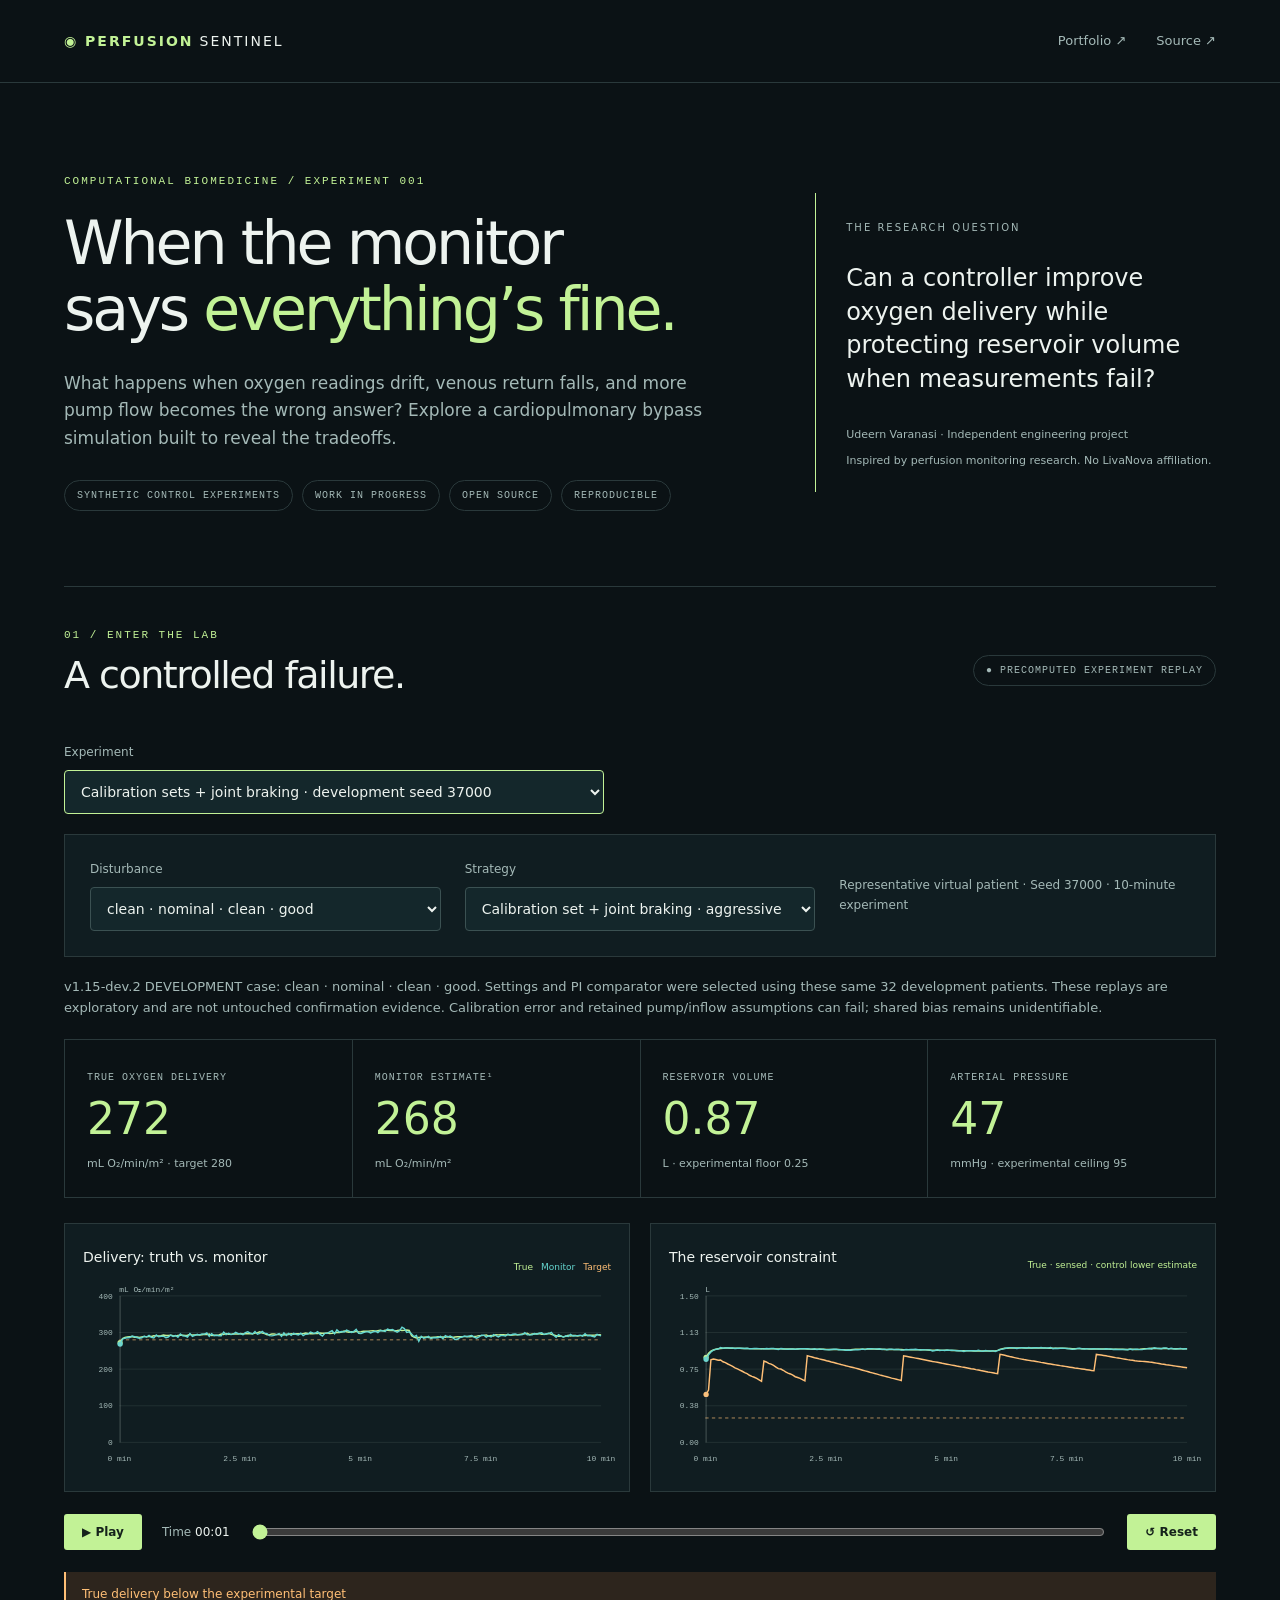
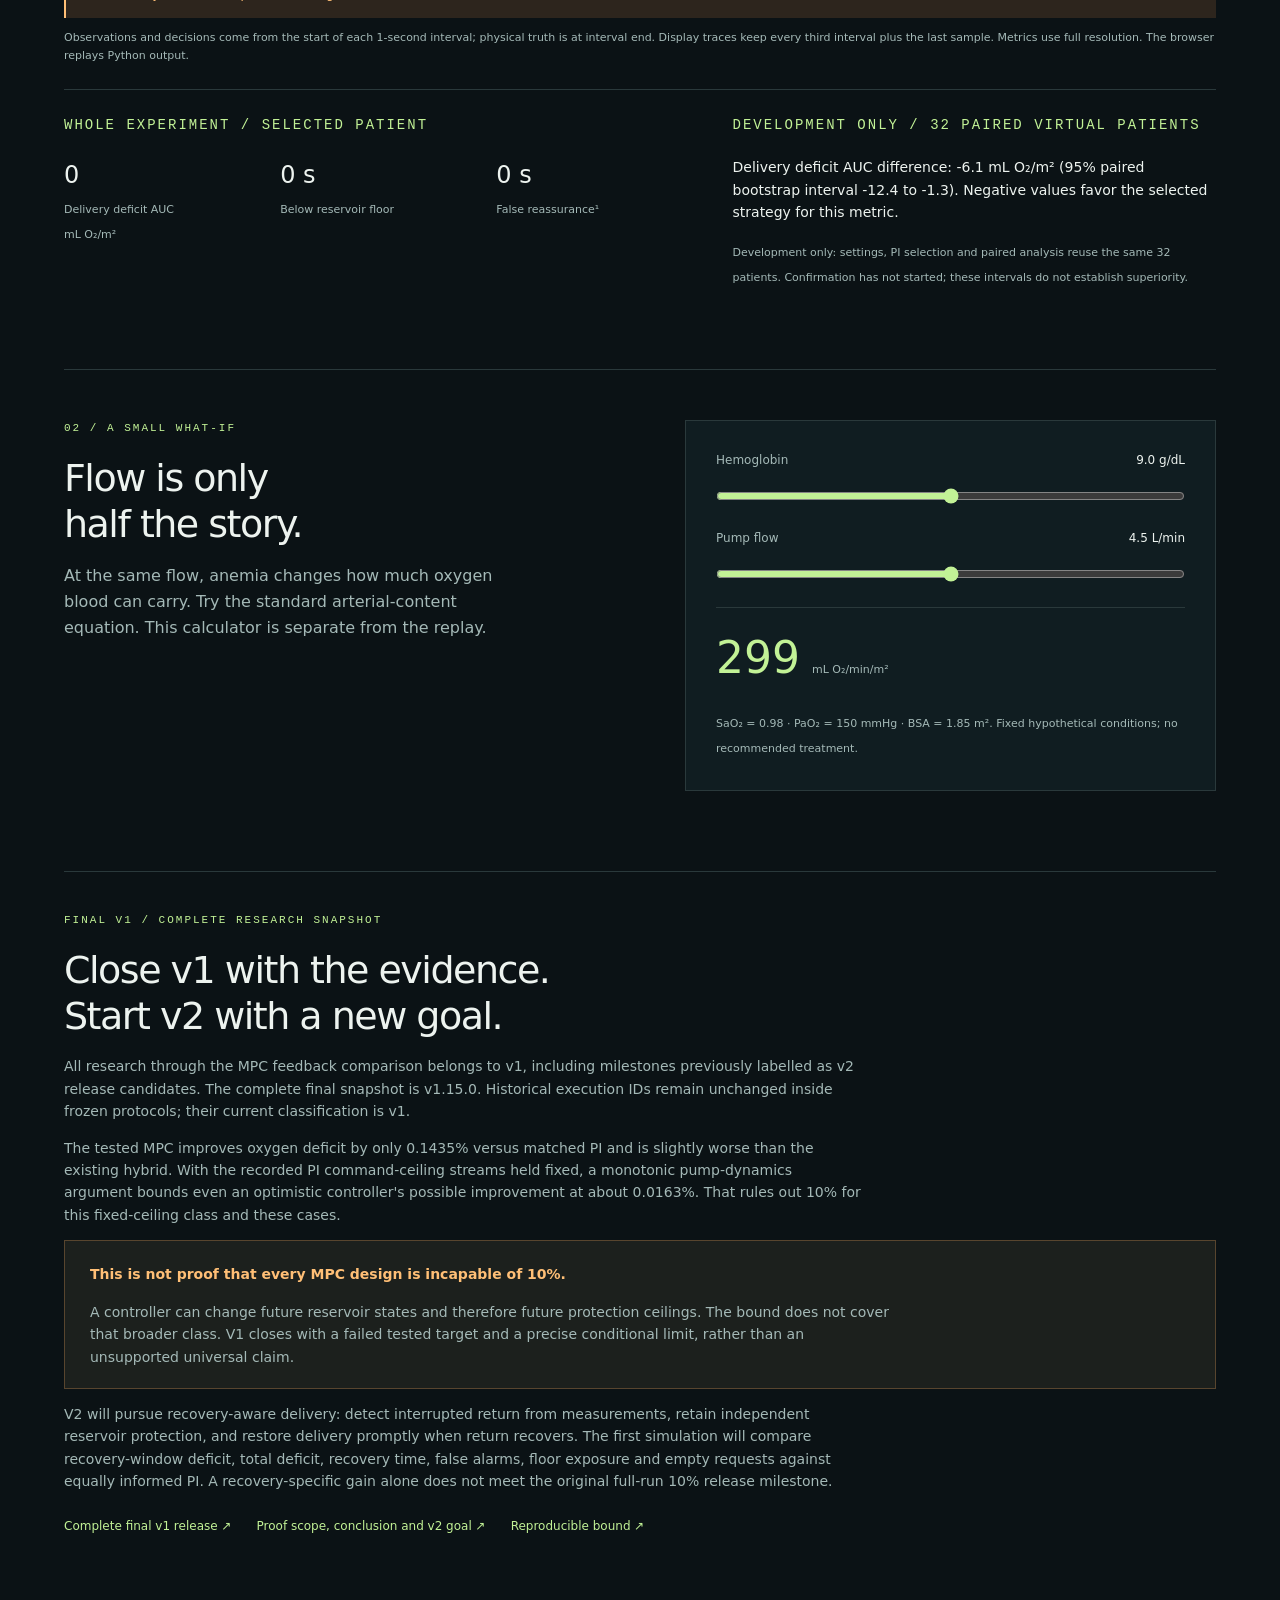
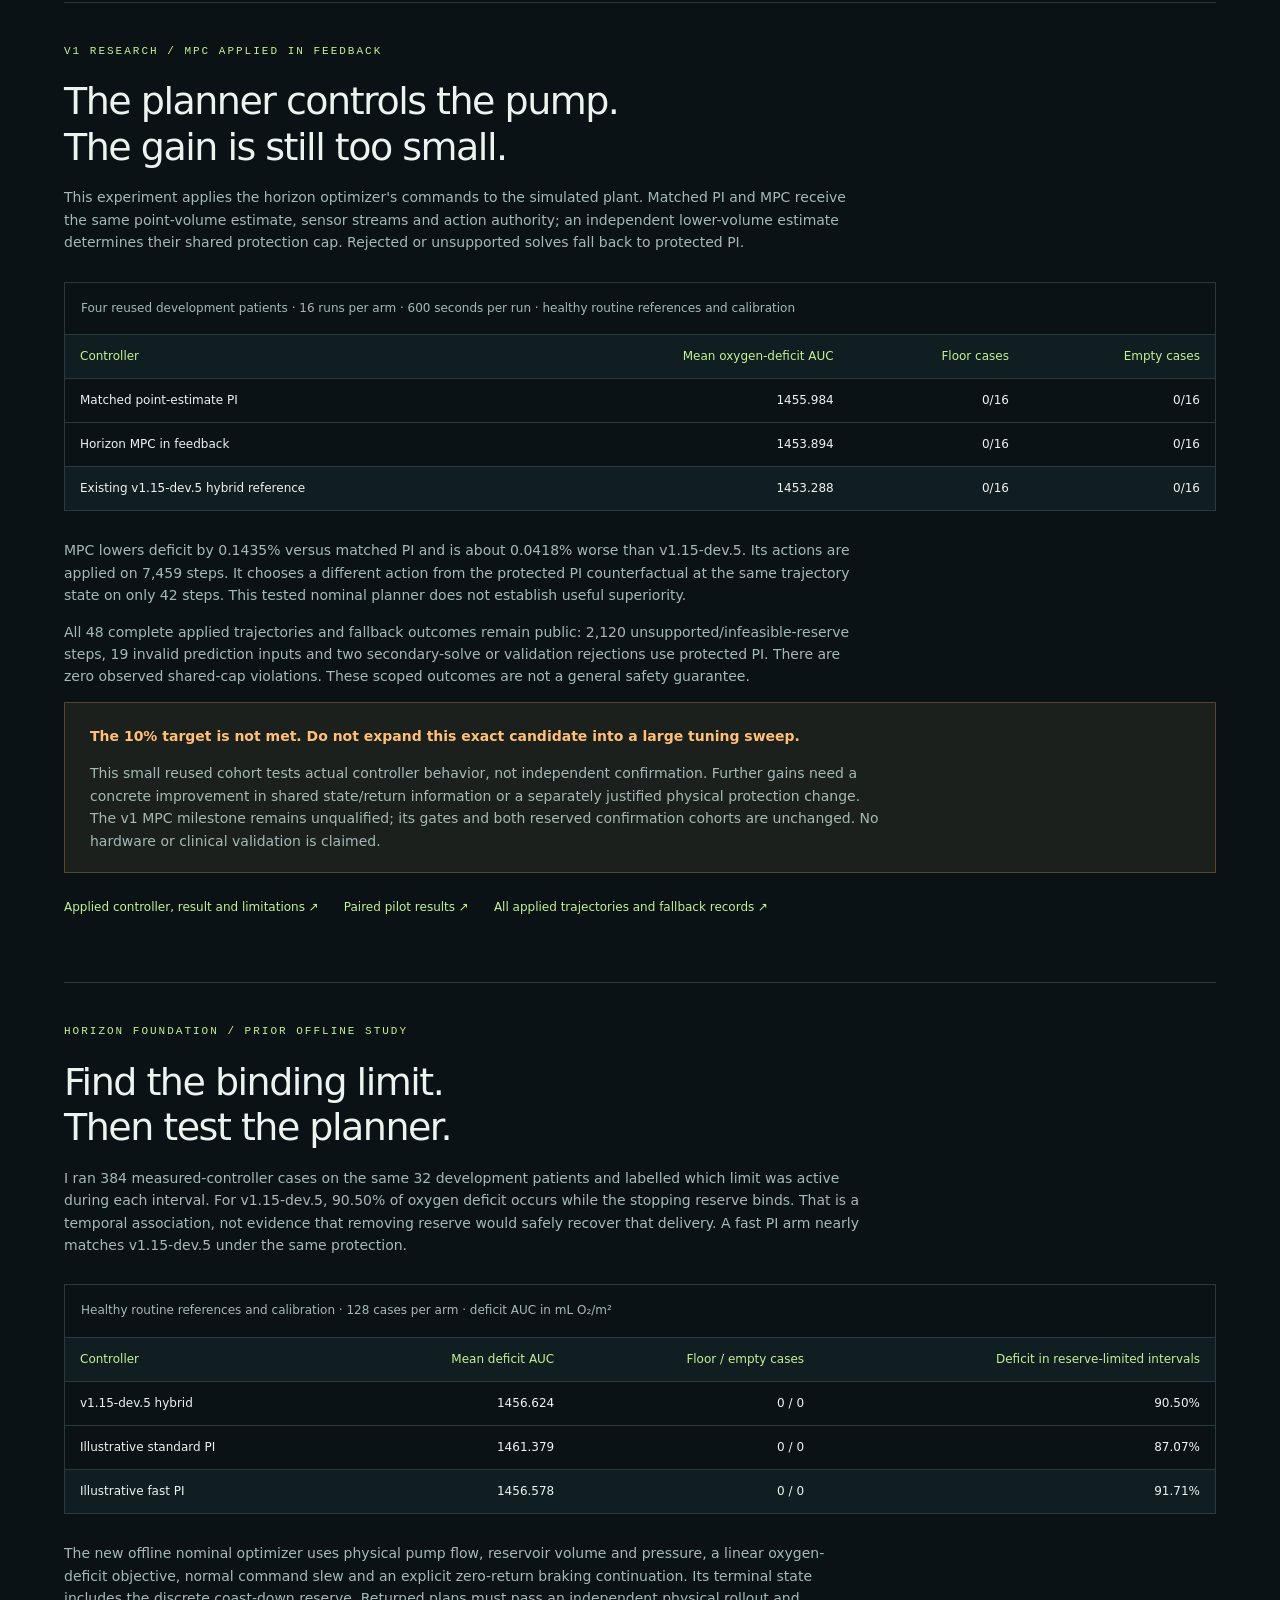
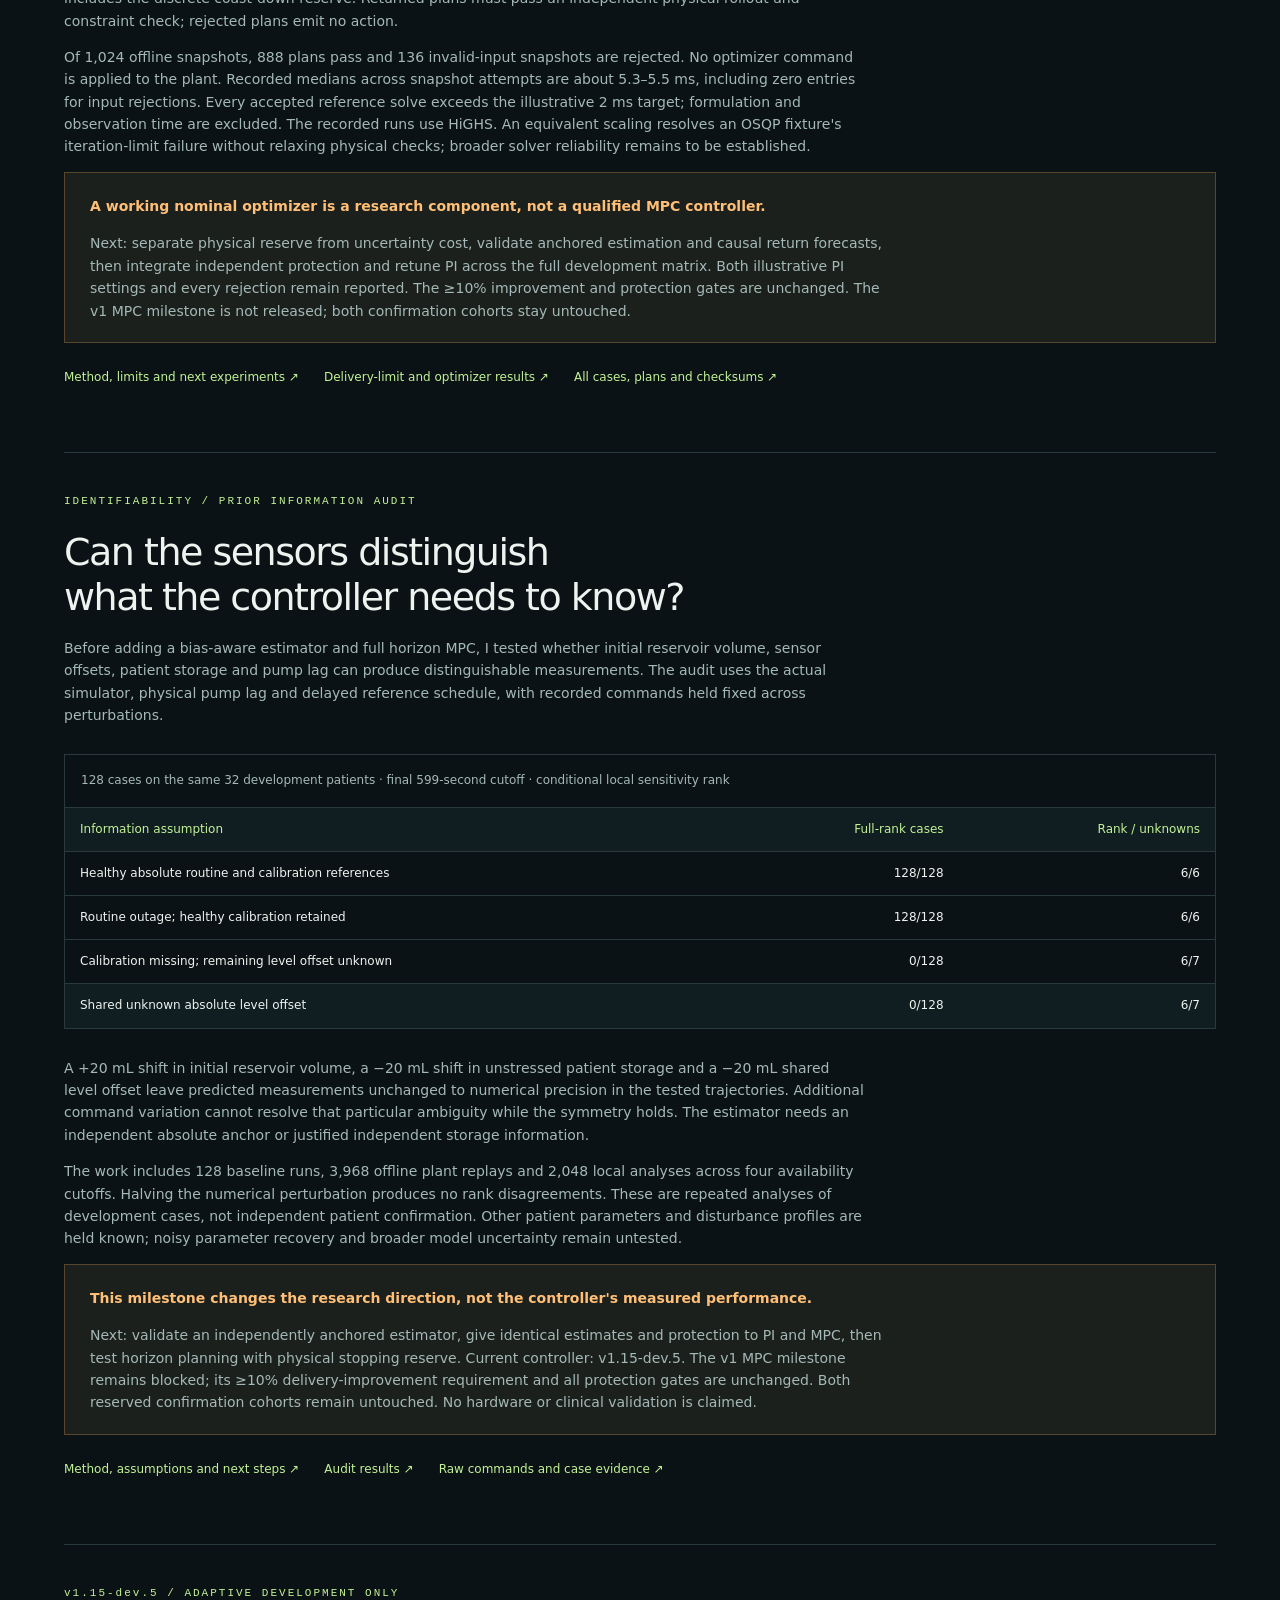
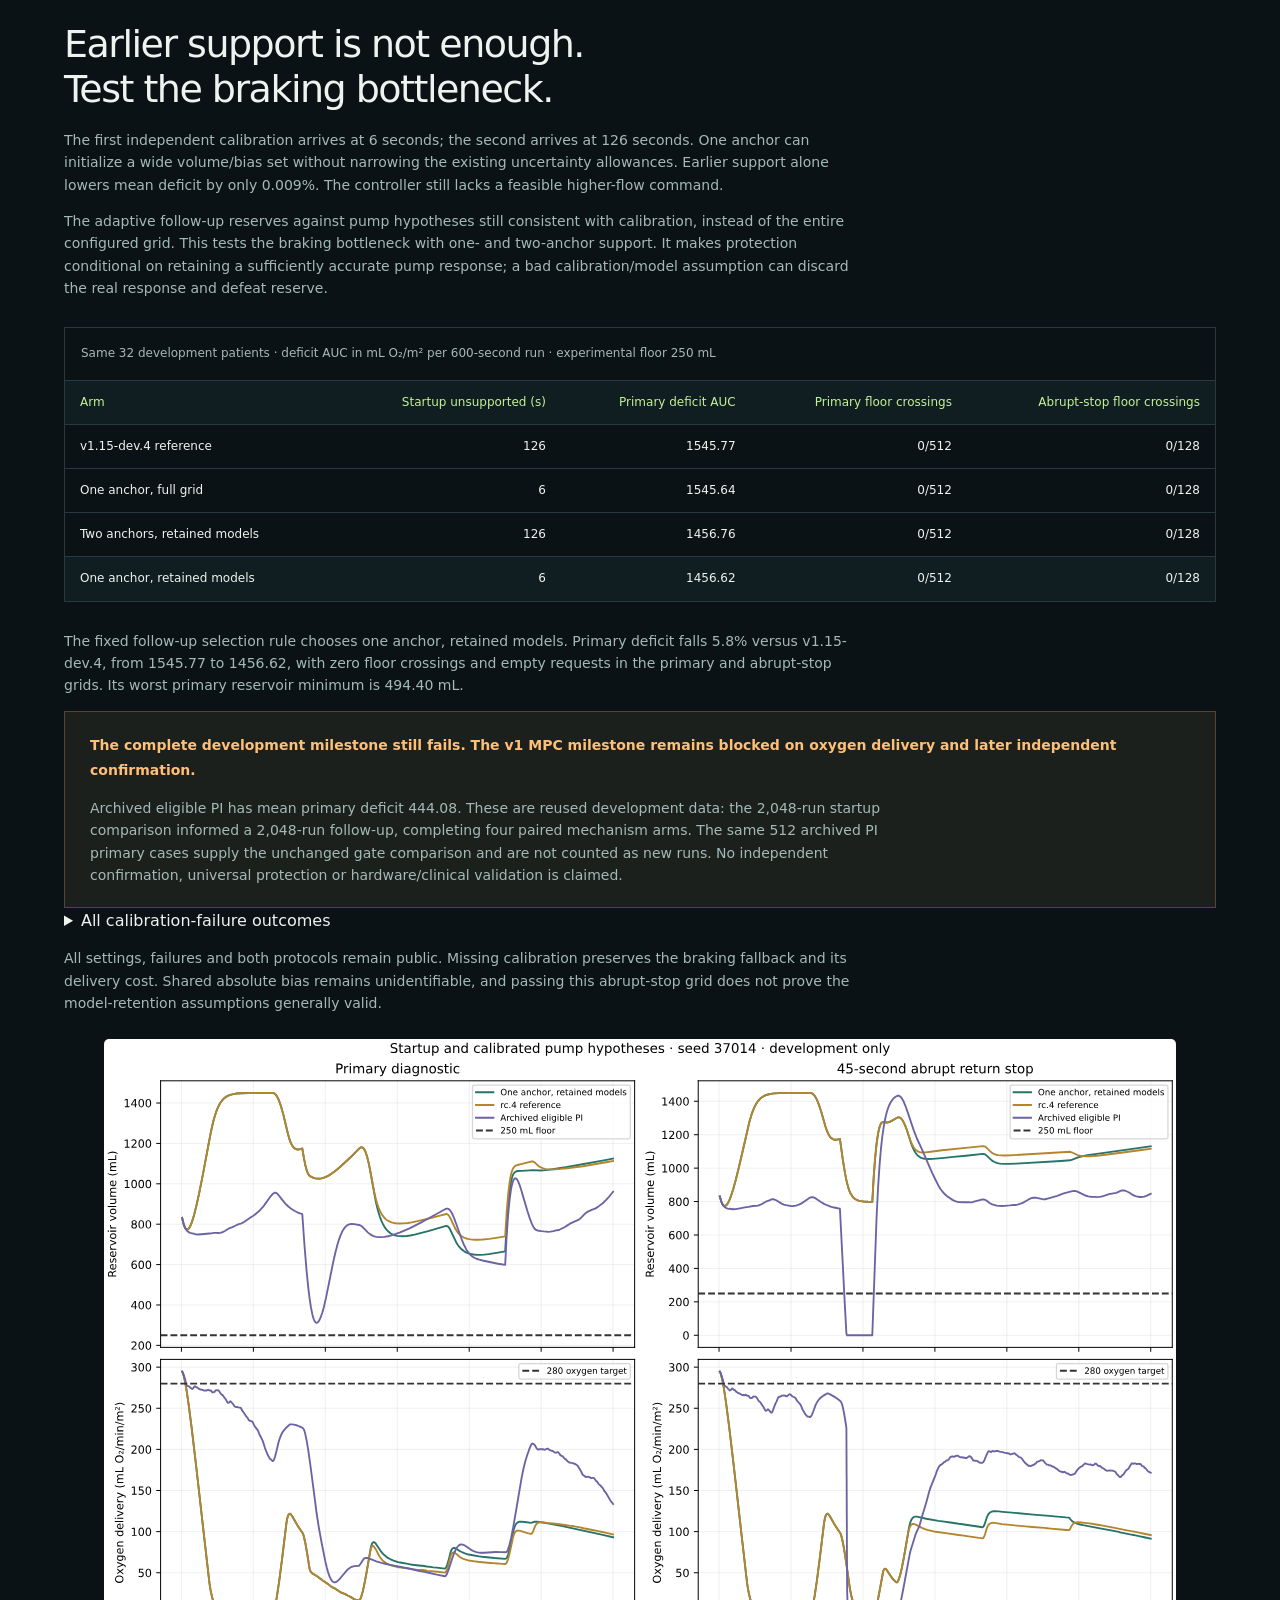
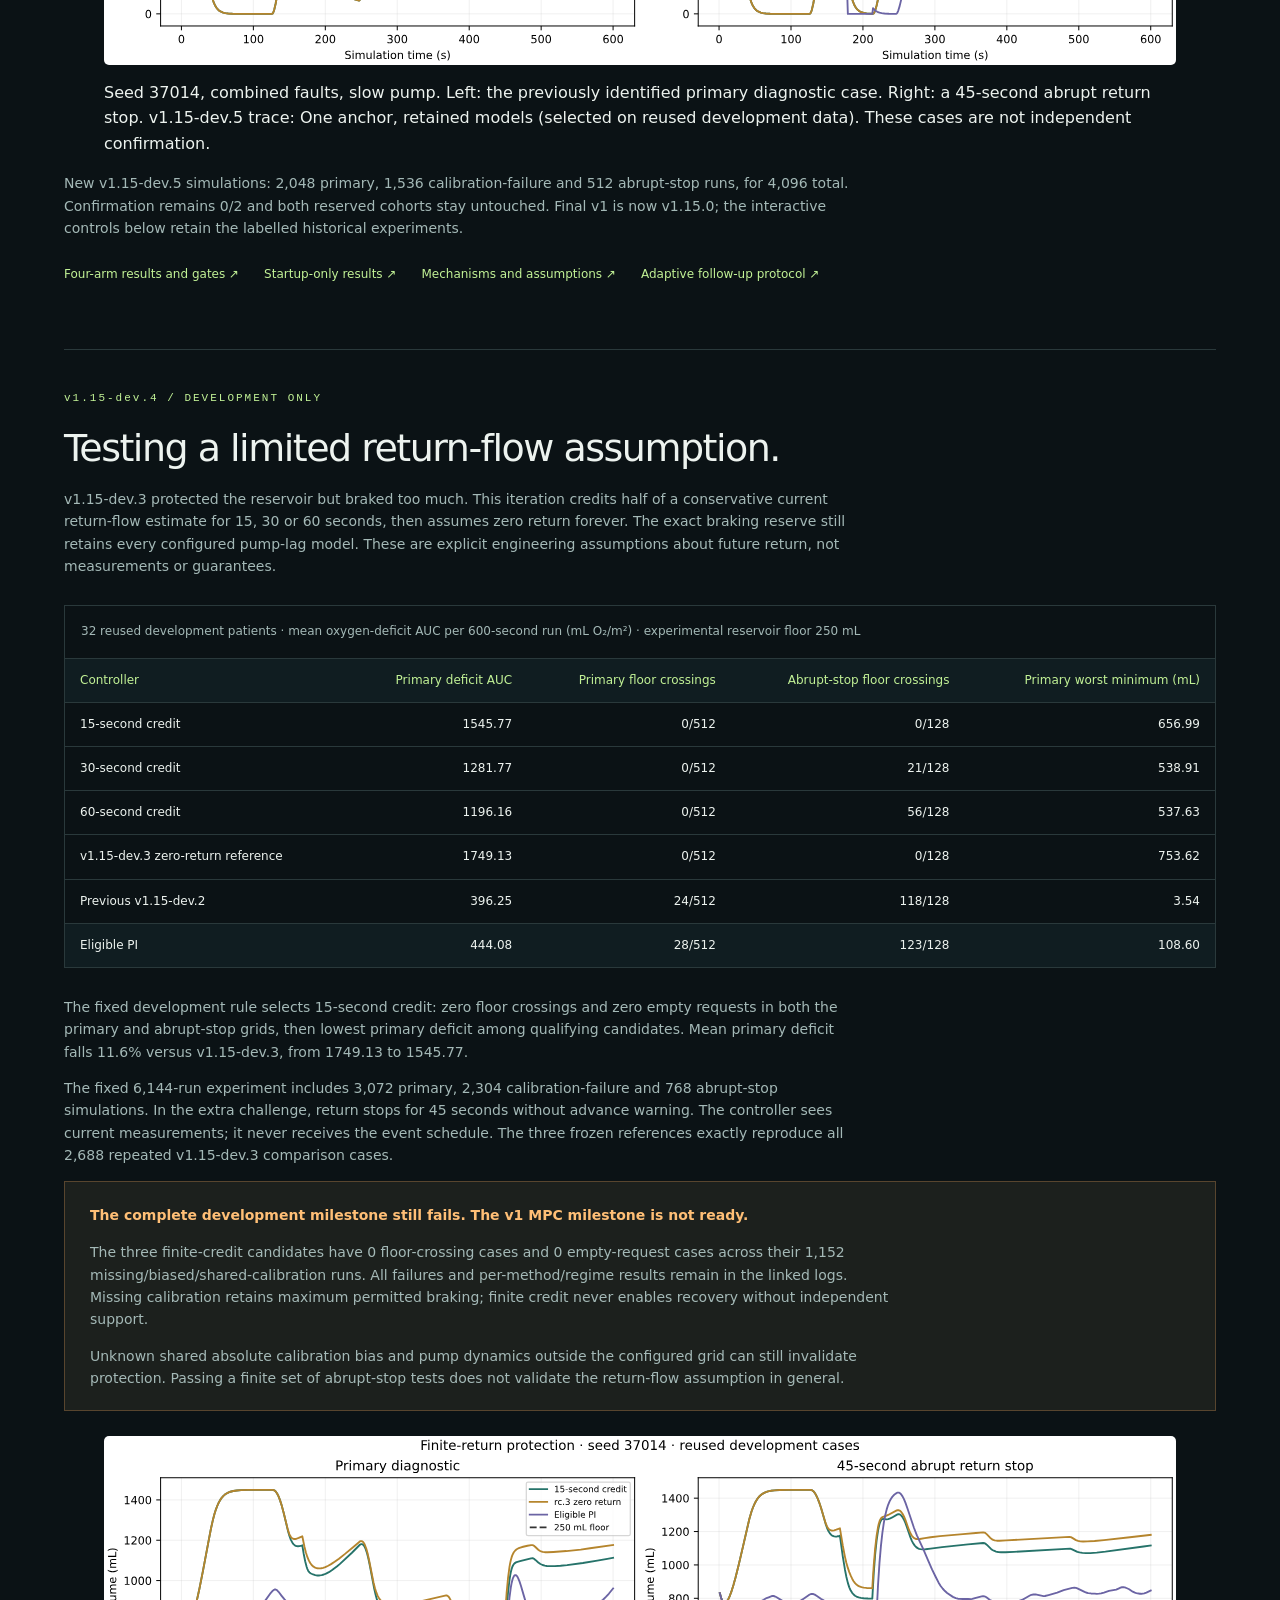
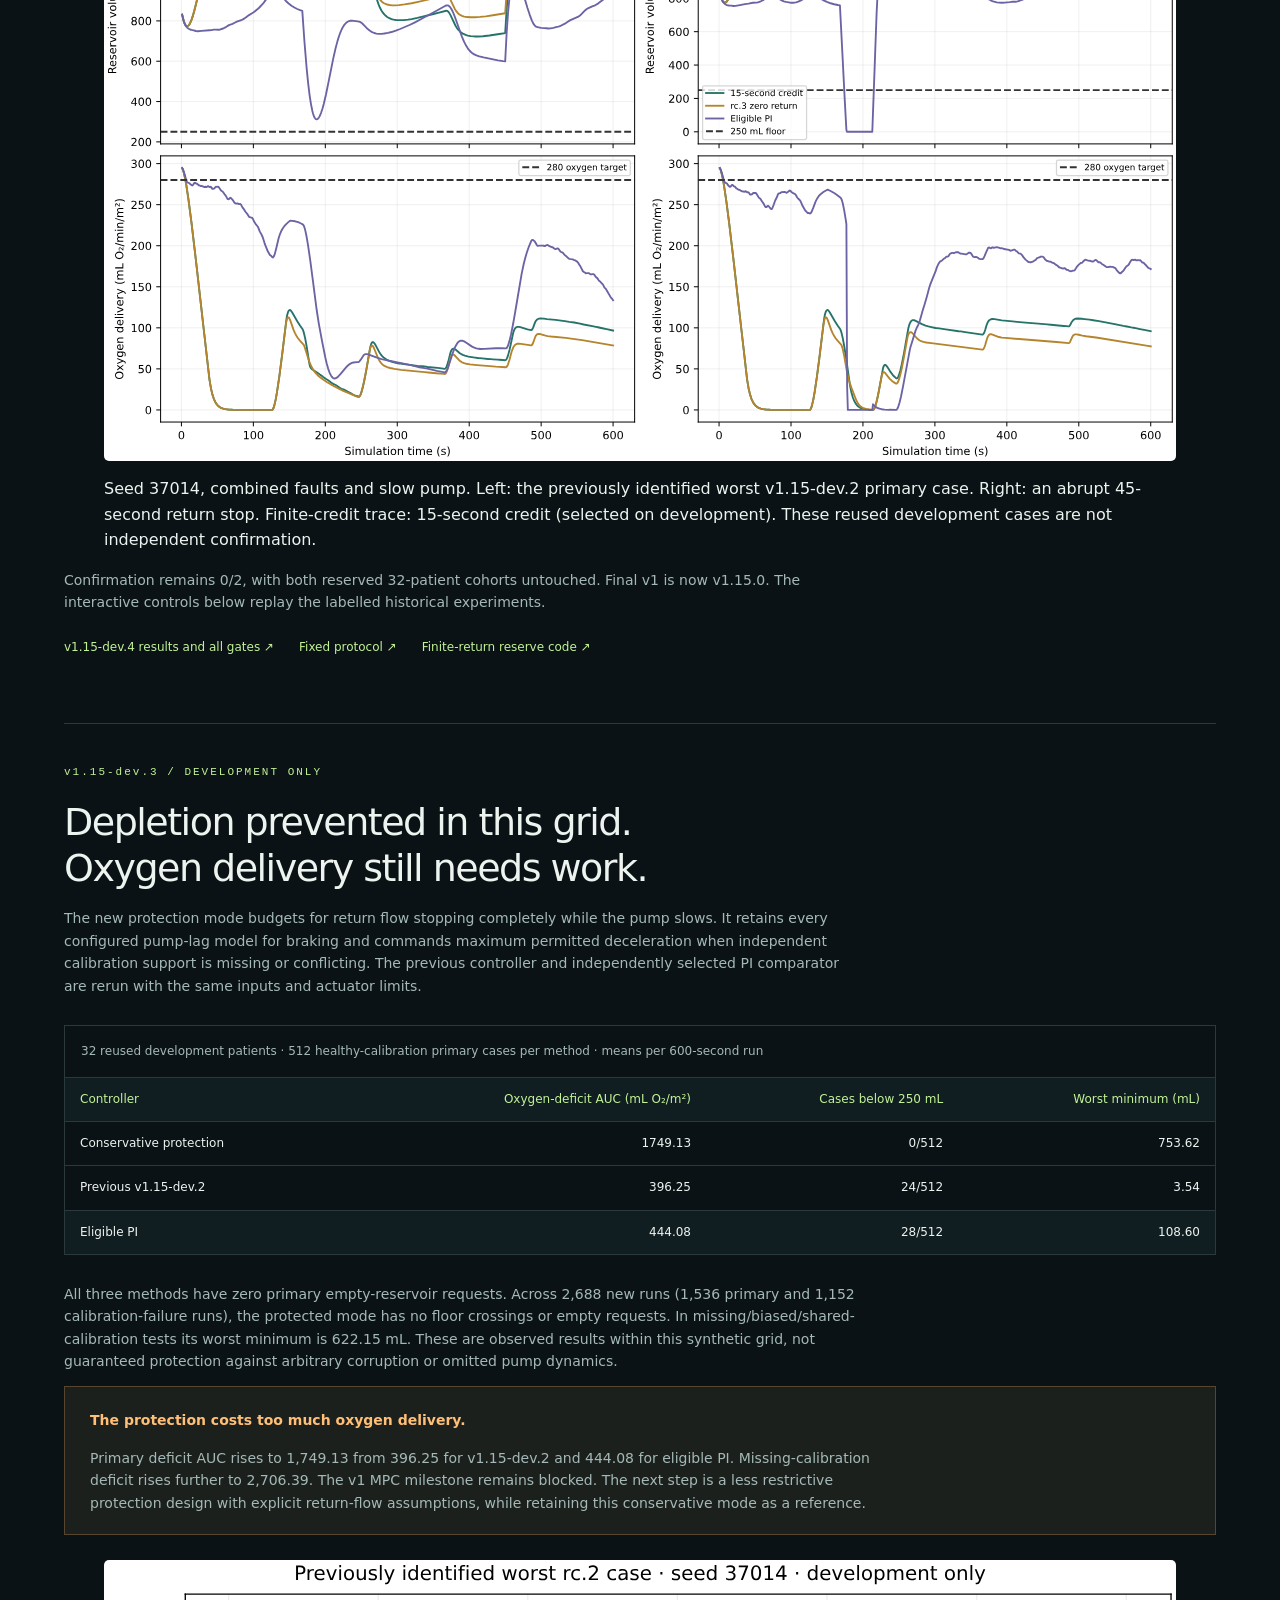
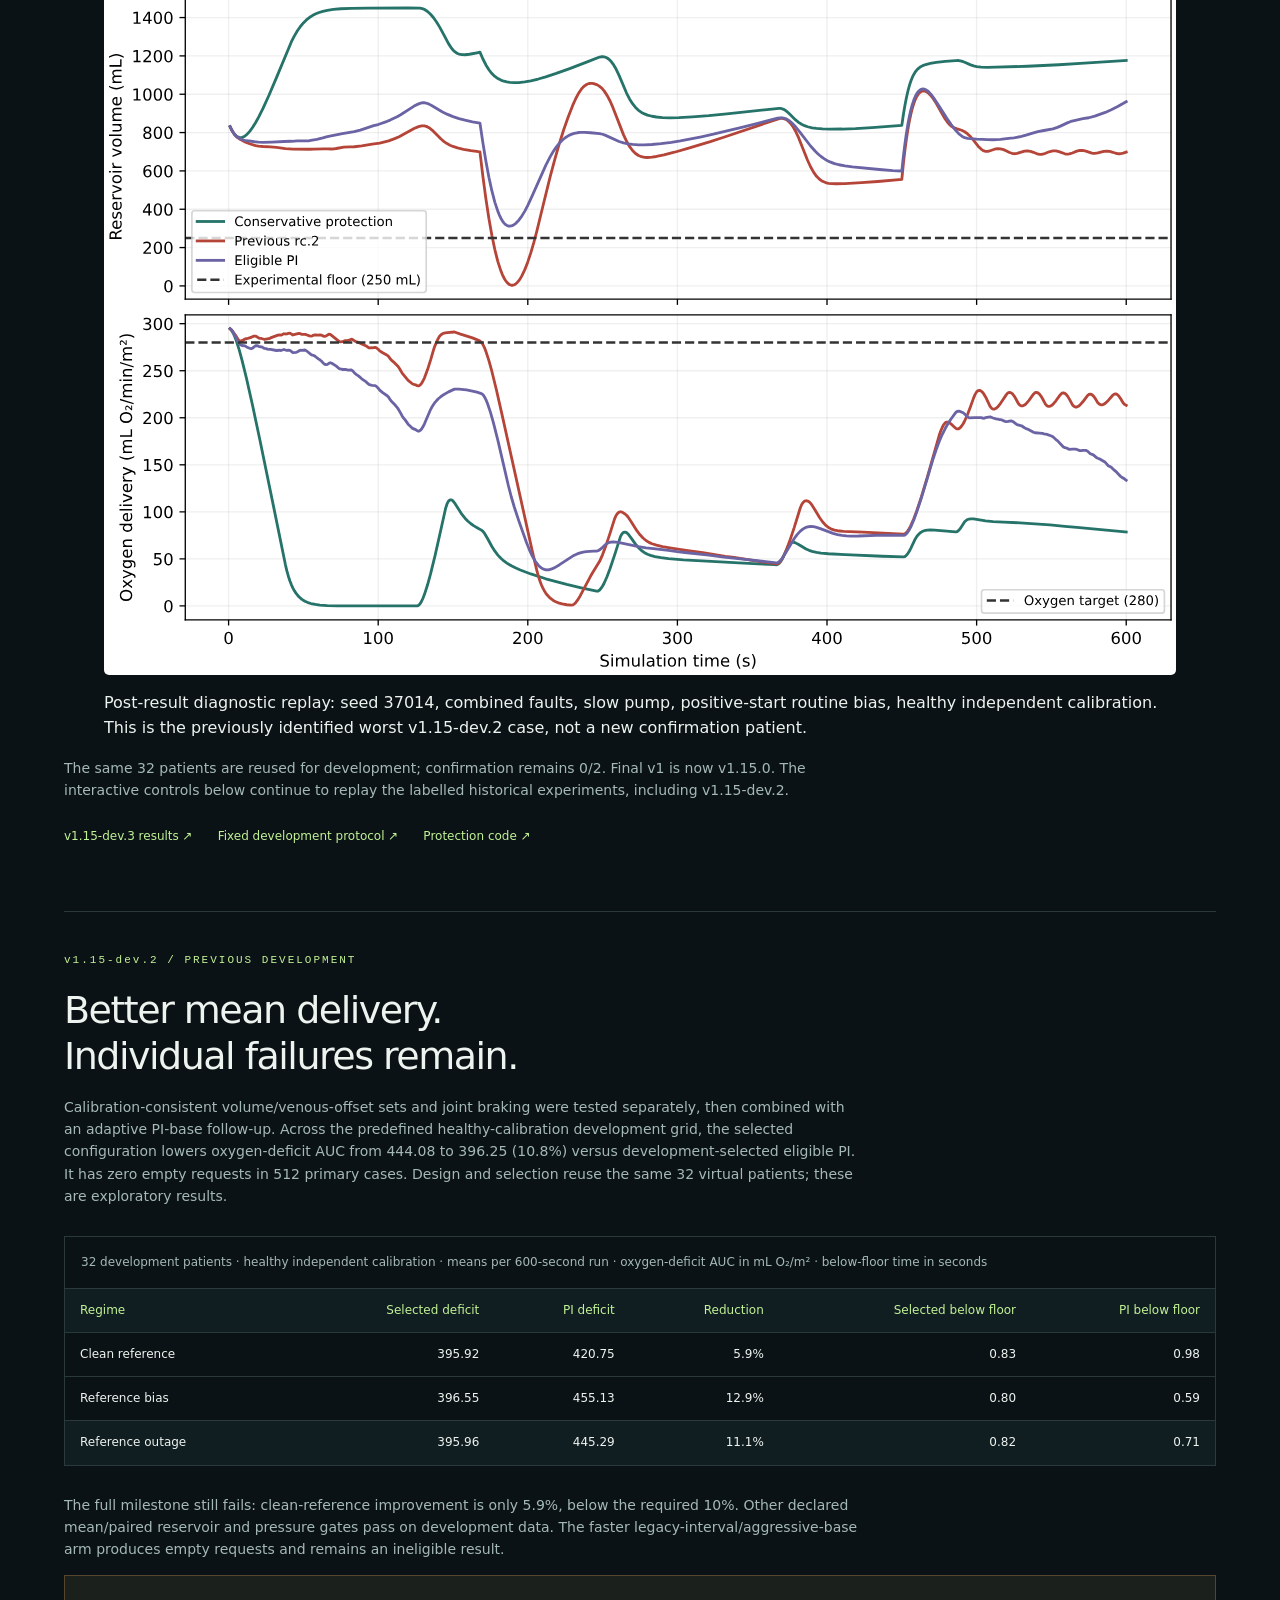
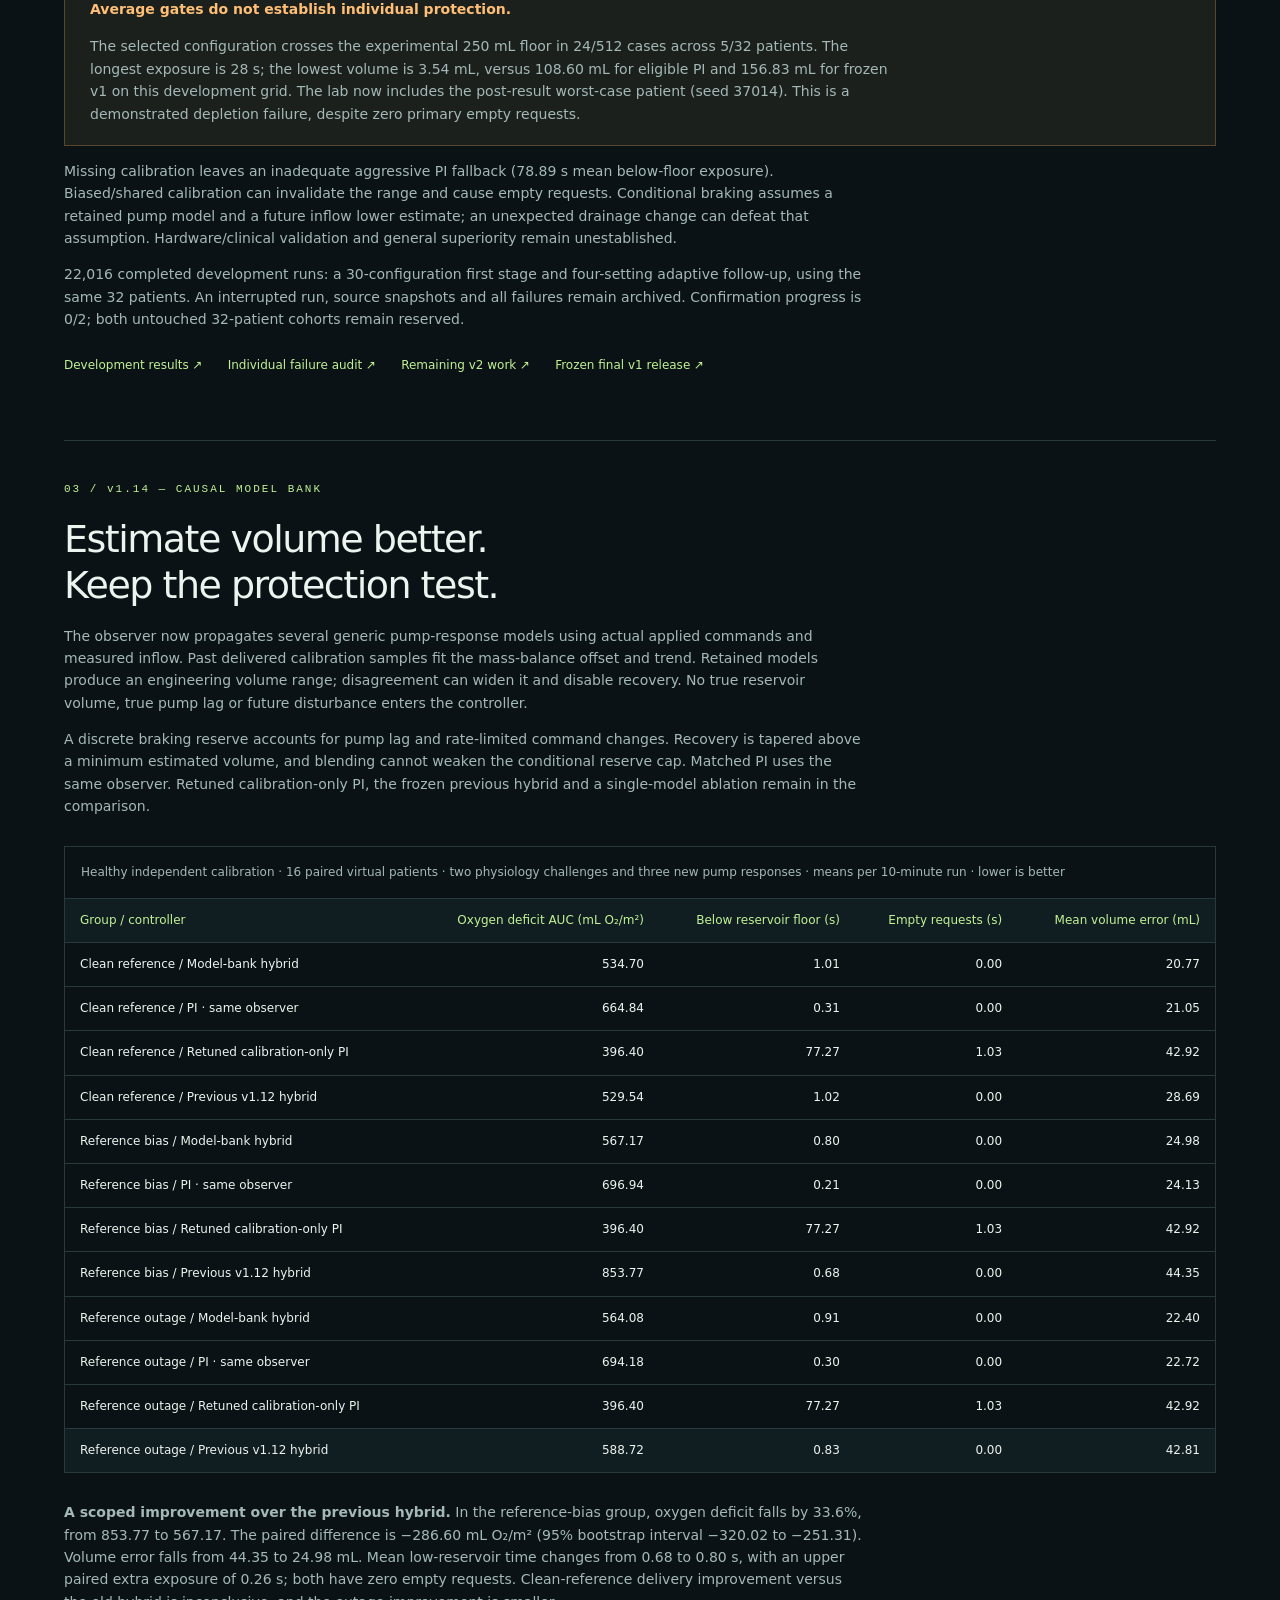
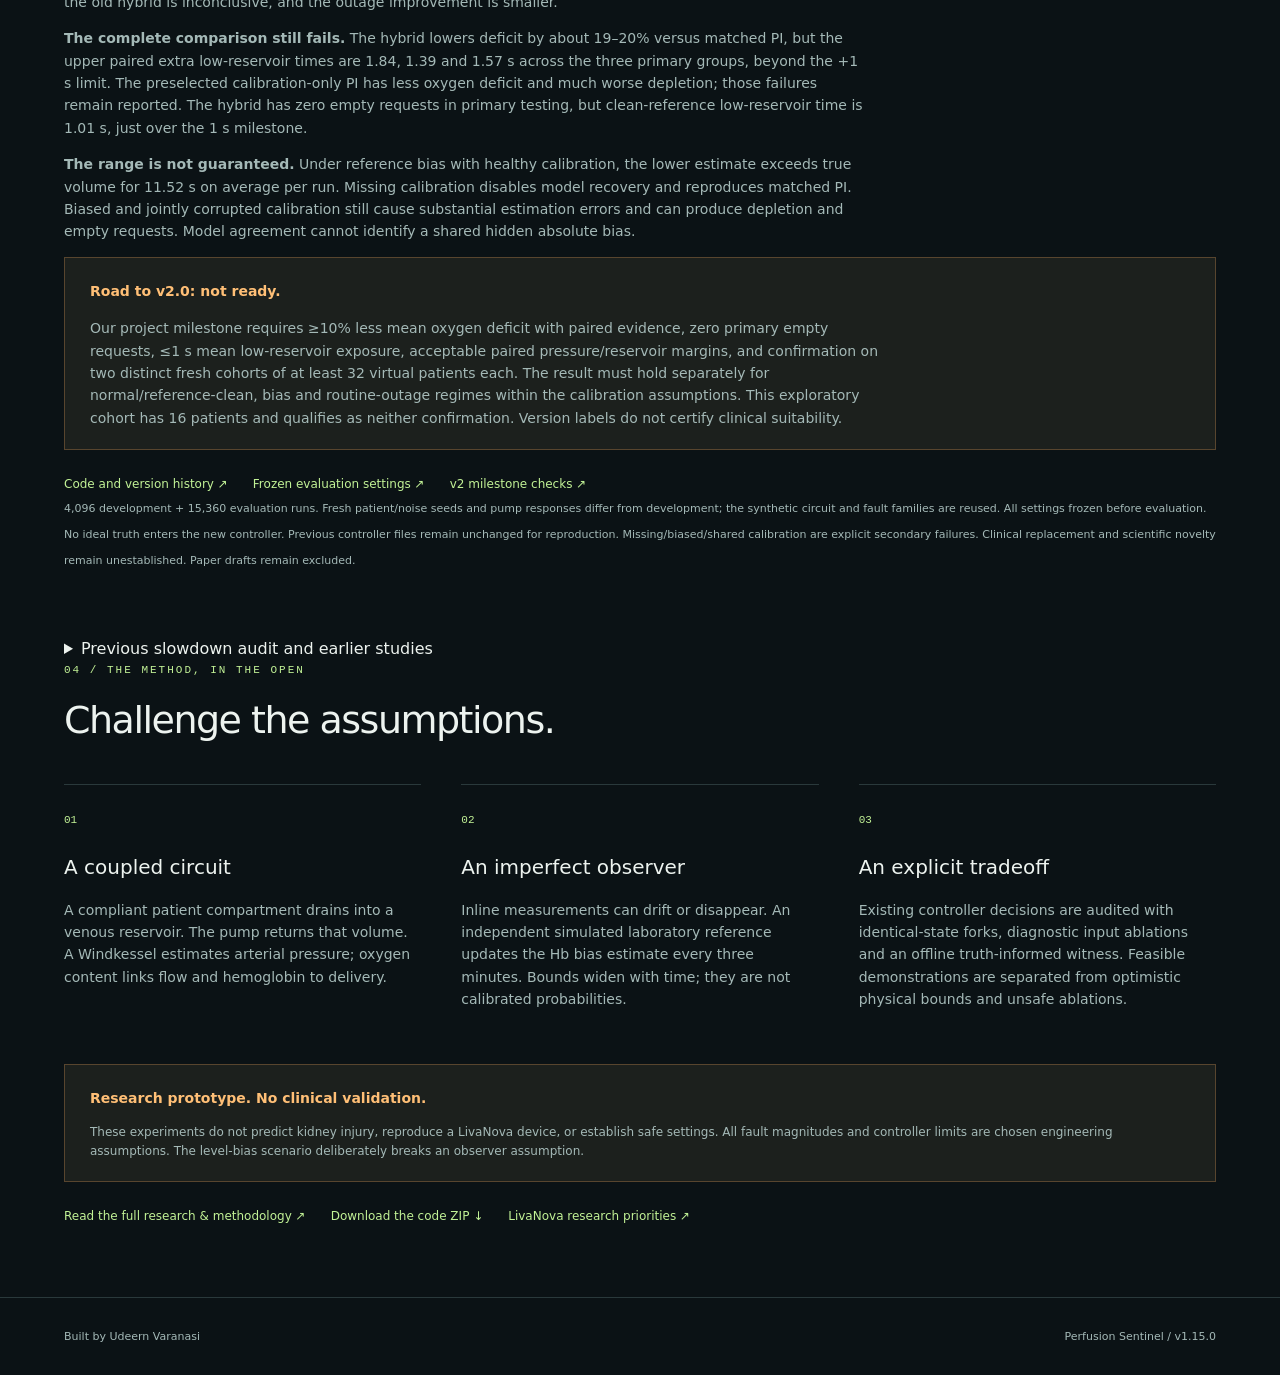
==== perfusion-sentinel/index.html @ b8331543 "Close all existing controller research as v1 and explain the scoped bound Present complete v1.15.0, " ====
<!doctype html>
<html lang="en">
<head>
<meta charset="utf-8"><meta name="viewport" content="width=device-width,initial-scale=1">
<meta name="description" content="Perfusion Sentinel, Udeern Varanasi's open cardiopulmonary bypass fault-injection simulation laboratory.">
<title>Perfusion Sentinel · Udeern Varanasi</title>
<link rel="stylesheet" href="style.css">
</head>
<body>
<header><a class="brand" href="#">◉ PERFUSION<span>SENTINEL</span></a><nav><a href="https://vudeern.github.io/projects.html">Portfolio ↗</a><a href="https://github.com/vudeern/cardiopulmanoary_bypass_simulation">Source ↗</a></nav></header>
<main>
<section class="hero"><div><p class="eyebrow">COMPUTATIONAL BIOMEDICINE / EXPERIMENT 001</p><h1>When the monitor<br>says <em>everything’s fine.</em></h1><p class="lede">What happens when oxygen readings drift, venous return falls, and more pump flow becomes the wrong answer? Explore a cardiopulmonary bypass simulation built to reveal the tradeoffs.</p><div class="tags"><span>SYNTHETIC CONTROL EXPERIMENTS</span><span>WORK IN PROGRESS</span><span>OPEN SOURCE</span><span>REPRODUCIBLE</span></div></div><aside class="hero-note"><span>THE RESEARCH QUESTION</span><p>Can a controller improve oxygen delivery while protecting reservoir volume when measurements fail?</p><small>Udeern Varanasi · Independent engineering project<br>Inspired by perfusion monitoring research. No LivaNova affiliation.</small></aside></section>
<section class="lab" aria-label="Experiment replay">
<div class="section-head"><div><p class="eyebrow">01 / ENTER THE LAB</p><h2>A controlled failure.</h2></div><span class="pill">● PRECOMPUTED EXPERIMENT REPLAY</span></div>
<label class="experiment-choice">Experiment<select id="experiment"><option value="reachability" selected>Calibration sets + joint braking · development seed 37000</option><option value="model_bank">Model-bank controller · final seed 36000</option><option value="slowdown">Slowdown audit · reused seed 34000</option><option value="integrity">Reference integrity · final seed 34000</option><option value="selective">Selective PI override · final seed 31000</option><option value="continuity">Reference continuity · final seed 28000</option><option value="braking">Predictive braking reserve · final seed 25000</option><option value="verified">Verified general PI comparison · final seed 16000</option><option value="original">Original six-strategy benchmark · seed 100</option><option value="comparison">Conservative comparison · final evaluation seed 6000</option><option value="robustness">Unfamiliar sensing & dynamics · seed 8000</option><option value="reference">Independent level reference · final seed 10000</option><option value="submission">Stronger baselines · final seed 12000</option></select></label>
<div class="controls"><label>Disturbance<select id="scenario"><option value="compound">Compound failure</option><option value="nominal">Nominal bypass</option><option value="hemodilution">Hemodilution</option><option value="hb_bias">Hemoglobin sensor bias</option><option value="venous_obstruction">Venous obstruction</option><option value="oxygenator_loss">Oxygenator performance loss</option><option value="unmodeled_level_bias">Level-sensor bias</option></select></label><label>Strategy<select id="policy"><option value="sentinel_guarded">Guarded Sentinel · level-step correction</option><option value="sentinel">Sentinel · bounded predictive</option><option value="reactive">Reactive oxygen delivery</option><option value="fixed">Fixed indexed flow</option><option value="no_calibration">Ablation · no Hb calibration</option><option value="no_lookahead">Ablation · no reservoir look-ahead</option></select></label><div class="seed-note" id="seed-note">Representative virtual patient · Seed 100 · 20-minute experiment</div></div>
<p id="scenario-description" class="description"></p>
<div class="metrics"><article><span>TRUE OXYGEN DELIVERY</span><strong id="do2">—</strong><small>mL O₂/min/m² · target 280</small></article><article><span>MONITOR ESTIMATE¹</span><strong id="monitor">—</strong><small>mL O₂/min/m²</small></article><article><span>RESERVOIR VOLUME</span><strong id="reservoir">—</strong><small>L · experimental floor 0.25</small></article><article><span>ARTERIAL PRESSURE</span><strong id="pressure">—</strong><small>mmHg · experimental ceiling 95</small></article></div>
<div class="plot-grid"><article class="panel"><div class="plot-title"><h3>Delivery: truth vs. monitor</h3><div><span class="legend truth">True</span><span class="legend monitor">Monitor</span><span class="legend target">Target</span></div></div><svg id="oxygen-chart" viewBox="0 0 800 280" role="img" aria-label="True and measured oxygen delivery over time"></svg></article><article class="panel"><div class="plot-title"><h3>The reservoir constraint</h3><span class="legend truth" id="reservoir-legend">Volume (L)</span></div><svg id="reservoir-chart" viewBox="0 0 800 280" role="img" aria-label="Reservoir volume and floor over time"></svg></article></div>
<div class="transport"><button id="play" type="button">▶ Play</button><label for="time">Time <output id="clock">00:00</output></label><input id="time" type="range" min="0" max="199" value="0" aria-label="Replay time"><button id="reset" type="button">↺ Reset</button></div><div id="status" class="status" aria-live="polite"></div>
<p class="footnote" id="timing-note">¹ Monitor values, and sensed/lower-estimate reservoir traces where shown, come from the start of the preceding 2-second interval. Reservoir truth is at interval end; green = truth, cyan = sensed, amber = guarded lower estimate. Plots are sampled every 6 seconds; full-resolution metrics use every 2-second step. The browser replays Python output and does not run a second physiology engine.</p>
<div class="aggregate"><div><p class="eyebrow">WHOLE EXPERIMENT / SELECTED PATIENT</p><div id="run-metrics" class="run-metrics"></div></div><div><p class="eyebrow" id="cohort-label">ORIGINAL COHORT / 24 VIRTUAL PATIENTS</p><p id="cohort"></p><small id="cohort-note">Difference = selected strategy − reactive. Bootstrap intervals describe the synthetic sampler, not clinical benefit.</small></div></div>
</section>
<section class="calculator"><div><p class="eyebrow">02 / A SMALL WHAT-IF</p><h2>Flow is only<br>half the story.</h2><p>At the same flow, anemia changes how much oxygen blood can carry. Try the standard arterial-content equation. This calculator is separate from the replay.</p></div><div class="calc-panel"><label>Hemoglobin <output id="hb-value"></output><input id="hb" type="range" min="5" max="13" step="0.1" value="9"></label><label>Pump flow <output id="flow-value"></output><input id="flow" type="range" min="2" max="7" step="0.1" value="4.5"></label><div class="calc-result"><strong id="calc-do2"></strong><span>mL O₂/min/m²</span></div><small>SaO₂ = 0.98 · PaO₂ = 150 mmHg · BSA = 1.85 m². Fixed hypothetical conditions; no recommended treatment.</small></div></section>
<!-- v1-conclusion:start -->
<section class="failure-section" id="v1-conclusion" aria-labelledby="v1-conclusion-heading">
<p class="eyebrow">FINAL V1 / COMPLETE RESEARCH SNAPSHOT</p>
<h2 id="v1-conclusion-heading">Close v1 with the evidence.<br>Start v2 with a new goal.</h2>
<p>All research through the MPC feedback comparison belongs to v1, including milestones previously labelled as v2 release candidates. The complete final snapshot is v1.15.0. Historical execution IDs remain unchanged inside frozen protocols; their current classification is v1.</p>
<p>The tested MPC improves oxygen deficit by only 0.1435% versus matched PI and is slightly worse than the existing hybrid. With the recorded PI command-ceiling streams held fixed, a monotonic pump-dynamics argument bounds even an optimistic controller's possible improvement at about 0.0163%. That rules out 10% for this fixed-ceiling class and these cases.</p>
<div class="caution"><strong>This is not proof that every MPC design is incapable of 10%.</strong><p>A controller can change future reservoir states and therefore future protection ceilings. The bound does not cover that broader class. V1 closes with a failed tested target and a precise conditional limit, rather than an unsupported universal claim.</p></div>
<p>V2 will pursue recovery-aware delivery: detect interrupted return from measurements, retain independent reservoir protection, and restore delivery promptly when return recovers. The first simulation will compare recovery-window deficit, total deficit, recovery time, false alarms, floor exposure and empty requests against equally informed PI. A recovery-specific gain alone does not meet the original full-run 10% release milestone.</p>
<div class="links"><a href="https://github.com/vudeern/cardiopulmanoary_bypass_simulation/releases/tag/v1.15.0">Complete final v1 release ↗</a><a href="https://github.com/vudeern/cardiopulmanoary_bypass_simulation/blob/main/docs/V1_CONCLUSION.md">Proof scope, conclusion and v2 goal ↗</a><a href="https://github.com/vudeern/cardiopulmanoary_bypass_simulation/blob/main/results/v1-closure/fixed-ceiling-bound.json">Reproducible bound ↗</a></div>
</section>
<!-- v1-conclusion:end -->
<!-- feedback-pilot:start -->
<section class="failure-section" id="feedback-pilot" aria-labelledby="feedback-pilot-heading">
<p class="eyebrow">V1 RESEARCH / MPC APPLIED IN FEEDBACK</p>
<h2 id="feedback-pilot-heading">The planner controls the pump.<br>The gain is still too small.</h2>
<p>This experiment applies the horizon optimizer's commands to the simulated plant. Matched PI and MPC receive the same point-volume estimate, sensor streams and action authority; an independent lower-volume estimate determines their shared protection cap. Rejected or unsupported solves fall back to protected PI.</p>
<div class="table-scroll" tabindex="0" role="region" aria-label="Applied horizon feedback comparison"><table><caption>Four reused development patients · 16 runs per arm · 600 seconds per run · healthy routine references and calibration</caption><thead><tr><th scope="col">Controller</th><th scope="col">Mean oxygen-deficit AUC</th><th scope="col">Floor cases</th><th scope="col">Empty cases</th></tr></thead><tbody><tr><th scope="row">Matched point-estimate PI</th><td>1455.984</td><td>0/16</td><td>0/16</td></tr><tr><th scope="row">Horizon MPC in feedback</th><td>1453.894</td><td>0/16</td><td>0/16</td></tr><tr><th scope="row">Existing v1.15-dev.5 hybrid reference</th><td>1453.288</td><td>0/16</td><td>0/16</td></tr></tbody></table></div>
<p>MPC lowers deficit by 0.1435% versus matched PI and is about 0.0418% worse than v1.15-dev.5. Its actions are applied on 7,459 steps. It chooses a different action from the protected PI counterfactual at the same trajectory state on only 42 steps. This tested nominal planner does not establish useful superiority.</p>
<p>All 48 complete applied trajectories and fallback outcomes remain public: 2,120 unsupported/infeasible-reserve steps, 19 invalid prediction inputs and two secondary-solve or validation rejections use protected PI. There are zero observed shared-cap violations. These scoped outcomes are not a general safety guarantee.</p>
<div class="caution"><strong>The 10% target is not met. Do not expand this exact candidate into a large tuning sweep.</strong><p>This small reused cohort tests actual controller behavior, not independent confirmation. Further gains need a concrete improvement in shared state/return information or a separately justified physical protection change. The v1 MPC milestone remains unqualified; its gates and both reserved confirmation cohorts are unchanged. No hardware or clinical validation is claimed.</p></div>
<div class="links"><a href="https://github.com/vudeern/cardiopulmanoary_bypass_simulation/blob/main/docs/FEEDBACK_PILOT.md">Applied controller, result and limitations ↗</a><a href="https://github.com/vudeern/cardiopulmanoary_bypass_simulation/blob/main/results/feedback-pilot/summary.json">Paired pilot results ↗</a><a href="https://github.com/vudeern/cardiopulmanoary_bypass_simulation/tree/main/results/feedback-pilot">All applied trajectories and fallback records ↗</a></div>
</section>
<!-- feedback-pilot:end -->
<!-- horizon-foundation:start -->
<section class="failure-section" id="horizon-foundation" aria-labelledby="horizon-foundation-heading">
<p class="eyebrow">HORIZON FOUNDATION / PRIOR OFFLINE STUDY</p>
<h2 id="horizon-foundation-heading">Find the binding limit.<br>Then test the planner.</h2>
<p>I ran 384 measured-controller cases on the same 32 development patients and labelled which limit was active during each interval. For v1.15-dev.5, 90.50% of oxygen deficit occurs while the stopping reserve binds. That is a temporal association, not evidence that removing reserve would safely recover that delivery. A fast PI arm nearly matches v1.15-dev.5 under the same protection.</p>
<div class="table-scroll" tabindex="0" role="region" aria-label="Measured controller delivery-limit audit"><table><caption>Healthy routine references and calibration · 128 cases per arm · deficit AUC in mL O₂/m²</caption><thead><tr><th scope="col">Controller</th><th scope="col">Mean deficit AUC</th><th scope="col">Floor / empty cases</th><th scope="col">Deficit in reserve-limited intervals</th></tr></thead><tbody><tr><th scope="row">v1.15-dev.5 hybrid</th><td>1456.624</td><td>0 / 0</td><td>90.50%</td></tr><tr><th scope="row">Illustrative standard PI</th><td>1461.379</td><td>0 / 0</td><td>87.07%</td></tr><tr><th scope="row">Illustrative fast PI</th><td>1456.578</td><td>0 / 0</td><td>91.71%</td></tr></tbody></table></div>
<p>The new offline nominal optimizer uses physical pump flow, reservoir volume and pressure, a linear oxygen-deficit objective, normal command slew and an explicit zero-return braking continuation. Its terminal state includes the discrete coast-down reserve. Returned plans must pass an independent physical rollout and constraint check; rejected plans emit no action.</p>
<p>Of 1,024 offline snapshots, 888 plans pass and 136 invalid-input snapshots are rejected. No optimizer command is applied to the plant. Recorded medians across snapshot attempts are about 5.3–5.5 ms, including zero entries for input rejections. Every accepted reference solve exceeds the illustrative 2 ms target; formulation and observation time are excluded. The recorded runs use HiGHS. An equivalent scaling resolves an OSQP fixture's iteration-limit failure without relaxing physical checks; broader solver reliability remains to be established.</p>
<div class="caution"><strong>A working nominal optimizer is a research component, not a qualified MPC controller.</strong><p>Next: separate physical reserve from uncertainty cost, validate anchored estimation and causal return forecasts, then integrate independent protection and retune PI across the full development matrix. Both illustrative PI settings and every rejection remain reported. The ≥10% improvement and protection gates are unchanged. The v1 MPC milestone is not released; both confirmation cohorts stay untouched.</p></div>
<div class="links"><a href="https://github.com/vudeern/cardiopulmanoary_bypass_simulation/blob/main/docs/HORIZON_FOUNDATION.md">Method, limits and next experiments ↗</a><a href="https://github.com/vudeern/cardiopulmanoary_bypass_simulation/blob/main/results/horizon-foundation/summary.json">Delivery-limit and optimizer results ↗</a><a href="https://github.com/vudeern/cardiopulmanoary_bypass_simulation/tree/main/results/horizon-foundation">All cases, plans and checksums ↗</a></div>
</section>
<!-- horizon-foundation:end -->
<!-- identifiability:start -->
<section class="failure-section" id="identifiability" aria-labelledby="identifiability-heading">
<p class="eyebrow">IDENTIFIABILITY / PRIOR INFORMATION AUDIT</p>
<h2 id="identifiability-heading">Can the sensors distinguish<br>what the controller needs to know?</h2>
<p>Before adding a bias-aware estimator and full horizon MPC, I tested whether initial reservoir volume, sensor offsets, patient storage and pump lag can produce distinguishable measurements. The audit uses the actual simulator, physical pump lag and delayed reference schedule, with recorded commands held fixed across perturbations.</p>
<div class="table-scroll" tabindex="0" role="region" aria-label="Local information audit"><table><caption>128 cases on the same 32 development patients · final 599-second cutoff · conditional local sensitivity rank</caption><thead><tr><th scope="col">Information assumption</th><th scope="col">Full-rank cases</th><th scope="col">Rank / unknowns</th></tr></thead><tbody><tr><th scope="row">Healthy absolute routine and calibration references</th><td>128/128</td><td>6/6</td></tr><tr><th scope="row">Routine outage; healthy calibration retained</th><td>128/128</td><td>6/6</td></tr><tr><th scope="row">Calibration missing; remaining level offset unknown</th><td>0/128</td><td>6/7</td></tr><tr><th scope="row">Shared unknown absolute level offset</th><td>0/128</td><td>6/7</td></tr></tbody></table></div>
<p>A +20 mL shift in initial reservoir volume, a −20 mL shift in unstressed patient storage and a −20 mL shared level offset leave predicted measurements unchanged to numerical precision in the tested trajectories. Additional command variation cannot resolve that particular ambiguity while the symmetry holds. The estimator needs an independent absolute anchor or justified independent storage information.</p>
<p>The work includes 128 baseline runs, 3,968 offline plant replays and 2,048 local analyses across four availability cutoffs. Halving the numerical perturbation produces no rank disagreements. These are repeated analyses of development cases, not independent patient confirmation. Other patient parameters and disturbance profiles are held known; noisy parameter recovery and broader model uncertainty remain untested.</p>
<div class="caution"><strong>This milestone changes the research direction, not the controller's measured performance.</strong><p>Next: validate an independently anchored estimator, give identical estimates and protection to PI and MPC, then test horizon planning with physical stopping reserve. Current controller: v1.15-dev.5. The v1 MPC milestone remains blocked; its ≥10% delivery-improvement requirement and all protection gates are unchanged. Both reserved confirmation cohorts remain untouched. No hardware or clinical validation is claimed.</p></div>
<div class="links"><a href="https://github.com/vudeern/cardiopulmanoary_bypass_simulation/blob/main/docs/IDENTIFIABILITY.md">Method, assumptions and next steps ↗</a><a href="https://github.com/vudeern/cardiopulmanoary_bypass_simulation/blob/main/results/identifiability-development/summary.json">Audit results ↗</a><a href="https://github.com/vudeern/cardiopulmanoary_bypass_simulation/tree/main/results/identifiability-development">Raw commands and case evidence ↗</a></div>
</section>
<!-- identifiability:end -->
<!-- startup-models:start -->
<section class="failure-section" id="startup-models" aria-labelledby="startup-models-heading">
<p class="eyebrow">v1.15-dev.5 / ADAPTIVE DEVELOPMENT ONLY</p>
<h2 id="startup-models-heading">Earlier support is not enough.<br>Test the braking bottleneck.</h2>
<p>The first independent calibration arrives at 6 seconds; the second arrives at 126 seconds. One anchor can initialize a wide volume/bias set without narrowing the existing uncertainty allowances. Earlier support alone lowers mean deficit by only 0.009%. The controller still lacks a feasible higher-flow command.</p>
<p>The adaptive follow-up reserves against pump hypotheses still consistent with calibration, instead of the entire configured grid. This tests the braking bottleneck with one- and two-anchor support. It makes protection conditional on retaining a sufficiently accurate pump response; a bad calibration/model assumption can discard the real response and defeat reserve.</p>
<div class="table-scroll" tabindex="0" role="region" aria-label="Startup and braking mechanism comparison"><table data-study="startup-models"><caption>Same 32 development patients · deficit AUC in mL O₂/m² per 600-second run · experimental floor 250 mL</caption><thead><tr><th scope="col">Arm</th><th scope="col">Startup unsupported (s)</th><th scope="col">Primary deficit AUC</th><th scope="col">Primary floor crossings</th><th scope="col">Abrupt-stop floor crossings</th></tr></thead><tbody><tr><th scope="row">v1.15-dev.4 reference</th><td>126</td><td>1545.77</td><td>0/512</td><td>0/128</td></tr><tr><th scope="row">One anchor, full grid</th><td>6</td><td>1545.64</td><td>0/512</td><td>0/128</td></tr><tr><th scope="row">Two anchors, retained models</th><td>126</td><td>1456.76</td><td>0/512</td><td>0/128</td></tr><tr><th scope="row">One anchor, retained models</th><td>6</td><td>1456.62</td><td>0/512</td><td>0/128</td></tr></tbody></table></div>
<p>The fixed follow-up selection rule chooses one anchor, retained models. Primary deficit falls 5.8% versus v1.15-dev.4, from 1545.77 to 1456.62, with zero floor crossings and empty requests in the primary and abrupt-stop grids. Its worst primary reservoir minimum is 494.40 mL.</p>
<div class="caution"><strong>The complete development milestone still fails. The v1 MPC milestone remains blocked on oxygen delivery and later independent confirmation.</strong><p>Archived eligible PI has mean primary deficit 444.08. These are reused development data: the 2,048-run startup comparison informed a 2,048-run follow-up, completing four paired mechanism arms. The same 512 archived PI primary cases supply the unchanged gate comparison and are not counted as new runs. No independent confirmation, universal protection or hardware/clinical validation is claimed.</p></div>
<details><summary>All calibration-failure outcomes</summary><div class="table-scroll" tabindex="0" role="region" aria-label="v1.15-dev.5 calibration failure results"><table><caption>128 cases per arm and calibration regime</caption><thead><tr><th scope="col">Regime / arm</th><th scope="col">Deficit AUC</th><th scope="col">Floor crossings</th><th scope="col">Empty requests</th></tr></thead><tbody><tr><th scope="row">missing / v1.15-dev.4 reference</th><td>2706.39</td><td>0/128</td><td>0/128</td></tr><tr><th scope="row">missing / One anchor, full grid</th><td>2706.39</td><td>0/128</td><td>0/128</td></tr><tr><th scope="row">missing / Two anchors, retained models</th><td>2706.39</td><td>0/128</td><td>0/128</td></tr><tr><th scope="row">missing / One anchor, retained models</th><td>2706.39</td><td>0/128</td><td>0/128</td></tr><tr><th scope="row">biased / v1.15-dev.4 reference</th><td>1364.42</td><td>0/128</td><td>0/128</td></tr><tr><th scope="row">biased / One anchor, full grid</th><td>1361.36</td><td>0/128</td><td>0/128</td></tr><tr><th scope="row">biased / Two anchors, retained models</th><td>1273.74</td><td>0/128</td><td>0/128</td></tr><tr><th scope="row">biased / One anchor, retained models</th><td>1270.68</td><td>0/128</td><td>0/128</td></tr><tr><th scope="row">shared / v1.15-dev.4 reference</th><td>1364.42</td><td>0/128</td><td>0/128</td></tr><tr><th scope="row">shared / One anchor, full grid</th><td>1361.36</td><td>0/128</td><td>0/128</td></tr><tr><th scope="row">shared / Two anchors, retained models</th><td>1273.74</td><td>0/128</td><td>0/128</td></tr><tr><th scope="row">shared / One anchor, retained models</th><td>1270.68</td><td>0/128</td><td>0/128</td></tr></tbody></table></div></details>
<p>All settings, failures and both protocols remain public. Missing calibration preserves the braking fallback and its delivery cost. Shared absolute bias remains unidentifiable, and passing this abrupt-stop grid does not prove the model-retention assumptions generally valid.</p>
<figure><img src="startup-models-comparison.svg" alt="Reservoir volume and oxygen delivery for an v1.15-dev.5 diagnostic arm, v1.15-dev.4 and PI in primary and abrupt-stop cases." style="width:100%;height:auto"><figcaption>Seed 37014, combined faults, slow pump. Left: the previously identified primary diagnostic case. Right: a 45-second abrupt return stop. v1.15-dev.5 trace: One anchor, retained models (selected on reused development data). These cases are not independent confirmation.</figcaption></figure>
<p>New v1.15-dev.5 simulations: 2,048 primary, 1,536 calibration-failure and 512 abrupt-stop runs, for 4,096 total. Confirmation remains 0/2 and both reserved cohorts stay untouched. Final v1 is now v1.15.0; the interactive controls below retain the labelled historical experiments.</p>
<div class="links"><a href="https://github.com/vudeern/cardiopulmanoary_bypass_simulation/blob/main/results/calibrated-pump-development/summary.json">Four-arm results and gates ↗</a><a href="https://github.com/vudeern/cardiopulmanoary_bypass_simulation/blob/main/results/startup-development/summary.json">Startup-only results ↗</a><a href="https://github.com/vudeern/cardiopulmanoary_bypass_simulation/blob/main/docs/STARTUP_AND_MODELS.md">Mechanisms and assumptions ↗</a><a href="https://github.com/vudeern/cardiopulmanoary_bypass_simulation/blob/main/results/calibrated-pump-development/protocol.json">Adaptive follow-up protocol ↗</a></div>
</section>
<!-- startup-models:end -->
<!-- finite-return-development:start -->
<section class="failure-section" id="finite-return-development" aria-labelledby="finite-return-heading">
<p class="eyebrow">v1.15-dev.4 / DEVELOPMENT ONLY</p>
<h2 id="finite-return-heading">Testing a limited return-flow assumption.</h2>
<p>v1.15-dev.3 protected the reservoir but braked too much. This iteration credits half of a conservative current return-flow estimate for 15, 30 or 60 seconds, then assumes zero return forever. The exact braking reserve still retains every configured pump-lag model. These are explicit engineering assumptions about future return, not measurements or guarantees.</p>
<div class="table-scroll" tabindex="0" role="region" aria-label="Finite return-flow comparison"><table data-study="finite-return"><caption>32 reused development patients · mean oxygen-deficit AUC per 600-second run (mL O₂/m²) · experimental reservoir floor 250 mL</caption><thead><tr><th scope="col">Controller</th><th scope="col">Primary deficit AUC</th><th scope="col">Primary floor crossings</th><th scope="col">Abrupt-stop floor crossings</th><th scope="col">Primary worst minimum (mL)</th></tr></thead><tbody><tr><th scope="row">15-second credit</th><td>1545.77</td><td>0/512</td><td>0/128</td><td>656.99</td></tr><tr><th scope="row">30-second credit</th><td>1281.77</td><td>0/512</td><td>21/128</td><td>538.91</td></tr><tr><th scope="row">60-second credit</th><td>1196.16</td><td>0/512</td><td>56/128</td><td>537.63</td></tr><tr><th scope="row">v1.15-dev.3 zero-return reference</th><td>1749.13</td><td>0/512</td><td>0/128</td><td>753.62</td></tr><tr><th scope="row">Previous v1.15-dev.2</th><td>396.25</td><td>24/512</td><td>118/128</td><td>3.54</td></tr><tr><th scope="row">Eligible PI</th><td>444.08</td><td>28/512</td><td>123/128</td><td>108.60</td></tr></tbody></table></div>
<p>The fixed development rule selects 15-second credit: zero floor crossings and zero empty requests in both the primary and abrupt-stop grids, then lowest primary deficit among qualifying candidates. Mean primary deficit falls 11.6% versus v1.15-dev.3, from 1749.13 to 1545.77.</p>
<p>The fixed 6,144-run experiment includes 3,072 primary, 2,304 calibration-failure and 768 abrupt-stop simulations. In the extra challenge, return stops for 45 seconds without advance warning. The controller sees current measurements; it never receives the event schedule. The three frozen references exactly reproduce all 2,688 repeated v1.15-dev.3 comparison cases.</p>
<div class="caution"><strong>The complete development milestone still fails. The v1 MPC milestone is not ready.</strong><p>The three finite-credit candidates have 0 floor-crossing cases and 0 empty-request cases across their 1,152 missing/biased/shared-calibration runs. All failures and per-method/regime results remain in the linked logs. Missing calibration retains maximum permitted braking; finite credit never enables recovery without independent support.</p><p>Unknown shared absolute calibration bias and pump dynamics outside the configured grid can still invalidate protection. Passing a finite set of abrupt-stop tests does not validate the return-flow assumption in general.</p></div>
<figure><img src="finite-return-comparison.svg" alt="Reservoir volume and oxygen delivery for a finite-return candidate, the conservative v1.15-dev.3 reference and PI in primary and abrupt-stop diagnostic cases." style="width:100%;height:auto"><figcaption>Seed 37014, combined faults and slow pump. Left: the previously identified worst v1.15-dev.2 primary case. Right: an abrupt 45-second return stop. Finite-credit trace: 15-second credit (selected on development). These reused development cases are not independent confirmation.</figcaption></figure>
<p>Confirmation remains 0/2, with both reserved 32-patient cohorts untouched. Final v1 is now v1.15.0. The interactive controls below replay the labelled historical experiments.</p>
<div class="links"><a href="https://github.com/vudeern/cardiopulmanoary_bypass_simulation/blob/main/results/finite-return-development/summary.json">v1.15-dev.4 results and all gates ↗</a><a href="https://github.com/vudeern/cardiopulmanoary_bypass_simulation/blob/main/results/finite-return-development/protocol.json">Fixed protocol ↗</a><a href="https://github.com/vudeern/cardiopulmanoary_bypass_simulation/blob/main/src/perfusion_candidates/finite_return.py">Finite-return reserve code ↗</a></div>
</section>
<!-- finite-return-development:end -->
<!-- depletion-development:start -->
<section class="failure-section" id="depletion-development" aria-labelledby="depletion-heading">
<p class="eyebrow">v1.15-dev.3 / DEVELOPMENT ONLY</p>
<h2 id="depletion-heading">Depletion prevented in this grid.<br>Oxygen delivery still needs work.</h2>
<p>The new protection mode budgets for return flow stopping completely while the pump slows. It retains every configured pump-lag model for braking and commands maximum permitted deceleration when independent calibration support is missing or conflicting. The previous controller and independently selected PI comparator are rerun with the same inputs and actuator limits.</p>
<div class="table-scroll" tabindex="0" role="region" aria-label="Conservative depletion comparison"><table data-study="depletion"><caption>32 reused development patients · 512 healthy-calibration primary cases per method · means per 600-second run</caption><thead><tr><th scope="col">Controller</th><th scope="col">Oxygen-deficit AUC (mL O₂/m²)</th><th scope="col">Cases below 250 mL</th><th scope="col">Worst minimum (mL)</th></tr></thead><tbody><tr><th scope="row">Conservative protection</th><td>1749.13</td><td>0/512</td><td>753.62</td></tr><tr><th scope="row">Previous v1.15-dev.2</th><td>396.25</td><td>24/512</td><td>3.54</td></tr><tr><th scope="row">Eligible PI</th><td>444.08</td><td>28/512</td><td>108.60</td></tr></tbody></table></div>
<p>All three methods have zero primary empty-reservoir requests. Across 2,688 new runs (1,536 primary and 1,152 calibration-failure runs), the protected mode has no floor crossings or empty requests. In missing/biased/shared-calibration tests its worst minimum is 622.15 mL. These are observed results within this synthetic grid, not guaranteed protection against arbitrary corruption or omitted pump dynamics.</p>
<div class="caution"><strong>The protection costs too much oxygen delivery.</strong><p>Primary deficit AUC rises to 1,749.13 from 396.25 for v1.15-dev.2 and 444.08 for eligible PI. Missing-calibration deficit rises further to 2,706.39. The v1 MPC milestone remains blocked. The next step is a less restrictive protection design with explicit return-flow assumptions, while retaining this conservative mode as a reference.</p></div>
<figure><img src="depletion-worst-case.svg" alt="Replay of the previous worst-case patient: conservative protection preserves reservoir volume while delivering less oxygen than v1.15-dev.2 and PI." style="width:100%;height:auto"><figcaption>Post-result diagnostic replay: seed 37014, combined faults, slow pump, positive-start routine bias, healthy independent calibration. This is the previously identified worst v1.15-dev.2 case, not a new confirmation patient.</figcaption></figure>
<p>The same 32 patients are reused for development; confirmation remains 0/2. Final v1 is now v1.15.0. The interactive controls below continue to replay the labelled historical experiments, including v1.15-dev.2.</p>
<div class="links"><a href="https://github.com/vudeern/cardiopulmanoary_bypass_simulation/blob/main/results/depletion-development/summary.json">v1.15-dev.3 results ↗</a><a href="https://github.com/vudeern/cardiopulmanoary_bypass_simulation/blob/main/results/depletion-development/protocol.json">Fixed development protocol ↗</a><a href="https://github.com/vudeern/cardiopulmanoary_bypass_simulation/blob/main/src/perfusion_lab/depletion.py">Protection code ↗</a></div>
</section>
<!-- depletion-development:end -->
<section class="failure-section" id="v2-development" aria-labelledby="v2-development-heading"><p class="eyebrow">v1.15-dev.2 / PREVIOUS DEVELOPMENT</p><h2 id="v2-development-heading">Better mean delivery.<br>Individual failures remain.</h2><p>Calibration-consistent volume/venous-offset sets and joint braking were tested separately, then combined with an adaptive PI-base follow-up. Across the predefined healthy-calibration development grid, the selected configuration lowers oxygen-deficit AUC from 444.08 to 396.25 (10.8%) versus development-selected eligible PI. It has zero empty requests in 512 primary cases. Design and selection reuse the same 32 virtual patients; these are exploratory results.</p><div class="table-scroll" tabindex="0" role="region" aria-label="Development comparison"><table data-study="reachability"><caption>32 development patients · healthy independent calibration · means per 600-second run · oxygen-deficit AUC in mL O₂/m² · below-floor time in seconds</caption><thead><tr><th scope="col">Regime</th><th scope="col">Selected deficit</th><th scope="col">PI deficit</th><th scope="col">Reduction</th><th scope="col">Selected below floor</th><th scope="col">PI below floor</th></tr></thead><tbody><tr><th scope="row">Clean reference</th><td>395.92</td><td>420.75</td><td>5.9%</td><td>0.83</td><td>0.98</td></tr><tr><th scope="row">Reference bias</th><td>396.55</td><td>455.13</td><td>12.9%</td><td>0.80</td><td>0.59</td></tr><tr><th scope="row">Reference outage</th><td>395.96</td><td>445.29</td><td>11.1%</td><td>0.82</td><td>0.71</td></tr></tbody></table></div><p>The full milestone still fails: clean-reference improvement is only 5.9%, below the required 10%. Other declared mean/paired reservoir and pressure gates pass on development data. The faster legacy-interval/aggressive-base arm produces empty requests and remains an ineligible result.</p><div class="caution"><strong>Average gates do not establish individual protection.</strong><p>The selected configuration crosses the experimental 250 mL floor in 24/512 cases across 5/32 patients. The longest exposure is 28 s; the lowest volume is 3.54 mL, versus 108.60 mL for eligible PI and 156.83 mL for frozen v1 on this development grid. The lab now includes the post-result worst-case patient (seed 37014). This is a demonstrated depletion failure, despite zero primary empty requests.</p></div><p>Missing calibration leaves an inadequate aggressive PI fallback (78.89 s mean below-floor exposure). Biased/shared calibration can invalidate the range and cause empty requests. Conditional braking assumes a retained pump model and a future inflow lower estimate; an unexpected drainage change can defeat that assumption. Hardware/clinical validation and general superiority remain unestablished.</p><p>22,016 completed development runs: a 30-configuration first stage and four-setting adaptive follow-up, using the same 32 patients. An interrupted run, source snapshots and all failures remain archived. Confirmation progress is 0/2; both untouched 32-patient cohorts remain reserved.</p><div class="links"><a href="https://github.com/vudeern/cardiopulmanoary_bypass_simulation/blob/main/results/reachability-base-development/summary.json">Development results ↗</a><a href="https://github.com/vudeern/cardiopulmanoary_bypass_simulation/blob/main/results/reachability-base-development/risk-summary.json">Individual failure audit ↗</a><a href="https://github.com/vudeern/cardiopulmanoary_bypass_simulation/blob/main/data/version2-roadmap.json">Remaining v2 work ↗</a><a href="https://github.com/vudeern/cardiopulmanoary_bypass_simulation/tree/v1.14.0">Frozen final v1 release ↗</a></div></section>
<section class="failure-section" id="controller-comparison" aria-labelledby="comparison-heading"><p class="eyebrow">03 / v1.14 — CAUSAL MODEL BANK</p><h2 id="comparison-heading">Estimate volume better.<br>Keep the protection test.</h2>
<p>The observer now propagates several generic pump-response models using actual applied commands and measured inflow. Past delivered calibration samples fit the mass-balance offset and trend. Retained models produce an engineering volume range; disagreement can widen it and disable recovery. No true reservoir volume, true pump lag or future disturbance enters the controller.</p>
<p>A discrete braking reserve accounts for pump lag and rate-limited command changes. Recovery is tapered above a minimum estimated volume, and blending cannot weaken the conditional reserve cap. Matched PI uses the same observer. Retuned calibration-only PI, the frozen previous hybrid and a single-model ablation remain in the comparison.</p>
<div class="table-scroll" tabindex="0" role="region" aria-label="Frozen causal model-bank comparison"><table data-study="model-bank"><caption>Healthy independent calibration · 16 paired virtual patients · two physiology challenges and three new pump responses · means per 10-minute run · lower is better</caption><thead><tr><th scope="col">Group / controller</th><th scope="col">Oxygen deficit AUC (mL O₂/m²)</th><th scope="col">Below reservoir floor (s)</th><th scope="col">Empty requests (s)</th><th scope="col">Mean volume error (mL)</th></tr></thead><tbody><tr><th scope="row">Clean reference / Model-bank hybrid</th><td>534.70</td><td>1.01</td><td>0.00</td><td>20.77</td></tr><tr><th scope="row">Clean reference / PI · same observer</th><td>664.84</td><td>0.31</td><td>0.00</td><td>21.05</td></tr><tr><th scope="row">Clean reference / Retuned calibration-only PI</th><td>396.40</td><td>77.27</td><td>1.03</td><td>42.92</td></tr><tr><th scope="row">Clean reference / Previous v1.12 hybrid</th><td>529.54</td><td>1.02</td><td>0.00</td><td>28.69</td></tr><tr><th scope="row">Reference bias / Model-bank hybrid</th><td>567.17</td><td>0.80</td><td>0.00</td><td>24.98</td></tr><tr><th scope="row">Reference bias / PI · same observer</th><td>696.94</td><td>0.21</td><td>0.00</td><td>24.13</td></tr><tr><th scope="row">Reference bias / Retuned calibration-only PI</th><td>396.40</td><td>77.27</td><td>1.03</td><td>42.92</td></tr><tr><th scope="row">Reference bias / Previous v1.12 hybrid</th><td>853.77</td><td>0.68</td><td>0.00</td><td>44.35</td></tr><tr><th scope="row">Reference outage / Model-bank hybrid</th><td>564.08</td><td>0.91</td><td>0.00</td><td>22.40</td></tr><tr><th scope="row">Reference outage / PI · same observer</th><td>694.18</td><td>0.30</td><td>0.00</td><td>22.72</td></tr><tr><th scope="row">Reference outage / Retuned calibration-only PI</th><td>396.40</td><td>77.27</td><td>1.03</td><td>42.92</td></tr><tr><th scope="row">Reference outage / Previous v1.12 hybrid</th><td>588.72</td><td>0.83</td><td>0.00</td><td>42.81</td></tr></tbody></table></div>
<p><strong>A scoped improvement over the previous hybrid.</strong> In the reference-bias group, oxygen deficit falls by 33.6%, from 853.77 to 567.17. The paired difference is −286.60 mL O₂/m² (95% bootstrap interval −320.02 to −251.31). Volume error falls from 44.35 to 24.98 mL. Mean low-reservoir time changes from 0.68 to 0.80 s, with an upper paired extra exposure of 0.26 s; both have zero empty requests. Clean-reference delivery improvement versus the old hybrid is inconclusive, and the outage improvement is smaller.</p>
<p><strong>The complete comparison still fails.</strong> The hybrid lowers deficit by about 19–20% versus matched PI, but the upper paired extra low-reservoir times are 1.84, 1.39 and 1.57 s across the three primary groups, beyond the +1 s limit. The preselected calibration-only PI has less oxygen deficit and much worse depletion; those failures remain reported. The hybrid has zero empty requests in primary testing, but clean-reference low-reservoir time is 1.01 s, just over the 1 s milestone.</p>
<p><strong>The range is not guaranteed.</strong> Under reference bias with healthy calibration, the lower estimate exceeds true volume for 11.52 s on average per run. Missing calibration disables model recovery and reproduces matched PI. Biased and jointly corrupted calibration still cause substantial estimation errors and can produce depletion and empty requests. Model agreement cannot identify a shared hidden absolute bias.</p>
<div class="caution"><strong>Road to v2.0: not ready.</strong><p>Our project milestone requires ≥10% less mean oxygen deficit with paired evidence, zero primary empty requests, ≤1 s mean low-reservoir exposure, acceptable paired pressure/reservoir margins, and confirmation on two distinct fresh cohorts of at least 32 virtual patients each. The result must hold separately for normal/reference-clean, bias and routine-outage regimes within the calibration assumptions. This exploratory cohort has 16 patients and qualifies as neither confirmation. Version labels do not certify clinical suitability.</p></div>
<div class="links"><a href="https://github.com/vudeern/cardiopulmanoary_bypass_simulation">Code and version history ↗</a><a href="https://github.com/vudeern/cardiopulmanoary_bypass_simulation/blob/main/results/model-bank-study/protocol.json">Frozen evaluation settings ↗</a><a href="https://github.com/vudeern/cardiopulmanoary_bypass_simulation/blob/main/results/model-bank-study/version2-progress.json">v2 milestone checks ↗</a></div><small>4,096 development + 15,360 evaluation runs. Fresh patient/noise seeds and pump responses differ from development; the synthetic circuit and fault families are reused. All settings frozen before evaluation. No ideal truth enters the new controller. Previous controller files remain unchanged for reproduction. Missing/biased/shared calibration are explicit secondary failures. Clinical replacement and scientific novelty remain unestablished. Paper drafts remain excluded.</small></section><details><summary>Previous slowdown audit and earlier studies</summary><section class="failure-section" id="slowdown-history" aria-labelledby="slowdown-history-heading"><p class="eyebrow">03 / AUDIT THE SLOWDOWN BEFORE ADDING ANOTHER RULE</p><h2 id="slowdown-history-heading">Room to improve.<br>Margins still do useful work.</h2>
<p>This update changes no sensor-based controller. It audits the previous hybrid and PI decisions, then tests two diagnostic ablations: removing the uncertainty interval and supplying exact reservoir volume. The same patients and fault cases are reused. This is post-result analysis, not fresh performance validation.</p>
<div class="table-scroll" tabindex="0" role="region" aria-label="Post-result slowdown audit"><table data-study="slowdown"><caption>Eight declared audit cells × 16 virtual patients · means per 10-minute run · lower is better for deficit/exposure · compliance uses the declared initial-pressure allowance</caption><thead><tr><th scope="col">Strategy</th><th scope="col">Oxygen deficit AUC (mL O₂/m²)</th><th scope="col">Below reservoir floor (s)</th><th scope="col">Empty requests (s)</th><th scope="col">Constraint-compliant runs</th></tr></thead><tbody><tr><th scope="row">Observed hybrid · unchanged</th><td>861.16</td><td>11.38</td><td>0.00</td><td>105/128</td></tr><tr><th scope="row">Matched screened PI</th><td>962.77</td><td>0.36</td><td>0.00</td><td>119/128</td></tr><tr><th scope="row">Calibration-only PI</th><td>694.67</td><td>4.66</td><td>0.00</td><td>96/128</td></tr><tr><th scope="row">Diagnostic · interval removed</th><td>567.56</td><td>94.17</td><td>5.48</td><td>35/128</td></tr><tr><th scope="row">Diagnostic · exact volume supplied</th><td>672.60</td><td>1.74</td><td>0.00</td><td>108/128</td></tr><tr><th scope="row">Offline truth witness · not deployable</th><td>512.15</td><td>0.00</td><td>0.00</td><td>128/128</td></tr></tbody></table></div>
<p><strong>There is feasible room within this model.</strong> The offline truth-informed witness reaches oxygen-deficit AUC 512.15 versus the observed hybrid’s 861.16, about 41% lower, while keeping the reservoir above its floor and avoiding empty requests. It knows true state, true parameters and future disturbances. It is a feasible heuristic, not a sensor-based controller, clinical replacement or global optimum.</p>
<p><strong>Physical limits account for some loss, with an unresolved gap.</strong> An optimistic linear-program relaxation gives a numerically checked lower bound of 287.19. The unknown perfect-information physical optimum lies between that bound and the 512.15 full-plant witness under the declared constraints. This does not establish what a causal controller with imperfect sensing can achieve. The remaining 224.96 gap is unresolved; it must not be called unavoidable or recoverable. The relaxed LP allows optimistic drainage/storage and is never replayed as a real plant trajectory.</p>
<p><strong>Deleting uncertainty is not the fix.</strong> Removing the interval lowers mean deficit to 567.56 but raises low-reservoir time from 11.38 to 94.17 s and introduces empty requests. Exact volume gives 672.60 and 1.74 s, but still fails the audit constraints in 20 of 128 runs. Better state estimation helps in these diagnostic cases; it does not by itself create a validated controller.</p>
<p><strong>Local probes identify concrete opportunities.</strong> Of 38,742 slowdown decisions, 27,793 (71.7%) have a higher-flow first action with improved immediate true oxygen delivery and a verified emergency continuation. These forks use future truth, overlap and cannot be combined into a 72% reduction in slowing. Failed probes do not prove that a slowdown was necessary. The mean engineering interval is 0.275 L, and the lower estimate also exceeds true volume in some biased-reference cases.</p>
<p>All 96 selected witness command schedules are replayable through the full nonlinear plant. Reservoir, slew, pump and pressure constraints are checked. The pressure allowance explicitly permits only the minimum-reachable starting transient above 95 mmHg; raw high-pressure time remains available. LP primal/dual residuals and a conservative finite-box correction are retained. These are numerical model checks, not clinical safety evidence.</p>
<div class="links"><a href="https://github.com/vudeern/cardiopulmanoary_bypass_simulation">Code and reproduction commands ↗</a><a href="https://github.com/vudeern/cardiopulmanoary_bypass_simulation/blob/main/results/slowdown-audit/protocol.json">Frozen diagnostic scope ↗</a><a href="https://github.com/vudeern/cardiopulmanoary_bypass_simulation/blob/main/results/slowdown-audit/summary.json">Machine-readable findings ↗</a></div><small>640 diagnostic runs, 128 decision audits and 96 physical benchmark cells. All original controller source hashes are unchanged. The first tail approximation is marked superseded; the complete audit was rerun with the exact discrete geometric transfer tail and a counterexample regression test. No retuning, new clinical validation or scientific priority claim. Paper drafts remain excluded.</small></section><details><summary>Previous reference-integrity comparison and earlier studies</summary><section class="failure-section" id="integrity-history" aria-labelledby="integrity-history-heading"><p class="eyebrow">03 / SCREEN THE REFERENCE BEFORE TRUSTING IT</p><h2 id="integrity-history-heading">Bias rejection helps.<br>Calibration remains an assumption.</h2>
<p>The new observer screens routine references before they change either controller’s level correction. It audits simultaneous samples against an independent simulated calibration, checks unpaired samples against calibrated history and a pump model, quarantines suspect references, and widens the plausible volume range with age. Quarantine prevents the predictive override from adding flow, including during fade-out.</p>
<p>The calibration channel is additional simulated information with declared noise and delay. It is not supplied truth or a validated measurement device. Both matched controllers use the same observer design; calibration-only PI gets the same independent measurements and separate development tuning. Screening disabled keeps the same hybrid, allowances and channels, but accepts routine references.</p>
<div class="table-scroll" tabindex="0" role="region" aria-label="Frozen reference-integrity comparison"><table data-study="integrity"><caption>Healthy independent calibration · 16 paired virtual patients · two physiology cases and three plants · fault-profile and clean-reference groups kept separate · means per 10-minute run · lower is better</caption><thead><tr><th scope="col">Group / controller</th><th scope="col">Oxygen deficit AUC (mL O₂/m²)</th><th scope="col">Below reservoir floor (s)</th><th scope="col">Empty requests (s)</th><th scope="col">High pressure (s)</th></tr></thead><tbody><tr><th scope="row">Reference faults / Screened hybrid</th><td>850.55</td><td>0.58</td><td>0.00</td><td>0.83</td></tr><tr><th scope="row">Reference faults / Matched screened PI</th><td>937.46</td><td>0.00</td><td>0.00</td><td>0.79</td></tr><tr><th scope="row">Reference faults / Calibration-only PI</th><td>544.76</td><td>1.19</td><td>0.00</td><td>1.32</td></tr><tr><th scope="row">Reference faults / Screening disabled</th><td>506.39</td><td>30.44</td><td>2.51</td><td>1.64</td></tr><tr><th scope="row">Clean reference / Screened hybrid</th><td>528.95</td><td>0.88</td><td>0.00</td><td>1.05</td></tr><tr><th scope="row">Clean reference / Matched screened PI</th><td>804.94</td><td>0.00</td><td>0.00</td><td>0.79</td></tr><tr><th scope="row">Clean reference / Calibration-only PI</th><td>544.76</td><td>1.19</td><td>0.00</td><td>1.32</td></tr><tr><th scope="row">Clean reference / Screening disabled</th><td>528.95</td><td>0.88</td><td>0.00</td><td>1.05</td></tr></tbody></table></div>
<p><strong>With healthy calibration, screening reduces reservoir exposure.</strong> Across the nonclean reference-fault profiles, time below the reservoir floor falls from 30.44 to 0.58 s versus screening disabled. The paired difference is −29.85 s (95% bootstrap interval −32.32 to −26.48). Empty requests fall from 2.51 s to zero. Oxygen deficit rises from 506.39 to 850.55 mL O₂/m², so this protection has a substantial delivery cost.</p>
<p><strong>Observed reference decisions:</strong> the hybrid rejects 3,382 of 3,600 bias-labelled samples (93.9%) and none of 3,120 healthy-bias samples when calibration is healthy. These are synthetic decision counts, not clinical sensitivity or specificity. Rejection can reflect quarantine rather than identification of a particular fault.</p>
<p><strong>The complete engineering criterion fails.</strong> Matched screened PI has no low-reservoir exposure in the reference-fault group; the hybrid’s extra exposure has an upper paired interval of 1.28 s, beyond the +1 s limit. Calibration-only PI has oxygen-deficit AUC 544.76 versus the hybrid’s 850.55. Adding the new observer does not establish a better overall controller.</p>
<p><strong>Calibration failure remains a hard limit.</strong> With no independent calibration, screening rejects every routine sample, including every healthy one. When both channels share corruption, only 47 of 3,600 biased samples are rejected (1.3%); reservoir exposure remains 27.12 s. A biased calibration also produces false rejection of all healthy routine samples. Agreement cannot certify that either channel is correct.</p>
<div class="links"><a href="https://github.com/vudeern/cardiopulmanoary_bypass_simulation">Code and reproduction commands ↗</a><a href="https://github.com/vudeern/cardiopulmanoary_bypass_simulation/blob/main/results/integrity-study/protocol.json">Frozen settings ↗</a><a href="https://github.com/vudeern/cardiopulmanoary_bypass_simulation/blob/main/results/integrity-study/classification.json">Reference decision counts ↗</a></div><small>3,072 development + 10,752 evaluation runs. The chosen common setting narrowly misses the development eligibility threshold and is marked ineligible. One superseded development-only run is retained. Fresh patient/noise seeds reuse previously studied physiology and model assumptions. Healthy calibration is the primary scope; absent, biased and shared-corruption calibration regimes are retained secondary tests. Margins are engineering choices, not clinical equivalence. The comparator remains a verified general SIMC PI method, not a reproduced clinical device. Clinical replacement and novelty remain unestablished. Paper drafts remain excluded.</small></section><details><summary>Previous selective PI comparison and earlier studies</summary><section class="failure-section" id="selective-history" aria-labelledby="selective-history-heading"><p class="eyebrow">03 / PI FOUNDATION, SELECTIVE OVERRIDE</p><h2 id="selective-history-heading">A scoped gain.<br>An explicit fallback.</h2>
<p>PI handles normal operation. A predictive override can add flow toward oxygen demand or reduce it for reservoir risk, but only after two reference acquisitions, recent information and agreement between level estimates. Its weight fades gradually when those checks fail. Recovery adds no flow at measured pressure ≥85 mmHg. The PI integral and pump model track the actual applied command.</p>
<p>The reference is Skogestad’s freely available SIMC PI method, verified against its published mathematical example and applied here as a reservoir override. It is a general process-control method, not a reproduced clinical device. The hybrid uses the development-selected PI foundation (τc = 5 s, level target 0.65 L). The previous fast PI (1.5 s, 0.45 L) is also retained. All share sensor channels, oxygen-demand limits and actuator constraints.</p>
<div class="table-scroll" tabindex="0" role="region" aria-label="Frozen selective PI comparison"><table data-study="selective"><caption>16 paired virtual patients · three in-range plants · 24 challenge cells per reference group · means per 10-minute run · lower is better</caption><thead><tr><th scope="col">Reference group / controller</th><th scope="col">Oxygen deficit AUC (mL O₂/m²)</th><th scope="col">Below reservoir floor (s)</th><th scope="col">Empty requests (s)</th><th scope="col">High pressure (s)</th></tr></thead><tbody><tr><th scope="row">Good / PI + selective override</th><td>174.37</td><td>0.36</td><td>0.00</td><td>2.34</td></tr><tr><th scope="row">Good / Matched SIMC PI</th><td>224.13</td><td>0.20</td><td>0.00</td><td>1.77</td></tr><tr><th scope="row">Good / Previous fast SIMC PI</th><td>176.49</td><td>8.42</td><td>0.00</td><td>6.53</td></tr><tr><th scope="row">Outage / PI + selective override</th><td>190.30</td><td>24.23</td><td>1.11</td><td>2.58</td></tr><tr><th scope="row">Outage / Matched SIMC PI</th><td>190.20</td><td>24.28</td><td>1.12</td><td>2.66</td></tr><tr><th scope="row">Outage / Previous fast SIMC PI</th><td>153.34</td><td>31.96</td><td>21.11</td><td>6.74</td></tr></tbody></table></div>
<p><strong>Good references: the matched-PI comparison passes.</strong> Oxygen deficit falls by 22.2%, with a paired difference of −49.75 mL O₂/m² (95% bootstrap interval −59.49 to −41.50). Extra low-reservoir time has an upper interval of 0.44 s, within the +1 s limit; both methods have zero empty requests. Extra high-pressure time has an upper interval of 1.67 s, within the +5 s limit. This is a scoped simulation result, not a claim of overall clinical superiority.</p>
<p><strong>The full joint goal still fails.</strong> Outage oxygen deficit is 190.30 versus 190.20 for matched PI; it does not improve. Compared with fast PI under good references, oxygen deficit differs by −2.12 (−4.82 to +1.05), so lower oxygen deficit is not established. The joint criterion required success against both baselines in both reference groups.</p>
<p><strong>Component tests explain the gain.</strong> With good references, recovery alone reaches an AUC of 173.11 but spends 1.66 s below the reservoir floor. Adding the braking path gives 174.37 and 0.36 s. Braking alone gives 225.60 and 0.00 s. These are descriptive comparisons of frozen component arms, not separately tuned replacements.</p>
<p><strong>Biased references remain a serious failure.</strong> In that secondary group, low-reservoir time rises to 51.03 s versus 9.70 s for matched PI. Both estimates can share a bad reference, so agreement can be misleading. The out-of-range pump also worsens reservoir exposure. No-reference runs reproduce matched PI exactly; neither is universally protective.</p>
<div class="links"><a href="https://github.com/vudeern/cardiopulmanoary_bypass_simulation">Code and reproduction commands ↗</a><a href="https://www.mic-journal.no/PDF/2004/MIC-2004-2-2.pdf">Free PI reference ↗</a><a href="https://github.com/vudeern/cardiopulmanoary_bypass_simulation/blob/main/results/selective-study/protocol.json">Frozen settings ↗</a></div><small>4,096 final-development + 256 component-development checks + 10,240 evaluation runs. Two earlier development-only grids are retained; equal total architecture-search effort is not claimed. Final patient/noise seeds are fresh, but scenario families and model assumptions are reused. Biased/never references and 12-second lag are secondary. A separate steady-state capacity screen is not a dynamic optimal-controller bound. Clinical replacement, clinical benefit and scientific novelty remain unestablished. Paper drafts remain excluded.</small><details><summary>Previous continuity comparison</summary><div class="table-scroll" tabindex="0" role="region" aria-label="Frozen continuity comparison"><table data-study="continuity"><caption>16 paired virtual patients · three in-range plants · 24 synthetic challenge cells per reference group · means per 10-minute run · lower is better</caption><thead><tr><th scope="col">Reference group / controller</th><th scope="col">Oxygen deficit AUC (mL O₂/m²)</th><th scope="col">Below reservoir floor (s)</th><th scope="col">Empty requests (s)</th><th scope="col">High pressure (s)</th></tr></thead><tbody><tr><th scope="row">Good / continuity</th><td>154.35</td><td>0.74</td><td>0.08</td><td>0.38</td></tr><tr><th scope="row">Good / retuned SIMC PI</th><td>137.08</td><td>30.85</td><td>9.42</td><td>0.02</td></tr><tr><th scope="row">Good / previous braking</th><td>172.00</td><td>1.28</td><td>0.00</td><td>0.37</td></tr><tr><th scope="row">Outage / continuity</th><td>307.89</td><td>30.93</td><td>16.88</td><td>0.31</td></tr><tr><th scope="row">Outage / retuned SIMC PI</th><td>122.49</td><td>39.46</td><td>22.15</td><td>0.03</td></tr><tr><th scope="row">Outage / previous braking</th><td>2061.44</td><td>2.89</td><td>0.00</td><td>0.00</td></tr></tbody></table></div></details></section></details></details></details><section class="methods"><p class="eyebrow">04 / THE METHOD, IN THE OPEN</p><h2>Challenge the assumptions.</h2><div class="method-grid"><article><span>01</span><h3>A coupled circuit</h3><p>A compliant patient compartment drains into a venous reservoir. The pump returns that volume. A Windkessel estimates arterial pressure; oxygen content links flow and hemoglobin to delivery.</p></article><article><span>02</span><h3>An imperfect observer</h3><p>Inline measurements can drift or disappear. An independent simulated laboratory reference updates the Hb bias estimate every three minutes. Bounds widen with time; they are not calibrated probabilities.</p></article><article><span>03</span><h3>An explicit tradeoff</h3><p>Existing controller decisions are audited with identical-state forks, diagnostic input ablations and an offline truth-informed witness. Feasible demonstrations are separated from optimistic physical bounds and unsafe ablations.</p></article></div><div class="caution"><strong>Research prototype. No clinical validation.</strong><p>These experiments do not predict kidney injury, reproduce a LivaNova device, or establish safe settings. All fault magnitudes and controller limits are chosen engineering assumptions. The level-bias scenario deliberately breaks an observer assumption.</p></div><div class="links"><a href="https://github.com/vudeern/cardiopulmanoary_bypass_simulation#readme">Read the full research & methodology ↗</a><a href="https://github.com/vudeern/cardiopulmanoary_bypass_simulation/archive/refs/heads/main.zip">Download the code ZIP ↓</a><a href="https://www.livanova.com/en-us/contact-us/investigator-initiated-research">LivaNova research priorities ↗</a></div></section>
</main><footer>Built by Udeern Varanasi <span>Perfusion Sentinel / v1.15.0</span></footer>
<script src="data.js"></script><script src="data-nominal.js"></script><script src="data-hemodilution.js"></script><script src="data-hb_bias.js"></script><script src="data-venous_obstruction.js"></script><script src="data-oxygenator_loss.js"></script><script src="data-compound.js"></script><script src="data-unmodeled_level_bias.js"></script><script src="comparison-data.js"></script><script src="comparison-nominal.js"></script><script src="comparison-hemodilution.js"></script><script src="comparison-hb_bias.js"></script><script src="comparison-venous_obstruction.js"></script><script src="comparison-oxygenator_loss.js"></script><script src="comparison-compound.js"></script><script src="comparison-unmodeled_level_bias.js"></script><script src="robustness-data.js"></script><script src="robustness-clean__reference.js"></script><script src="robustness-drift__reference.js"></script><script src="robustness-initial__reference.js"></script><script src="robustness-flow_high__reference.js"></script><script src="robustness-step__slow_pump.js"></script><script src="robustness-clean__cap_violation.js"></script><script src="reference-data.js"></script><script src="reference-initial__reference__good.js"></script><script src="reference-drift__lagged__good.js"></script><script src="reference-flow_high__reference__good.js"></script><script src="reference-drift__reference__dropout.js"></script><script src="reference-initial__reference__biased.js"></script><script src="reference-drift__reference__common_mode.js"></script><script src="submission-data.js"></script><script src="submission-flow_high__reference__good.js"></script><script src="submission-drift_flow__lagged__good.js"></script><script src="submission-initial__slow_pump__good.js"></script><script src="submission-drift__reference__dropout.js"></script><script src="verified-data.js"></script>
<script src="verified-clean__nominal__good.js"></script>
<script src="verified-drainage__nominal__good.js"></script>
<script src="verified-venous_flow_bias__nominal__good.js"></script>
<script src="verified-level_initial__slow__good.js"></script>
<script src="verified-combined__lagged__good.js"></script>
<script src="verified-combined__lagged__delayed_loss.js"></script>
<script src="braking-data.js"></script>
<script src="braking-clean__nominal__good.js"></script>
<script src="braking-drainage__slow__good.js"></script>
<script src="braking-venous_bias__nominal__good.js"></script>
<script src="braking-combined__lagged__good.js"></script>
<script src="braking-combined__lagged__delayed_loss.js"></script>
<script src="braking-initial__outside_lag_bound__biased.js"></script>
<script src="continuity-data.js"></script>
<script src="continuity-clean__nominal__good.js"></script>
<script src="continuity-drainage__slow__good.js"></script>
<script src="continuity-venous_bias__nominal__good.js"></script>
<script src="continuity-combined__lagged__good.js"></script>
<script src="continuity-combined__lagged__delayed_loss.js"></script>
<script src="continuity-initial__outside_lag_bound__biased.js"></script>
<script src="selective-data.js"></script>
<script src="selective-clean__nominal__good.js"></script>
<script src="selective-drainage__slow__good.js"></script>
<script src="selective-venous_bias__nominal__good.js"></script>
<script src="selective-combined__lagged__good.js"></script>
<script src="selective-combined__lagged__delayed_loss.js"></script>
<script src="selective-initial__outside_lag_bound__biased.js"></script>
<script src="integrity-data.js"></script>
<script src="integrity-clean__nominal__clean__good.js"></script>
<script src="integrity-clean__nominal__positive_start__good.js"></script>
<script src="integrity-combined__lagged__step__good.js"></script>
<script src="integrity-combined__lagged__ramp__good.js"></script>
<script src="integrity-combined__slow__positive_start__missing.js"></script>
<script src="integrity-combined__nominal__positive_start__shared.js"></script>
<script src="slowdown-data.js"></script>
<script src="slowdown-clean__nominal__clean__good.js"></script>
<script src="slowdown-clean__nominal__positive_start__good.js"></script>
<script src="slowdown-combined__lagged__step__good.js"></script>
<script src="slowdown-combined__lagged__ramp__good.js"></script>
<script src="slowdown-combined__slow__positive_start__missing.js"></script>
<script src="slowdown-combined__nominal__positive_start__shared.js"></script>
<script src="slowdown-combined__nominal__negative_start__biased.js"></script>
<script src="slowdown-combined__nominal__clean__good.js"></script>
<script src="reachability-data.js"></script><script src="reachability-clean__nominal__clean__good.js"></script><script src="reachability-combined__slow__step__good.js"></script><script src="reachability-combined__slow__outage__good.js"></script><script src="reachability-combined__nominal__positive_start__missing.js"></script><script src="reachability-combined__nominal__positive_start__biased.js"></script><script src="reachability-combined__nominal__positive_start__shared.js"></script><script src="model-bank-data.js"></script>
<script src="model-bank-clean__nominal__clean__good.js"></script>
<script src="model-bank-clean__nominal__positive_start__good.js"></script>
<script src="model-bank-combined__slow__step__good.js"></script>
<script src="model-bank-combined__lagged__ramp__good.js"></script>
<script src="model-bank-combined__lagged__outage__good.js"></script>
<script src="model-bank-combined__slow__positive_start__missing.js"></script>
<script src="model-bank-combined__nominal__positive_start__shared.js"></script>
<script src="model-bank-combined__nominal__negative_start__biased.js"></script>
<script src="reachability-worst_primary__seed_37014__combined__slow__positive_start__good.js"></script><script src="app.js"></script>
</body></html>
---- perfusion-sentinel/style.css ----
:root{--bg:#0b1215;--panel:#101d21;--line:#2a393b;--text:#edf3ef;--muted:#a4b9b7;--green:#c2f296;--cyan:#65d7d0;--amber:#ffbf76}*{box-sizing:border-box}html{scroll-behavior:smooth}body{margin:0;background:var(--bg);color:var(--text);font:16px/1.6 system-ui,-apple-system,sans-serif}a{color:inherit;text-decoration:none}a:hover{color:var(--green)}button,a,input,select{outline-offset:5px}header,main,footer{max-width:1440px;margin:auto}header{padding:30px 5%;display:flex;justify-content:space-between;align-items:center;border-bottom:1px solid var(--line)}.brand{font-size:14px;font-weight:800;letter-spacing:2px;color:var(--green)}.brand span{color:var(--text);font-weight:400;margin-left:6px}nav{display:flex;gap:30px;font-size:13px;color:var(--muted)}main{padding:0 5%}.hero{padding:90px 0 75px;display:grid;grid-template-columns:1.7fr 1fr;gap:70px;align-items:center}.eyebrow{font:11px/1.5 ui-monospace,monospace;letter-spacing:2px;color:var(--green);margin:0 0 20px}h1{font-size:clamp(36px,4.7vw,70px);line-height:1.1;letter-spacing:-3px;margin:0 0 28px;font-weight:500}h1 em{font-style:normal;color:var(--green)}.lede{font-size:17px;color:var(--muted);max-width:650px}.tags{display:flex;gap:9px;flex-wrap:wrap;margin-top:28px}.tags span,.pill{font:10px/1.5 ui-monospace,monospace;letter-spacing:1px;border:1px solid var(--line);border-radius:30px;padding:7px 12px;color:var(--muted)}.hero-note{border-left:1px solid var(--green);padding:20px 0 20px 30px}.hero-note>span{font-size:10px;letter-spacing:2px;color:var(--muted)}.hero-note p{font-size:24px;line-height:1.4}.hero-note small{color:var(--muted);font-size:11px}.lab{border-top:1px solid var(--line);padding-top:40px}.section-head{display:flex;justify-content:space-between;align-items:center;margin-bottom:28px}h2{font-size:38px;line-height:1.2;letter-spacing:-1.5px;font-weight:500;margin:0 0 16px}.section-head .eyebrow{margin-bottom:10px}.controls{display:grid;grid-template-columns:1fr 1fr 1fr;gap:24px;padding:25px;background:var(--panel);border:1px solid var(--line)}label{font-size:12px;color:var(--muted);display:block}select{display:block;background:#14272b;border:1px solid #3b5152;border-radius:4px;padding:12px;color:var(--text);width:100%;margin-top:8px;font:14px system-ui}.seed-note{font-size:12px;align-self:center;color:var(--muted)}.seed-note strong{color:var(--text);font-weight:400}.description{font-size:13px;color:var(--muted);min-height:42px;margin:20px 0}.metrics{display:grid;grid-template-columns:repeat(4,1fr);gap:1px;background:var(--line);border:1px solid var(--line);margin-bottom:25px}.metrics article{background:var(--bg);padding:22px}.metrics span{font:10px ui-monospace,monospace;color:var(--muted);letter-spacing:1px}.metrics strong{display:block;font-size:44px;line-height:1.4;font-weight:400;font-variant-numeric:tabular-nums;color:var(--green)}.metrics small{font-size:11px;color:var(--muted)}.plot-grid{display:grid;grid-template-columns:1fr 1fr;gap:20px}.panel{border:1px solid var(--line);background:var(--panel);padding:22px 18px}.plot-title{display:flex;justify-content:space-between;align-items:center;gap:12px}h3{font-size:14px;font-weight:500;margin:0 0 16px}.legend{font-size:9px;margin-left:8px}.truth{color:var(--green)}.monitor{color:var(--cyan)}.target{color:var(--amber)}svg{width:100%;display:block;overflow:visible}svg text{fill:var(--muted);font:12px ui-monospace,monospace}.transport{display:flex;gap:20px;align-items:center;margin:22px 0}button{background:var(--green);color:#15221b;border:0;border-radius:3px;padding:11px 18px;font:600 12px system-ui;cursor:pointer;white-space:nowrap}.transport input{flex:1;min-width:40px}input{accent-color:var(--green)}output{color:var(--text);font-variant-numeric:tabular-nums}.transport label{white-space:nowrap}.status{padding:13px 16px;background:#172c29;color:var(--green);font-size:12px;border-left:2px solid var(--green);min-height:46px}.status.warning{color:var(--amber);border-color:var(--amber);background:#2d251d}.footnote{color:var(--muted);font-size:11px}.aggregate{display:grid;grid-template-columns:1.3fr 1fr;gap:40px;border-top:1px solid var(--line);margin-top:25px;padding-top:25px}.run-metrics{display:grid;grid-template-columns:repeat(3,1fr);gap:20px}.run-metrics strong{font-size:24px;font-weight:500;display:block}.run-metrics span,.aggregate small{color:var(--muted);font-size:11px}.aggregate p{font-size:14px}.calculator{margin:80px 0;display:grid;grid-template-columns:1fr 1fr;gap:90px;padding-top:50px;border-top:1px solid var(--line)}.calculator p{color:var(--muted);max-width:450px}.calculator .eyebrow{color:var(--green)}.calc-panel{padding:30px;background:var(--panel);border:1px solid var(--line)}.calc-panel input{display:block;width:100%;margin:18px 0 25px}.calc-panel output{float:right}.calc-result{border-top:1px solid var(--line);padding:15px 0}.calc-result strong{font-size:44px;font-weight:400;color:var(--green);margin-right:12px}.calc-result span,.calc-panel small{font-size:11px;color:var(--muted)}.methods{padding-bottom:70px}.method-grid{display:grid;grid-template-columns:repeat(3,1fr);gap:40px;margin:40px 0}.method-grid article{border-top:1px solid var(--line);padding-top:20px}.method-grid span{font:11px ui-monospace,monospace;color:var(--green)}.method-grid h3{font-size:20px;margin-top:20px}.method-grid p{font-size:14px;color:var(--muted)}.caution{border:1px solid #58452e;padding:20px 25px;background:#1c201d}.caution strong{font-size:14px;color:var(--amber)}.caution p{font-size:12px;color:var(--muted);margin-bottom:0}.links{display:flex;gap:25px;flex-wrap:wrap;margin-top:25px;font-size:12px;color:var(--green)}footer{border-top:1px solid var(--line);padding:30px 5%;font-size:11px;color:var(--muted);display:flex;justify-content:space-between}@media(max-width:850px){.hero{grid-template-columns:1fr;gap:30px;padding:50px 0}.hero-note{max-width:600px}.controls{grid-template-columns:1fr 1fr}.seed-note{grid-column:1/-1}.plot-grid{grid-template-columns:1fr}.metrics{grid-template-columns:1fr 1fr}.aggregate,.calculator{grid-template-columns:1fr;gap:30px}.method-grid{gap:20px}h1{letter-spacing:-1.5px}.section-head{align-items:flex-start;gap:15px}.pill{max-width:150px}.brand{font-size:11px;letter-spacing:1px}nav{gap:15px;font-size:11px}}@media(max-width:520px){.controls,.method-grid{grid-template-columns:1fr}.transport{gap:9px}.transport button{padding:11px}.metrics article{padding:16px}.metrics strong{font-size:36px}.run-metrics{gap:10px}.brand span{display:block;margin-left:17px}.panel{padding:20px 10px}.plot-title{gap:4px}.legend{margin-left:5px}.section-head h2{font-size:30px}footer{gap:20px}}

.failure-section{margin:65px 0;padding-top:40px;border-top:1px solid var(--line)}.failure-section p:not(.eyebrow){max-width:800px;color:var(--muted);font-size:14px}.failure-section img{width:100%;display:block;border-radius:5px;margin:25px 0 15px}.failure-section small{font-size:11px;color:var(--muted)}


.guard-results{display:grid;grid-template-columns:repeat(3,minmax(0,1fr));gap:18px;margin:28px 0}.guard-results article{padding:24px;border:1px solid var(--line);background:var(--panel)}.guard-results strong{display:block;color:var(--green);font-size:clamp(22px,2.8vw,36px);font-weight:500;line-height:1.3;margin-bottom:12px}.guard-results span{color:var(--muted);font-size:12px}.table-scroll{overflow-x:auto;margin:28px 0;border:1px solid var(--line)}table{width:100%;border-collapse:collapse;font-size:12px;min-width:680px}caption{text-align:left;padding:16px;color:var(--muted);font-size:12px}th,td{text-align:right;padding:12px 15px;border-top:1px solid var(--line);font-variant-numeric:tabular-nums}thead th{color:var(--green);font-weight:500;background:var(--panel)}th:first-child{text-align:left}tbody th{font-weight:400}tbody tr:last-child{background:var(--panel)}@media(max-width:650px){.guard-results{grid-template-columns:1fr}.guard-results article{padding:20px}.guard-results strong{font-size:30px}}

.experiment-choice{max-width:540px;margin:0 0 20px}.experiment-choice select{border-color:var(--green)}
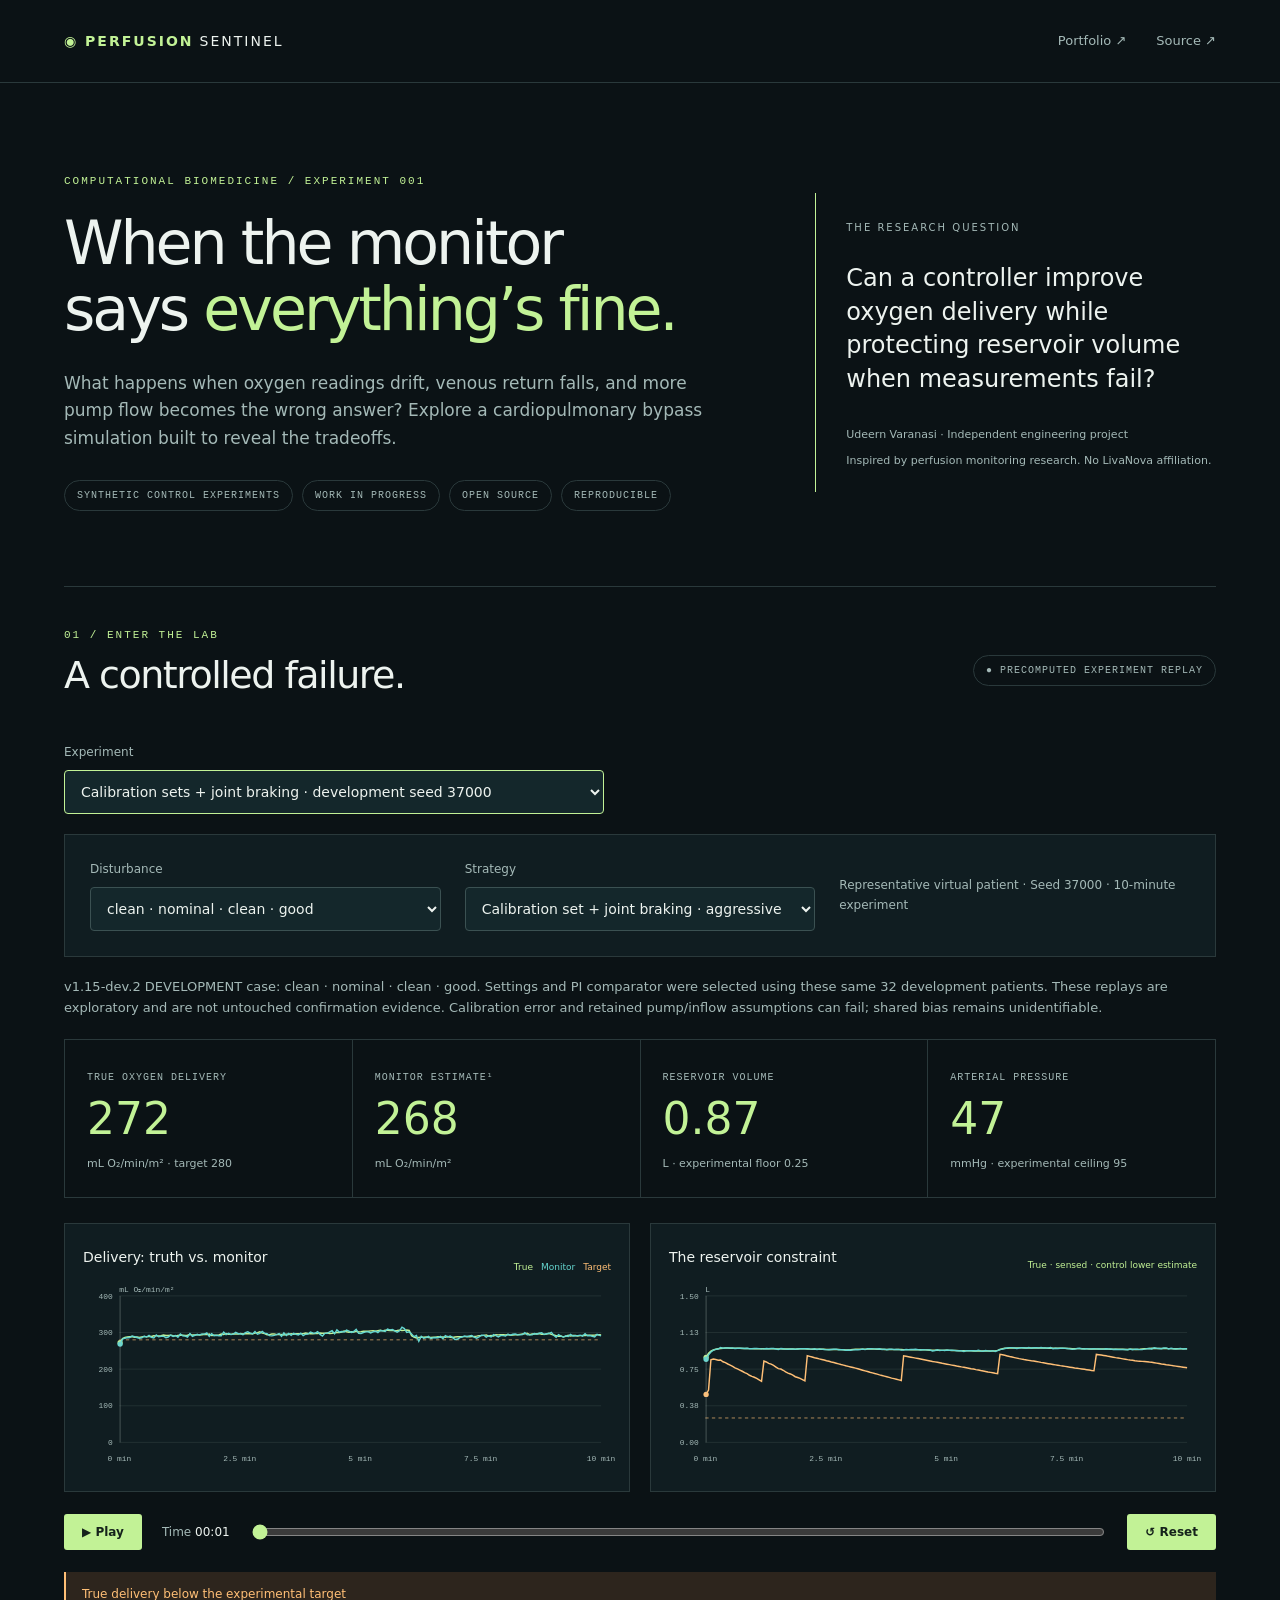
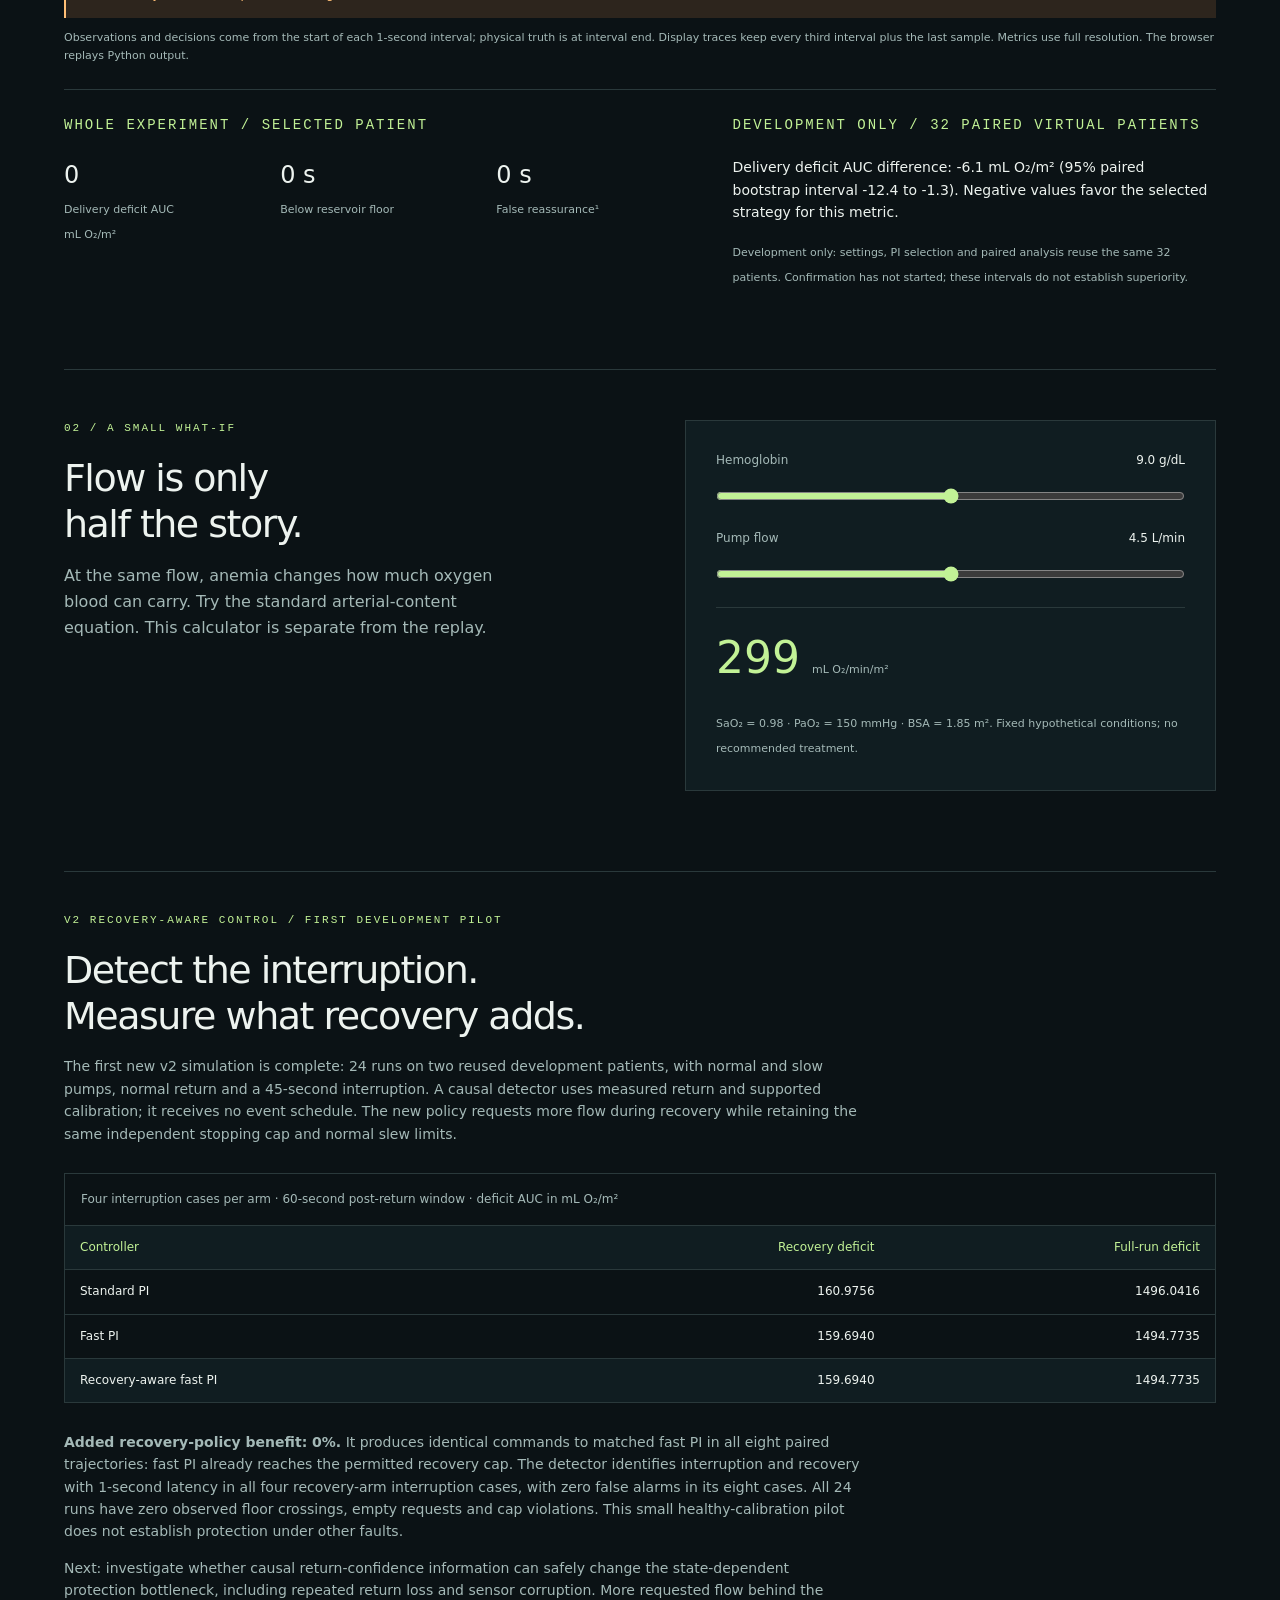
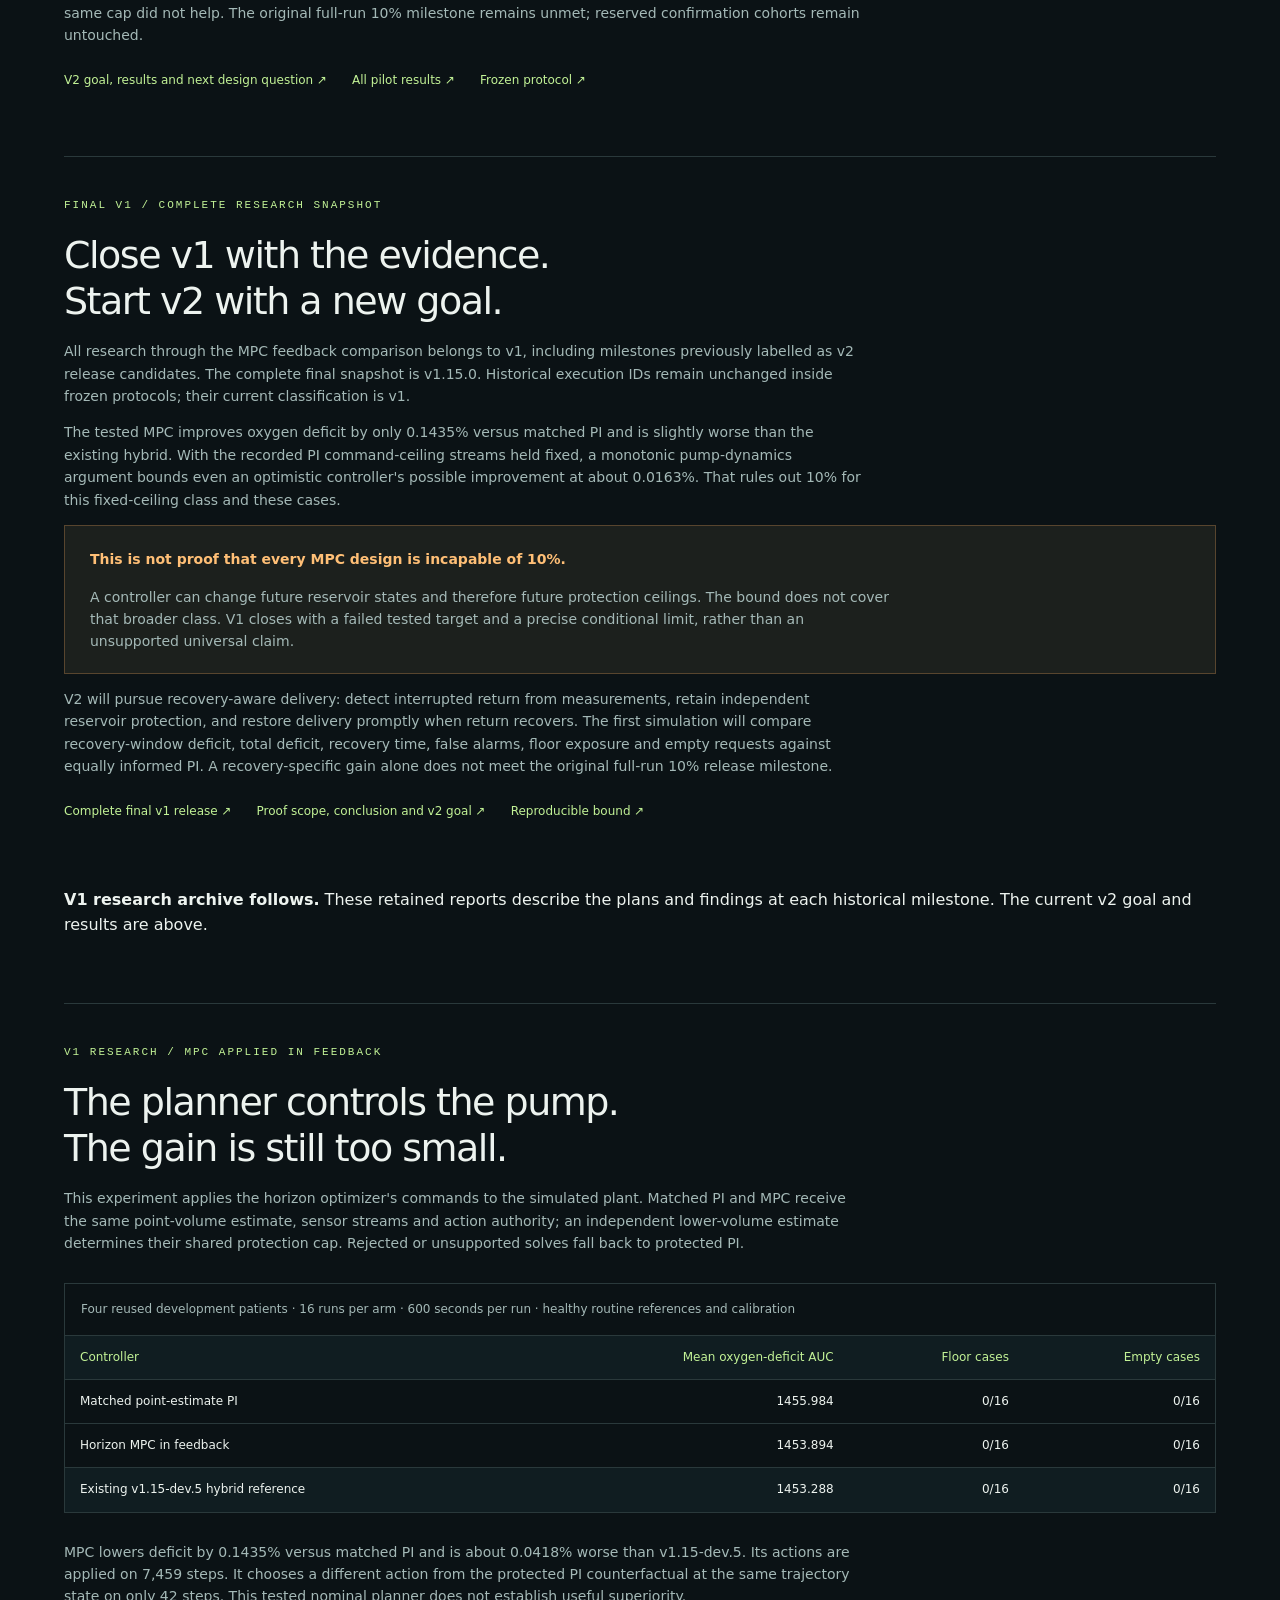
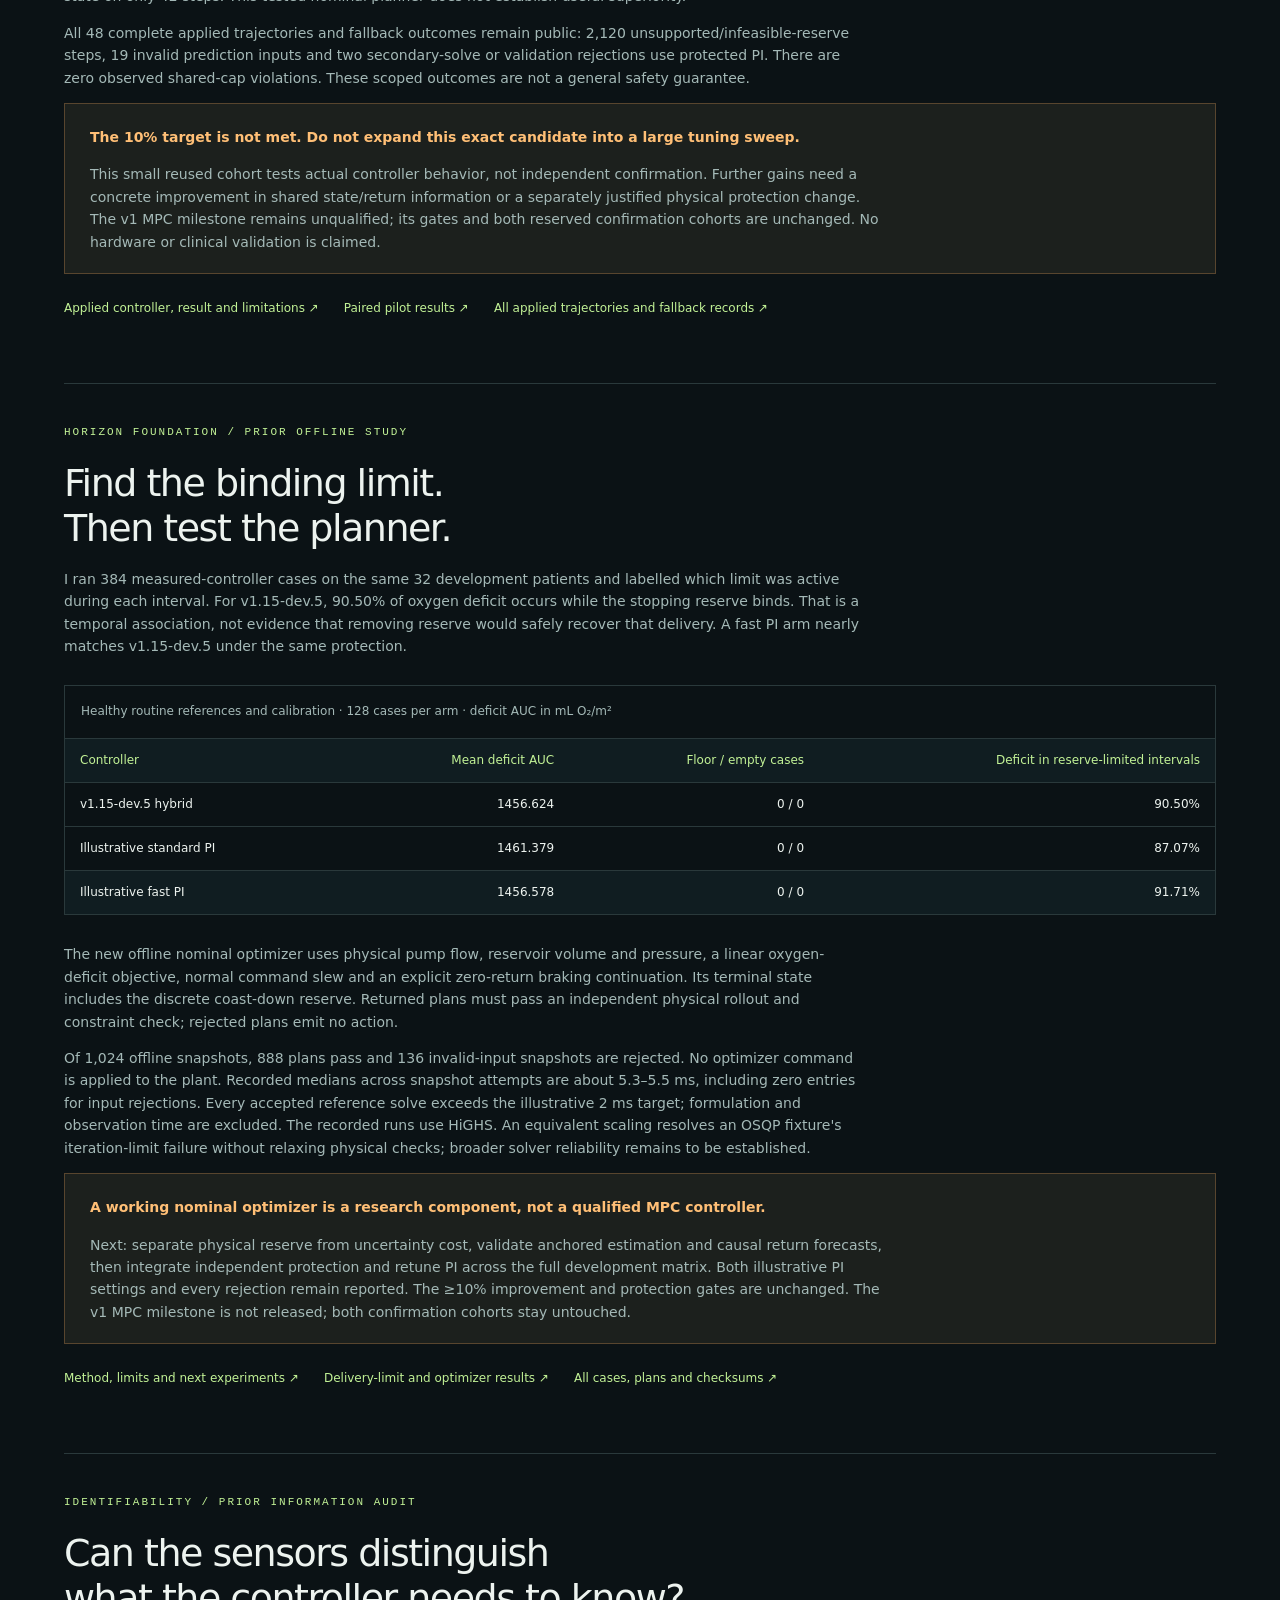
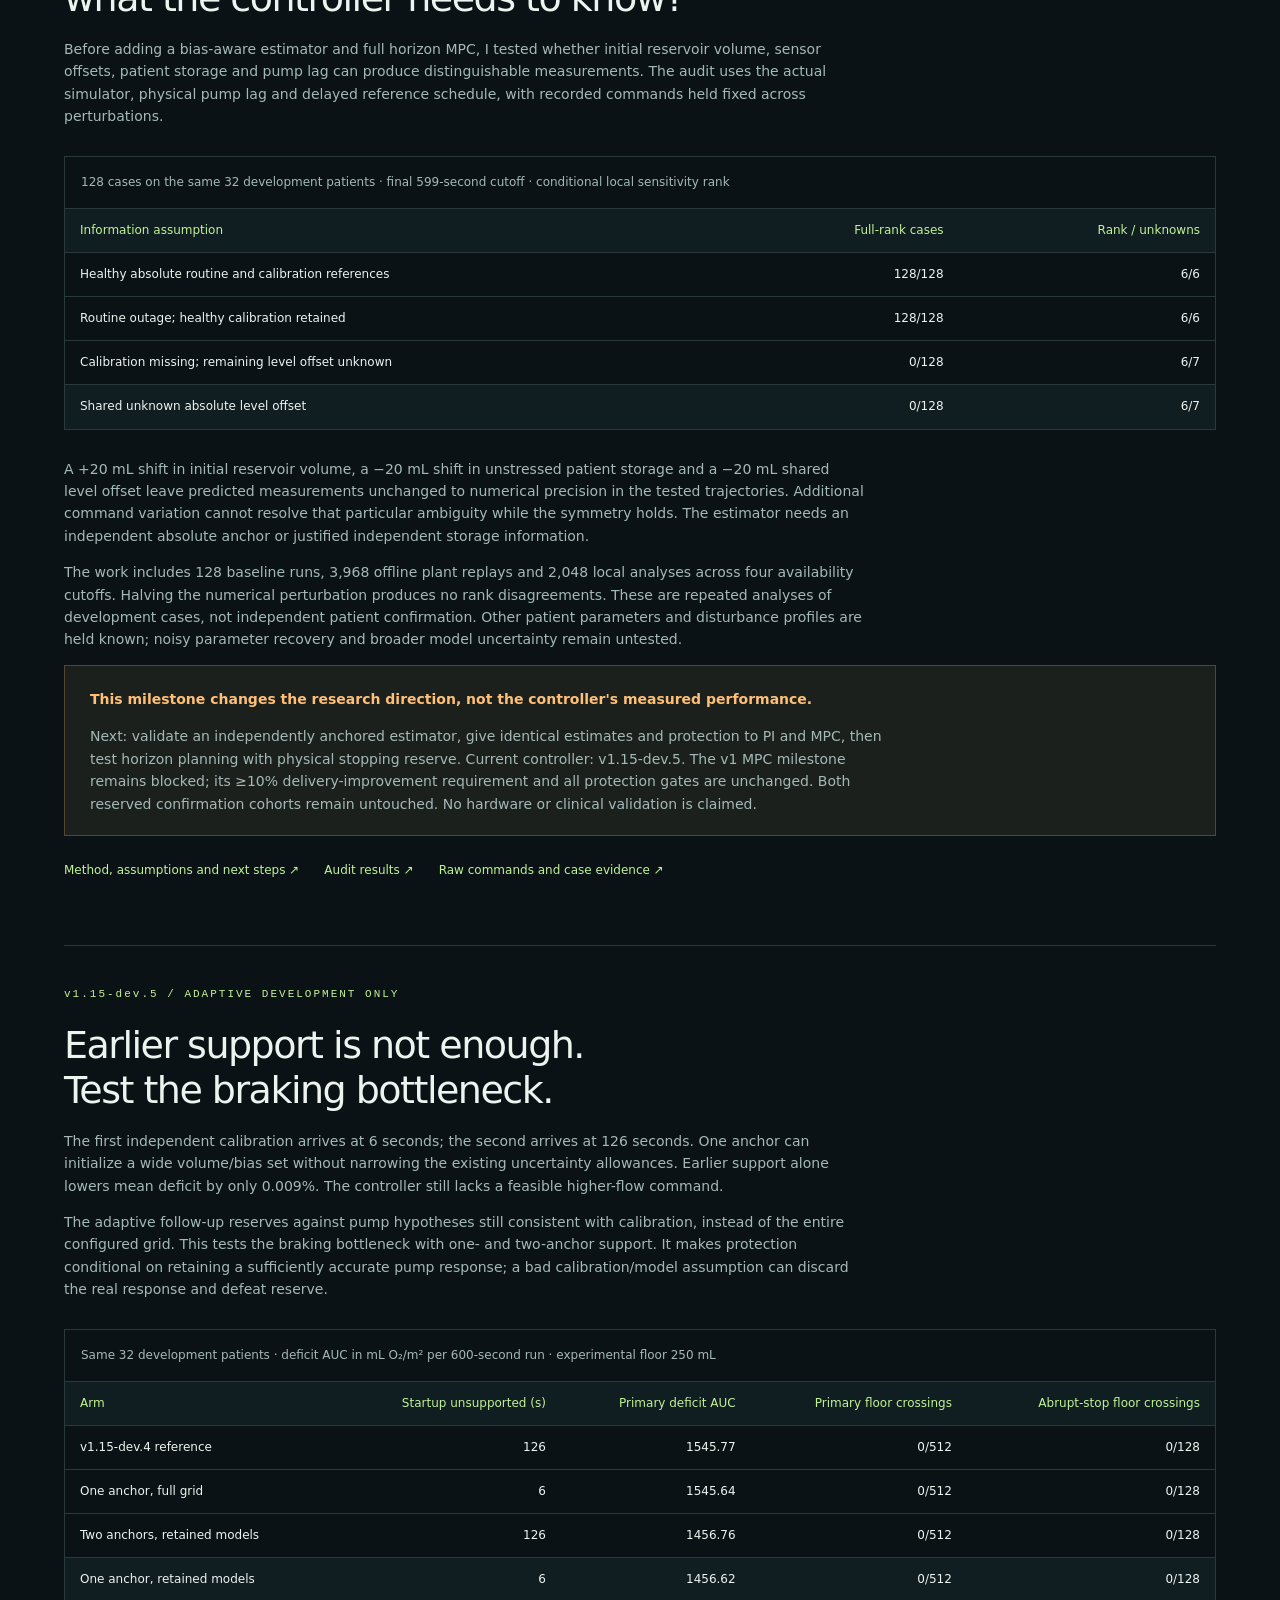
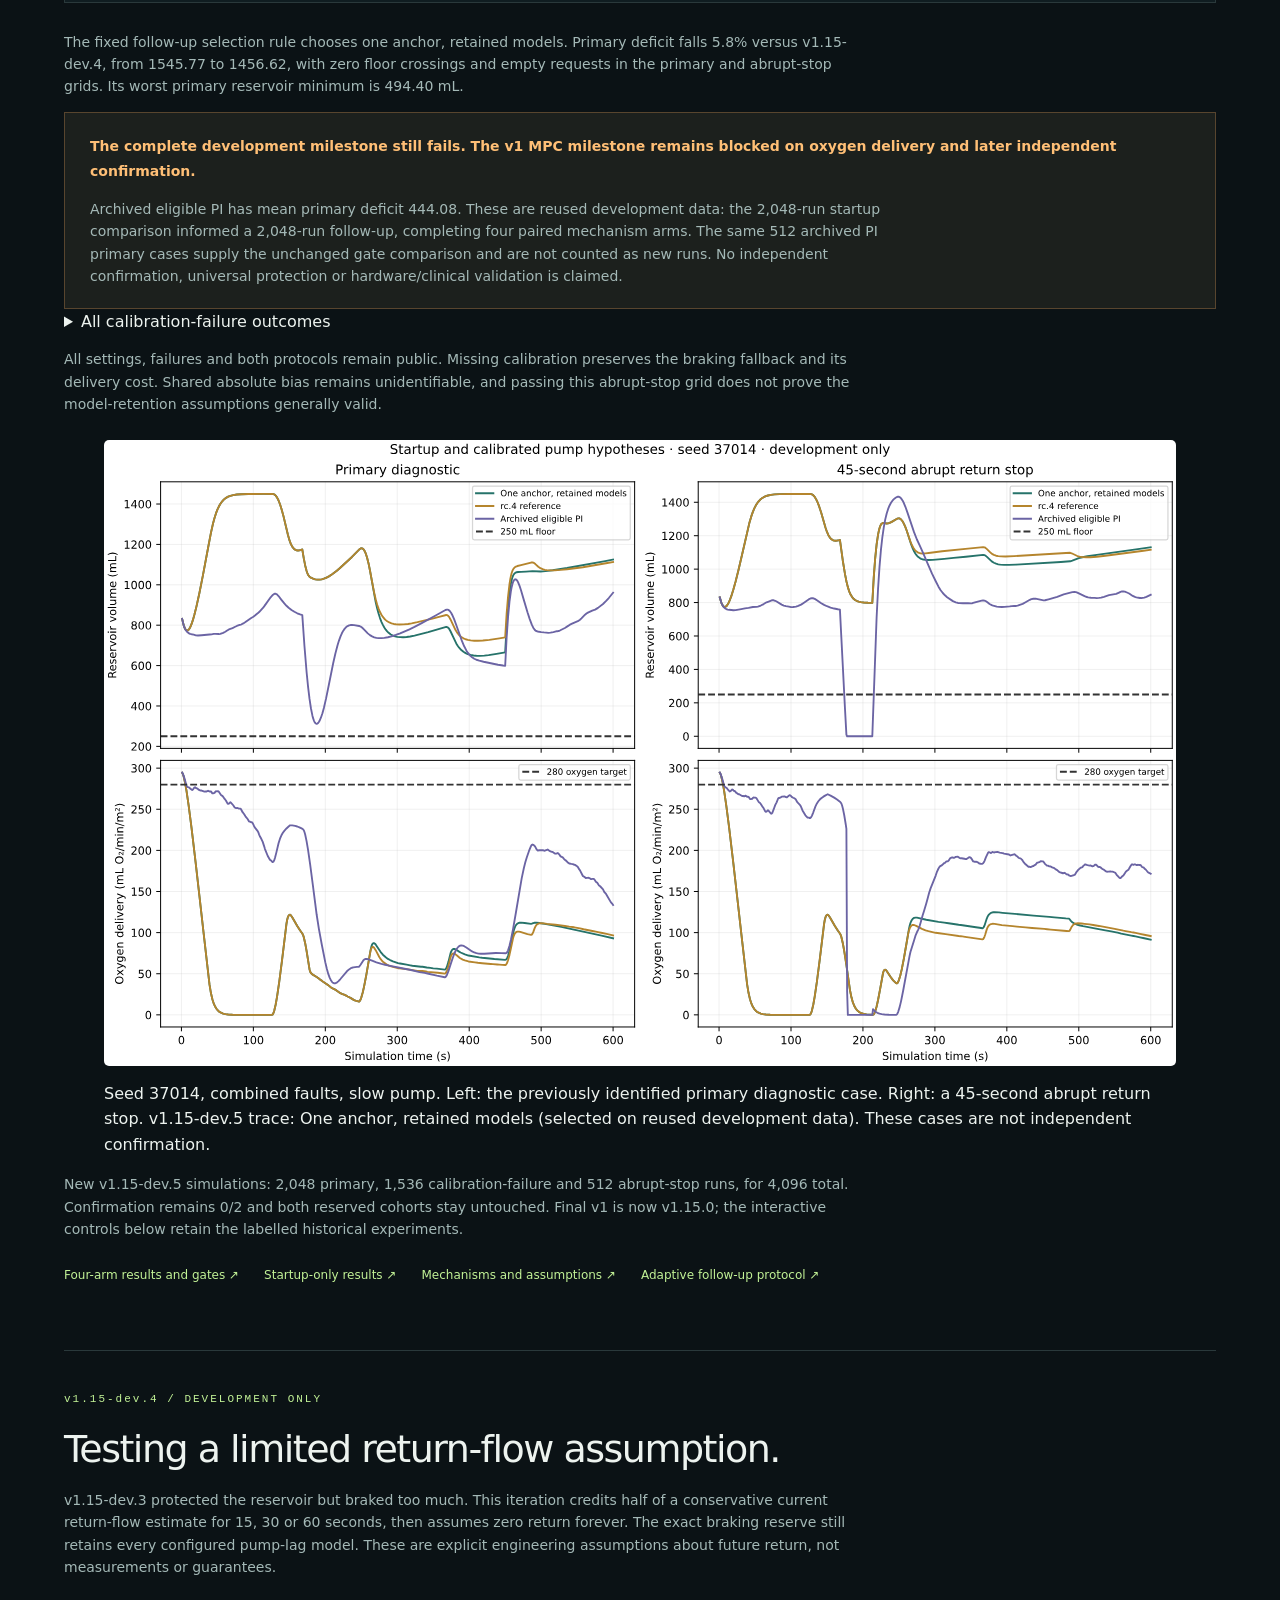
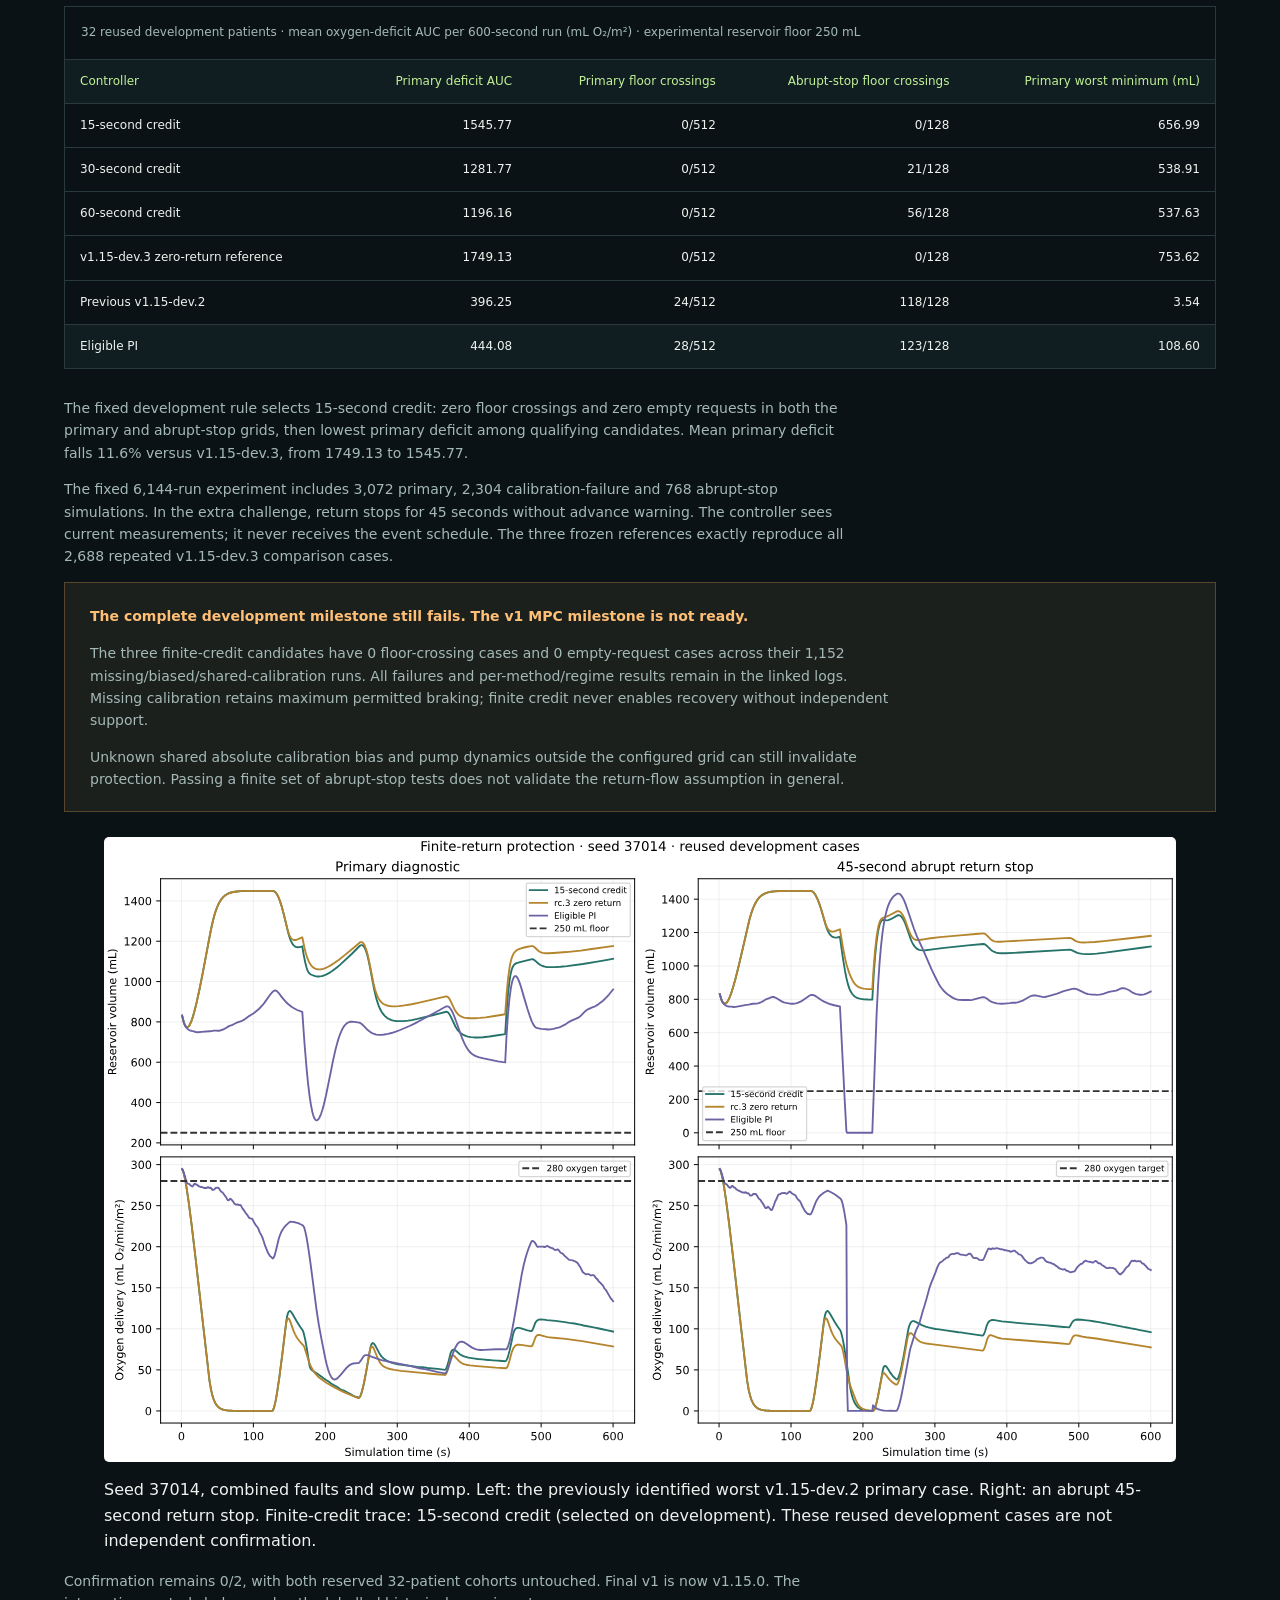
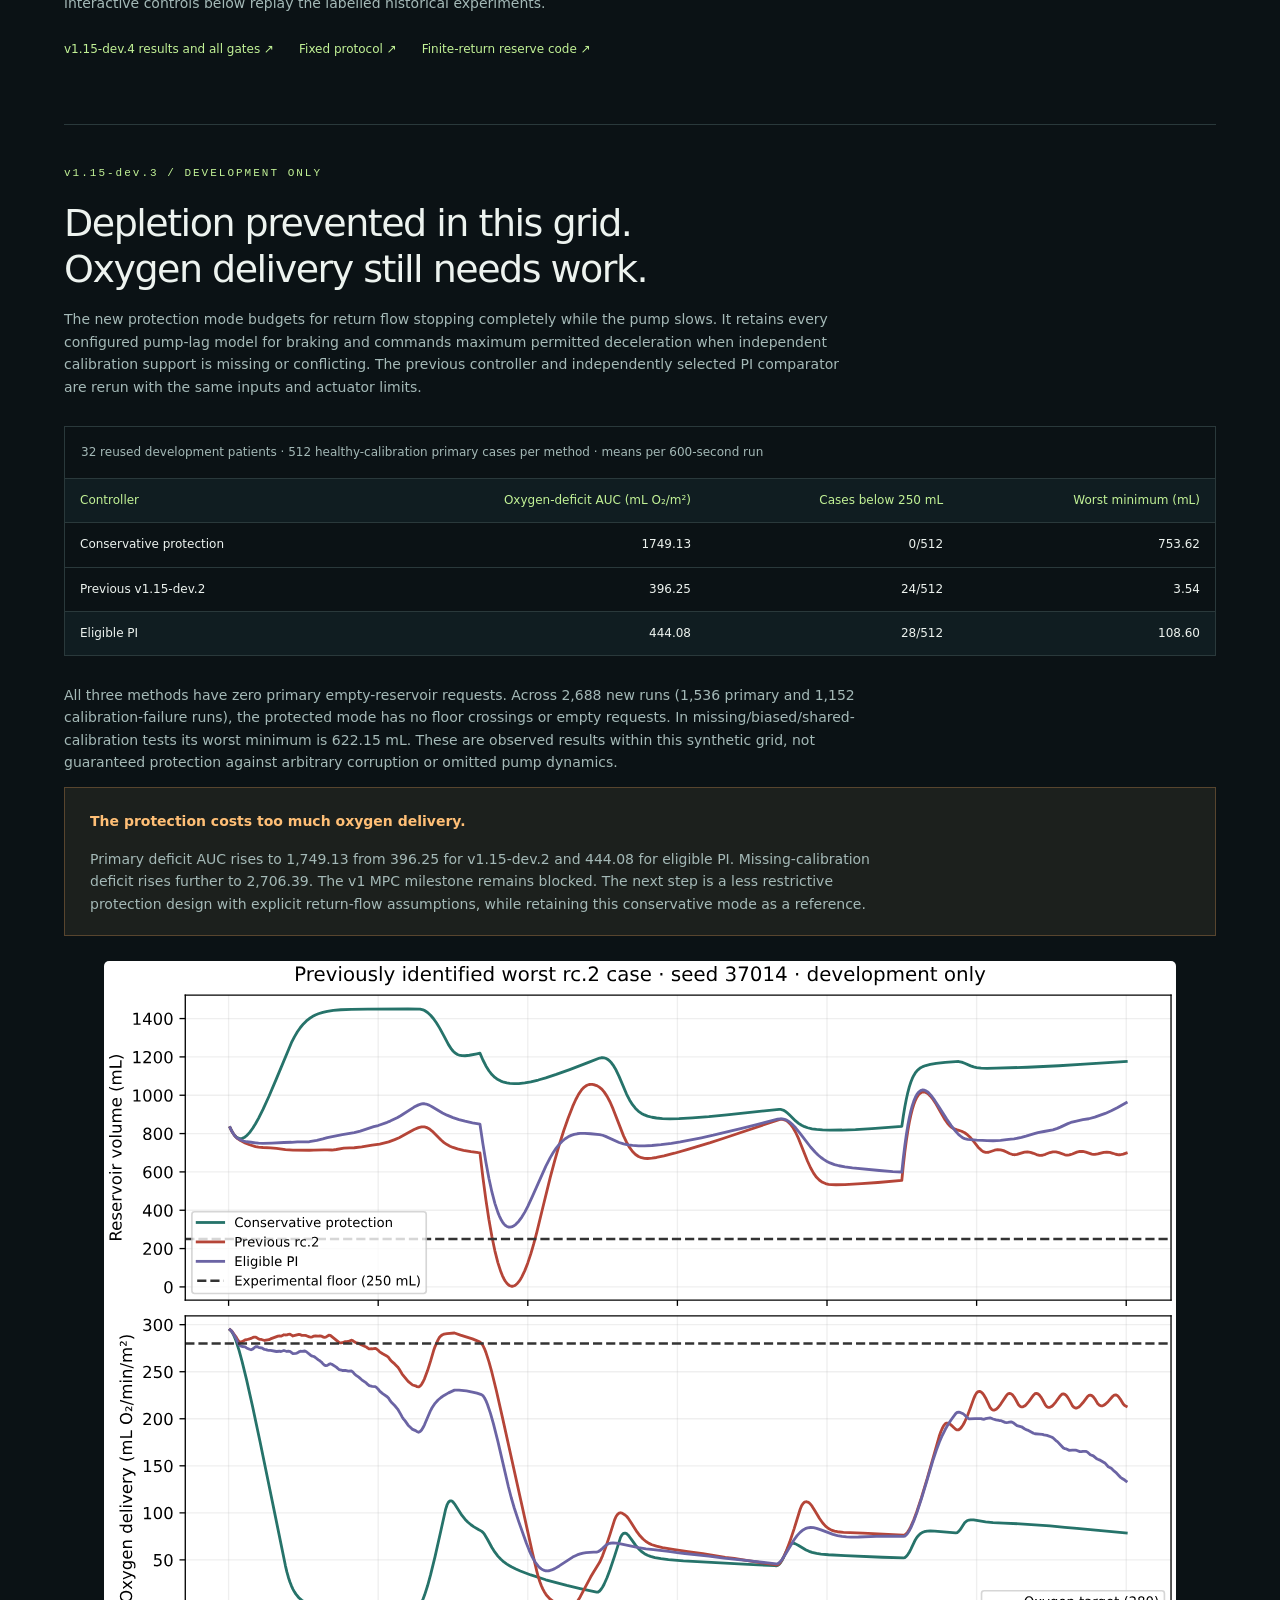
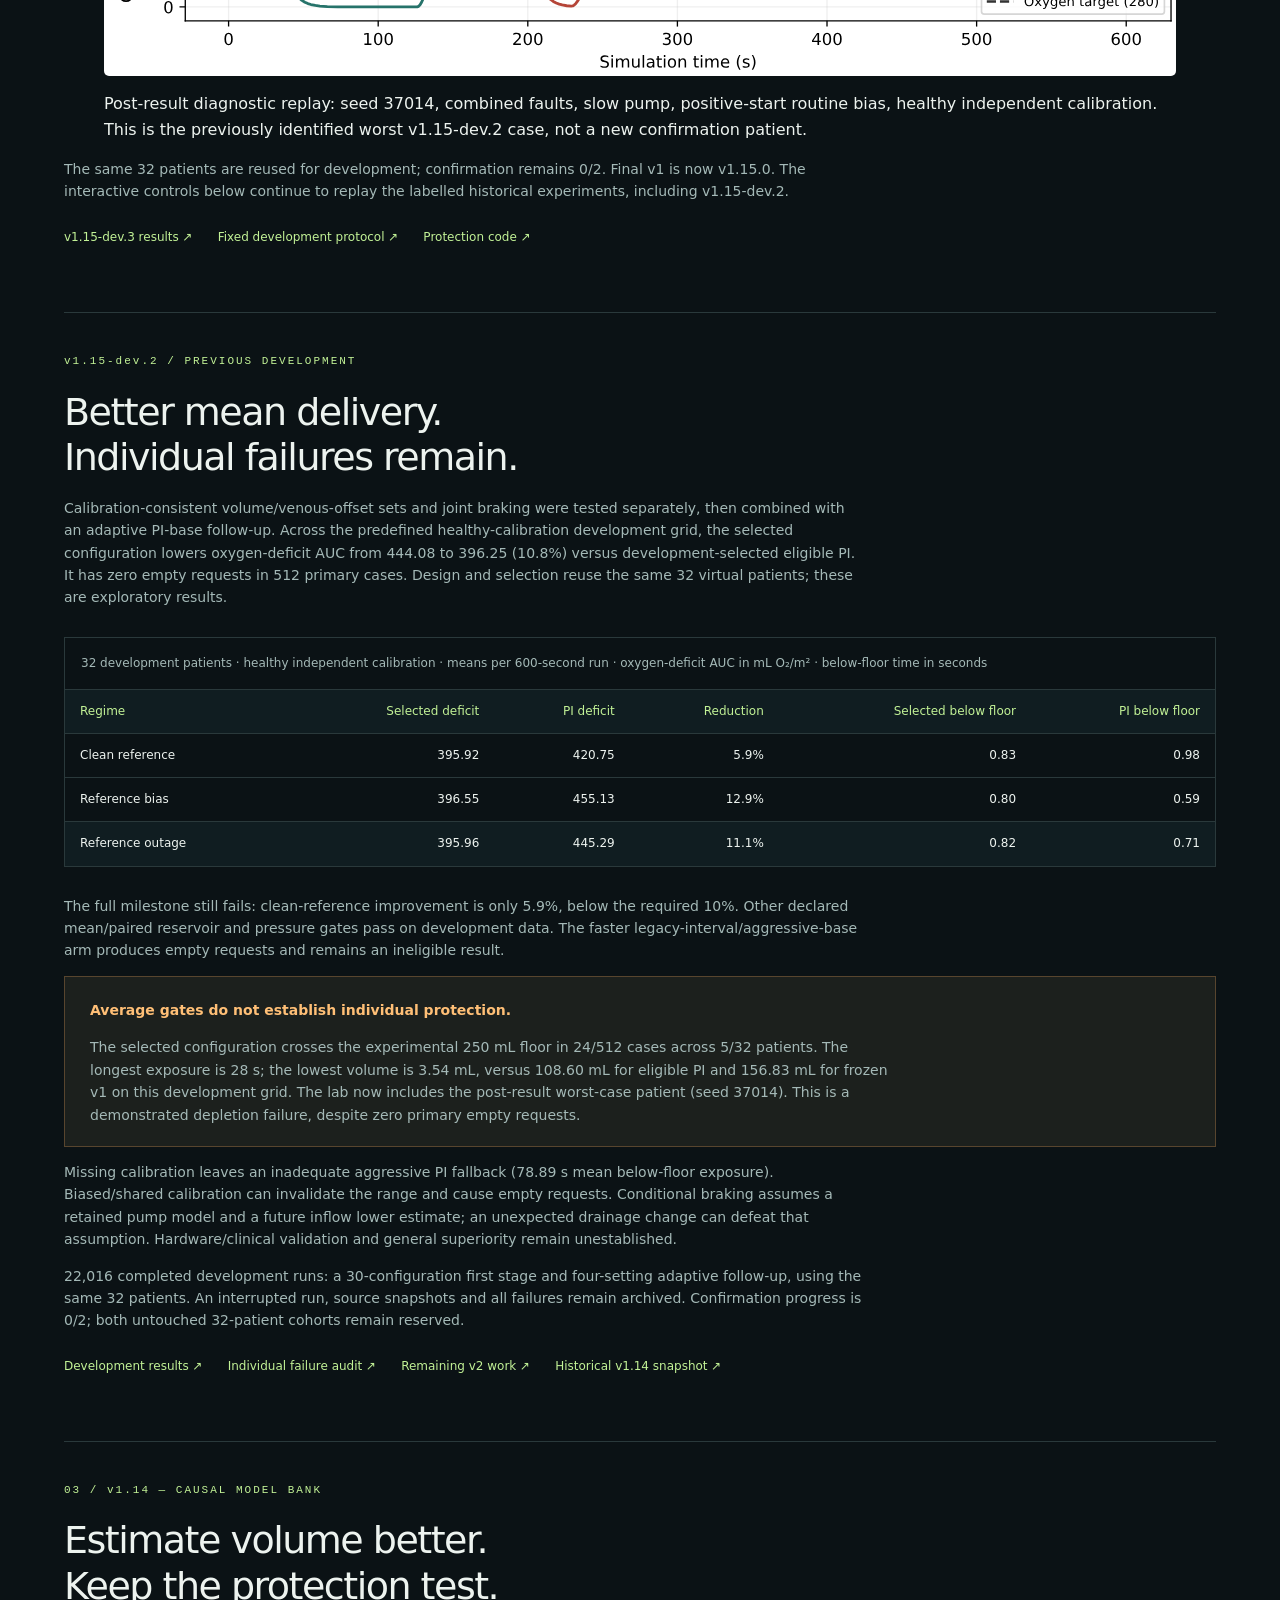
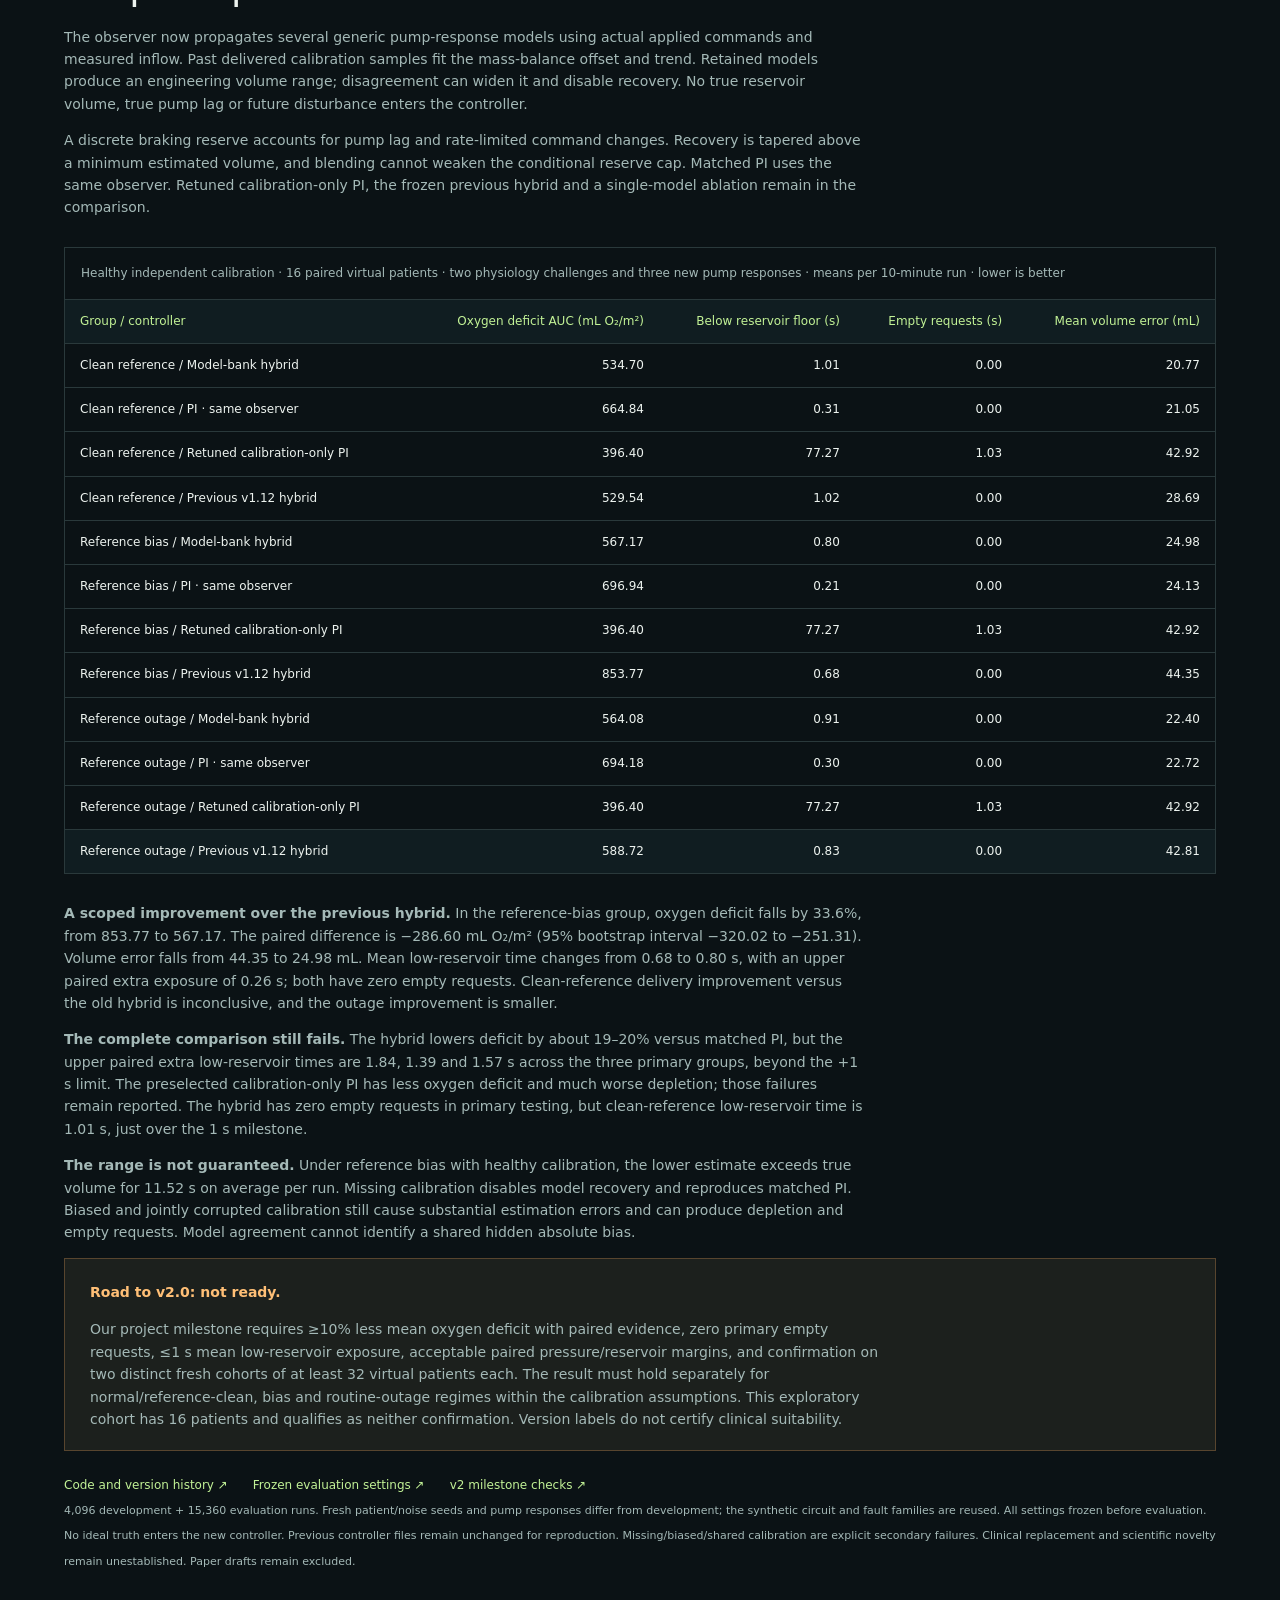
==== commit 5ad9e647: "Publish first v2 recovery pilot and retained final v1 conclusion" ====
--- a/perfusion-sentinel/index.html
+++ b/perfusion-sentinel/index.html
@@ -22,6 +22,17 @@
 <div class="aggregate"><div><p class="eyebrow">WHOLE EXPERIMENT / SELECTED PATIENT</p><div id="run-metrics" class="run-metrics"></div></div><div><p class="eyebrow" id="cohort-label">ORIGINAL COHORT / 24 VIRTUAL PATIENTS</p><p id="cohort"></p><small id="cohort-note">Difference = selected strategy − reactive. Bootstrap intervals describe the synthetic sampler, not clinical benefit.</small></div></div>
 </section>
 <section class="calculator"><div><p class="eyebrow">02 / A SMALL WHAT-IF</p><h2>Flow is only<br>half the story.</h2><p>At the same flow, anemia changes how much oxygen blood can carry. Try the standard arterial-content equation. This calculator is separate from the replay.</p></div><div class="calc-panel"><label>Hemoglobin <output id="hb-value"></output><input id="hb" type="range" min="5" max="13" step="0.1" value="9"></label><label>Pump flow <output id="flow-value"></output><input id="flow" type="range" min="2" max="7" step="0.1" value="4.5"></label><div class="calc-result"><strong id="calc-do2"></strong><span>mL O₂/min/m²</span></div><small>SaO₂ = 0.98 · PaO₂ = 150 mmHg · BSA = 1.85 m². Fixed hypothetical conditions; no recommended treatment.</small></div></section>
+<!-- v2-recovery:start -->
+<section class="failure-section" id="v2-recovery" aria-labelledby="v2-recovery-heading">
+<p class="eyebrow">V2 RECOVERY-AWARE CONTROL / FIRST DEVELOPMENT PILOT</p>
+<h2 id="v2-recovery-heading">Detect the interruption.<br>Measure what recovery adds.</h2>
+<p>The first new v2 simulation is complete: 24 runs on two reused development patients, with normal and slow pumps, normal return and a 45-second interruption. A causal detector uses measured return and supported calibration; it receives no event schedule. The new policy requests more flow during recovery while retaining the same independent stopping cap and normal slew limits.</p>
+<div class="table-scroll" tabindex="0" role="region" aria-label="V2 recovery comparison"><table><caption>Four interruption cases per arm · 60-second post-return window · deficit AUC in mL O₂/m²</caption><thead><tr><th scope="col">Controller</th><th scope="col">Recovery deficit</th><th scope="col">Full-run deficit</th></tr></thead><tbody><tr><th scope="row">Standard PI</th><td>160.9756</td><td>1496.0416</td></tr><tr><th scope="row">Fast PI</th><td>159.6940</td><td>1494.7735</td></tr><tr><th scope="row">Recovery-aware fast PI</th><td>159.6940</td><td>1494.7735</td></tr></tbody></table></div>
+<p><strong>Added recovery-policy benefit: 0%.</strong> It produces identical commands to matched fast PI in all eight paired trajectories: fast PI already reaches the permitted recovery cap. The detector identifies interruption and recovery with 1-second latency in all four recovery-arm interruption cases, with zero false alarms in its eight cases. All 24 runs have zero observed floor crossings, empty requests and cap violations. This small healthy-calibration pilot does not establish protection under other faults.</p>
+<p>Next: investigate whether causal return-confidence information can safely change the state-dependent protection bottleneck, including repeated return loss and sensor corruption. More requested flow behind the same cap did not help. The original full-run 10% milestone remains unmet; reserved confirmation cohorts remain untouched.</p>
+<div class="links"><a href="https://github.com/vudeern/cardiopulmanoary_bypass_simulation/blob/main/docs/V2_RECOVERY.md">V2 goal, results and next design question ↗</a><a href="https://github.com/vudeern/cardiopulmanoary_bypass_simulation/blob/main/results/v2-recovery-pilot/summary.json">All pilot results ↗</a><a href="https://github.com/vudeern/cardiopulmanoary_bypass_simulation/blob/main/results/v2-recovery-pilot/protocol.json">Frozen protocol ↗</a></div>
+</section>
+<!-- v2-recovery:end -->
 <!-- v1-conclusion:start -->
 <section class="failure-section" id="v1-conclusion" aria-labelledby="v1-conclusion-heading">
 <p class="eyebrow">FINAL V1 / COMPLETE RESEARCH SNAPSHOT</p>
@@ -33,6 +44,7 @@
 <div class="links"><a href="https://github.com/vudeern/cardiopulmanoary_bypass_simulation/releases/tag/v1.15.0">Complete final v1 release ↗</a><a href="https://github.com/vudeern/cardiopulmanoary_bypass_simulation/blob/main/docs/V1_CONCLUSION.md">Proof scope, conclusion and v2 goal ↗</a><a href="https://github.com/vudeern/cardiopulmanoary_bypass_simulation/blob/main/results/v1-closure/fixed-ceiling-bound.json">Reproducible bound ↗</a></div>
 </section>
 <!-- v1-conclusion:end -->
+<p class="shell"><strong>V1 research archive follows.</strong> These retained reports describe the plans and findings at each historical milestone. The current v2 goal and results are above.</p>
 <!-- feedback-pilot:start -->
 <section class="failure-section" id="feedback-pilot" aria-labelledby="feedback-pilot-heading">
 <p class="eyebrow">V1 RESEARCH / MPC APPLIED IN FEEDBACK</p>
@@ -112,7 +124,7 @@
 <div class="links"><a href="https://github.com/vudeern/cardiopulmanoary_bypass_simulation/blob/main/results/depletion-development/summary.json">v1.15-dev.3 results ↗</a><a href="https://github.com/vudeern/cardiopulmanoary_bypass_simulation/blob/main/results/depletion-development/protocol.json">Fixed development protocol ↗</a><a href="https://github.com/vudeern/cardiopulmanoary_bypass_simulation/blob/main/src/perfusion_lab/depletion.py">Protection code ↗</a></div>
 </section>
 <!-- depletion-development:end -->
-<section class="failure-section" id="v2-development" aria-labelledby="v2-development-heading"><p class="eyebrow">v1.15-dev.2 / PREVIOUS DEVELOPMENT</p><h2 id="v2-development-heading">Better mean delivery.<br>Individual failures remain.</h2><p>Calibration-consistent volume/venous-offset sets and joint braking were tested separately, then combined with an adaptive PI-base follow-up. Across the predefined healthy-calibration development grid, the selected configuration lowers oxygen-deficit AUC from 444.08 to 396.25 (10.8%) versus development-selected eligible PI. It has zero empty requests in 512 primary cases. Design and selection reuse the same 32 virtual patients; these are exploratory results.</p><div class="table-scroll" tabindex="0" role="region" aria-label="Development comparison"><table data-study="reachability"><caption>32 development patients · healthy independent calibration · means per 600-second run · oxygen-deficit AUC in mL O₂/m² · below-floor time in seconds</caption><thead><tr><th scope="col">Regime</th><th scope="col">Selected deficit</th><th scope="col">PI deficit</th><th scope="col">Reduction</th><th scope="col">Selected below floor</th><th scope="col">PI below floor</th></tr></thead><tbody><tr><th scope="row">Clean reference</th><td>395.92</td><td>420.75</td><td>5.9%</td><td>0.83</td><td>0.98</td></tr><tr><th scope="row">Reference bias</th><td>396.55</td><td>455.13</td><td>12.9%</td><td>0.80</td><td>0.59</td></tr><tr><th scope="row">Reference outage</th><td>395.96</td><td>445.29</td><td>11.1%</td><td>0.82</td><td>0.71</td></tr></tbody></table></div><p>The full milestone still fails: clean-reference improvement is only 5.9%, below the required 10%. Other declared mean/paired reservoir and pressure gates pass on development data. The faster legacy-interval/aggressive-base arm produces empty requests and remains an ineligible result.</p><div class="caution"><strong>Average gates do not establish individual protection.</strong><p>The selected configuration crosses the experimental 250 mL floor in 24/512 cases across 5/32 patients. The longest exposure is 28 s; the lowest volume is 3.54 mL, versus 108.60 mL for eligible PI and 156.83 mL for frozen v1 on this development grid. The lab now includes the post-result worst-case patient (seed 37014). This is a demonstrated depletion failure, despite zero primary empty requests.</p></div><p>Missing calibration leaves an inadequate aggressive PI fallback (78.89 s mean below-floor exposure). Biased/shared calibration can invalidate the range and cause empty requests. Conditional braking assumes a retained pump model and a future inflow lower estimate; an unexpected drainage change can defeat that assumption. Hardware/clinical validation and general superiority remain unestablished.</p><p>22,016 completed development runs: a 30-configuration first stage and four-setting adaptive follow-up, using the same 32 patients. An interrupted run, source snapshots and all failures remain archived. Confirmation progress is 0/2; both untouched 32-patient cohorts remain reserved.</p><div class="links"><a href="https://github.com/vudeern/cardiopulmanoary_bypass_simulation/blob/main/results/reachability-base-development/summary.json">Development results ↗</a><a href="https://github.com/vudeern/cardiopulmanoary_bypass_simulation/blob/main/results/reachability-base-development/risk-summary.json">Individual failure audit ↗</a><a href="https://github.com/vudeern/cardiopulmanoary_bypass_simulation/blob/main/data/version2-roadmap.json">Remaining v2 work ↗</a><a href="https://github.com/vudeern/cardiopulmanoary_bypass_simulation/tree/v1.14.0">Frozen final v1 release ↗</a></div></section>
+<section class="failure-section" id="v2-development" aria-labelledby="v2-development-heading"><p class="eyebrow">v1.15-dev.2 / PREVIOUS DEVELOPMENT</p><h2 id="v2-development-heading">Better mean delivery.<br>Individual failures remain.</h2><p>Calibration-consistent volume/venous-offset sets and joint braking were tested separately, then combined with an adaptive PI-base follow-up. Across the predefined healthy-calibration development grid, the selected configuration lowers oxygen-deficit AUC from 444.08 to 396.25 (10.8%) versus development-selected eligible PI. It has zero empty requests in 512 primary cases. Design and selection reuse the same 32 virtual patients; these are exploratory results.</p><div class="table-scroll" tabindex="0" role="region" aria-label="Development comparison"><table data-study="reachability"><caption>32 development patients · healthy independent calibration · means per 600-second run · oxygen-deficit AUC in mL O₂/m² · below-floor time in seconds</caption><thead><tr><th scope="col">Regime</th><th scope="col">Selected deficit</th><th scope="col">PI deficit</th><th scope="col">Reduction</th><th scope="col">Selected below floor</th><th scope="col">PI below floor</th></tr></thead><tbody><tr><th scope="row">Clean reference</th><td>395.92</td><td>420.75</td><td>5.9%</td><td>0.83</td><td>0.98</td></tr><tr><th scope="row">Reference bias</th><td>396.55</td><td>455.13</td><td>12.9%</td><td>0.80</td><td>0.59</td></tr><tr><th scope="row">Reference outage</th><td>395.96</td><td>445.29</td><td>11.1%</td><td>0.82</td><td>0.71</td></tr></tbody></table></div><p>The full milestone still fails: clean-reference improvement is only 5.9%, below the required 10%. Other declared mean/paired reservoir and pressure gates pass on development data. The faster legacy-interval/aggressive-base arm produces empty requests and remains an ineligible result.</p><div class="caution"><strong>Average gates do not establish individual protection.</strong><p>The selected configuration crosses the experimental 250 mL floor in 24/512 cases across 5/32 patients. The longest exposure is 28 s; the lowest volume is 3.54 mL, versus 108.60 mL for eligible PI and 156.83 mL for frozen v1 on this development grid. The lab now includes the post-result worst-case patient (seed 37014). This is a demonstrated depletion failure, despite zero primary empty requests.</p></div><p>Missing calibration leaves an inadequate aggressive PI fallback (78.89 s mean below-floor exposure). Biased/shared calibration can invalidate the range and cause empty requests. Conditional braking assumes a retained pump model and a future inflow lower estimate; an unexpected drainage change can defeat that assumption. Hardware/clinical validation and general superiority remain unestablished.</p><p>22,016 completed development runs: a 30-configuration first stage and four-setting adaptive follow-up, using the same 32 patients. An interrupted run, source snapshots and all failures remain archived. Confirmation progress is 0/2; both untouched 32-patient cohorts remain reserved.</p><div class="links"><a href="https://github.com/vudeern/cardiopulmanoary_bypass_simulation/blob/main/results/reachability-base-development/summary.json">Development results ↗</a><a href="https://github.com/vudeern/cardiopulmanoary_bypass_simulation/blob/main/results/reachability-base-development/risk-summary.json">Individual failure audit ↗</a><a href="https://github.com/vudeern/cardiopulmanoary_bypass_simulation/blob/main/data/version2-roadmap.json">Remaining v2 work ↗</a><a href="https://github.com/vudeern/cardiopulmanoary_bypass_simulation/tree/v1.14.0">Historical v1.14 snapshot ↗</a></div></section>
 <section class="failure-section" id="controller-comparison" aria-labelledby="comparison-heading"><p class="eyebrow">03 / v1.14 — CAUSAL MODEL BANK</p><h2 id="comparison-heading">Estimate volume better.<br>Keep the protection test.</h2>
 <p>The observer now propagates several generic pump-response models using actual applied commands and measured inflow. Past delivered calibration samples fit the mass-balance offset and trend. Retained models produce an engineering volume range; disagreement can widen it and disable recovery. No true reservoir volume, true pump lag or future disturbance enters the controller.</p>
 <p>A discrete braking reserve accounts for pump lag and rate-limited command changes. Recovery is tapered above a minimum estimated volume, and blending cannot weaken the conditional reserve cap. Matched PI uses the same observer. Retuned calibration-only PI, the frozen previous hybrid and a single-model ablation remain in the comparison.</p>
@@ -146,7 +158,7 @@
 <p><strong>Component tests explain the gain.</strong> With good references, recovery alone reaches an AUC of 173.11 but spends 1.66 s below the reservoir floor. Adding the braking path gives 174.37 and 0.36 s. Braking alone gives 225.60 and 0.00 s. These are descriptive comparisons of frozen component arms, not separately tuned replacements.</p>
 <p><strong>Biased references remain a serious failure.</strong> In that secondary group, low-reservoir time rises to 51.03 s versus 9.70 s for matched PI. Both estimates can share a bad reference, so agreement can be misleading. The out-of-range pump also worsens reservoir exposure. No-reference runs reproduce matched PI exactly; neither is universally protective.</p>
 <div class="links"><a href="https://github.com/vudeern/cardiopulmanoary_bypass_simulation">Code and reproduction commands ↗</a><a href="https://www.mic-journal.no/PDF/2004/MIC-2004-2-2.pdf">Free PI reference ↗</a><a href="https://github.com/vudeern/cardiopulmanoary_bypass_simulation/blob/main/results/selective-study/protocol.json">Frozen settings ↗</a></div><small>4,096 final-development + 256 component-development checks + 10,240 evaluation runs. Two earlier development-only grids are retained; equal total architecture-search effort is not claimed. Final patient/noise seeds are fresh, but scenario families and model assumptions are reused. Biased/never references and 12-second lag are secondary. A separate steady-state capacity screen is not a dynamic optimal-controller bound. Clinical replacement, clinical benefit and scientific novelty remain unestablished. Paper drafts remain excluded.</small><details><summary>Previous continuity comparison</summary><div class="table-scroll" tabindex="0" role="region" aria-label="Frozen continuity comparison"><table data-study="continuity"><caption>16 paired virtual patients · three in-range plants · 24 synthetic challenge cells per reference group · means per 10-minute run · lower is better</caption><thead><tr><th scope="col">Reference group / controller</th><th scope="col">Oxygen deficit AUC (mL O₂/m²)</th><th scope="col">Below reservoir floor (s)</th><th scope="col">Empty requests (s)</th><th scope="col">High pressure (s)</th></tr></thead><tbody><tr><th scope="row">Good / continuity</th><td>154.35</td><td>0.74</td><td>0.08</td><td>0.38</td></tr><tr><th scope="row">Good / retuned SIMC PI</th><td>137.08</td><td>30.85</td><td>9.42</td><td>0.02</td></tr><tr><th scope="row">Good / previous braking</th><td>172.00</td><td>1.28</td><td>0.00</td><td>0.37</td></tr><tr><th scope="row">Outage / continuity</th><td>307.89</td><td>30.93</td><td>16.88</td><td>0.31</td></tr><tr><th scope="row">Outage / retuned SIMC PI</th><td>122.49</td><td>39.46</td><td>22.15</td><td>0.03</td></tr><tr><th scope="row">Outage / previous braking</th><td>2061.44</td><td>2.89</td><td>0.00</td><td>0.00</td></tr></tbody></table></div></details></section></details></details></details><section class="methods"><p class="eyebrow">04 / THE METHOD, IN THE OPEN</p><h2>Challenge the assumptions.</h2><div class="method-grid"><article><span>01</span><h3>A coupled circuit</h3><p>A compliant patient compartment drains into a venous reservoir. The pump returns that volume. A Windkessel estimates arterial pressure; oxygen content links flow and hemoglobin to delivery.</p></article><article><span>02</span><h3>An imperfect observer</h3><p>Inline measurements can drift or disappear. An independent simulated laboratory reference updates the Hb bias estimate every three minutes. Bounds widen with time; they are not calibrated probabilities.</p></article><article><span>03</span><h3>An explicit tradeoff</h3><p>Existing controller decisions are audited with identical-state forks, diagnostic input ablations and an offline truth-informed witness. Feasible demonstrations are separated from optimistic physical bounds and unsafe ablations.</p></article></div><div class="caution"><strong>Research prototype. No clinical validation.</strong><p>These experiments do not predict kidney injury, reproduce a LivaNova device, or establish safe settings. All fault magnitudes and controller limits are chosen engineering assumptions. The level-bias scenario deliberately breaks an observer assumption.</p></div><div class="links"><a href="https://github.com/vudeern/cardiopulmanoary_bypass_simulation#readme">Read the full research & methodology ↗</a><a href="https://github.com/vudeern/cardiopulmanoary_bypass_simulation/archive/refs/heads/main.zip">Download the code ZIP ↓</a><a href="https://www.livanova.com/en-us/contact-us/investigator-initiated-research">LivaNova research priorities ↗</a></div></section>
-</main><footer>Built by Udeern Varanasi <span>Perfusion Sentinel / v1.15.0</span></footer>
+</main><footer>Built by Udeern Varanasi <span>Perfusion Sentinel / v2 recovery development · final v1: 1.15.0</span></footer>
 <script src="data.js"></script><script src="data-nominal.js"></script><script src="data-hemodilution.js"></script><script src="data-hb_bias.js"></script><script src="data-venous_obstruction.js"></script><script src="data-oxygenator_loss.js"></script><script src="data-compound.js"></script><script src="data-unmodeled_level_bias.js"></script><script src="comparison-data.js"></script><script src="comparison-nominal.js"></script><script src="comparison-hemodilution.js"></script><script src="comparison-hb_bias.js"></script><script src="comparison-venous_obstruction.js"></script><script src="comparison-oxygenator_loss.js"></script><script src="comparison-compound.js"></script><script src="comparison-unmodeled_level_bias.js"></script><script src="robustness-data.js"></script><script src="robustness-clean__reference.js"></script><script src="robustness-drift__reference.js"></script><script src="robustness-initial__reference.js"></script><script src="robustness-flow_high__reference.js"></script><script src="robustness-step__slow_pump.js"></script><script src="robustness-clean__cap_violation.js"></script><script src="reference-data.js"></script><script src="reference-initial__reference__good.js"></script><script src="reference-drift__lagged__good.js"></script><script src="reference-flow_high__reference__good.js"></script><script src="reference-drift__reference__dropout.js"></script><script src="reference-initial__reference__biased.js"></script><script src="reference-drift__reference__common_mode.js"></script><script src="submission-data.js"></script><script src="submission-flow_high__reference__good.js"></script><script src="submission-drift_flow__lagged__good.js"></script><script src="submission-initial__slow_pump__good.js"></script><script src="submission-drift__reference__dropout.js"></script><script src="verified-data.js"></script>
 <script src="verified-clean__nominal__good.js"></script>
 <script src="verified-drainage__nominal__good.js"></script>
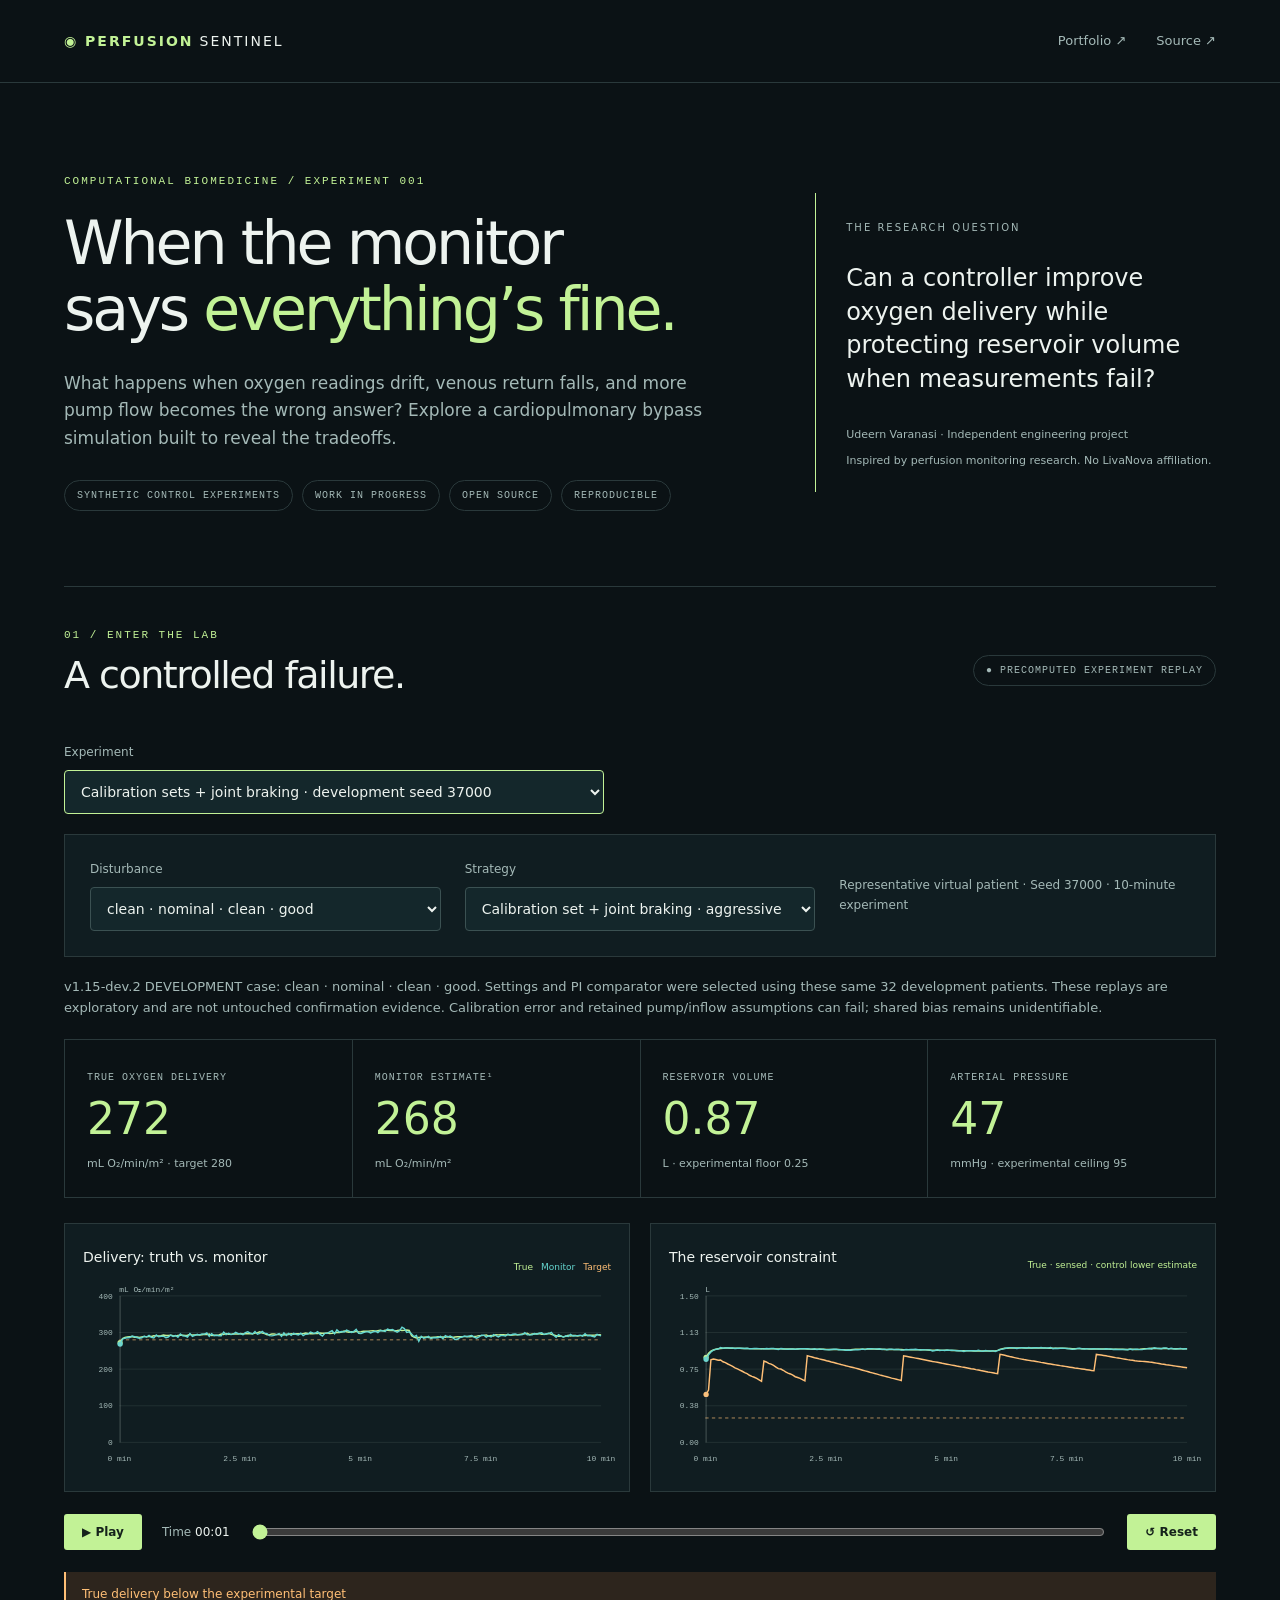
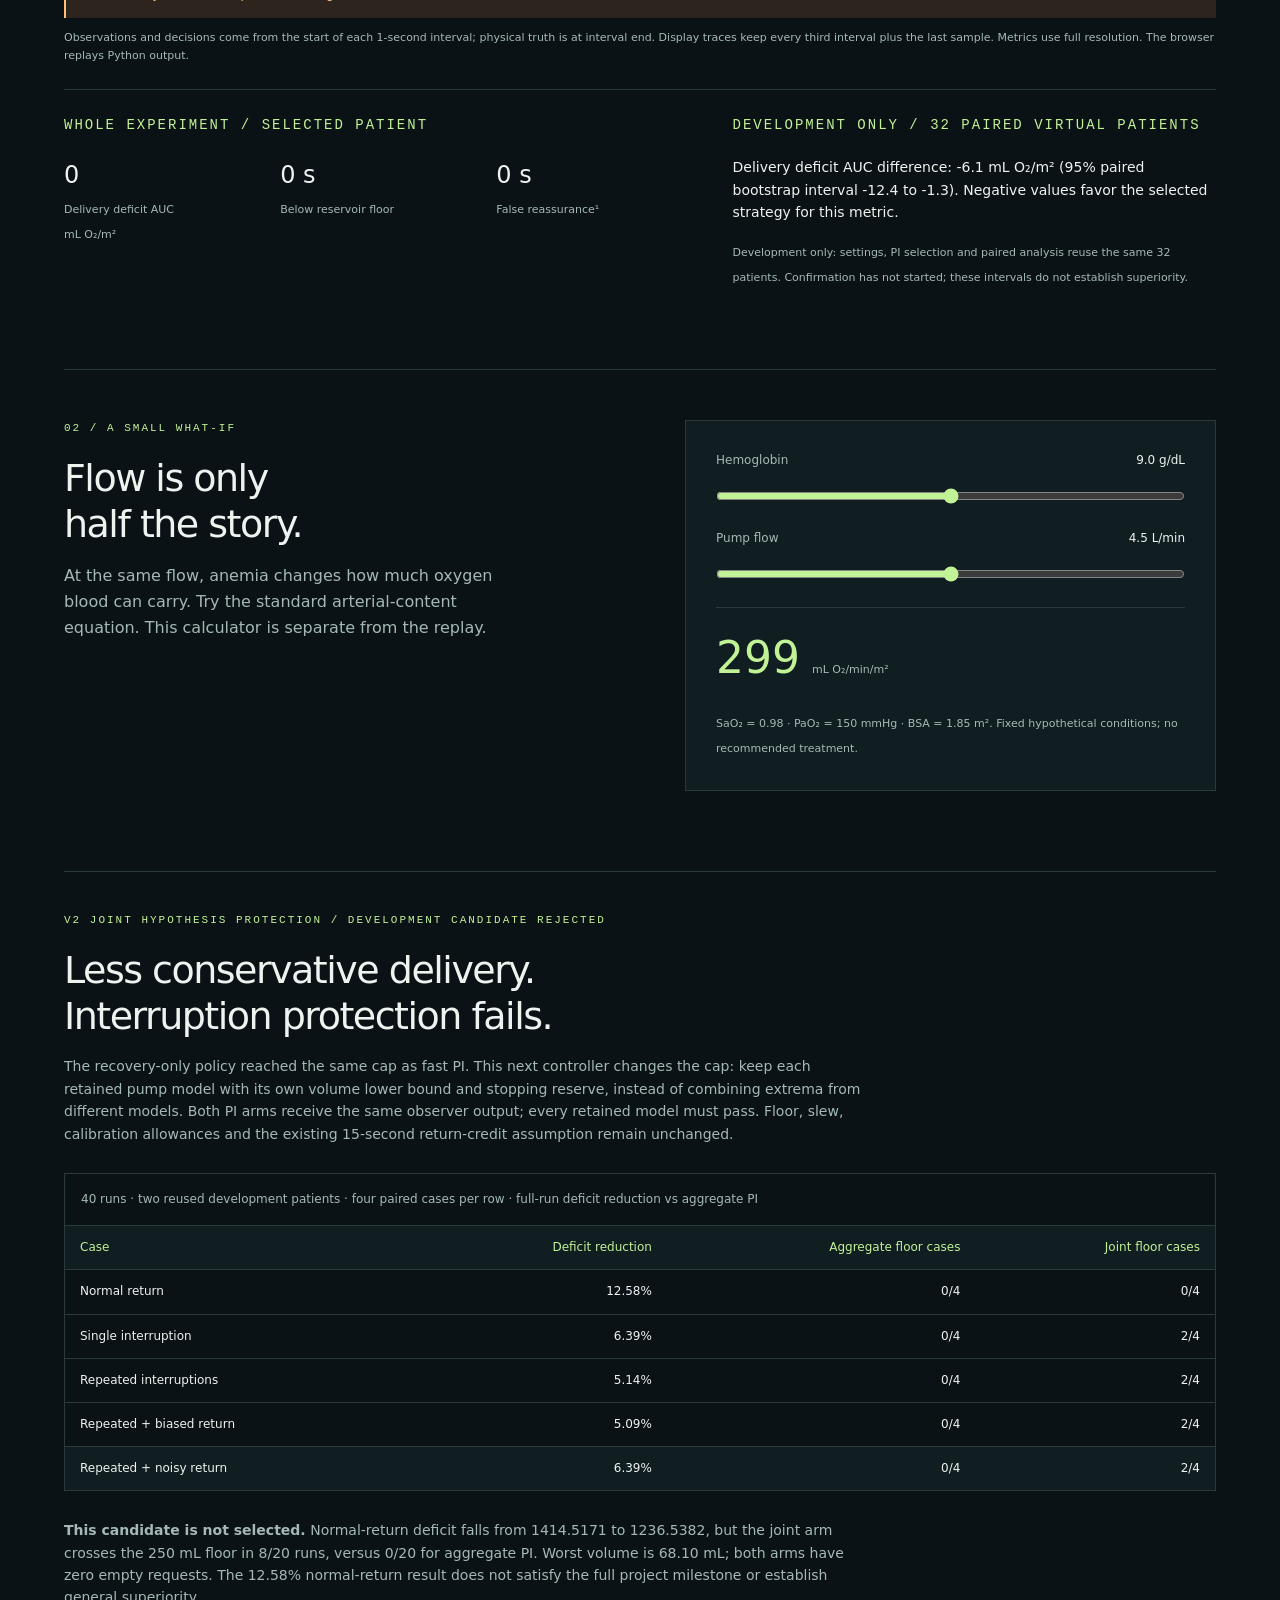
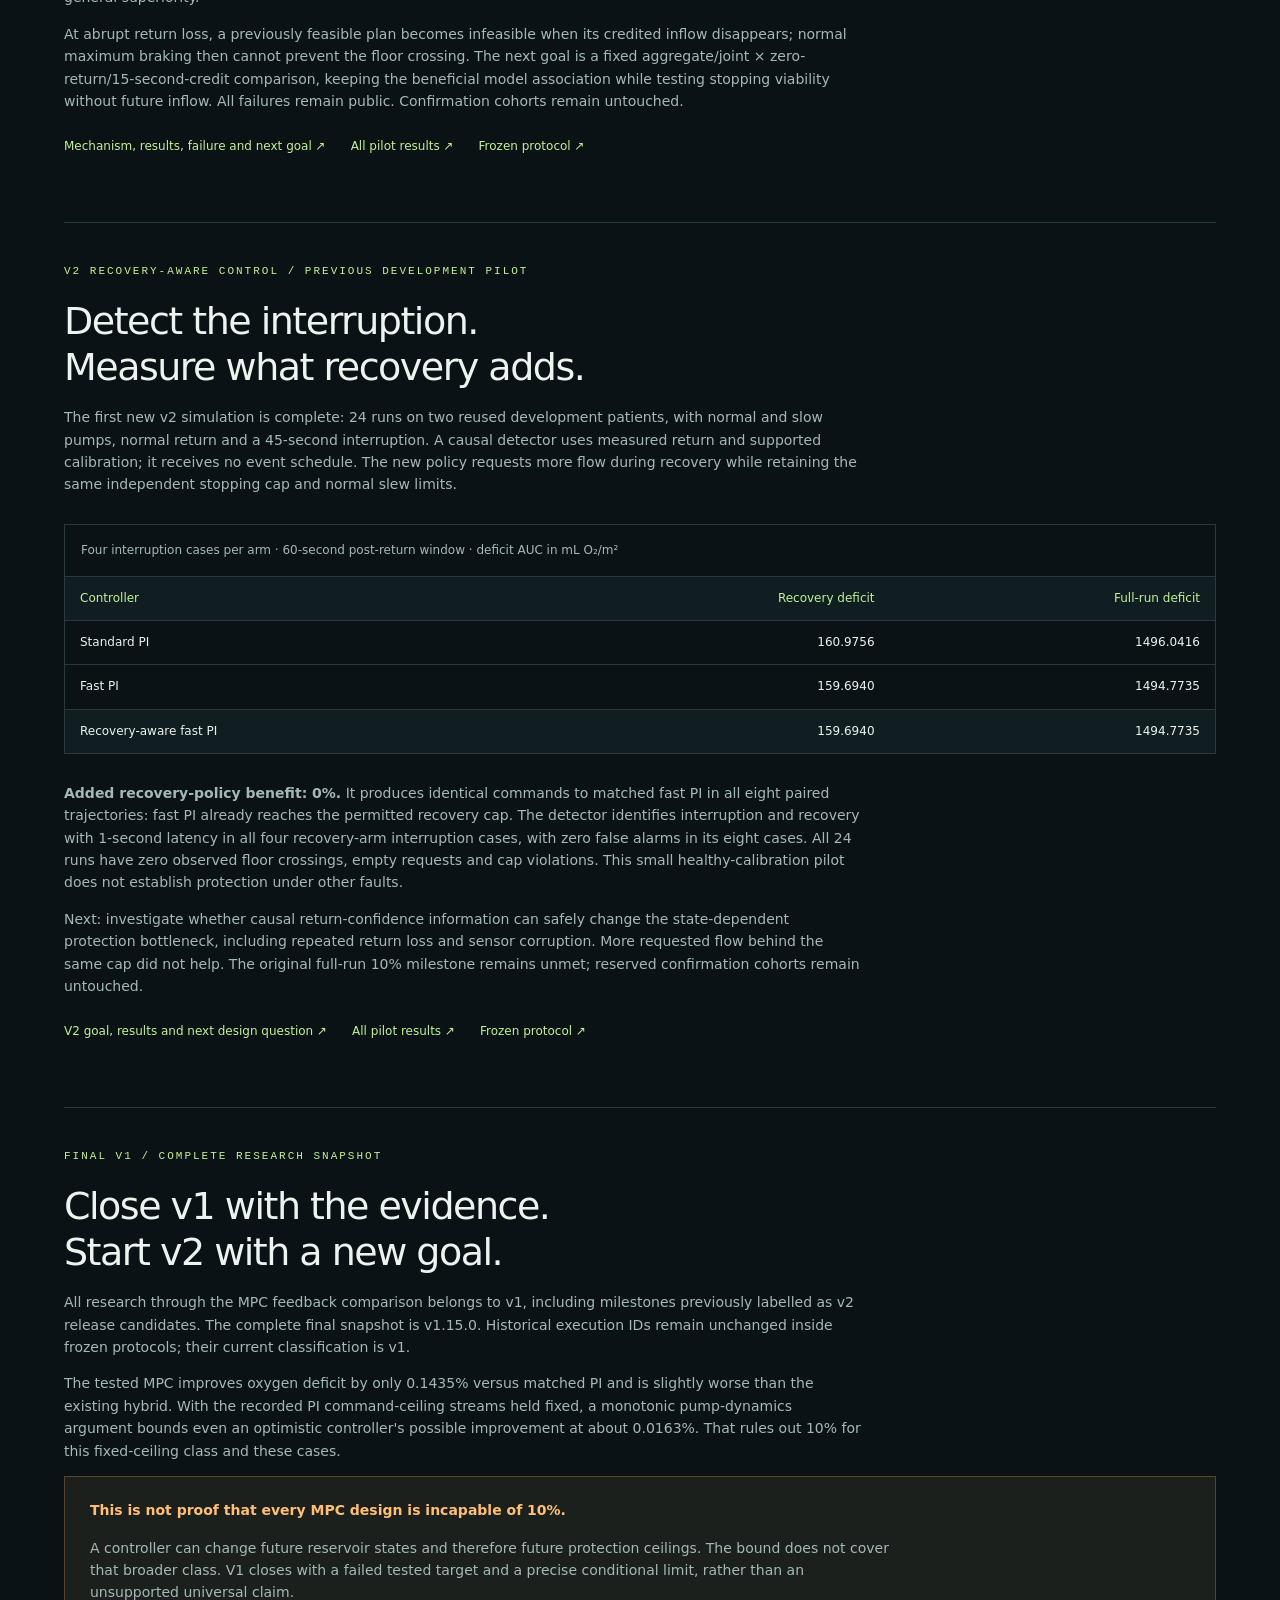
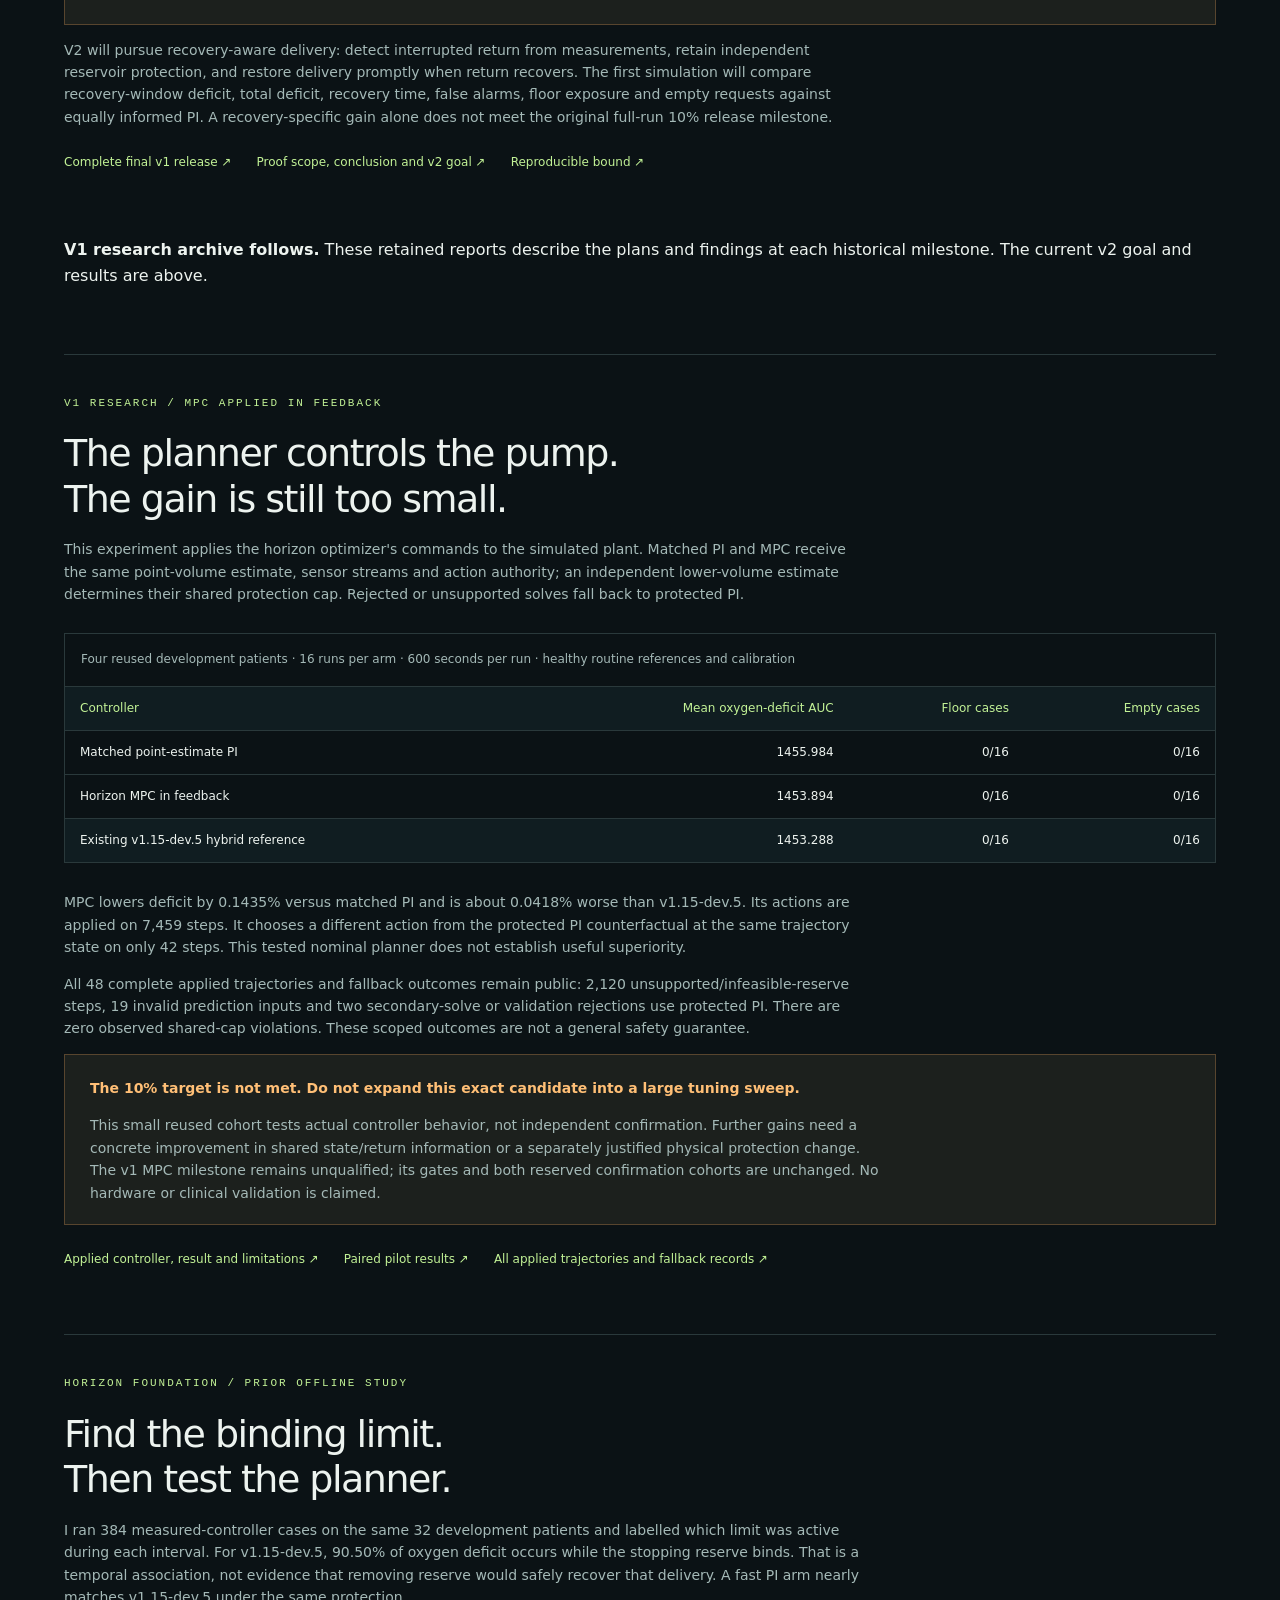
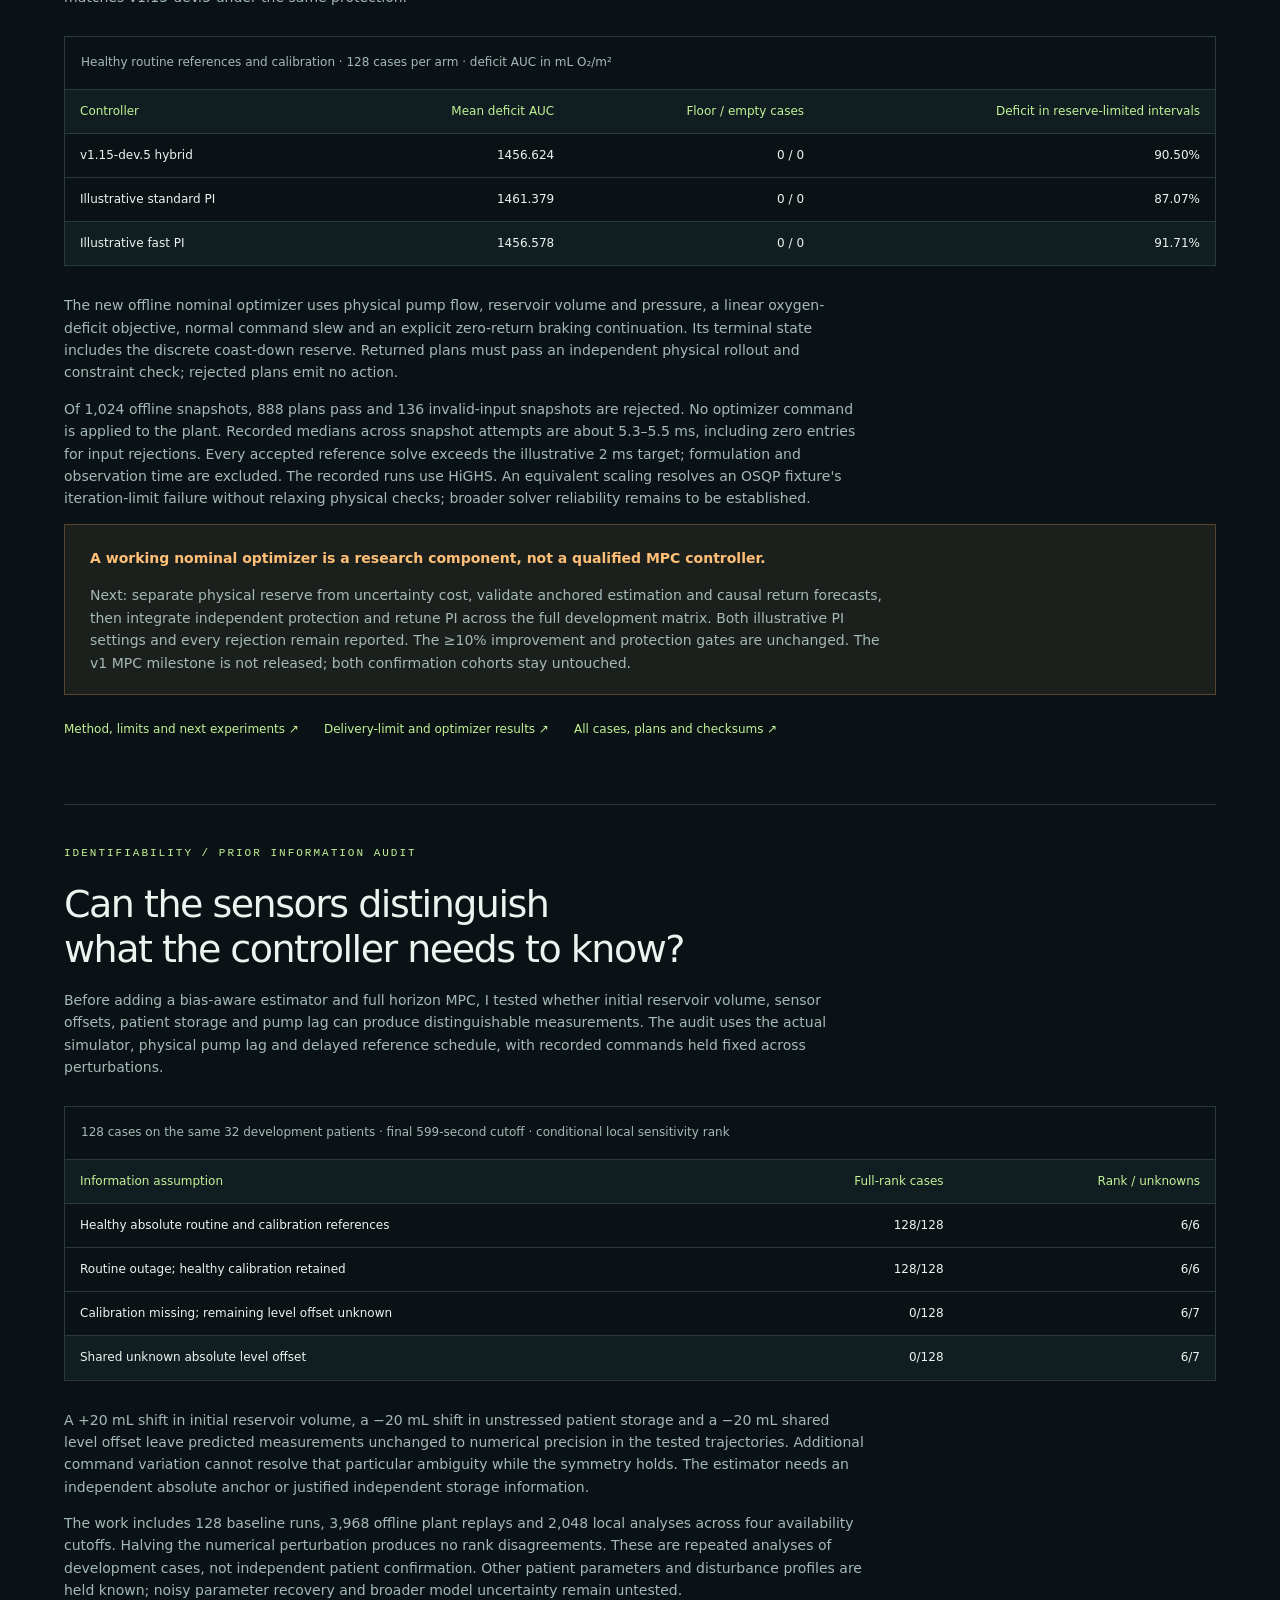
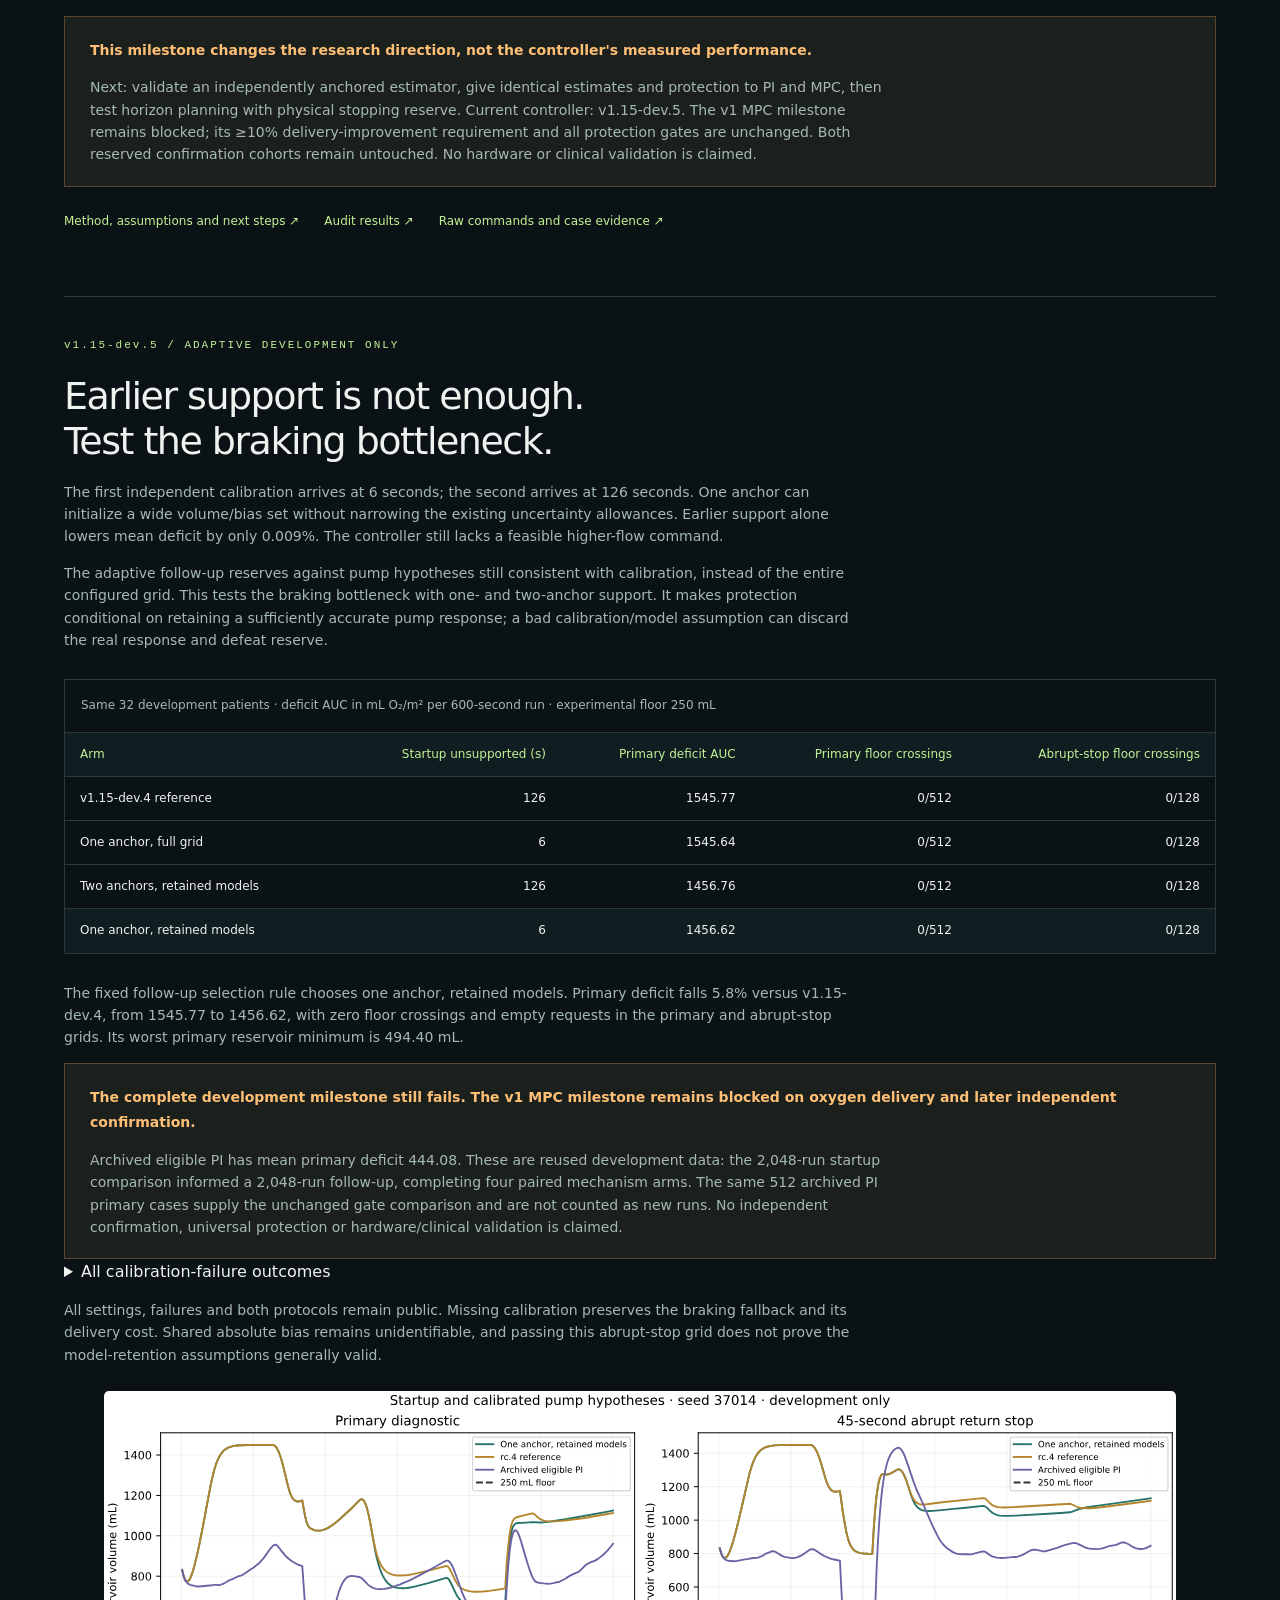
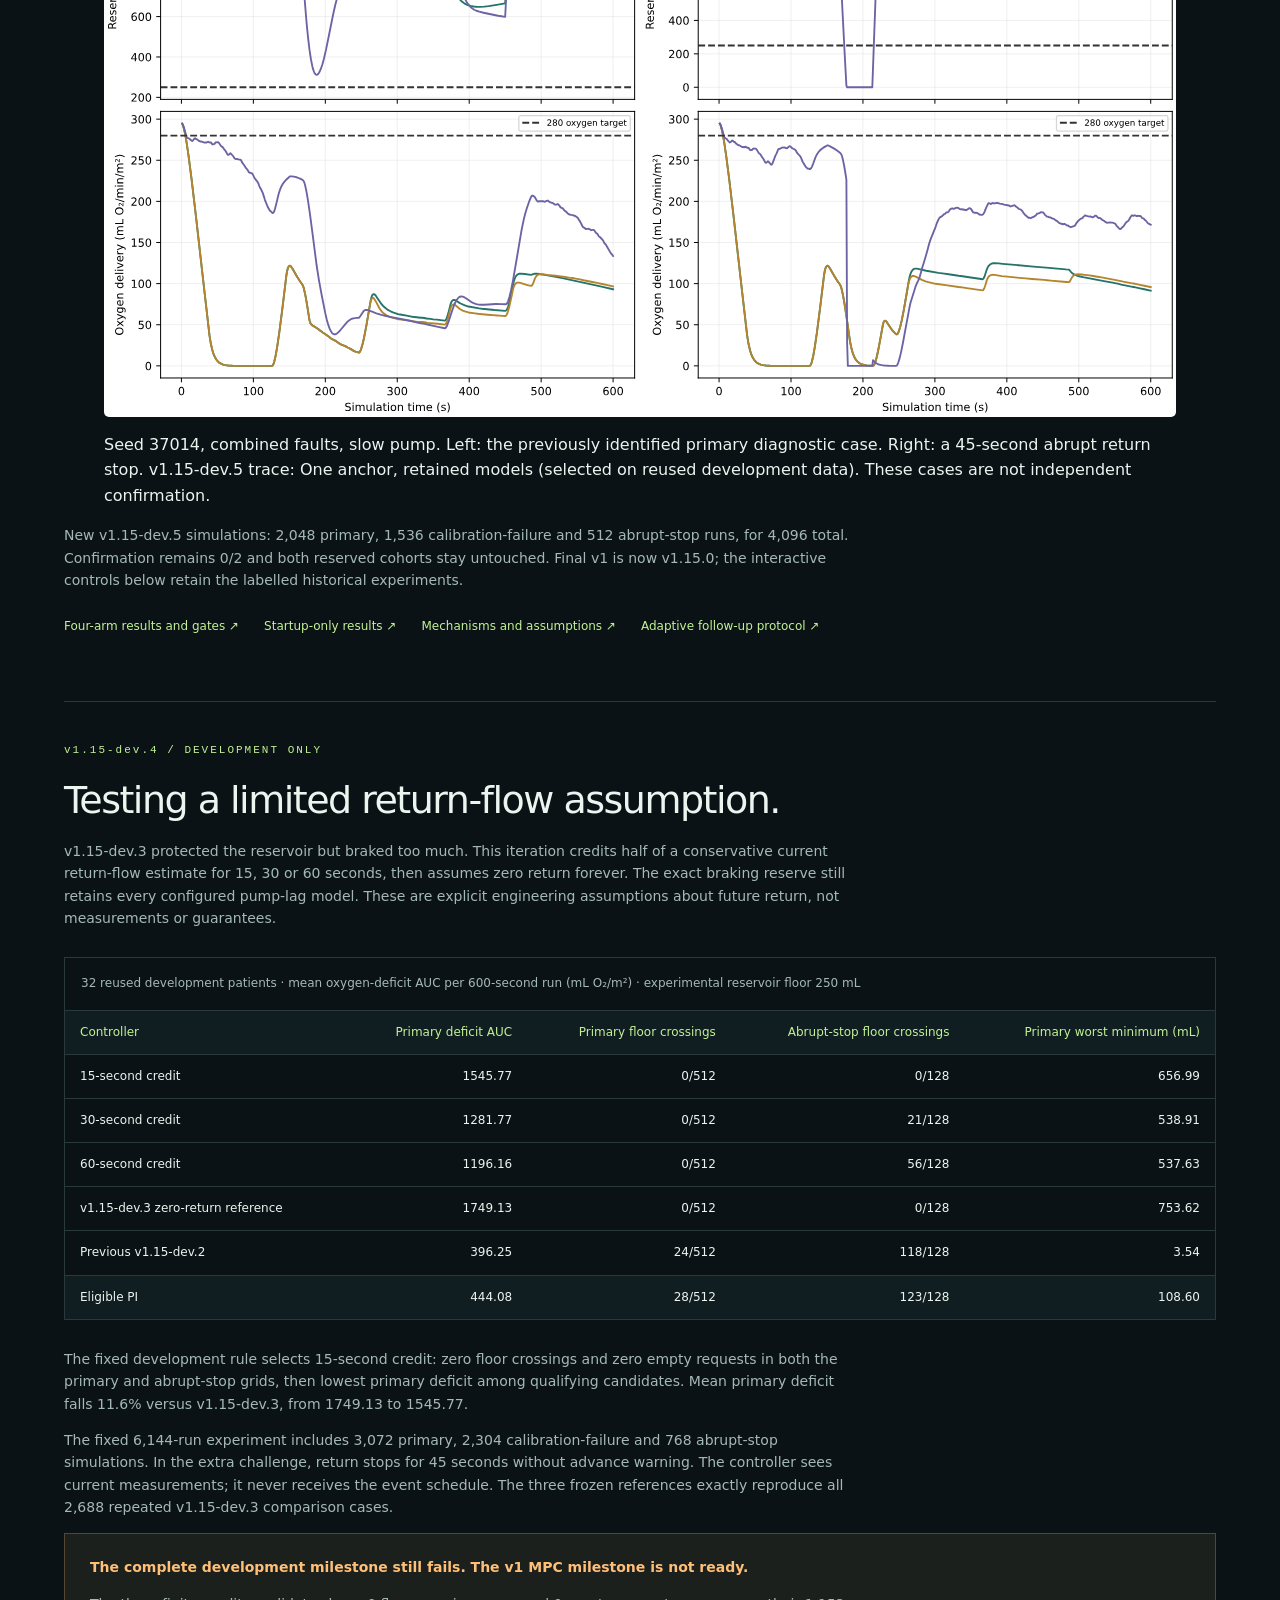
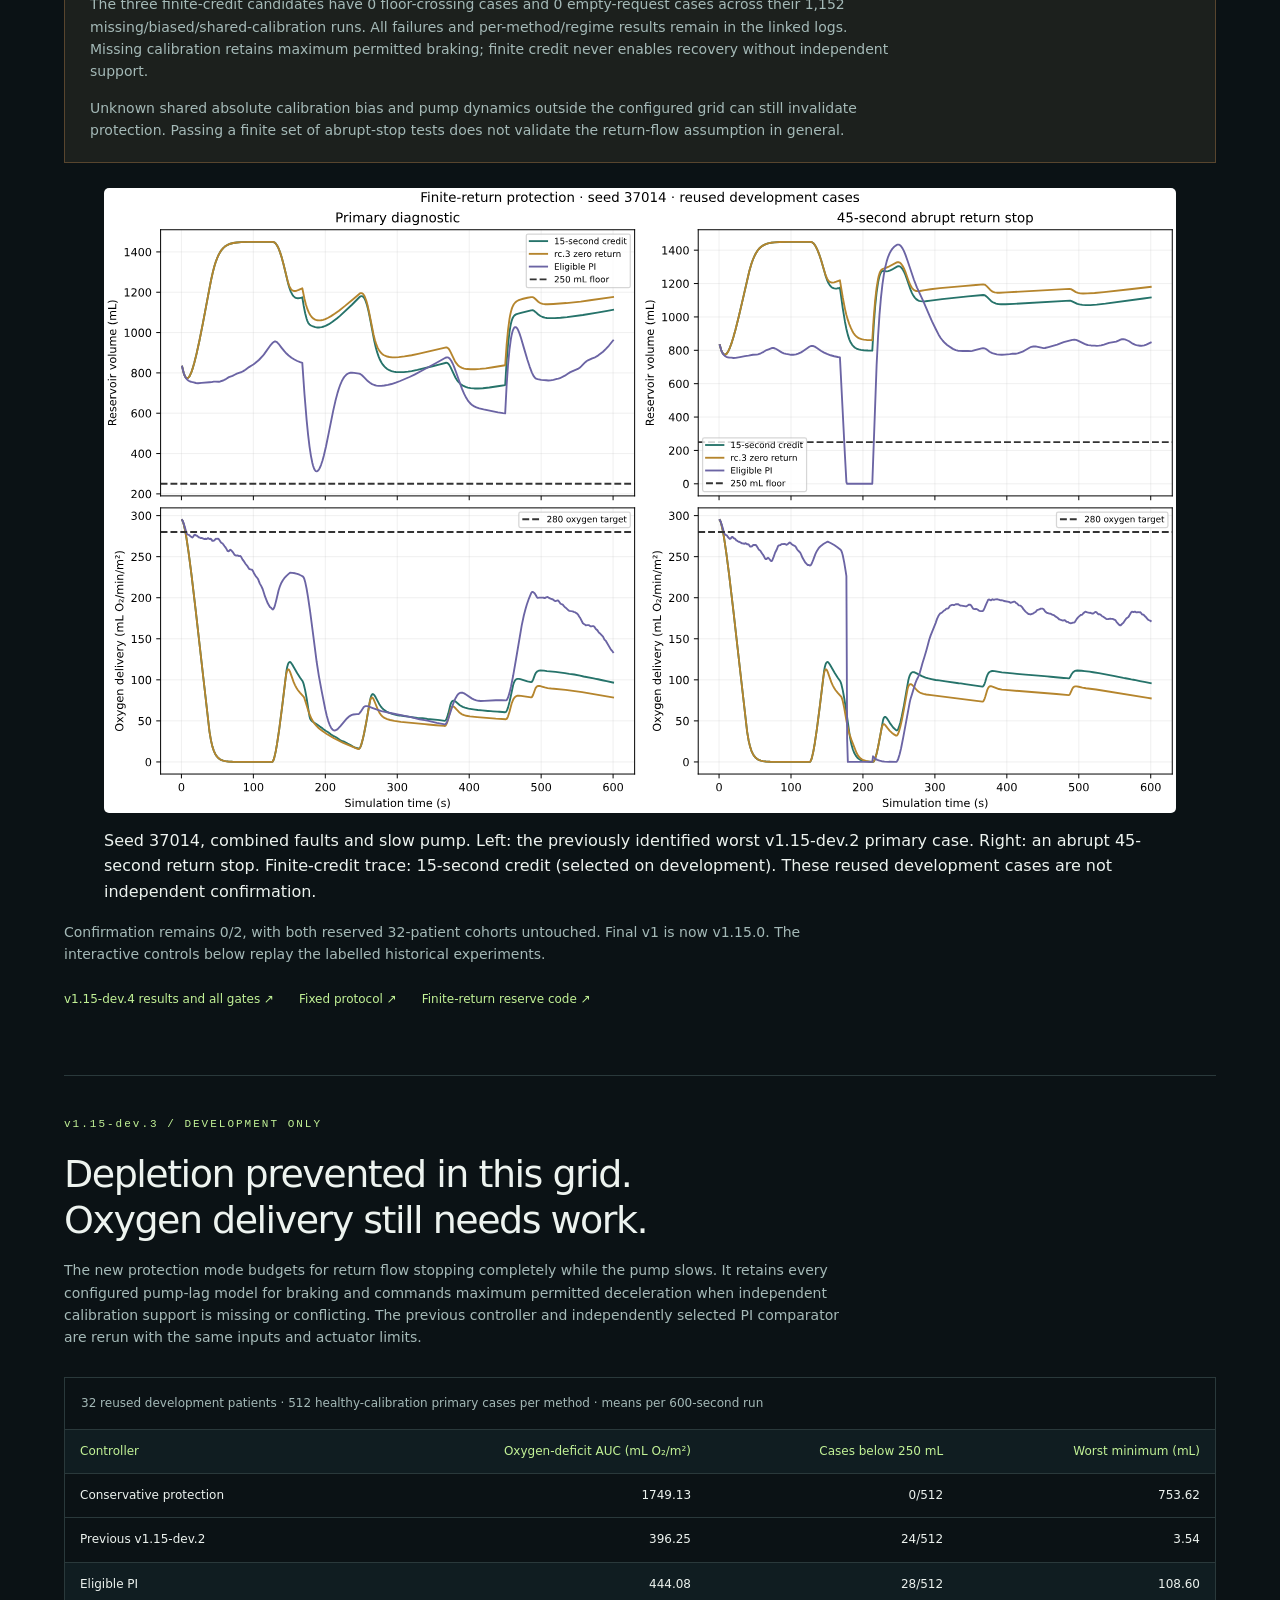
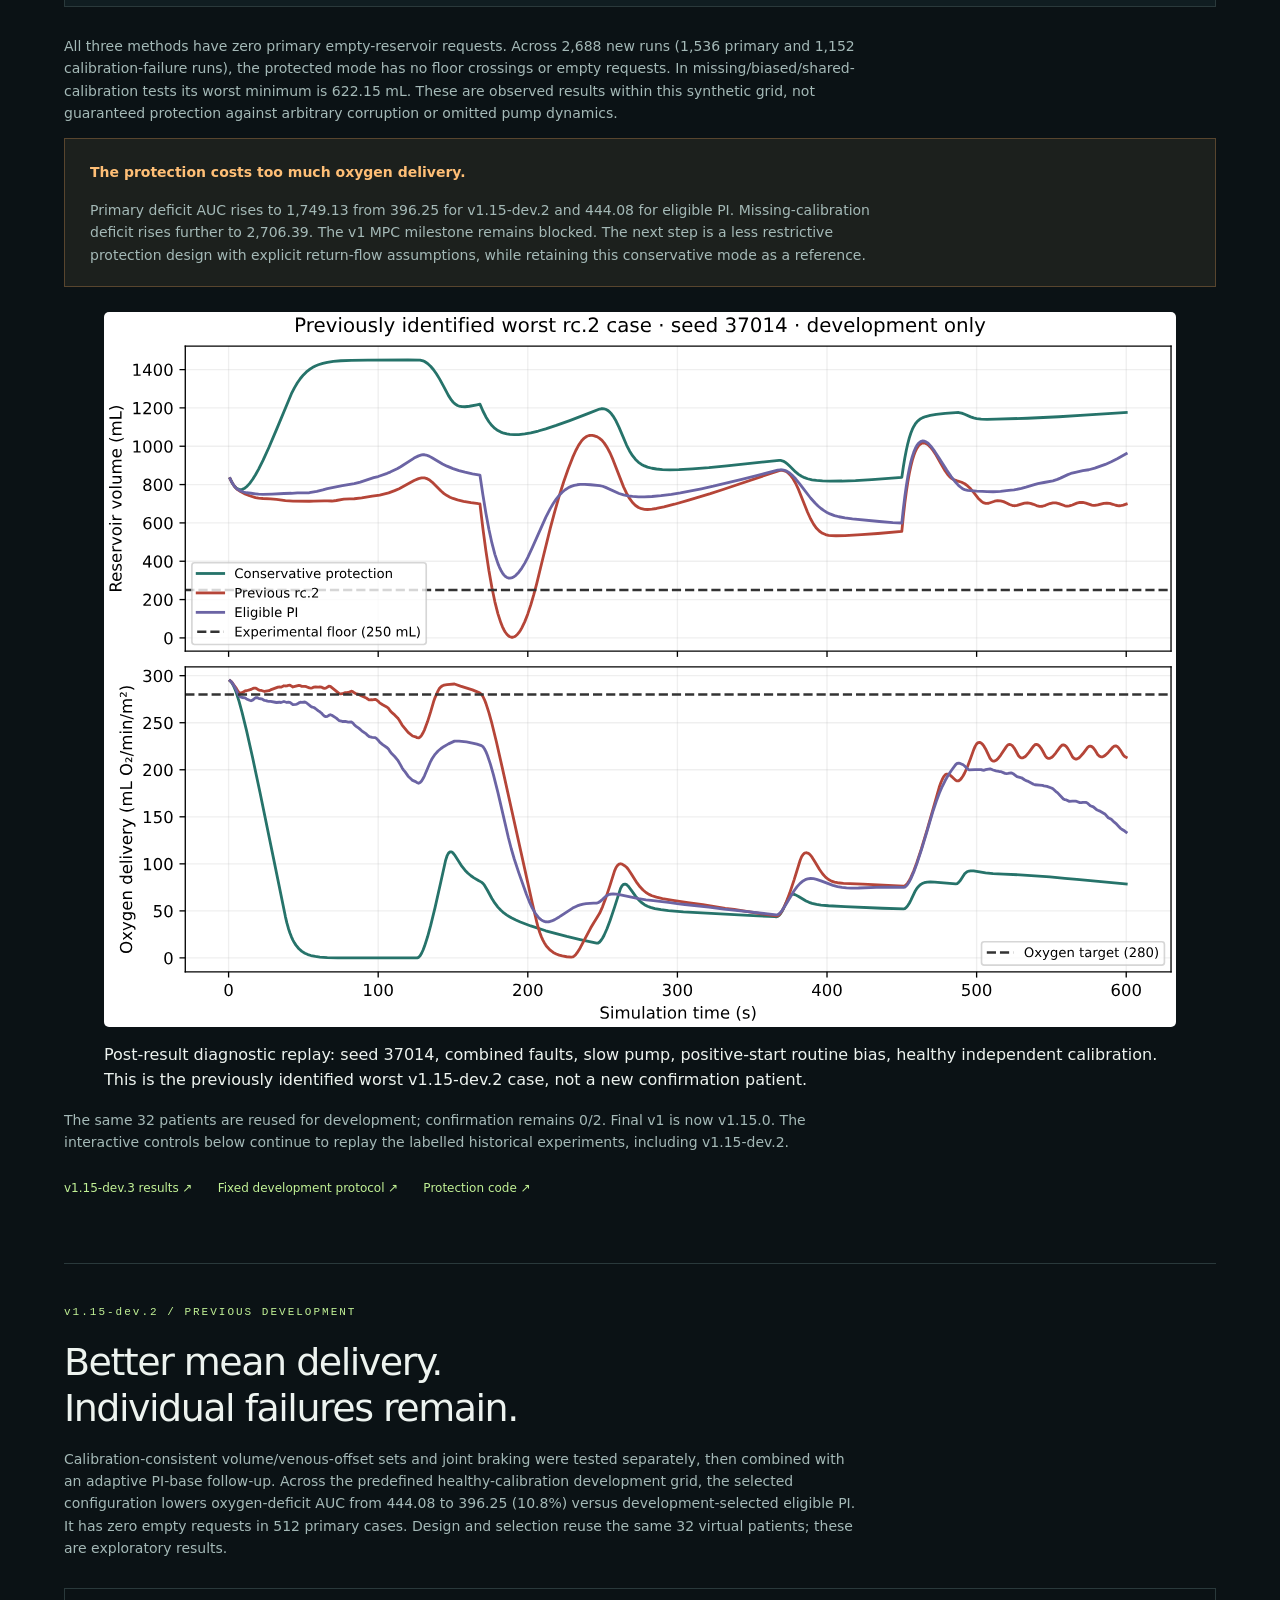
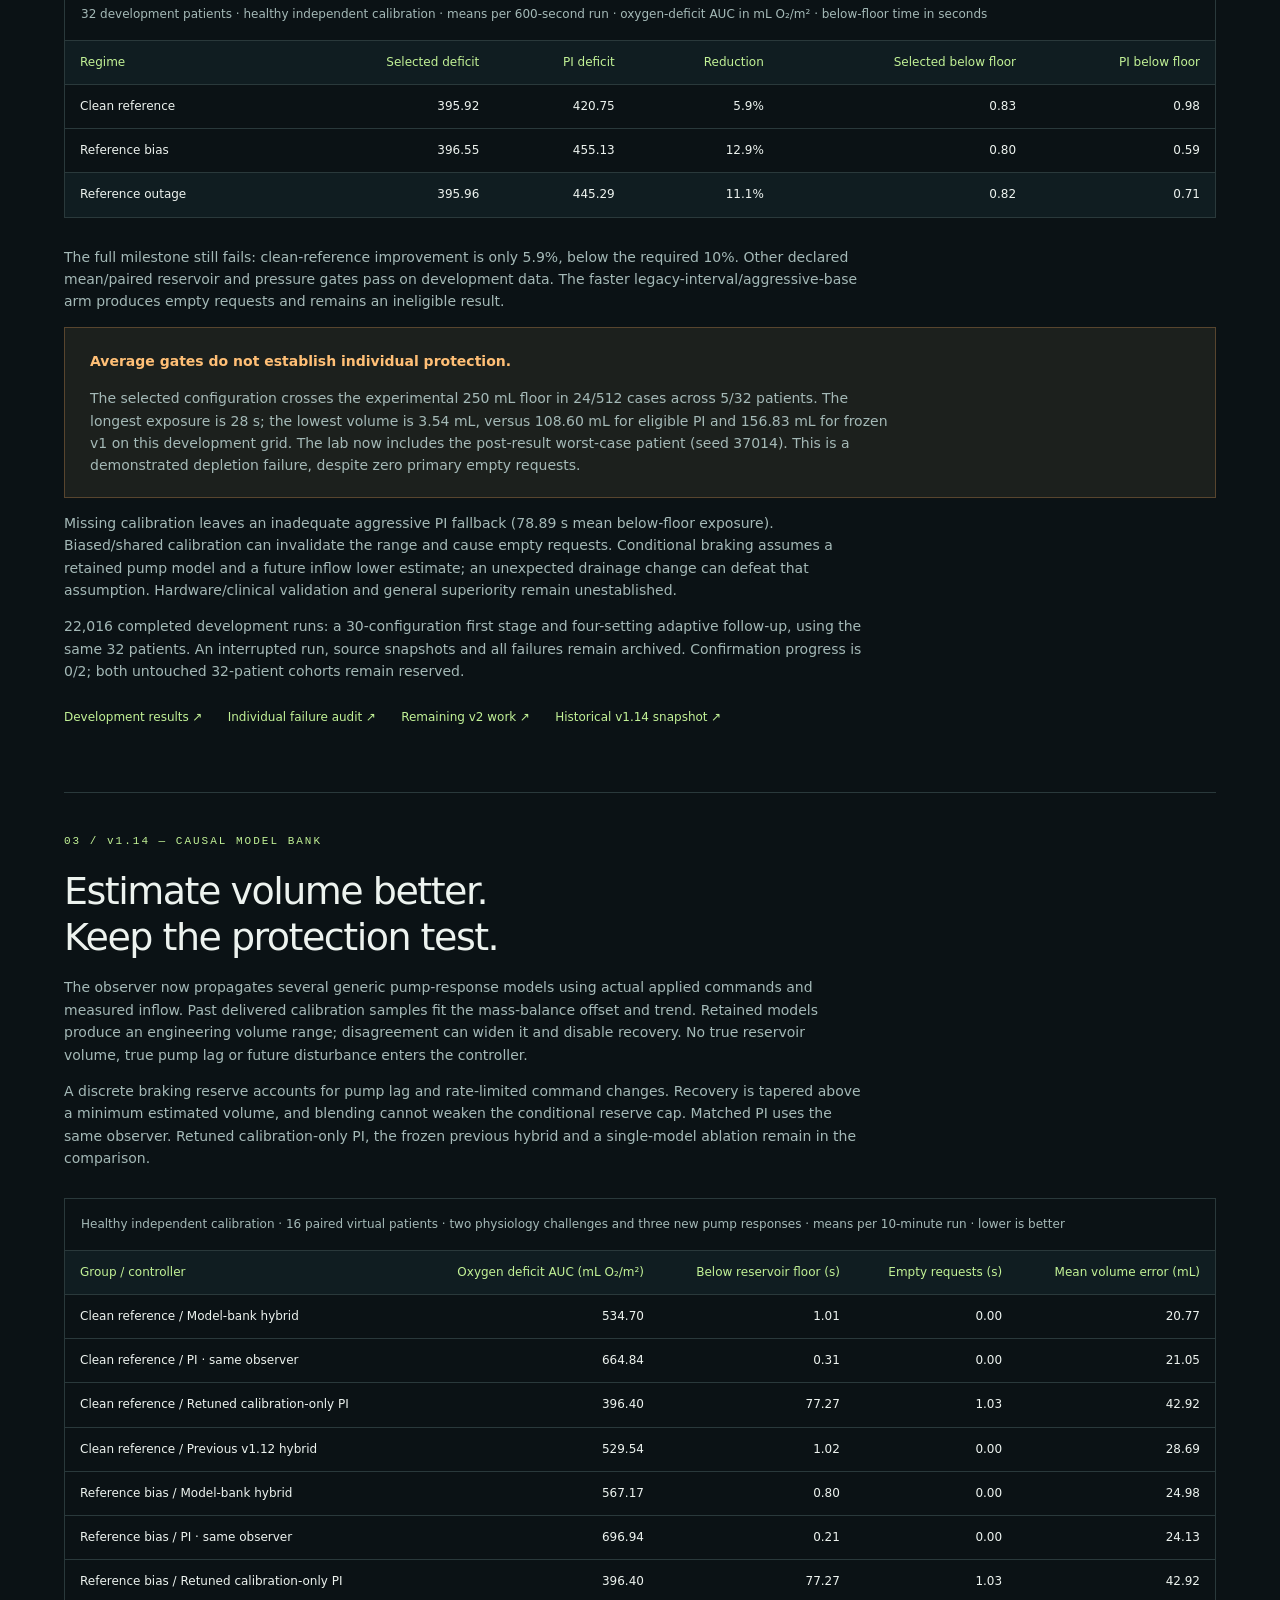
==== commit 251423b5: "Report v2 joint-cap delivery gains, interruption failures and zero-return goal" ====
--- a/perfusion-sentinel/index.html
+++ b/perfusion-sentinel/index.html
@@ -22,9 +22,20 @@
 <div class="aggregate"><div><p class="eyebrow">WHOLE EXPERIMENT / SELECTED PATIENT</p><div id="run-metrics" class="run-metrics"></div></div><div><p class="eyebrow" id="cohort-label">ORIGINAL COHORT / 24 VIRTUAL PATIENTS</p><p id="cohort"></p><small id="cohort-note">Difference = selected strategy − reactive. Bootstrap intervals describe the synthetic sampler, not clinical benefit.</small></div></div>
 </section>
 <section class="calculator"><div><p class="eyebrow">02 / A SMALL WHAT-IF</p><h2>Flow is only<br>half the story.</h2><p>At the same flow, anemia changes how much oxygen blood can carry. Try the standard arterial-content equation. This calculator is separate from the replay.</p></div><div class="calc-panel"><label>Hemoglobin <output id="hb-value"></output><input id="hb" type="range" min="5" max="13" step="0.1" value="9"></label><label>Pump flow <output id="flow-value"></output><input id="flow" type="range" min="2" max="7" step="0.1" value="4.5"></label><div class="calc-result"><strong id="calc-do2"></strong><span>mL O₂/min/m²</span></div><small>SaO₂ = 0.98 · PaO₂ = 150 mmHg · BSA = 1.85 m². Fixed hypothetical conditions; no recommended treatment.</small></div></section>
+<!-- v2-joint:start -->
+<section class="failure-section" id="v2-joint" aria-labelledby="v2-joint-heading">
+<p class="eyebrow">V2 JOINT HYPOTHESIS PROTECTION / DEVELOPMENT CANDIDATE REJECTED</p>
+<h2 id="v2-joint-heading">Less conservative delivery.<br>Interruption protection fails.</h2>
+<p>The recovery-only policy reached the same cap as fast PI. This next controller changes the cap: keep each retained pump model with its own volume lower bound and stopping reserve, instead of combining extrema from different models. Both PI arms receive the same observer output; every retained model must pass. Floor, slew, calibration allowances and the existing 15-second return-credit assumption remain unchanged.</p>
+<div class="table-scroll" tabindex="0" role="region" aria-label="Joint hypothesis cap comparison"><table><caption>40 runs · two reused development patients · four paired cases per row · full-run deficit reduction vs aggregate PI</caption><thead><tr><th scope="col">Case</th><th scope="col">Deficit reduction</th><th scope="col">Aggregate floor cases</th><th scope="col">Joint floor cases</th></tr></thead><tbody><tr><th scope="row">Normal return</th><td>12.58%</td><td>0/4</td><td>0/4</td></tr><tr><th scope="row">Single interruption</th><td>6.39%</td><td>0/4</td><td>2/4</td></tr><tr><th scope="row">Repeated interruptions</th><td>5.14%</td><td>0/4</td><td>2/4</td></tr><tr><th scope="row">Repeated + biased return</th><td>5.09%</td><td>0/4</td><td>2/4</td></tr><tr><th scope="row">Repeated + noisy return</th><td>6.39%</td><td>0/4</td><td>2/4</td></tr></tbody></table></div>
+<p><strong>This candidate is not selected.</strong> Normal-return deficit falls from 1414.5171 to 1236.5382, but the joint arm crosses the 250 mL floor in 8/20 runs, versus 0/20 for aggregate PI. Worst volume is 68.10 mL; both arms have zero empty requests. The 12.58% normal-return result does not satisfy the full project milestone or establish general superiority.</p>
+<p>At abrupt return loss, a previously feasible plan becomes infeasible when its credited inflow disappears; normal maximum braking then cannot prevent the floor crossing. The next goal is a fixed aggregate/joint × zero-return/15-second-credit comparison, keeping the beneficial model association while testing stopping viability without future inflow. All failures remain public. Confirmation cohorts remain untouched.</p>
+<div class="links"><a href="https://github.com/vudeern/cardiopulmanoary_bypass_simulation/blob/main/docs/V2_JOINT.md">Mechanism, results, failure and next goal ↗</a><a href="https://github.com/vudeern/cardiopulmanoary_bypass_simulation/blob/main/results/v2-joint-pilot/summary.json">All pilot results ↗</a><a href="https://github.com/vudeern/cardiopulmanoary_bypass_simulation/blob/main/results/v2-joint-pilot/protocol.json">Frozen protocol ↗</a></div>
+</section>
+<!-- v2-joint:end -->
 <!-- v2-recovery:start -->
 <section class="failure-section" id="v2-recovery" aria-labelledby="v2-recovery-heading">
-<p class="eyebrow">V2 RECOVERY-AWARE CONTROL / FIRST DEVELOPMENT PILOT</p>
+<p class="eyebrow">V2 RECOVERY-AWARE CONTROL / PREVIOUS DEVELOPMENT PILOT</p>
 <h2 id="v2-recovery-heading">Detect the interruption.<br>Measure what recovery adds.</h2>
 <p>The first new v2 simulation is complete: 24 runs on two reused development patients, with normal and slow pumps, normal return and a 45-second interruption. A causal detector uses measured return and supported calibration; it receives no event schedule. The new policy requests more flow during recovery while retaining the same independent stopping cap and normal slew limits.</p>
 <div class="table-scroll" tabindex="0" role="region" aria-label="V2 recovery comparison"><table><caption>Four interruption cases per arm · 60-second post-return window · deficit AUC in mL O₂/m²</caption><thead><tr><th scope="col">Controller</th><th scope="col">Recovery deficit</th><th scope="col">Full-run deficit</th></tr></thead><tbody><tr><th scope="row">Standard PI</th><td>160.9756</td><td>1496.0416</td></tr><tr><th scope="row">Fast PI</th><td>159.6940</td><td>1494.7735</td></tr><tr><th scope="row">Recovery-aware fast PI</th><td>159.6940</td><td>1494.7735</td></tr></tbody></table></div>
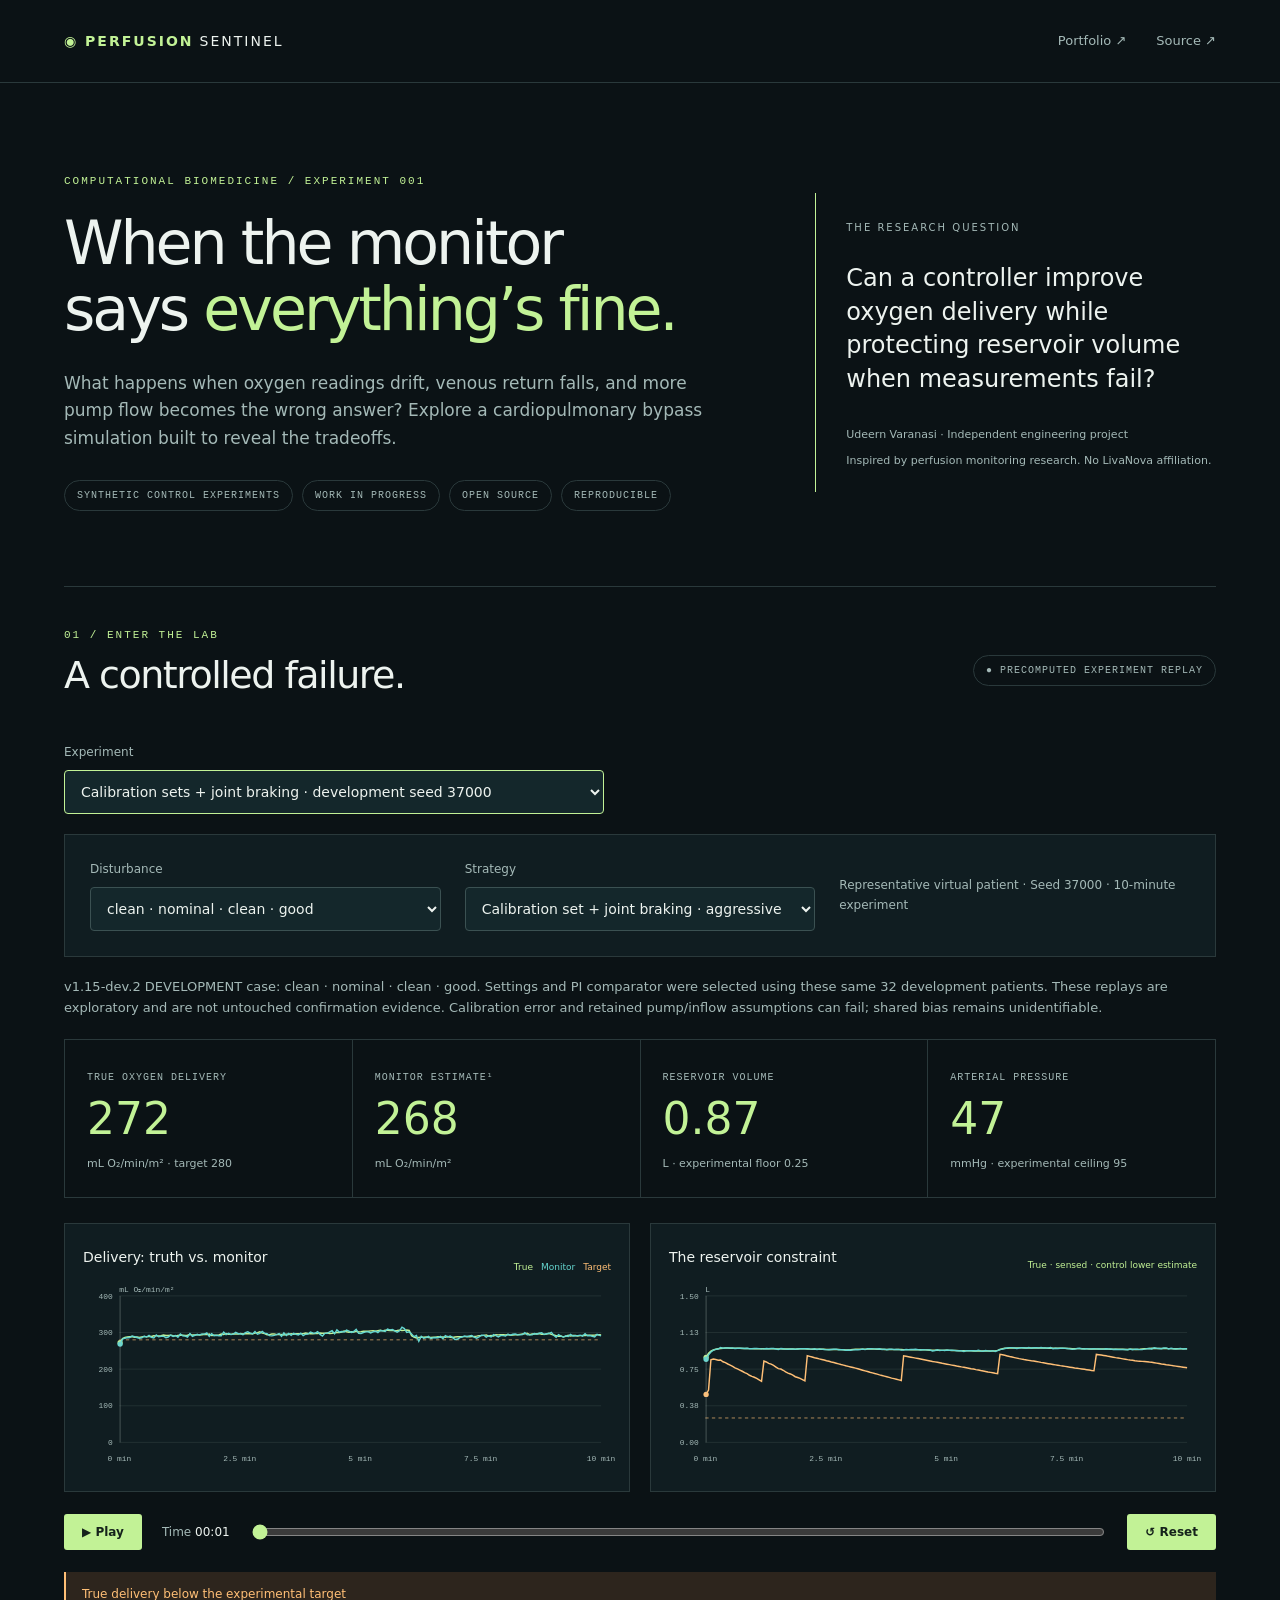
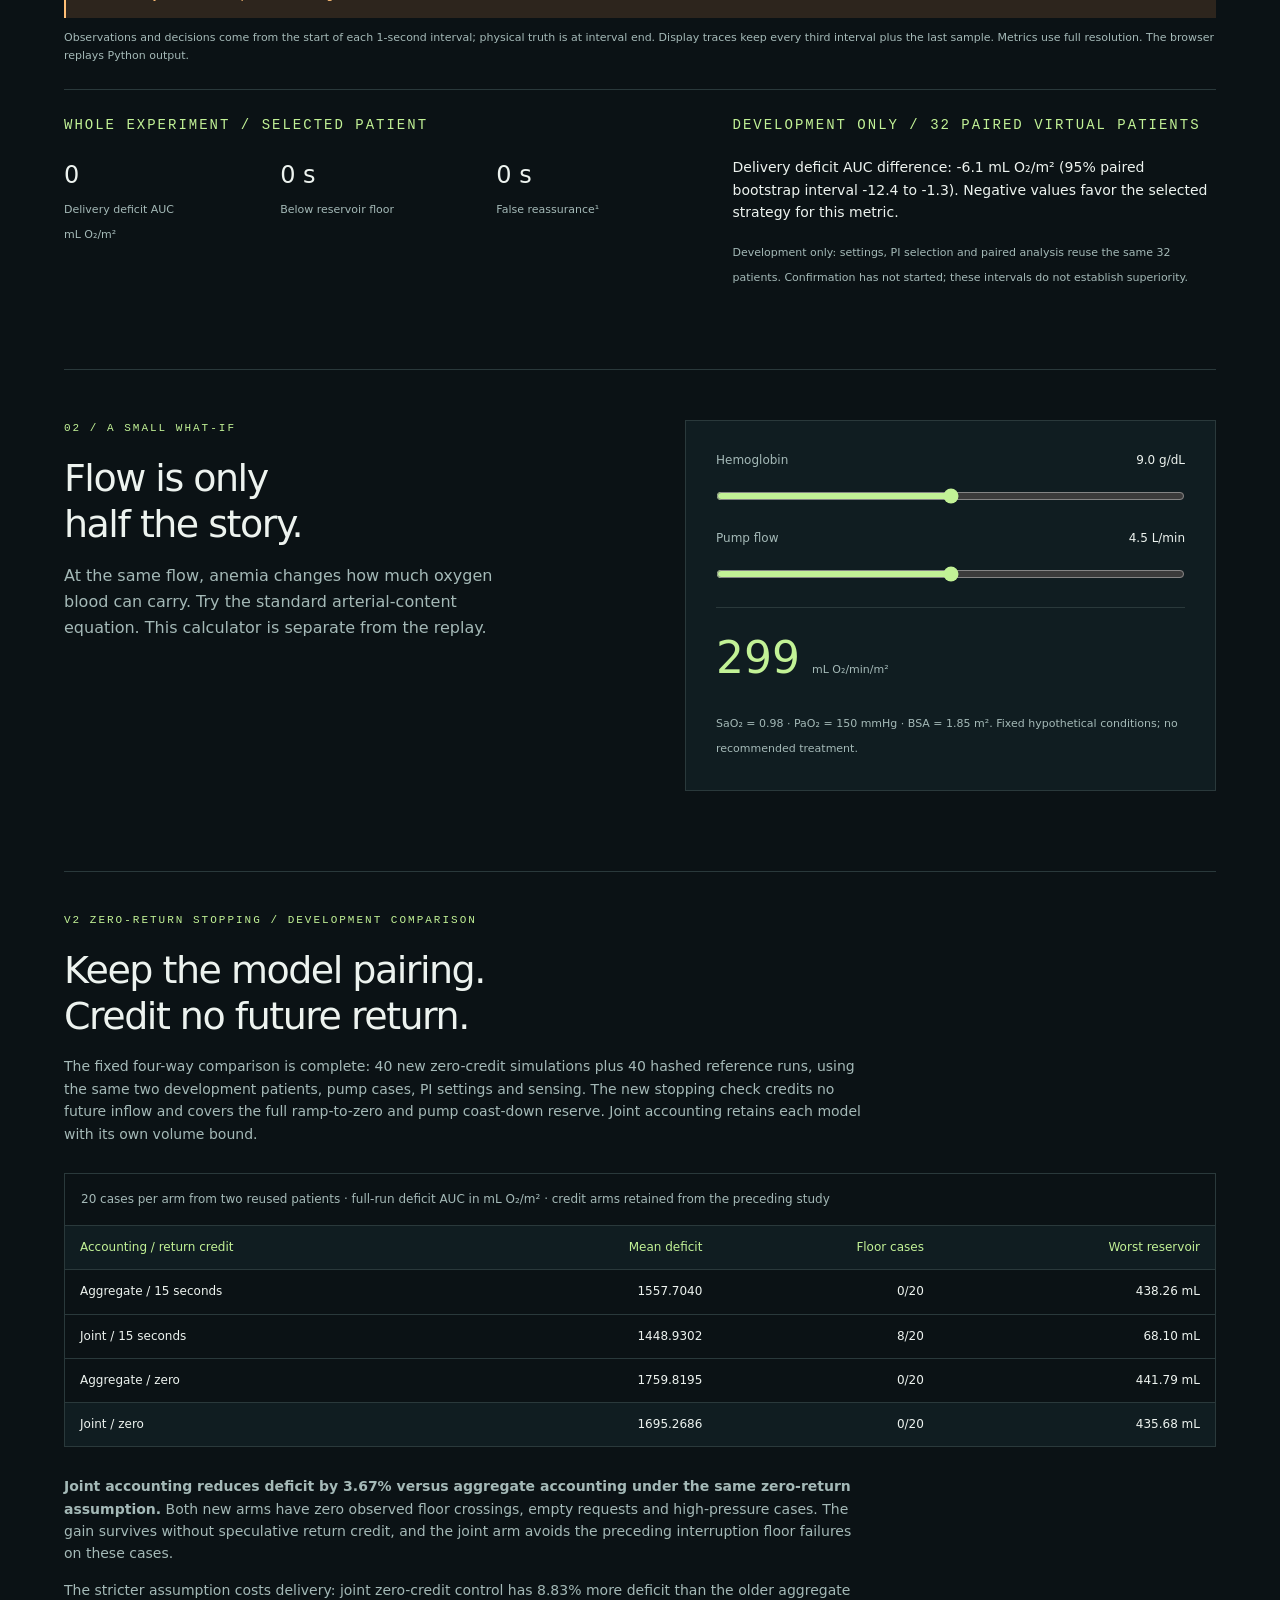
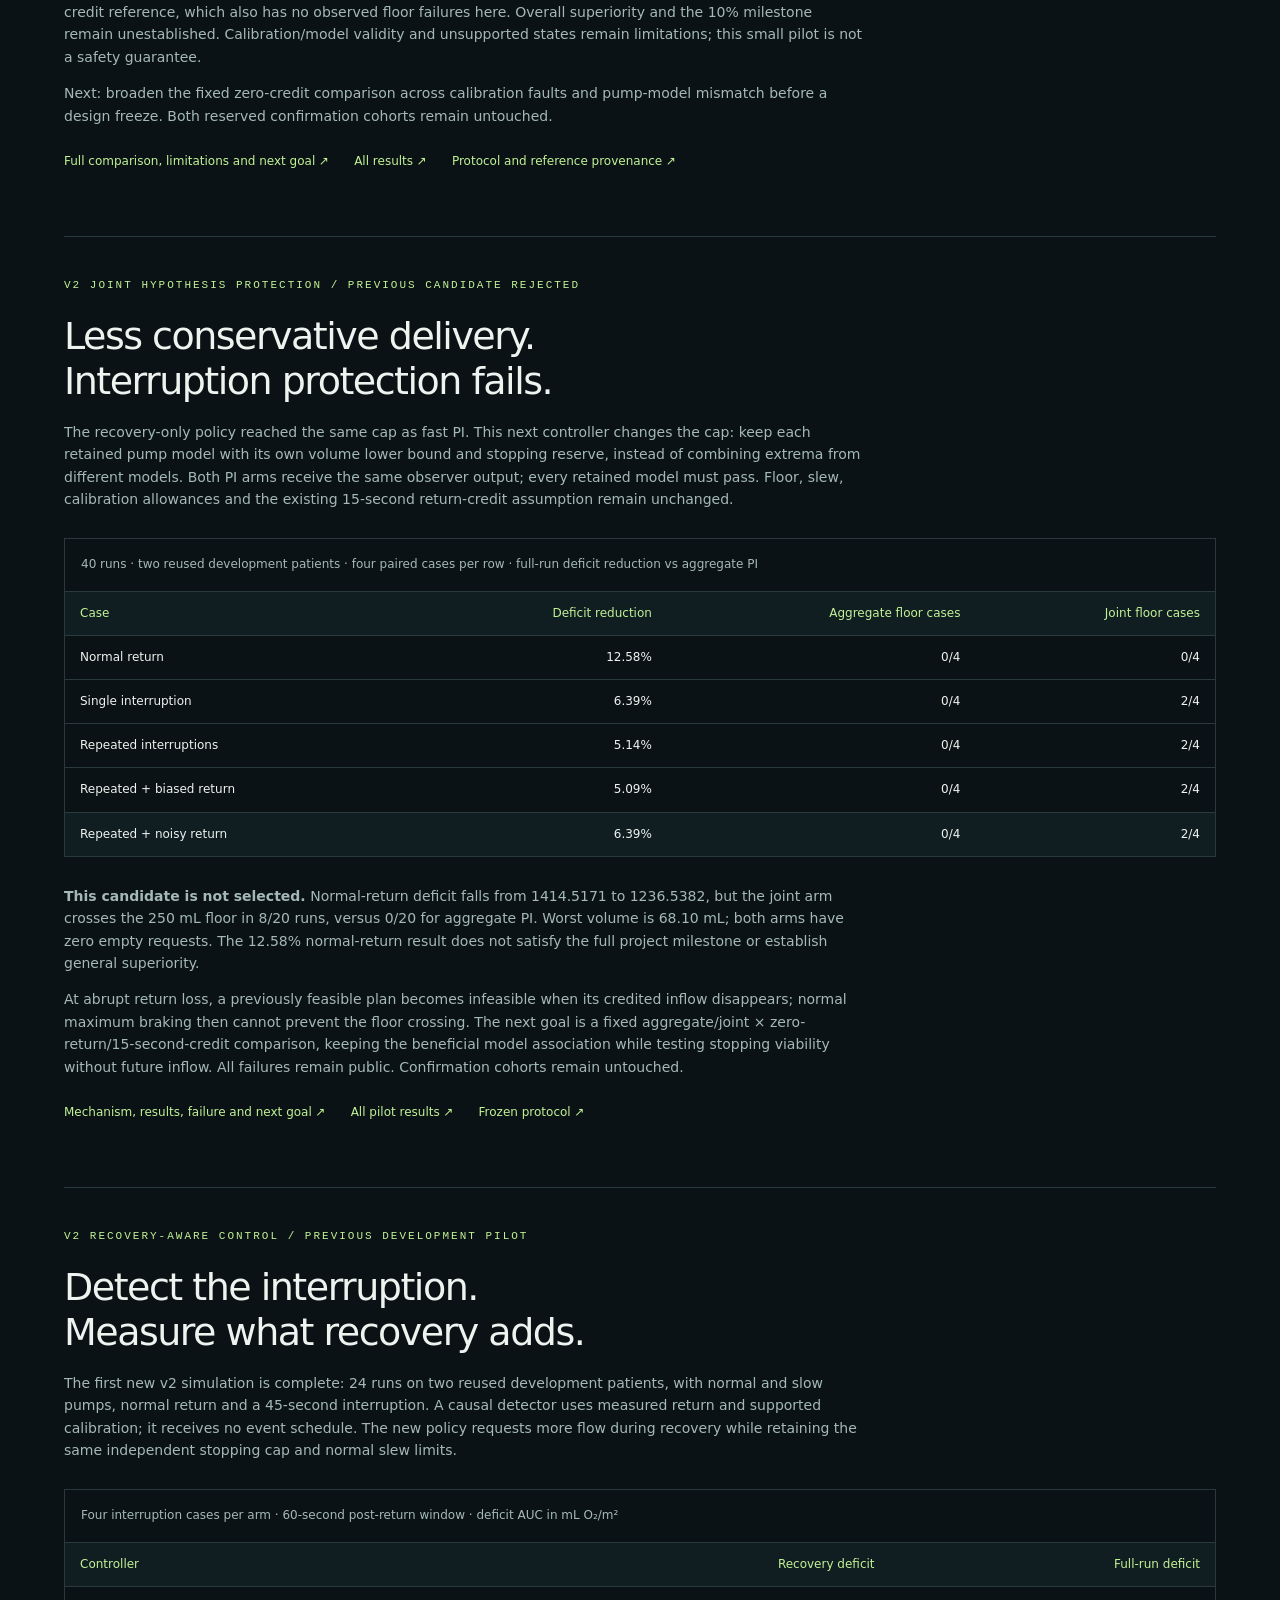
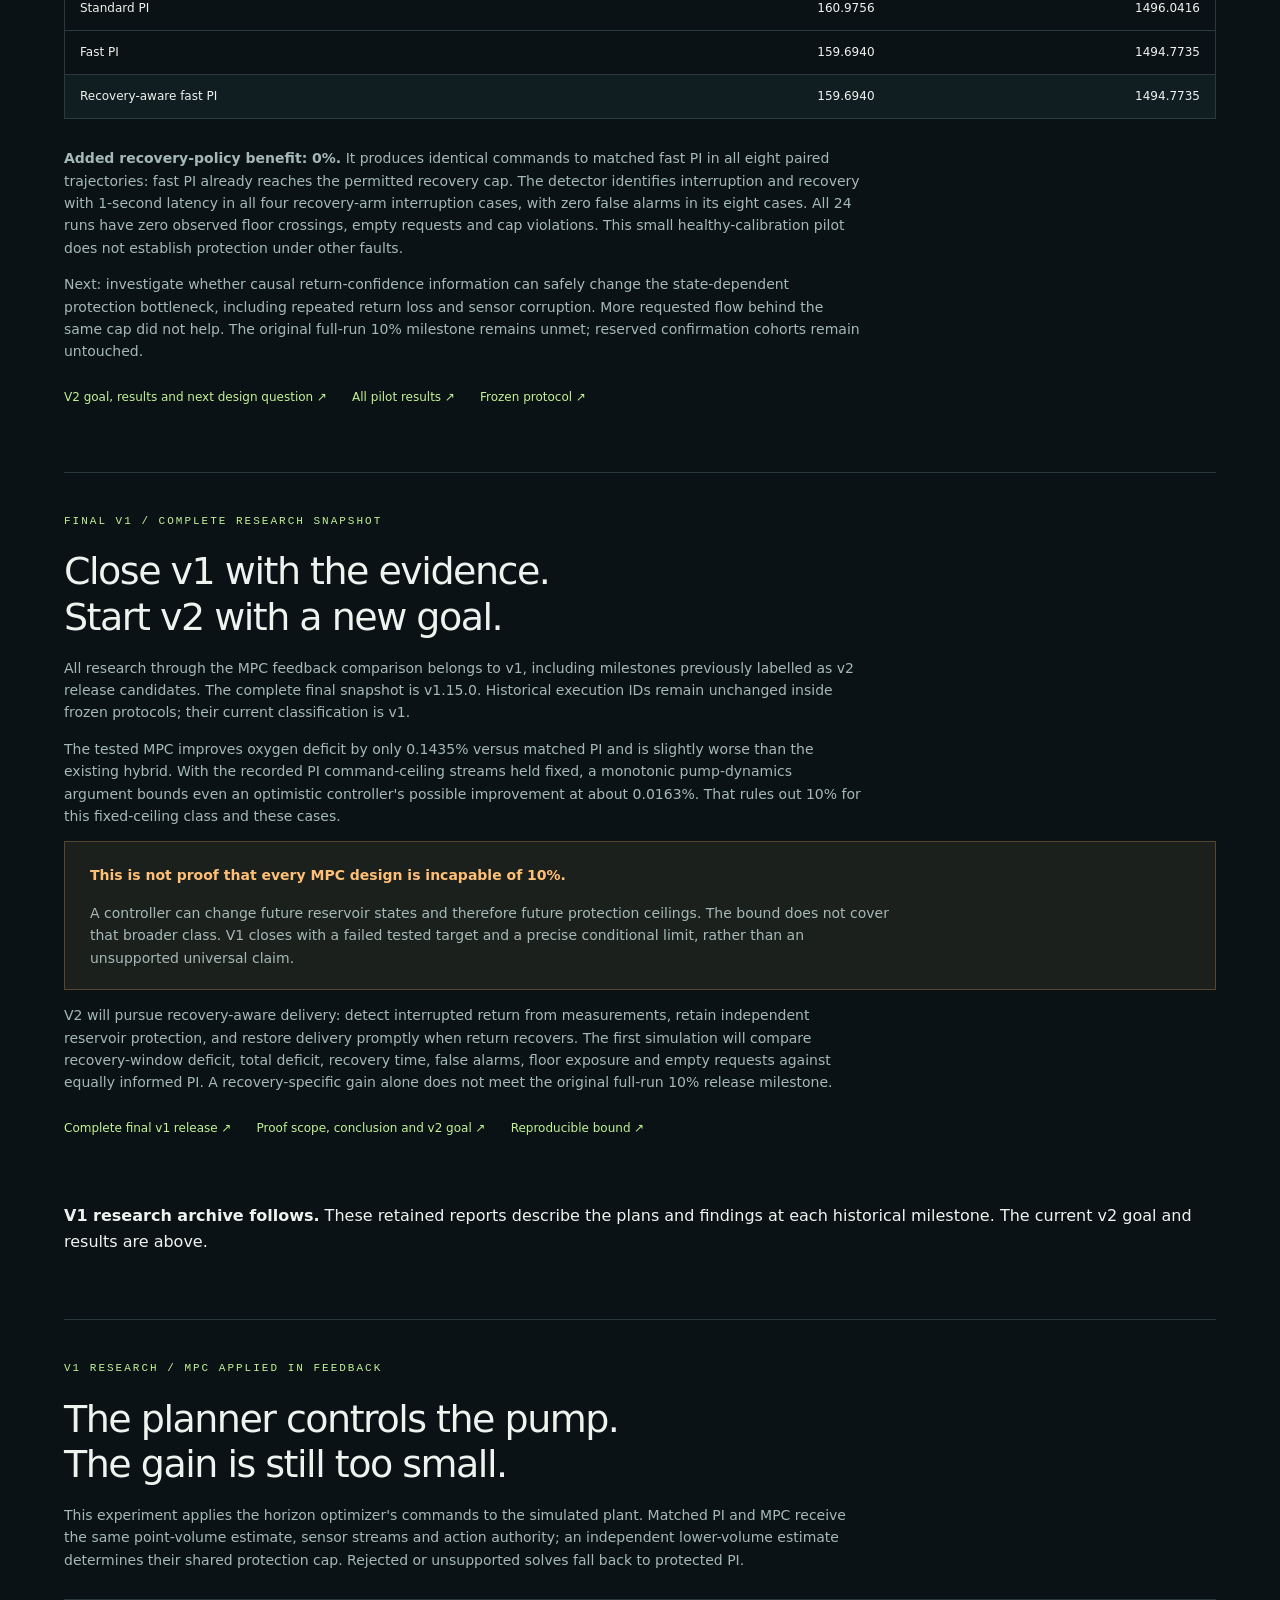
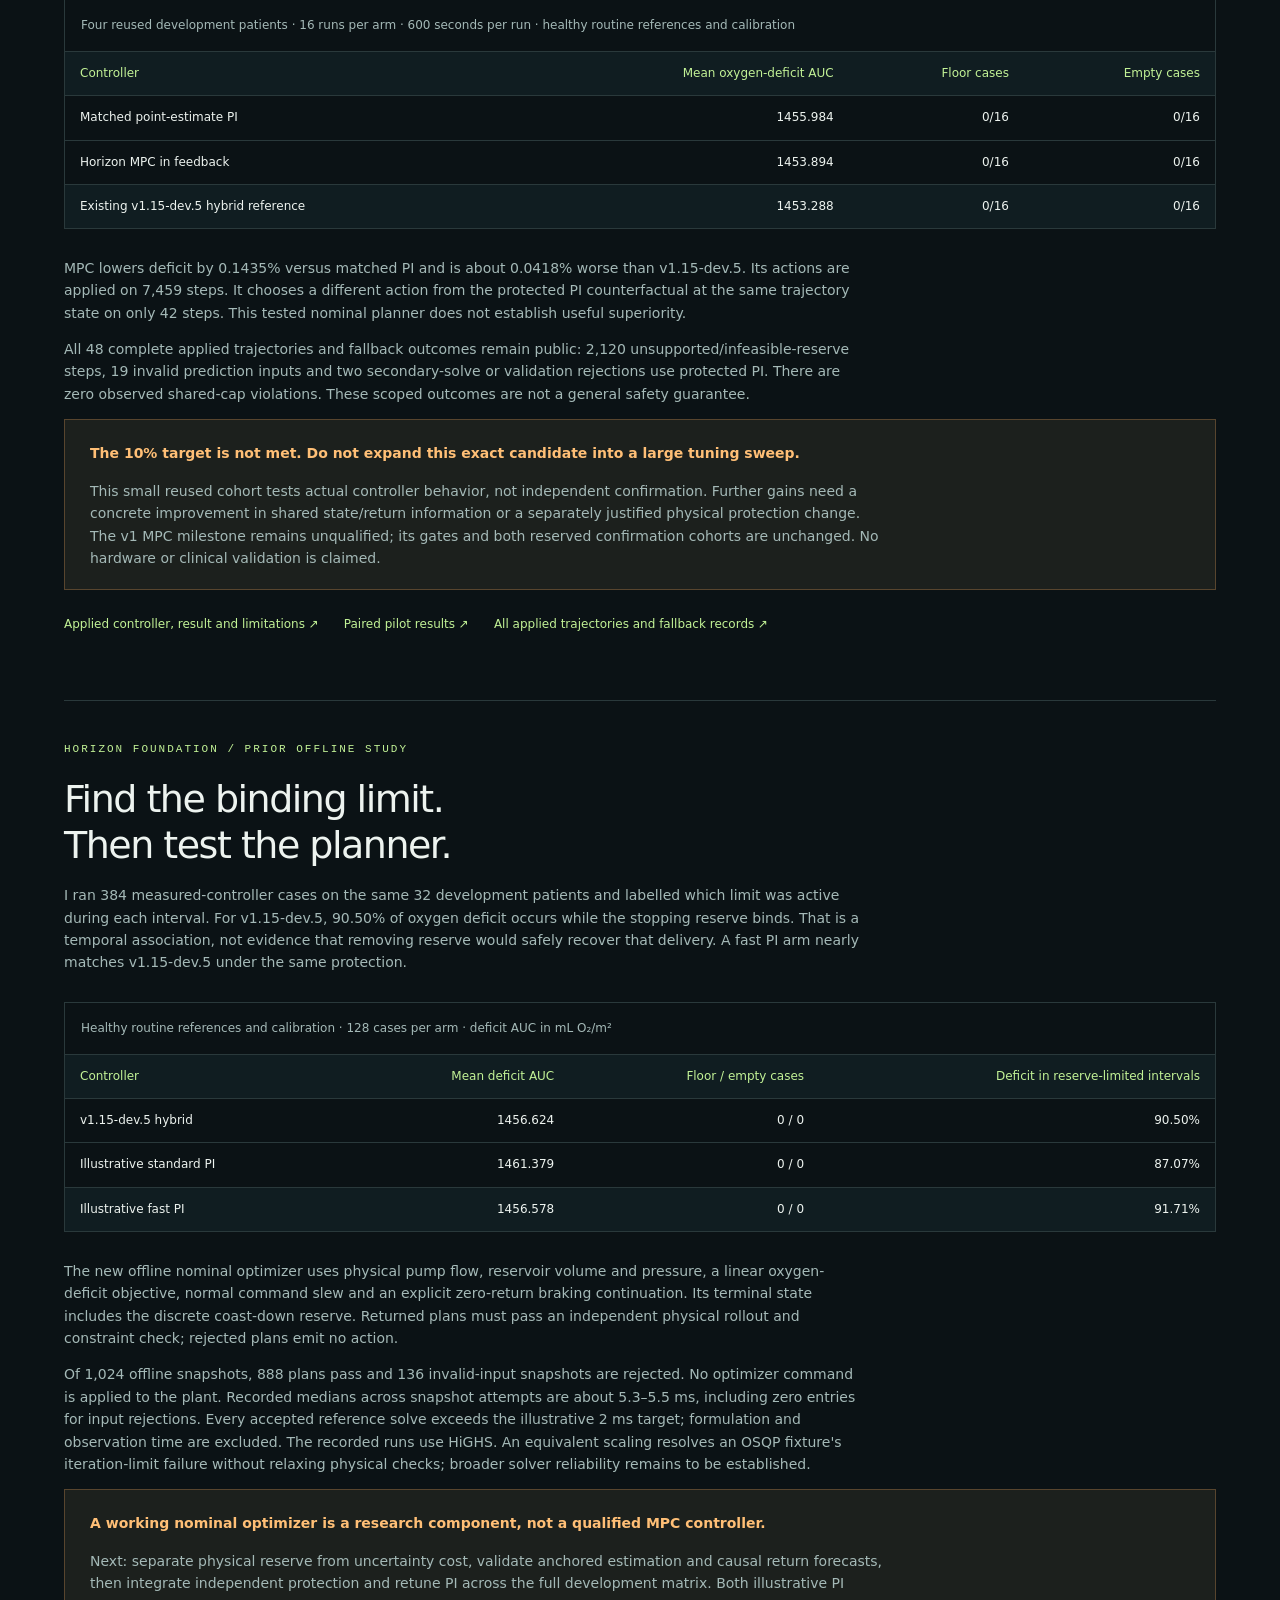
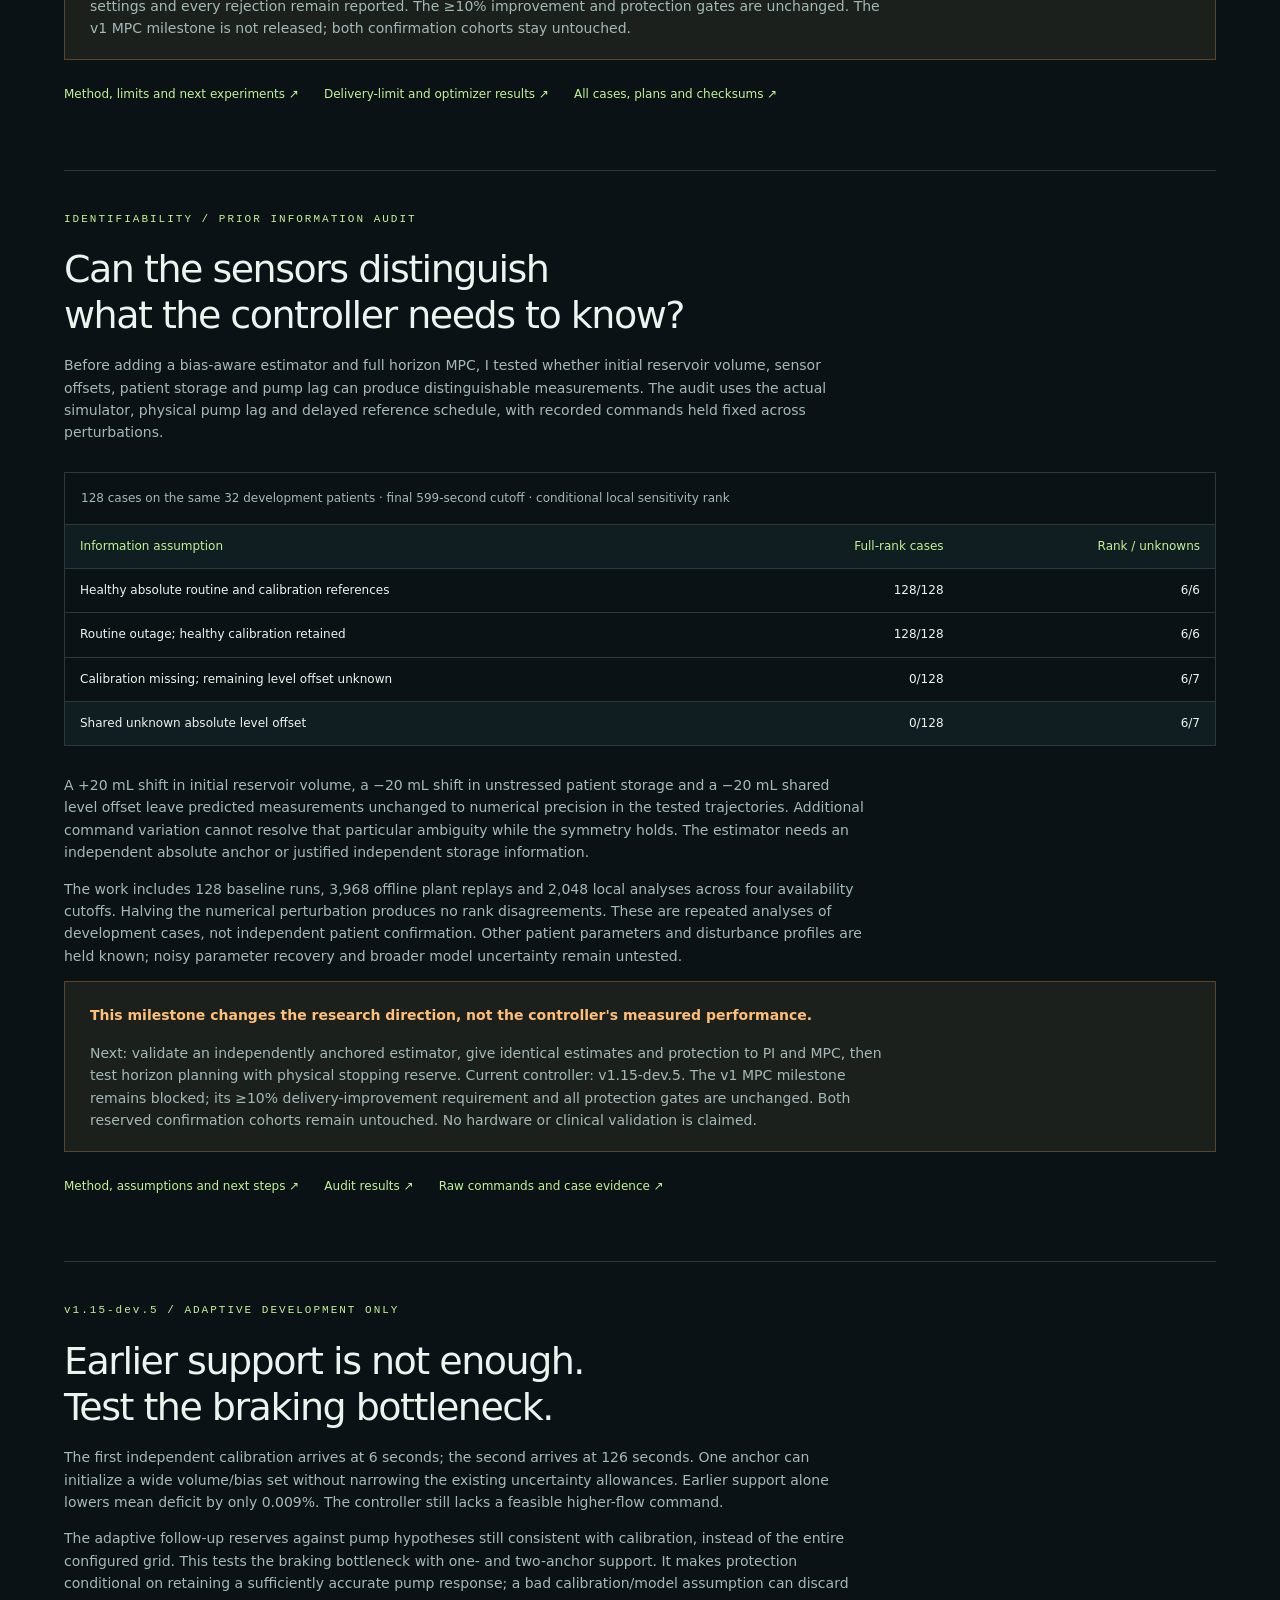
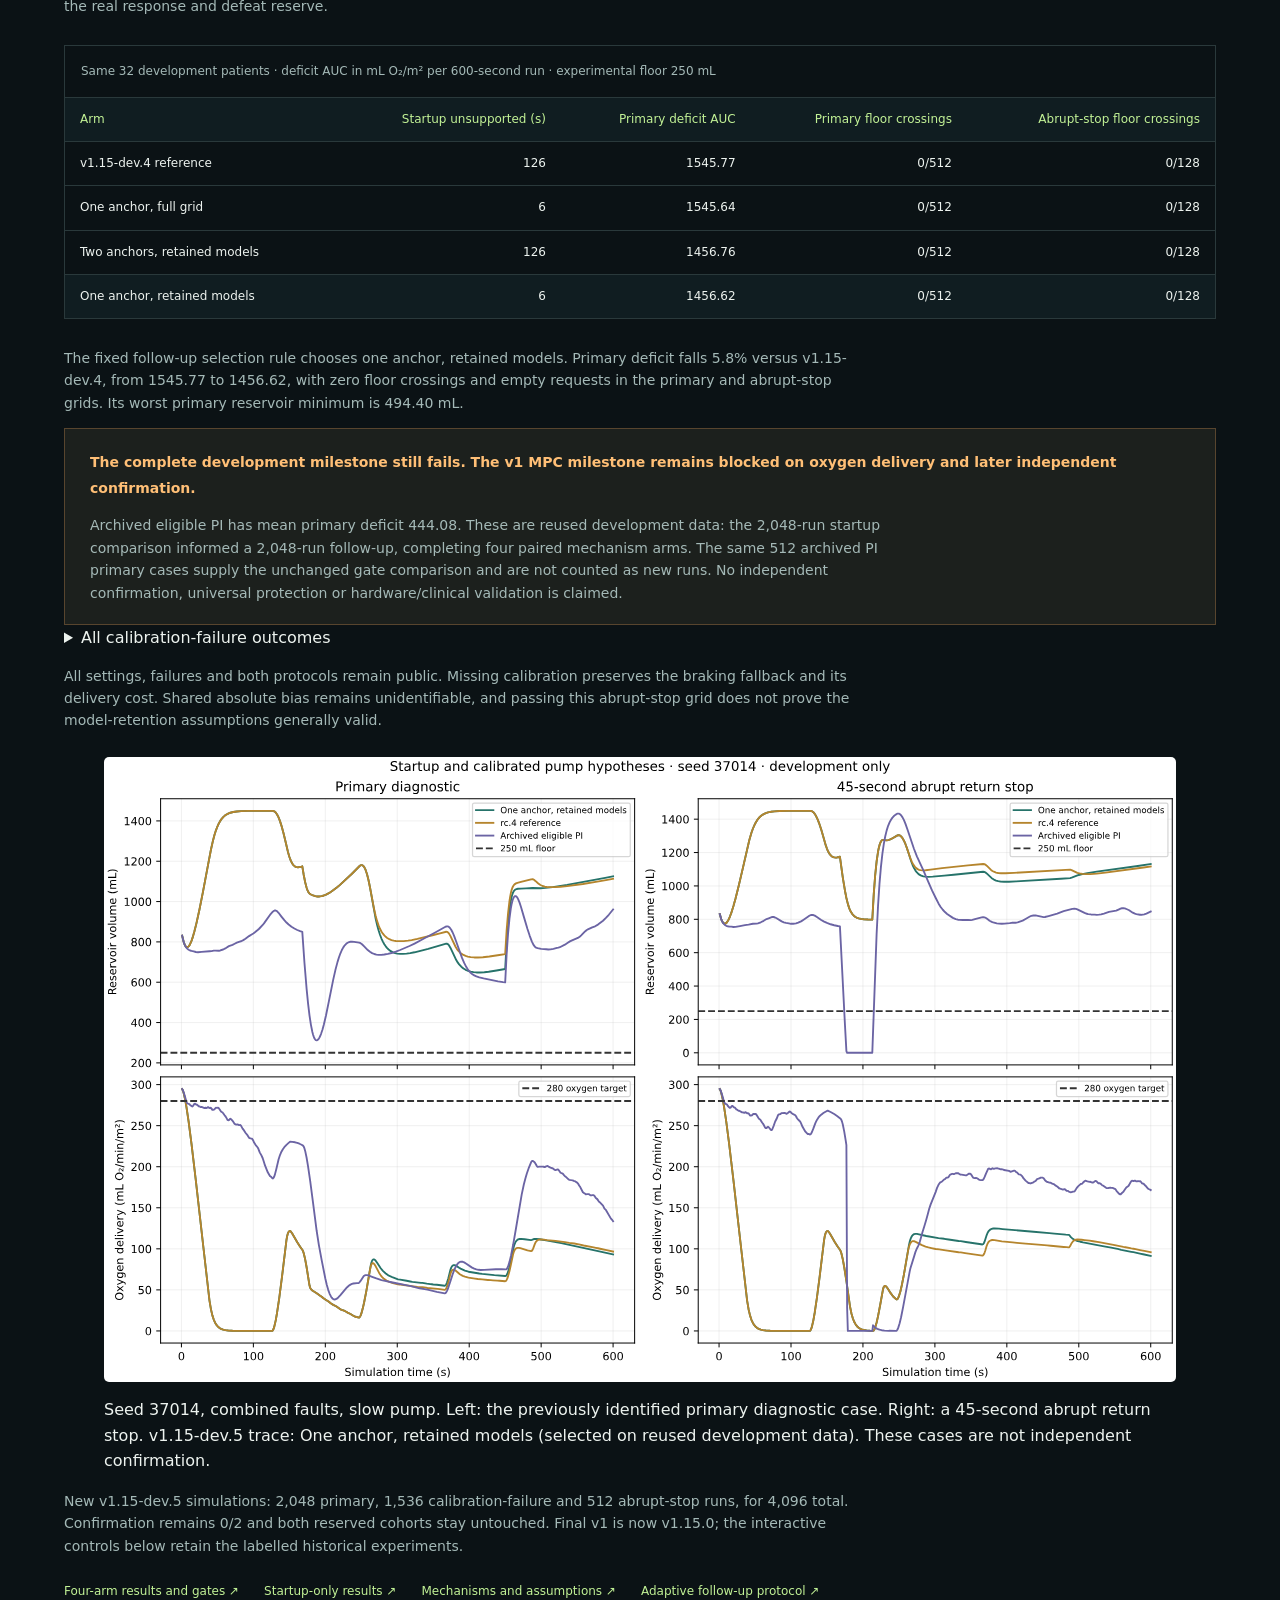
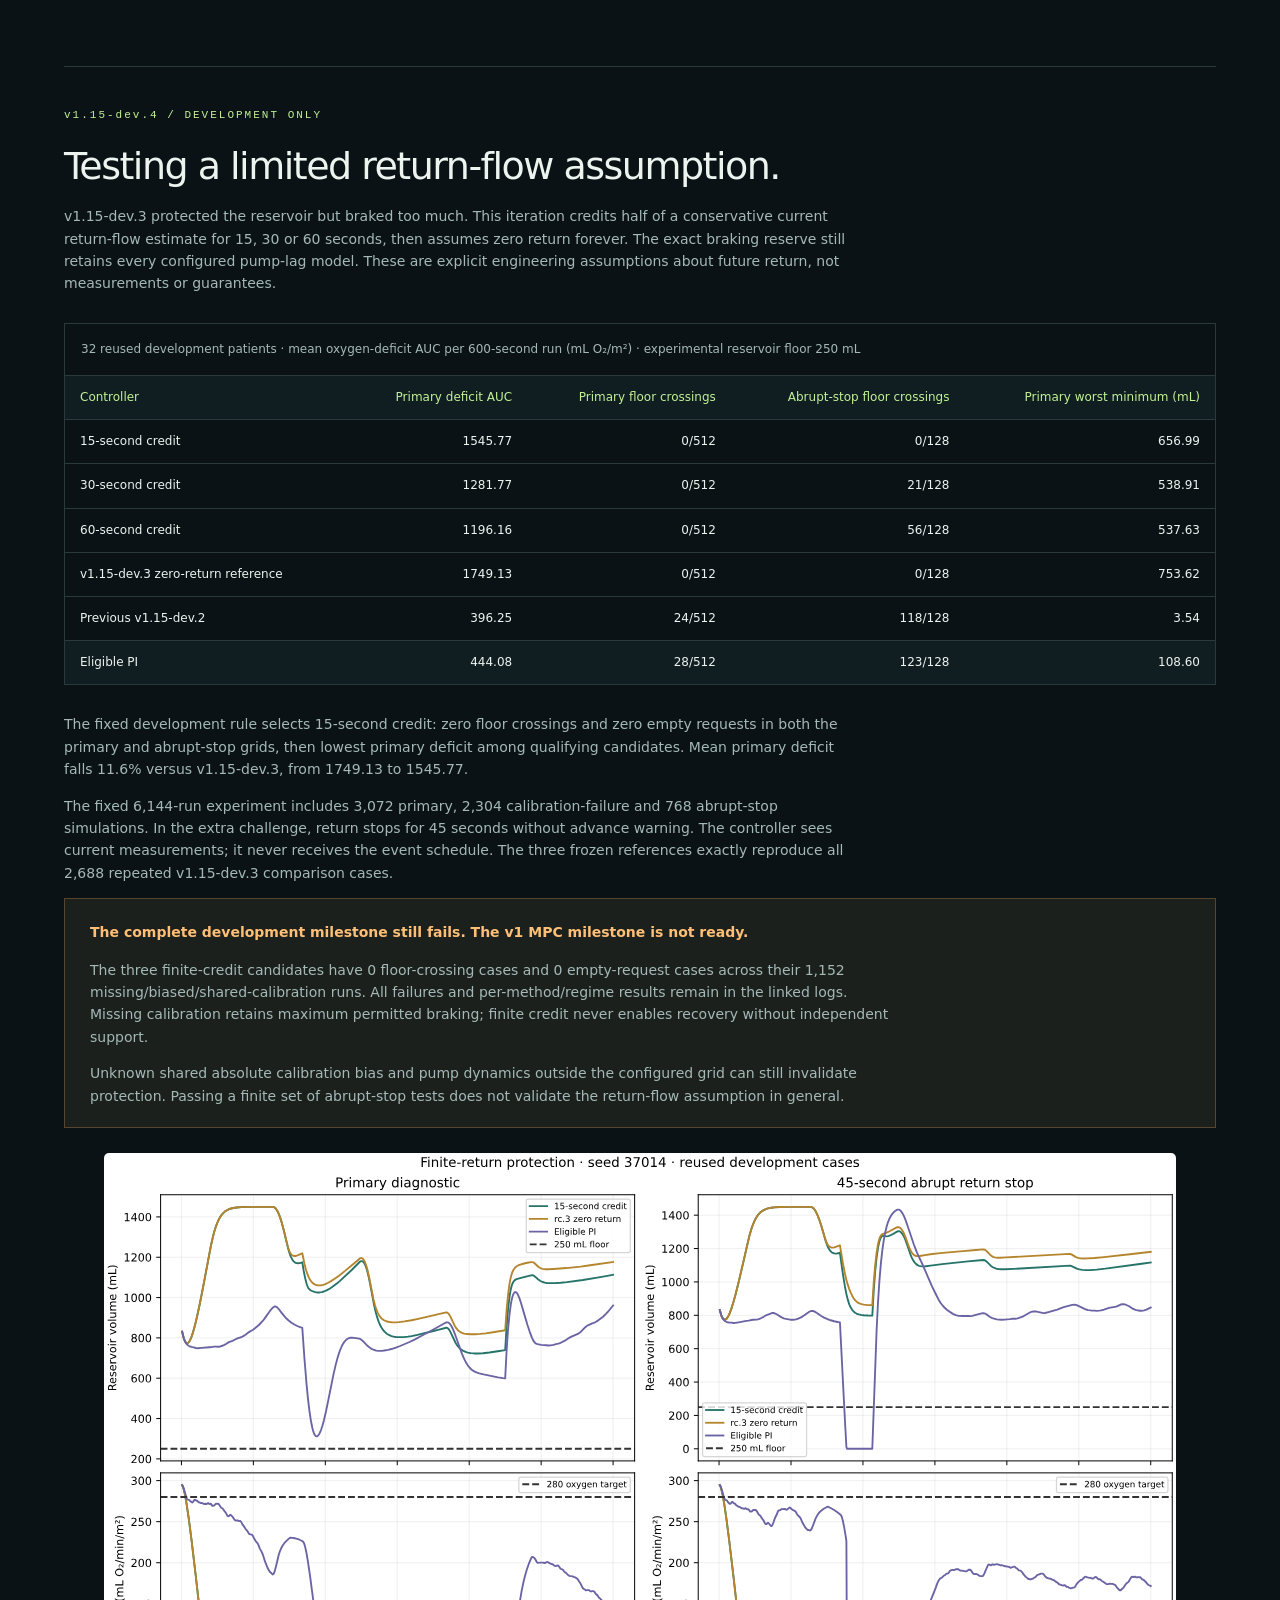
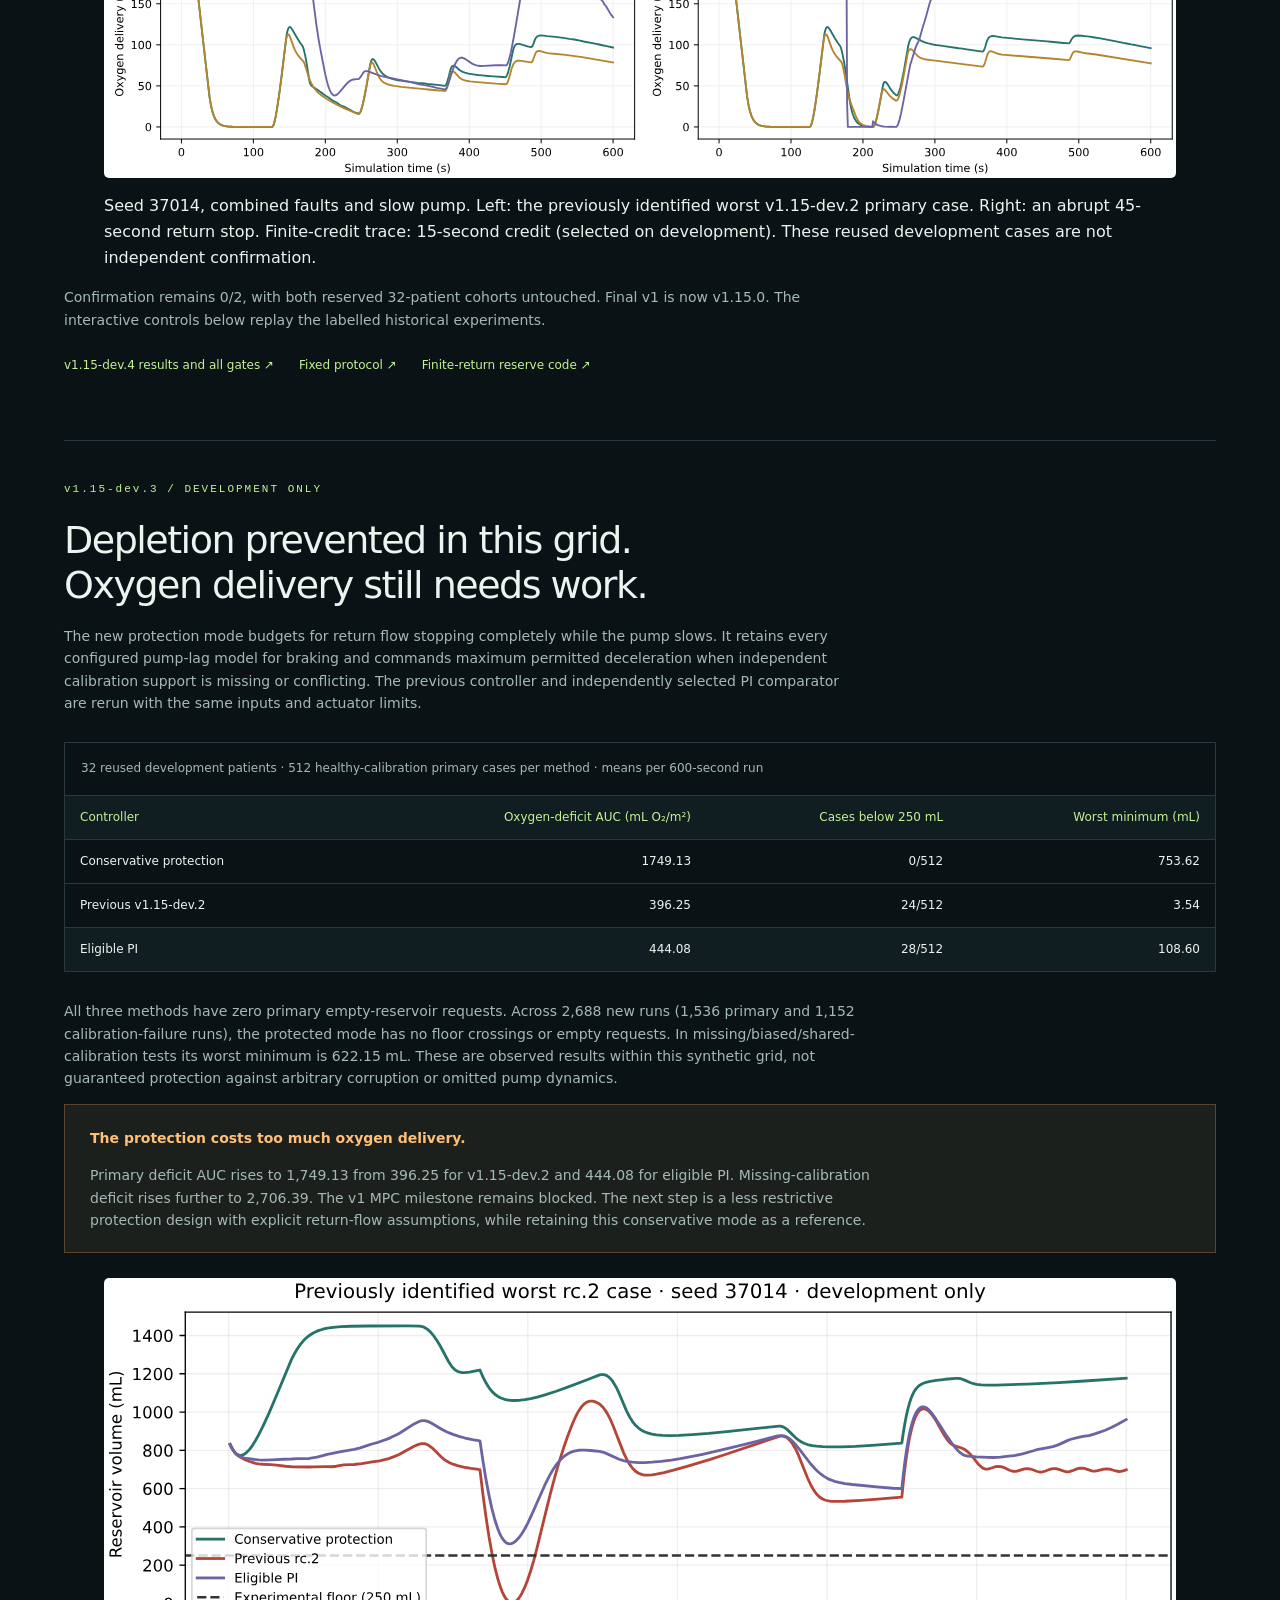
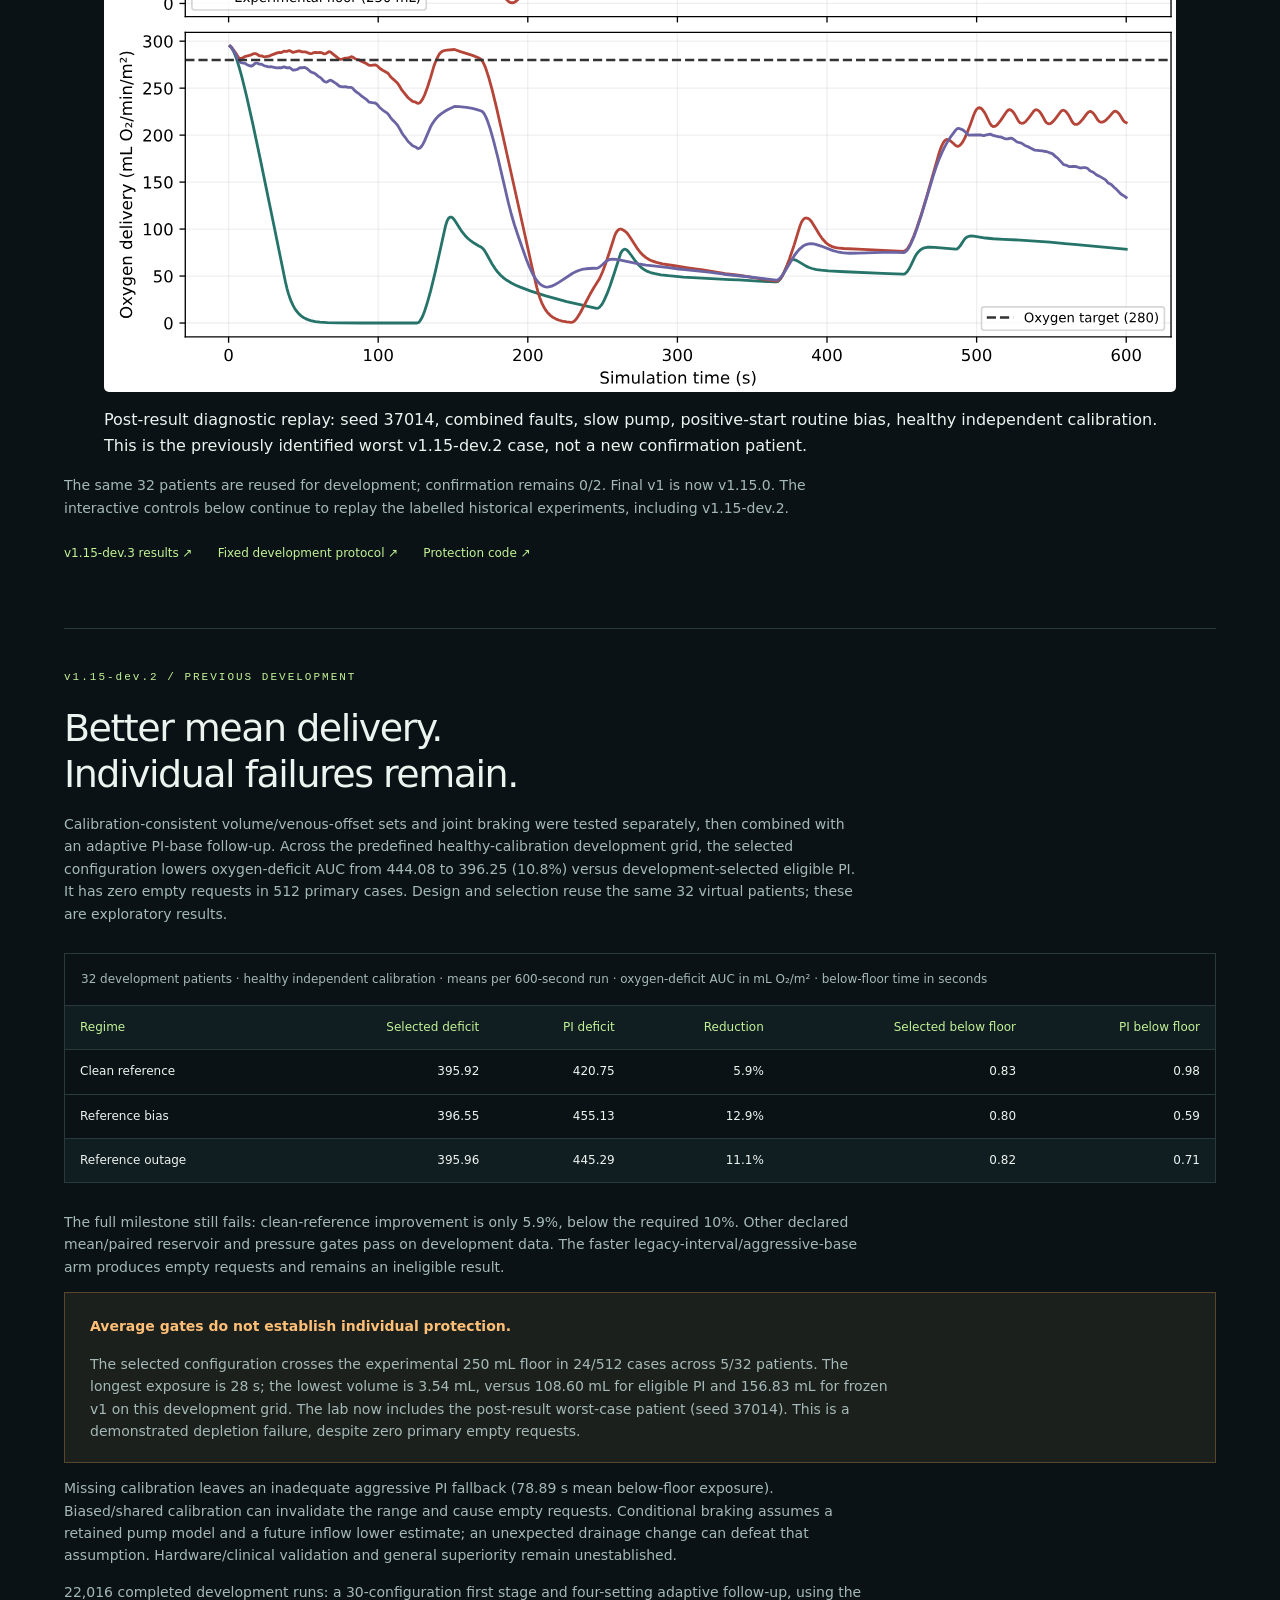
==== commit e333e3f2: "Publish v2 zero-return comparison, delivery gain and measured cost" ====
--- a/perfusion-sentinel/index.html
+++ b/perfusion-sentinel/index.html
@@ -22,9 +22,26 @@
 <div class="aggregate"><div><p class="eyebrow">WHOLE EXPERIMENT / SELECTED PATIENT</p><div id="run-metrics" class="run-metrics"></div></div><div><p class="eyebrow" id="cohort-label">ORIGINAL COHORT / 24 VIRTUAL PATIENTS</p><p id="cohort"></p><small id="cohort-note">Difference = selected strategy − reactive. Bootstrap intervals describe the synthetic sampler, not clinical benefit.</small></div></div>
 </section>
 <section class="calculator"><div><p class="eyebrow">02 / A SMALL WHAT-IF</p><h2>Flow is only<br>half the story.</h2><p>At the same flow, anemia changes how much oxygen blood can carry. Try the standard arterial-content equation. This calculator is separate from the replay.</p></div><div class="calc-panel"><label>Hemoglobin <output id="hb-value"></output><input id="hb" type="range" min="5" max="13" step="0.1" value="9"></label><label>Pump flow <output id="flow-value"></output><input id="flow" type="range" min="2" max="7" step="0.1" value="4.5"></label><div class="calc-result"><strong id="calc-do2"></strong><span>mL O₂/min/m²</span></div><small>SaO₂ = 0.98 · PaO₂ = 150 mmHg · BSA = 1.85 m². Fixed hypothetical conditions; no recommended treatment.</small></div></section>
+<!-- v2-zero:start -->
+<section class="failure-section" id="v2-zero" aria-labelledby="v2-zero-heading">
+<p class="eyebrow">V2 ZERO-RETURN STOPPING / DEVELOPMENT COMPARISON</p>
+<h2 id="v2-zero-heading">Keep the model pairing.<br>Credit no future return.</h2>
+<p>The fixed four-way comparison is complete: 40 new zero-credit simulations plus 40 hashed reference runs, using the same two development patients, pump cases, PI settings and sensing. The new stopping check credits no future inflow and covers the full ramp-to-zero and pump coast-down reserve. Joint accounting retains each model with its own volume bound.</p>
+<div class="table-scroll" tabindex="0" role="region" aria-label="Four-way stopping comparison"><table><caption>20 cases per arm from two reused patients · full-run deficit AUC in mL O₂/m² · credit arms retained from the preceding study</caption><thead><tr><th scope="col">Accounting / return credit</th><th scope="col">Mean deficit</th><th scope="col">Floor cases</th><th scope="col">Worst reservoir</th></tr></thead><tbody>
+<tr><th scope="row">Aggregate / 15 seconds</th><td>1557.7040</td><td>0/20</td><td>438.26 mL</td></tr>
+<tr><th scope="row">Joint / 15 seconds</th><td>1448.9302</td><td>8/20</td><td>68.10 mL</td></tr>
+<tr><th scope="row">Aggregate / zero</th><td>1759.8195</td><td>0/20</td><td>441.79 mL</td></tr>
+<tr><th scope="row">Joint / zero</th><td>1695.2686</td><td>0/20</td><td>435.68 mL</td></tr>
+</tbody></table></div>
+<p><strong>Joint accounting reduces deficit by 3.67% versus aggregate accounting under the same zero-return assumption.</strong> Both new arms have zero observed floor crossings, empty requests and high-pressure cases. The gain survives without speculative return credit, and the joint arm avoids the preceding interruption floor failures on these cases.</p>
+<p>The stricter assumption costs delivery: joint zero-credit control has 8.83% more deficit than the older aggregate credit reference, which also has no observed floor failures here. Overall superiority and the 10% milestone remain unestablished. Calibration/model validity and unsupported states remain limitations; this small pilot is not a safety guarantee.</p>
+<p>Next: broaden the fixed zero-credit comparison across calibration faults and pump-model mismatch before a design freeze. Both reserved confirmation cohorts remain untouched.</p>
+<div class="links"><a href="https://github.com/vudeern/cardiopulmanoary_bypass_simulation/blob/main/docs/V2_ZERO_RETURN.md">Full comparison, limitations and next goal ↗</a><a href="https://github.com/vudeern/cardiopulmanoary_bypass_simulation/blob/main/results/v2-zero-pilot/summary.json">All results ↗</a><a href="https://github.com/vudeern/cardiopulmanoary_bypass_simulation/blob/main/results/v2-zero-pilot/protocol.json">Protocol and reference provenance ↗</a></div>
+</section>
+<!-- v2-zero:end -->
 <!-- v2-joint:start -->
 <section class="failure-section" id="v2-joint" aria-labelledby="v2-joint-heading">
-<p class="eyebrow">V2 JOINT HYPOTHESIS PROTECTION / DEVELOPMENT CANDIDATE REJECTED</p>
+<p class="eyebrow">V2 JOINT HYPOTHESIS PROTECTION / PREVIOUS CANDIDATE REJECTED</p>
 <h2 id="v2-joint-heading">Less conservative delivery.<br>Interruption protection fails.</h2>
 <p>The recovery-only policy reached the same cap as fast PI. This next controller changes the cap: keep each retained pump model with its own volume lower bound and stopping reserve, instead of combining extrema from different models. Both PI arms receive the same observer output; every retained model must pass. Floor, slew, calibration allowances and the existing 15-second return-credit assumption remain unchanged.</p>
 <div class="table-scroll" tabindex="0" role="region" aria-label="Joint hypothesis cap comparison"><table><caption>40 runs · two reused development patients · four paired cases per row · full-run deficit reduction vs aggregate PI</caption><thead><tr><th scope="col">Case</th><th scope="col">Deficit reduction</th><th scope="col">Aggregate floor cases</th><th scope="col">Joint floor cases</th></tr></thead><tbody><tr><th scope="row">Normal return</th><td>12.58%</td><td>0/4</td><td>0/4</td></tr><tr><th scope="row">Single interruption</th><td>6.39%</td><td>0/4</td><td>2/4</td></tr><tr><th scope="row">Repeated interruptions</th><td>5.14%</td><td>0/4</td><td>2/4</td></tr><tr><th scope="row">Repeated + biased return</th><td>5.09%</td><td>0/4</td><td>2/4</td></tr><tr><th scope="row">Repeated + noisy return</th><td>6.39%</td><td>0/4</td><td>2/4</td></tr></tbody></table></div>
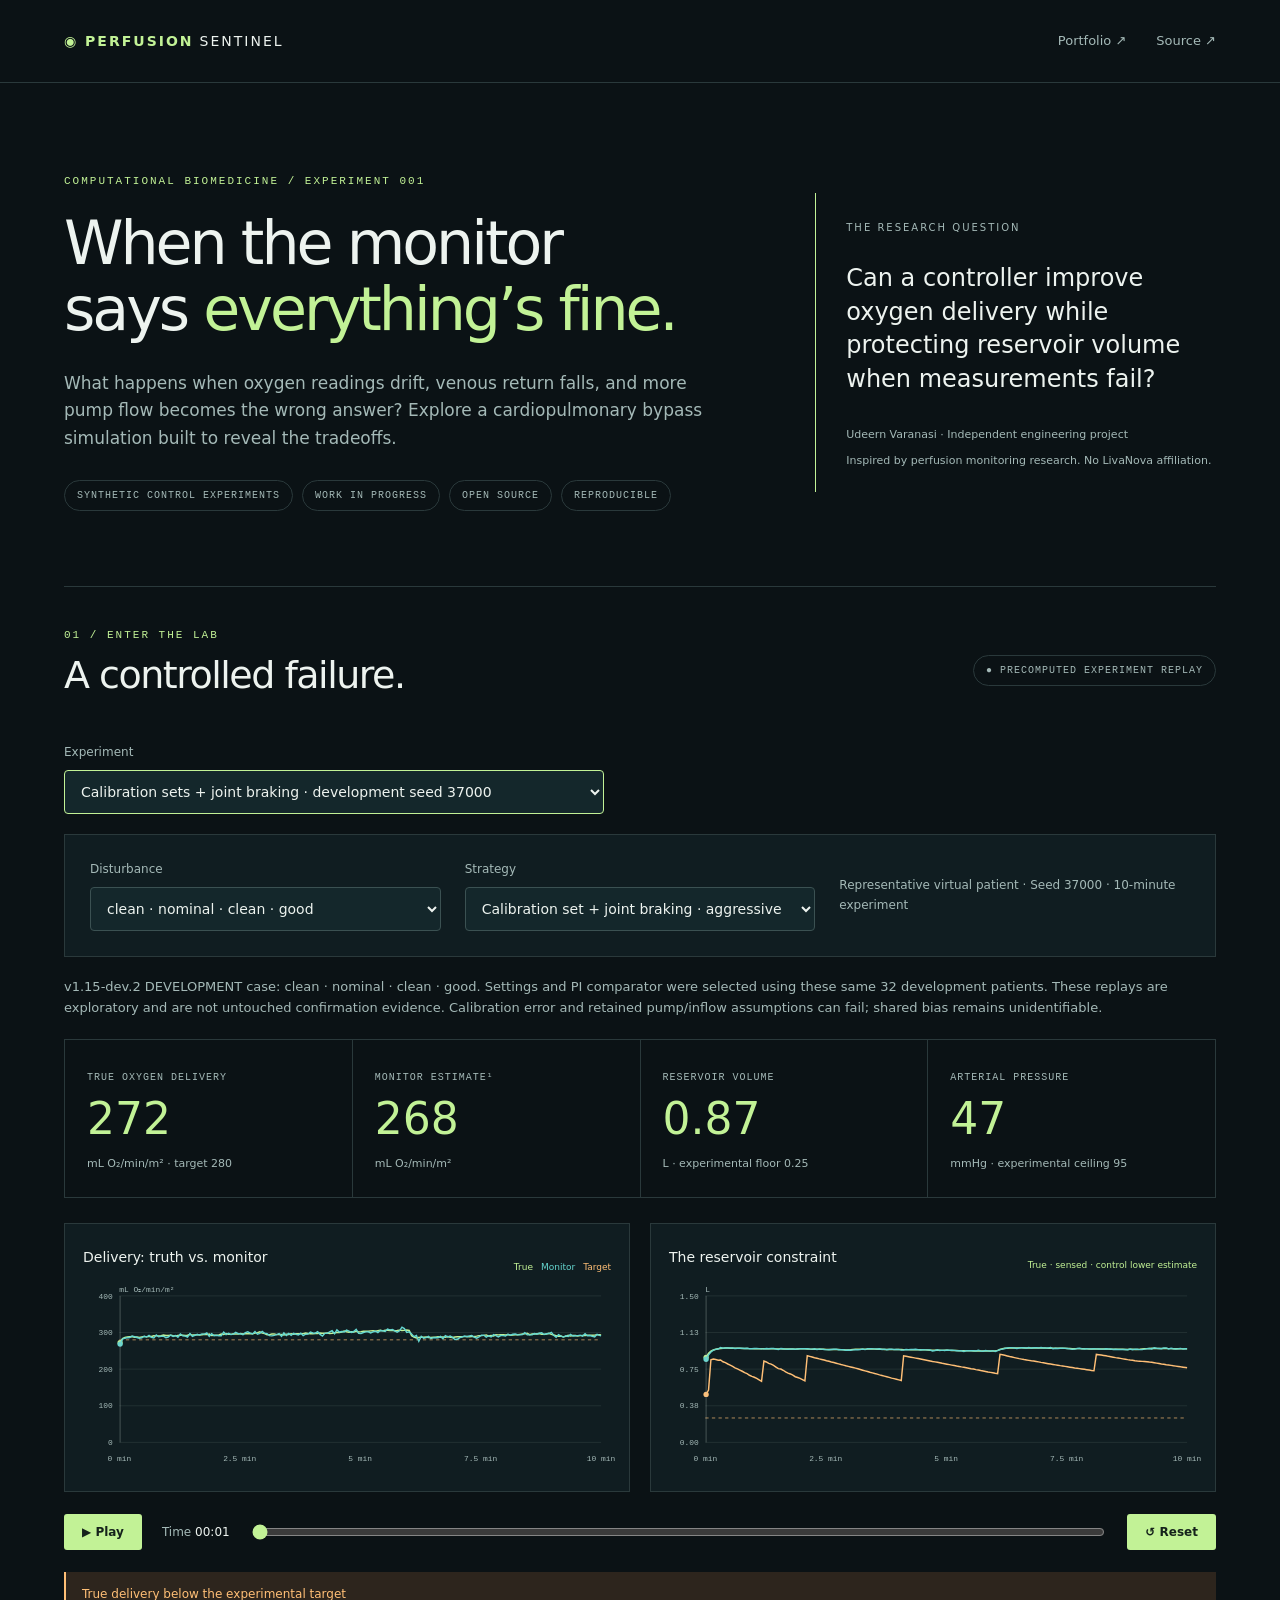
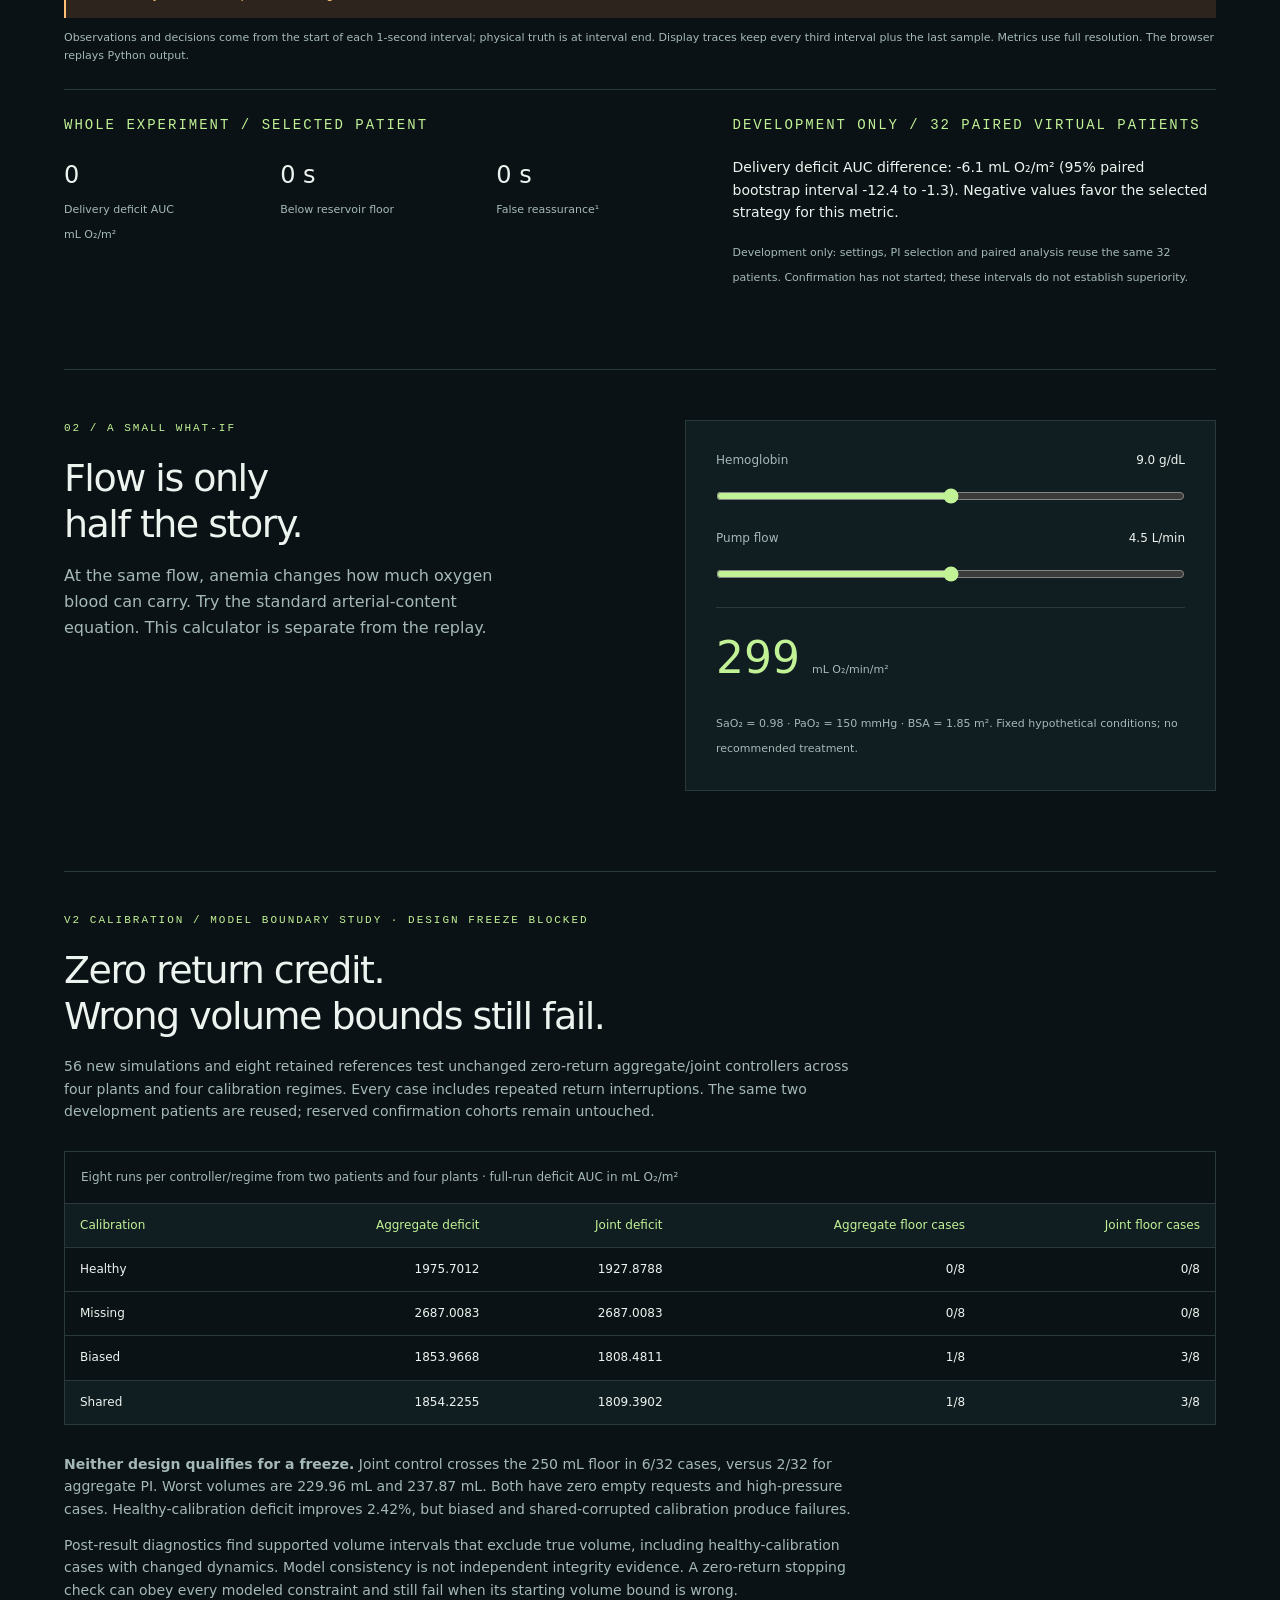
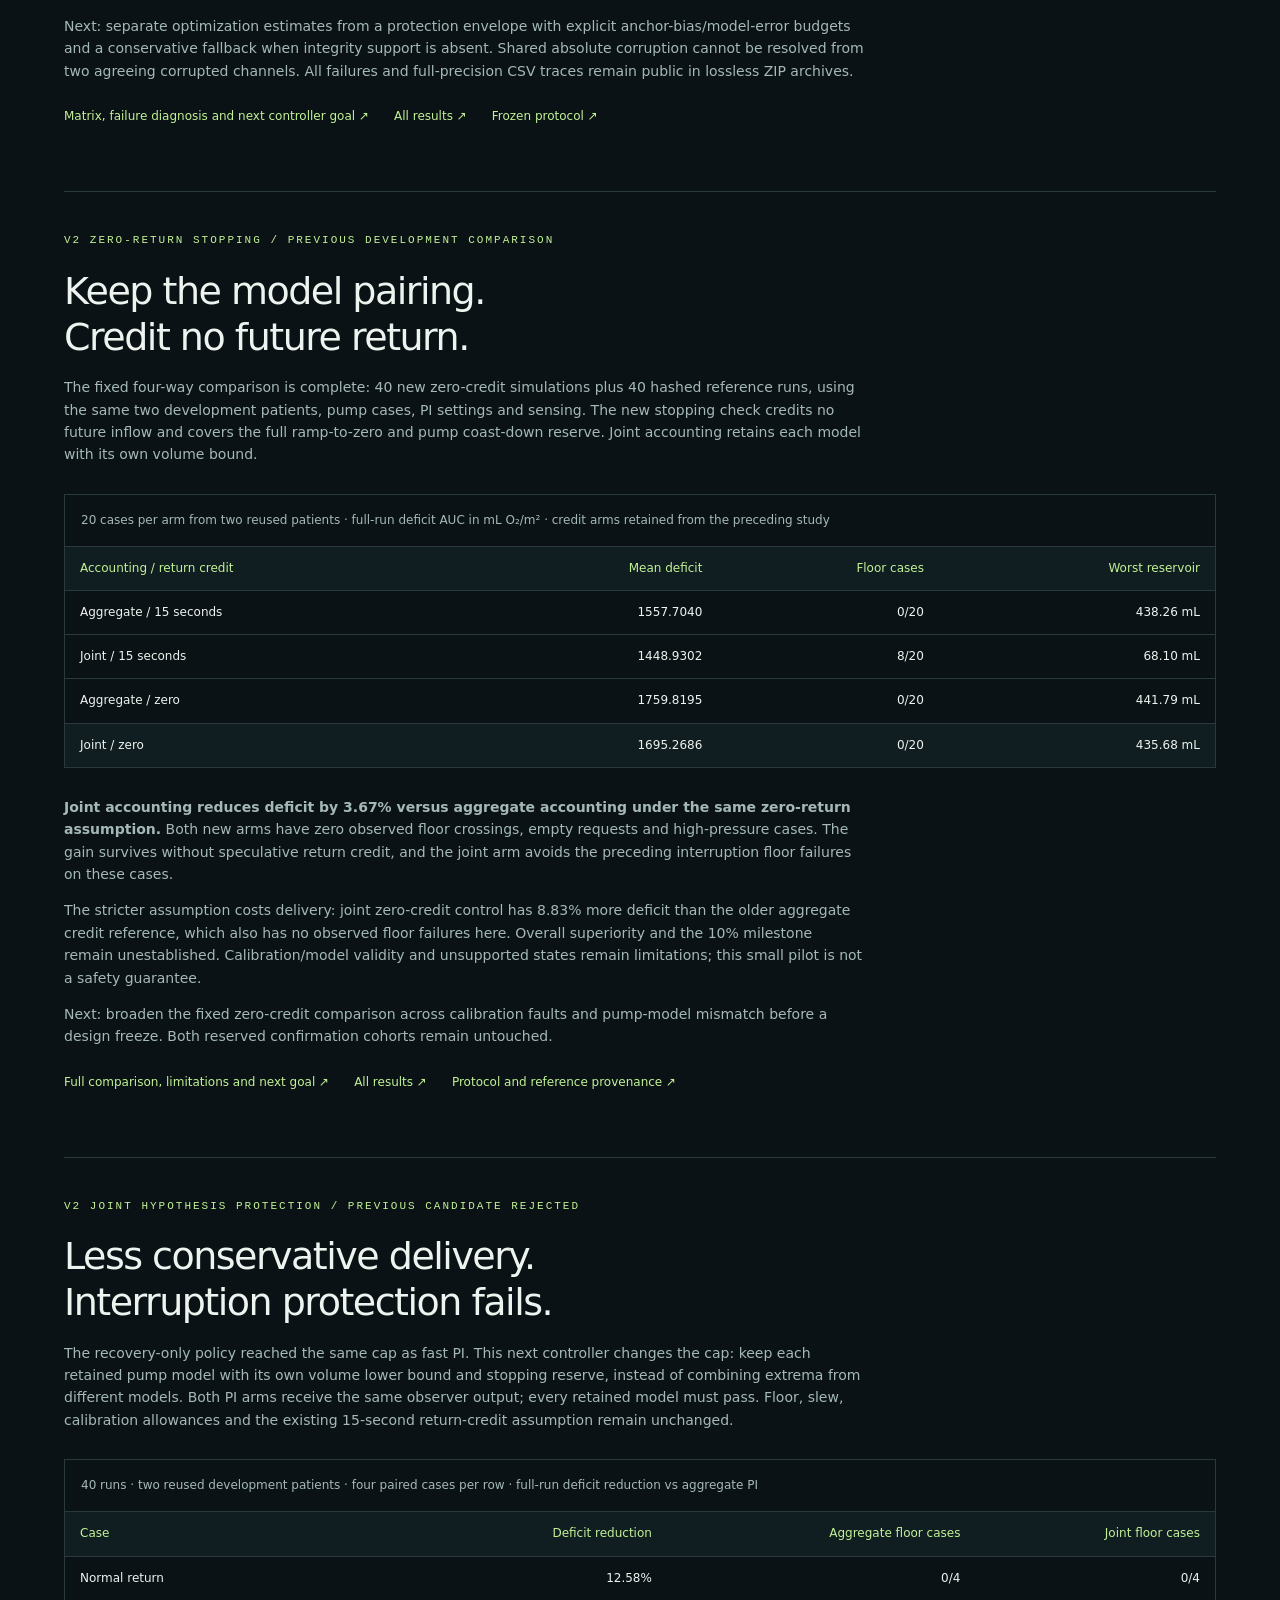
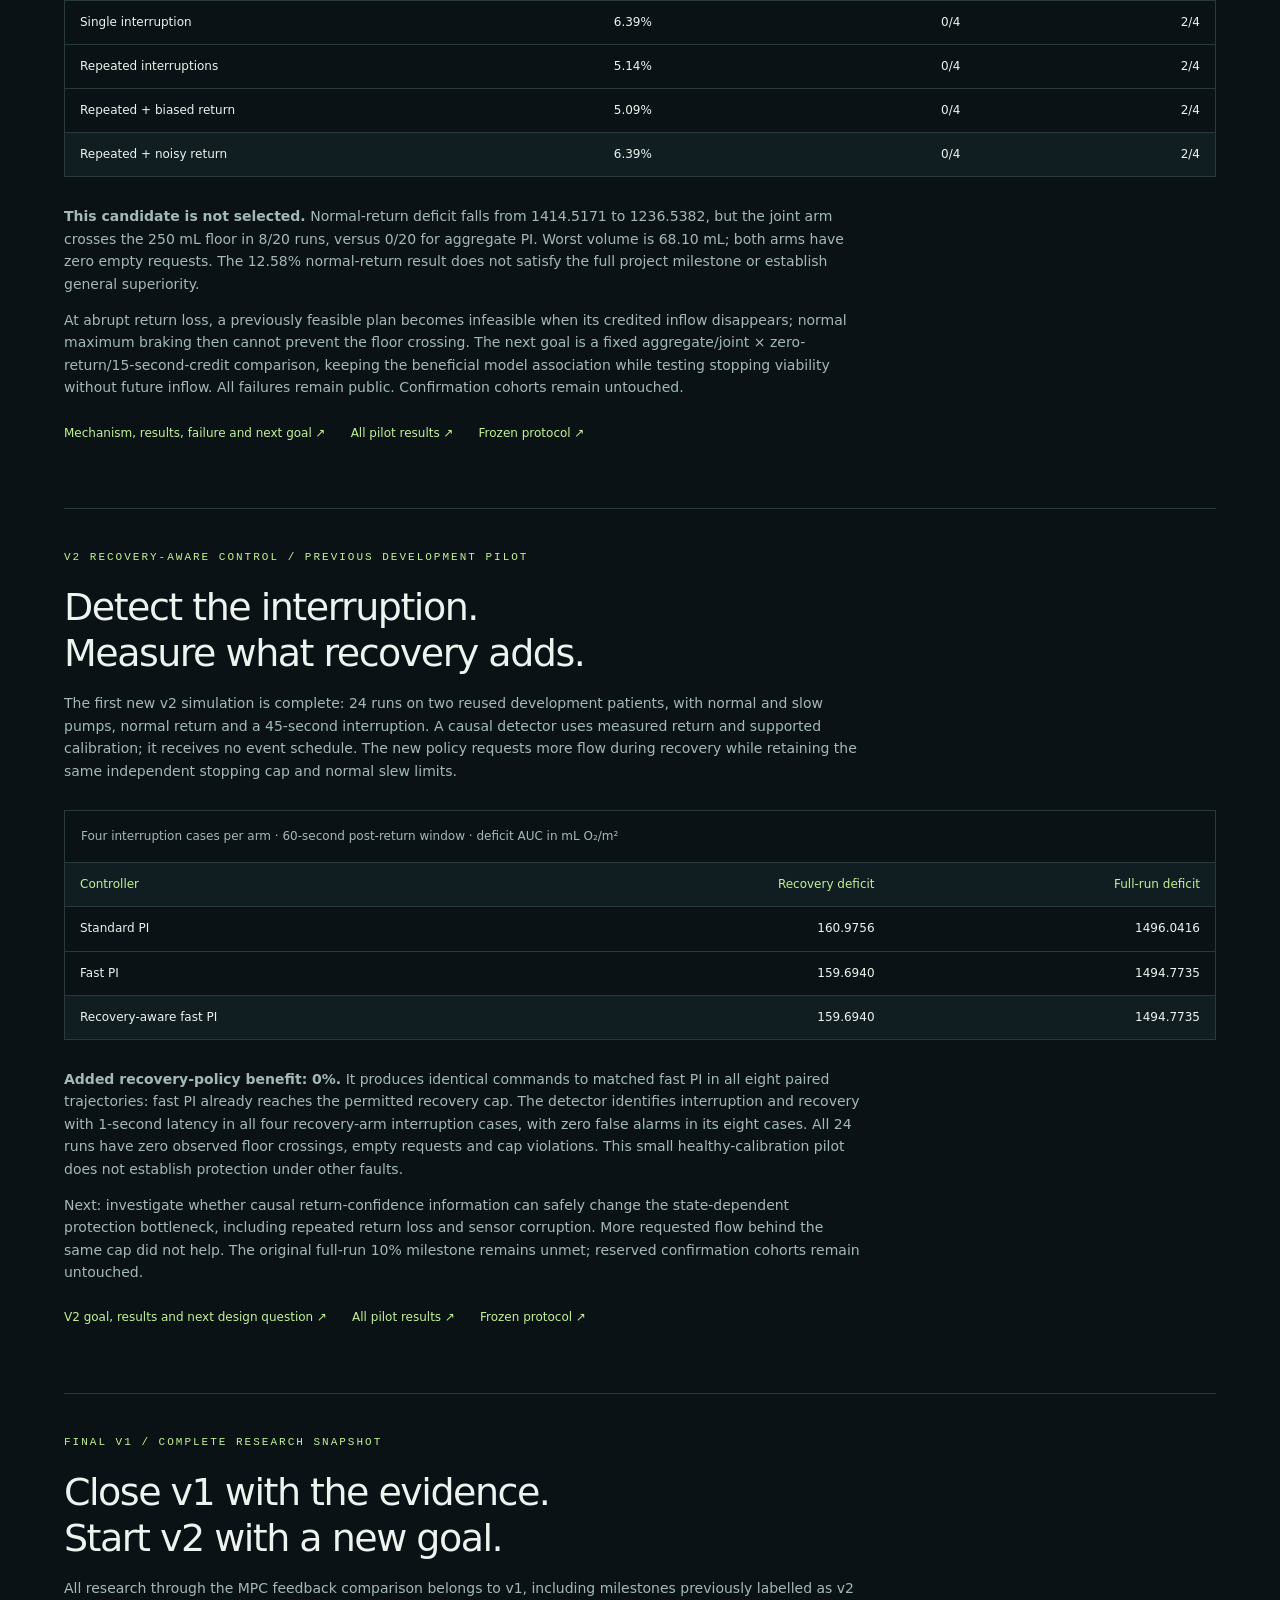
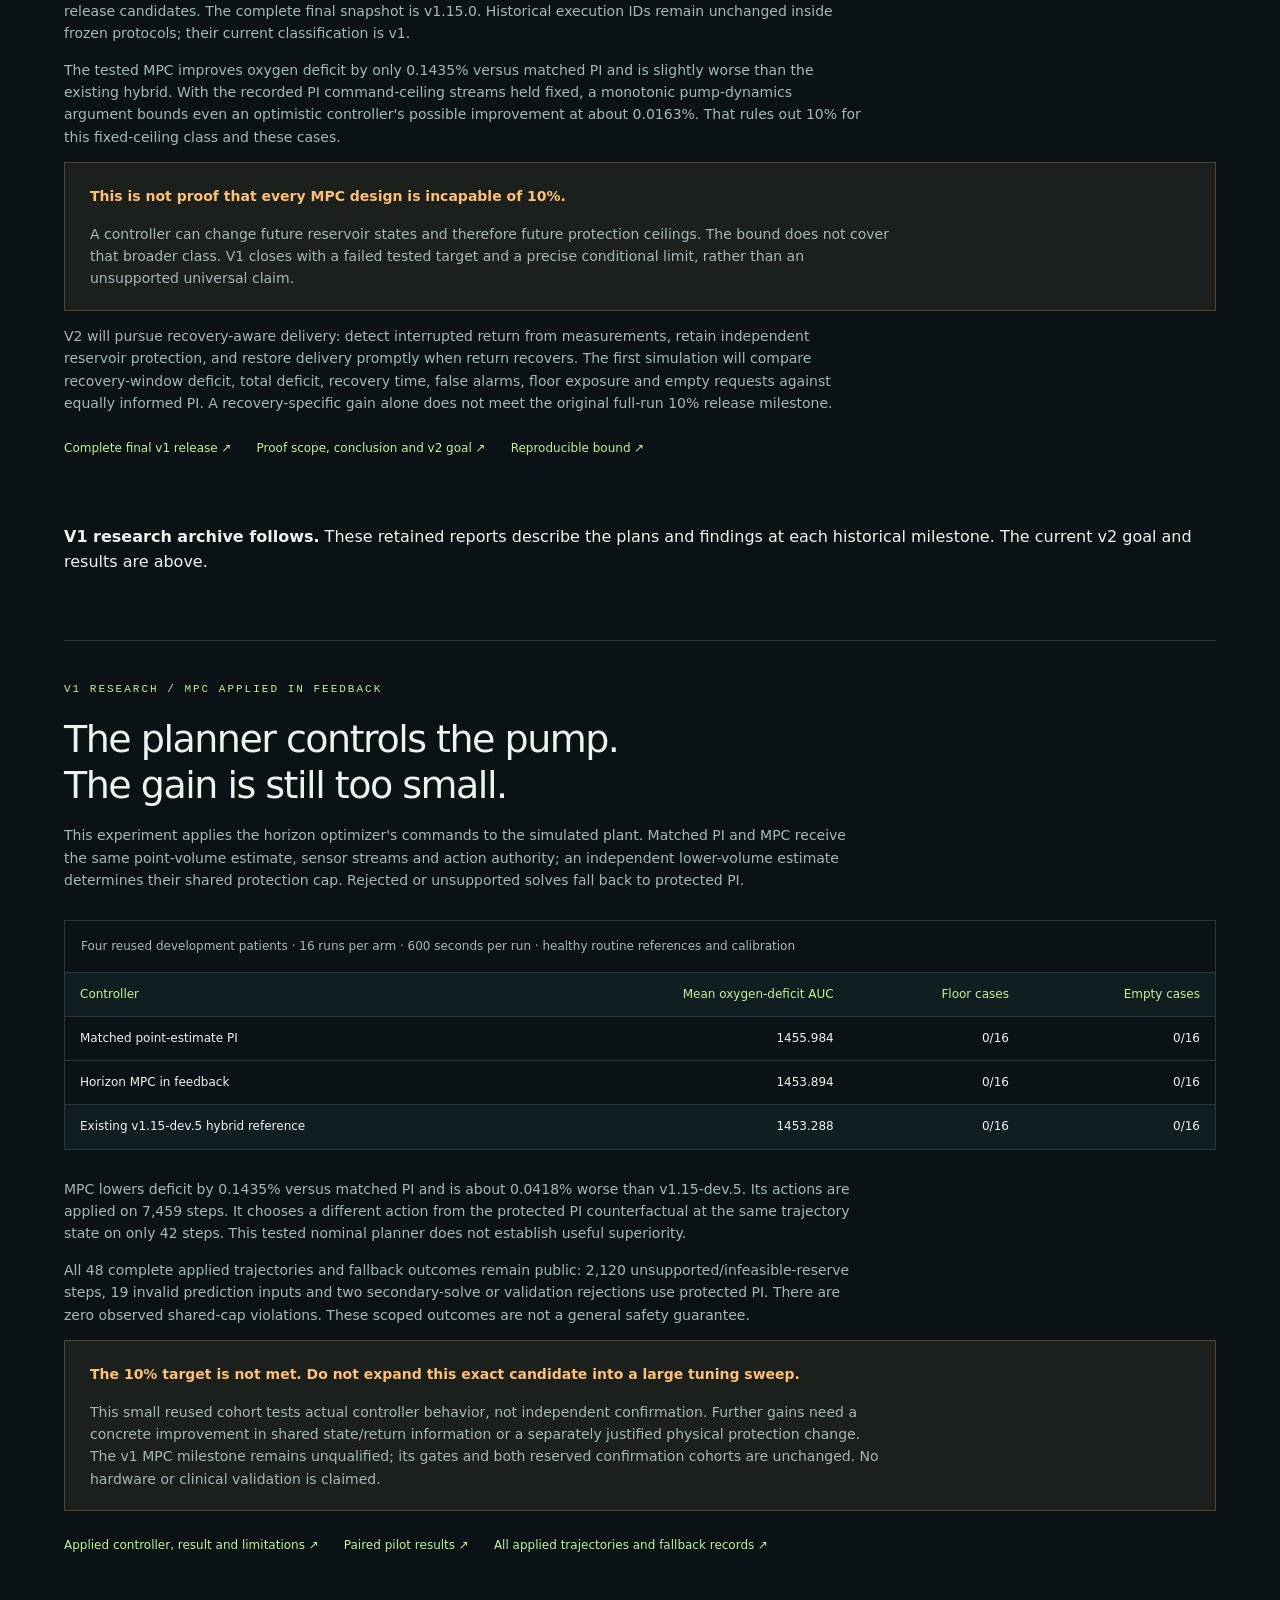
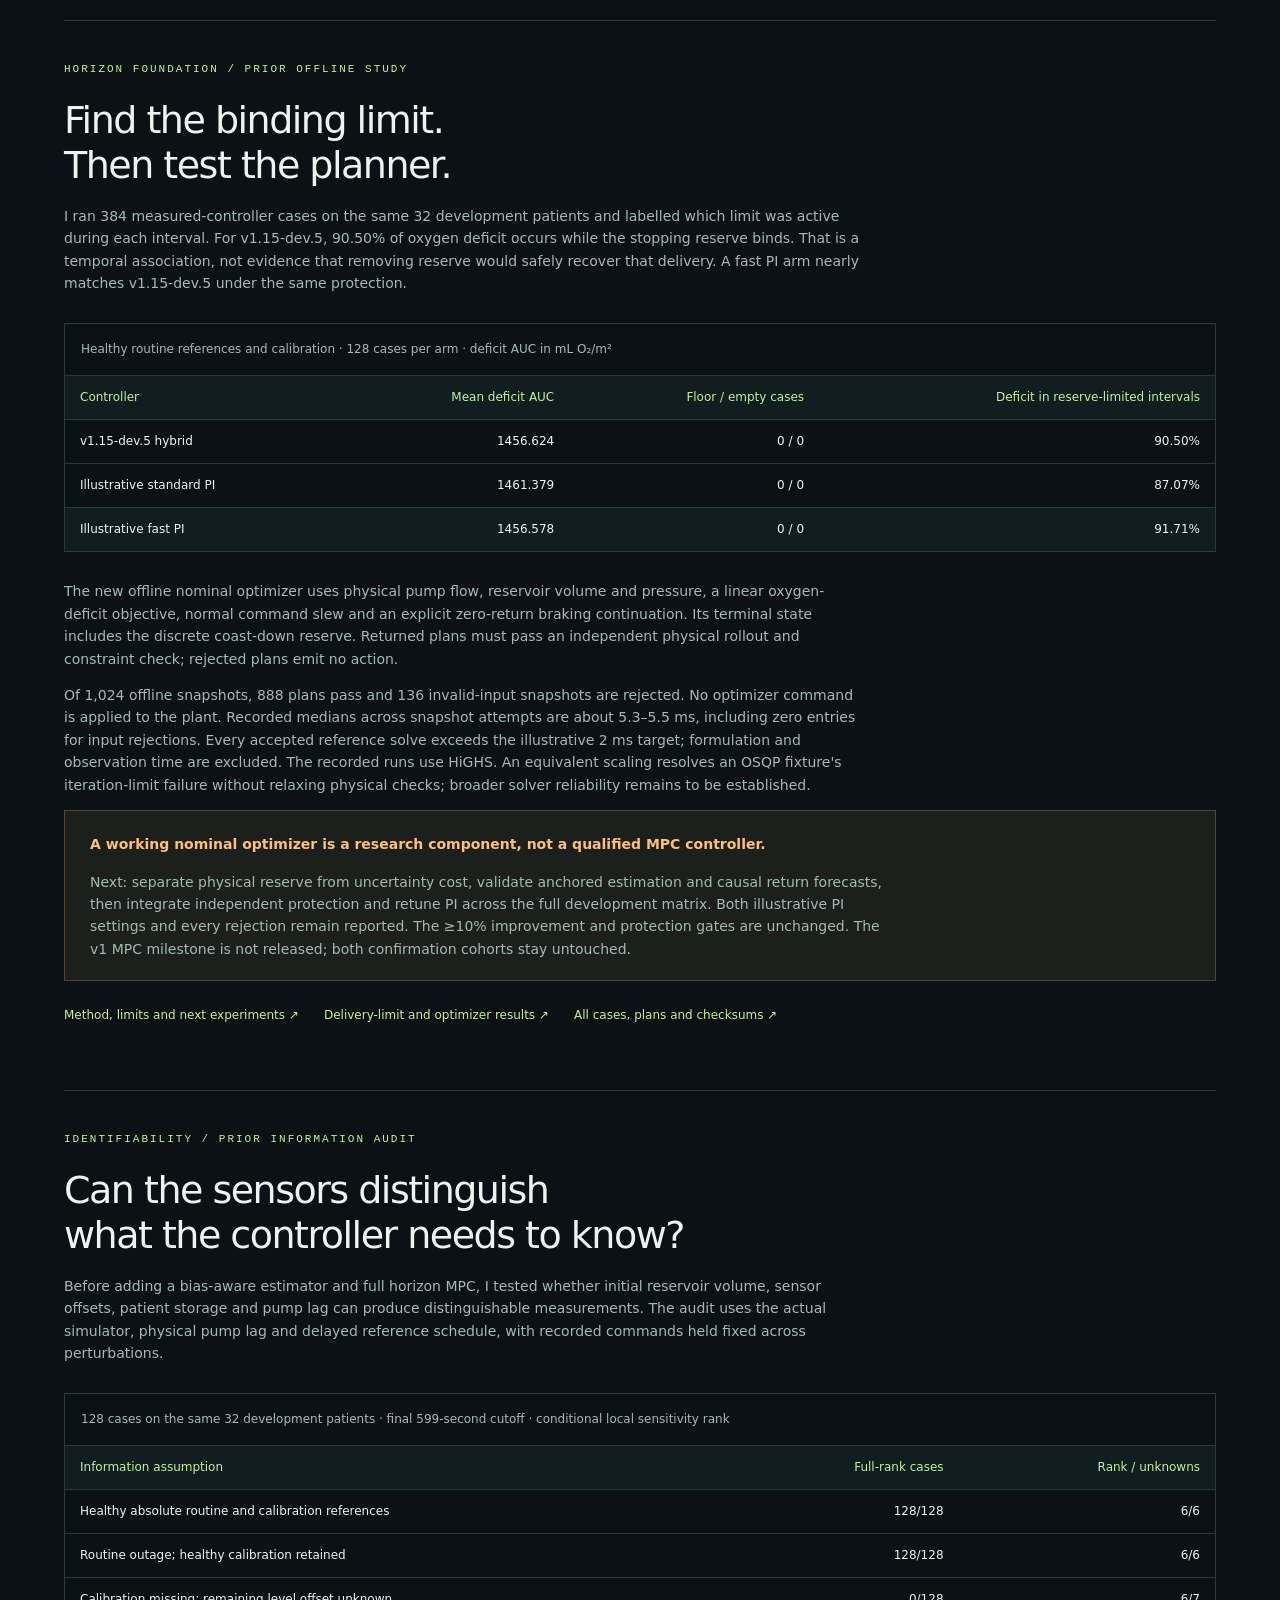
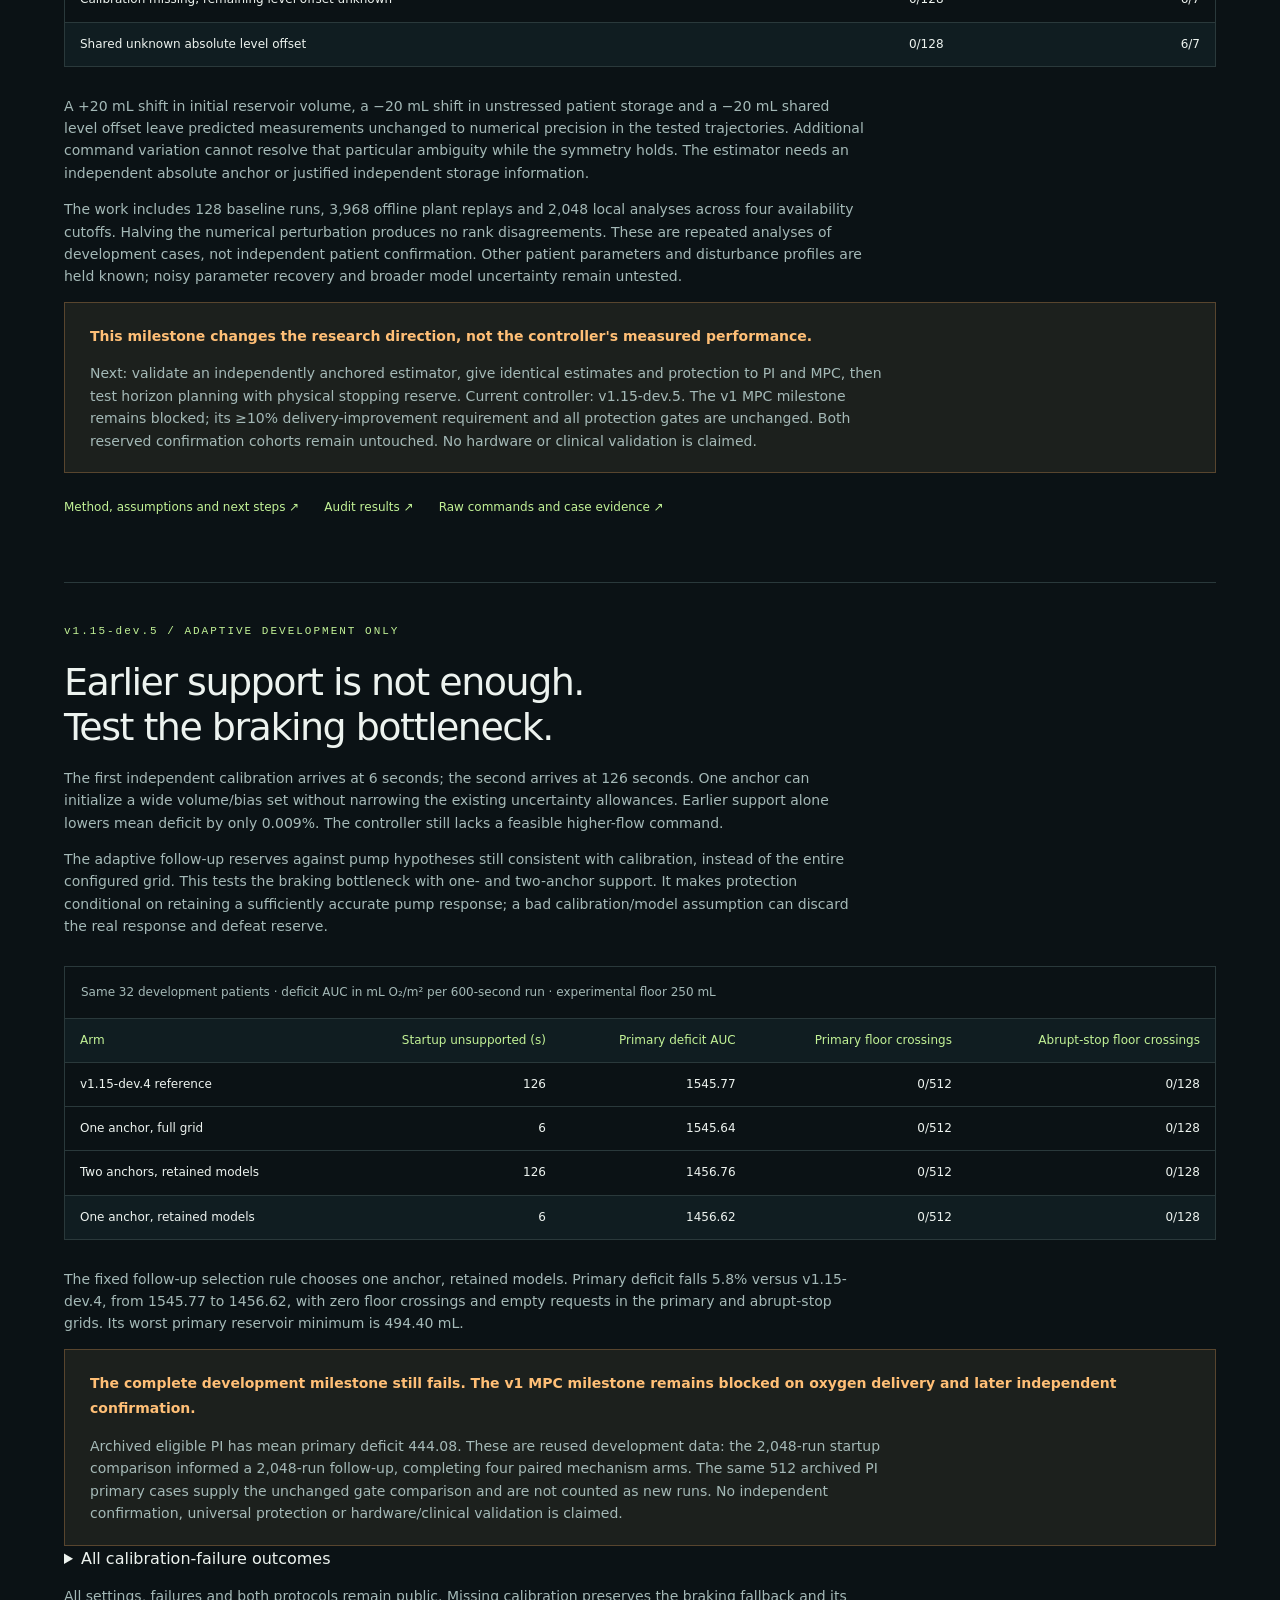
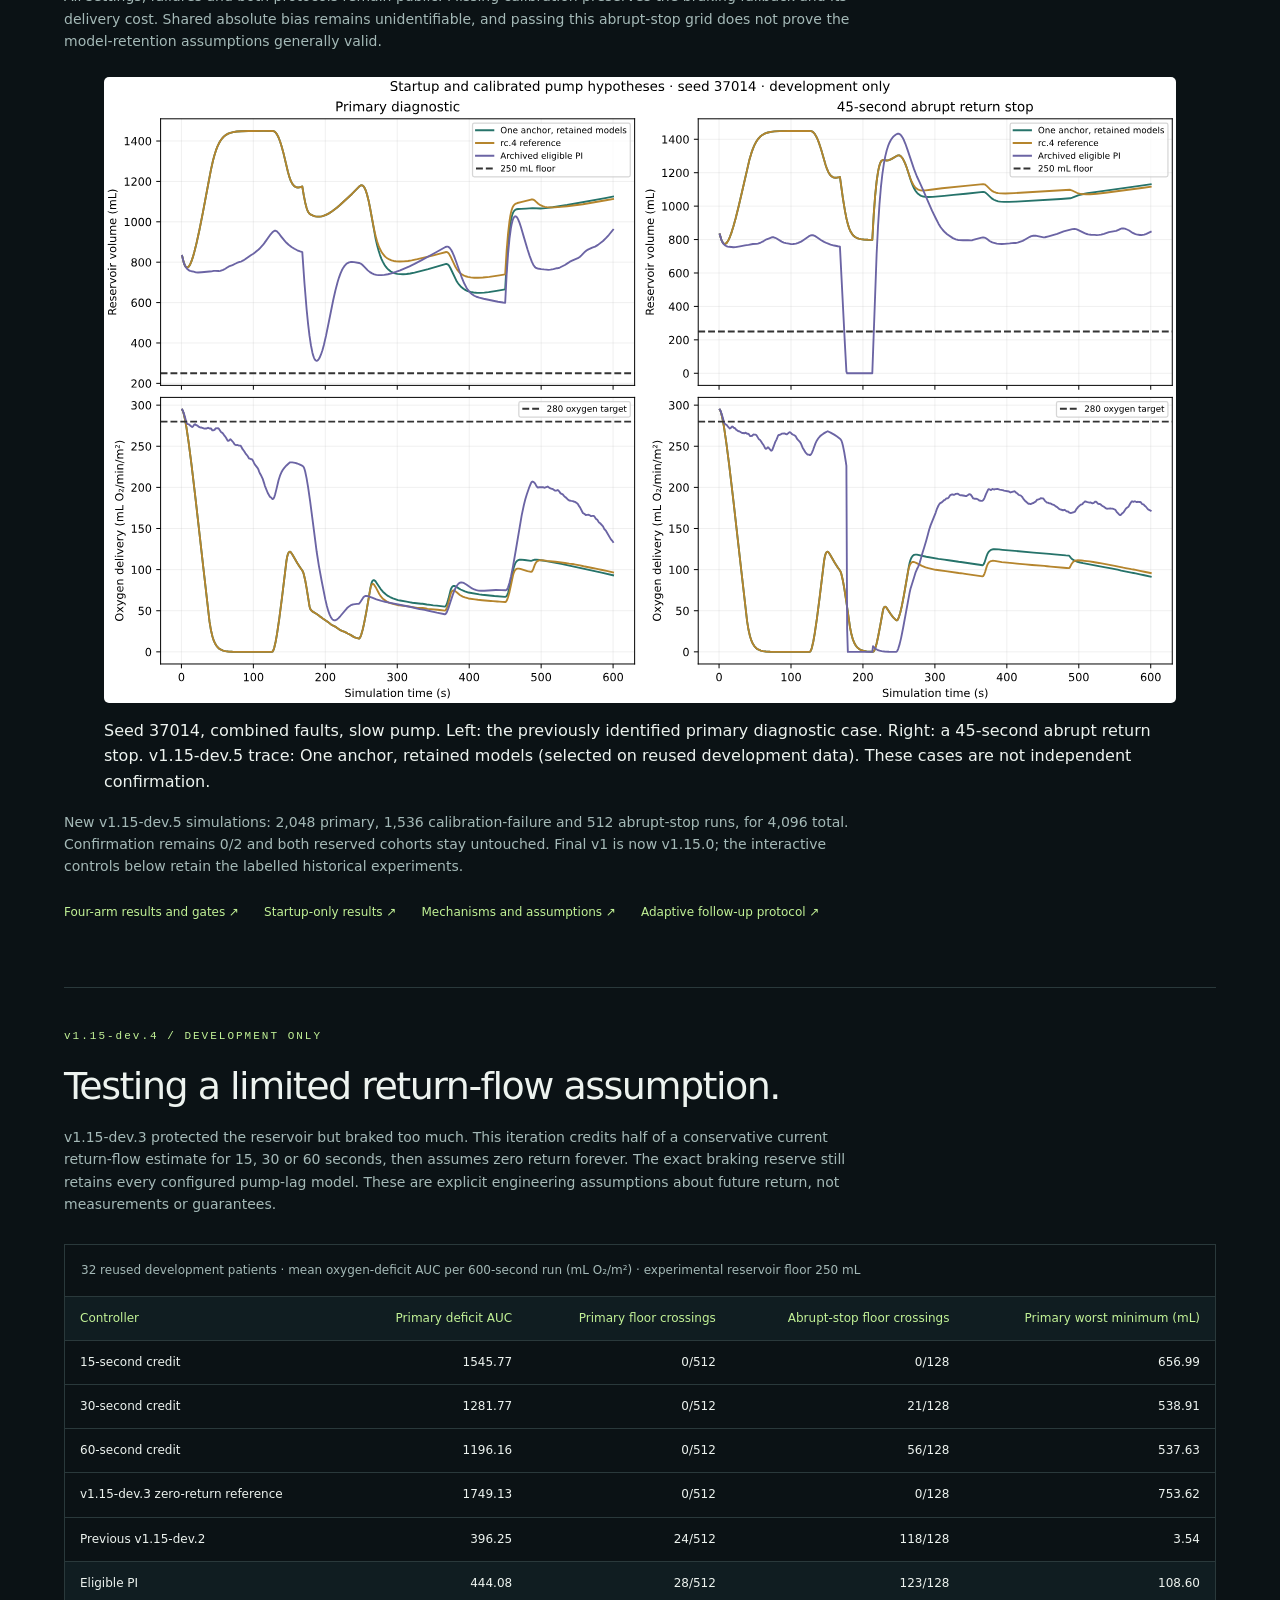
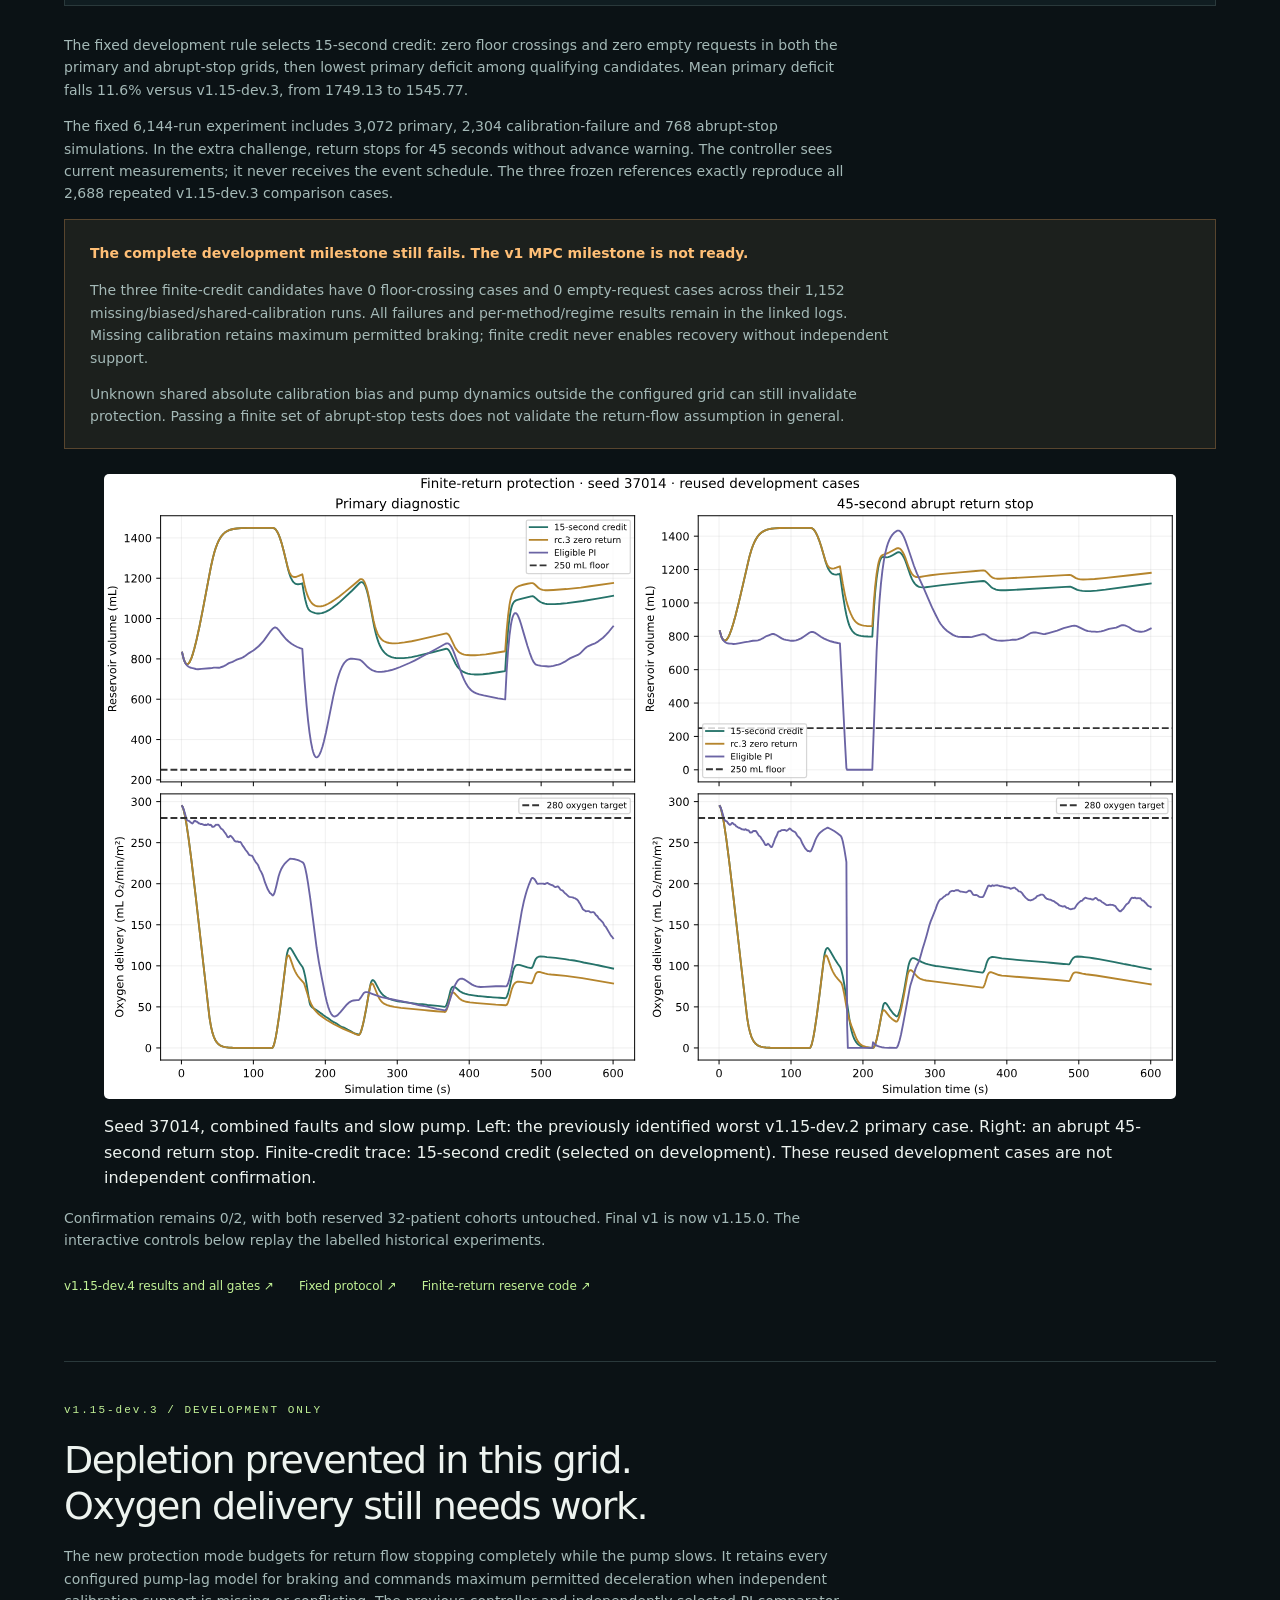
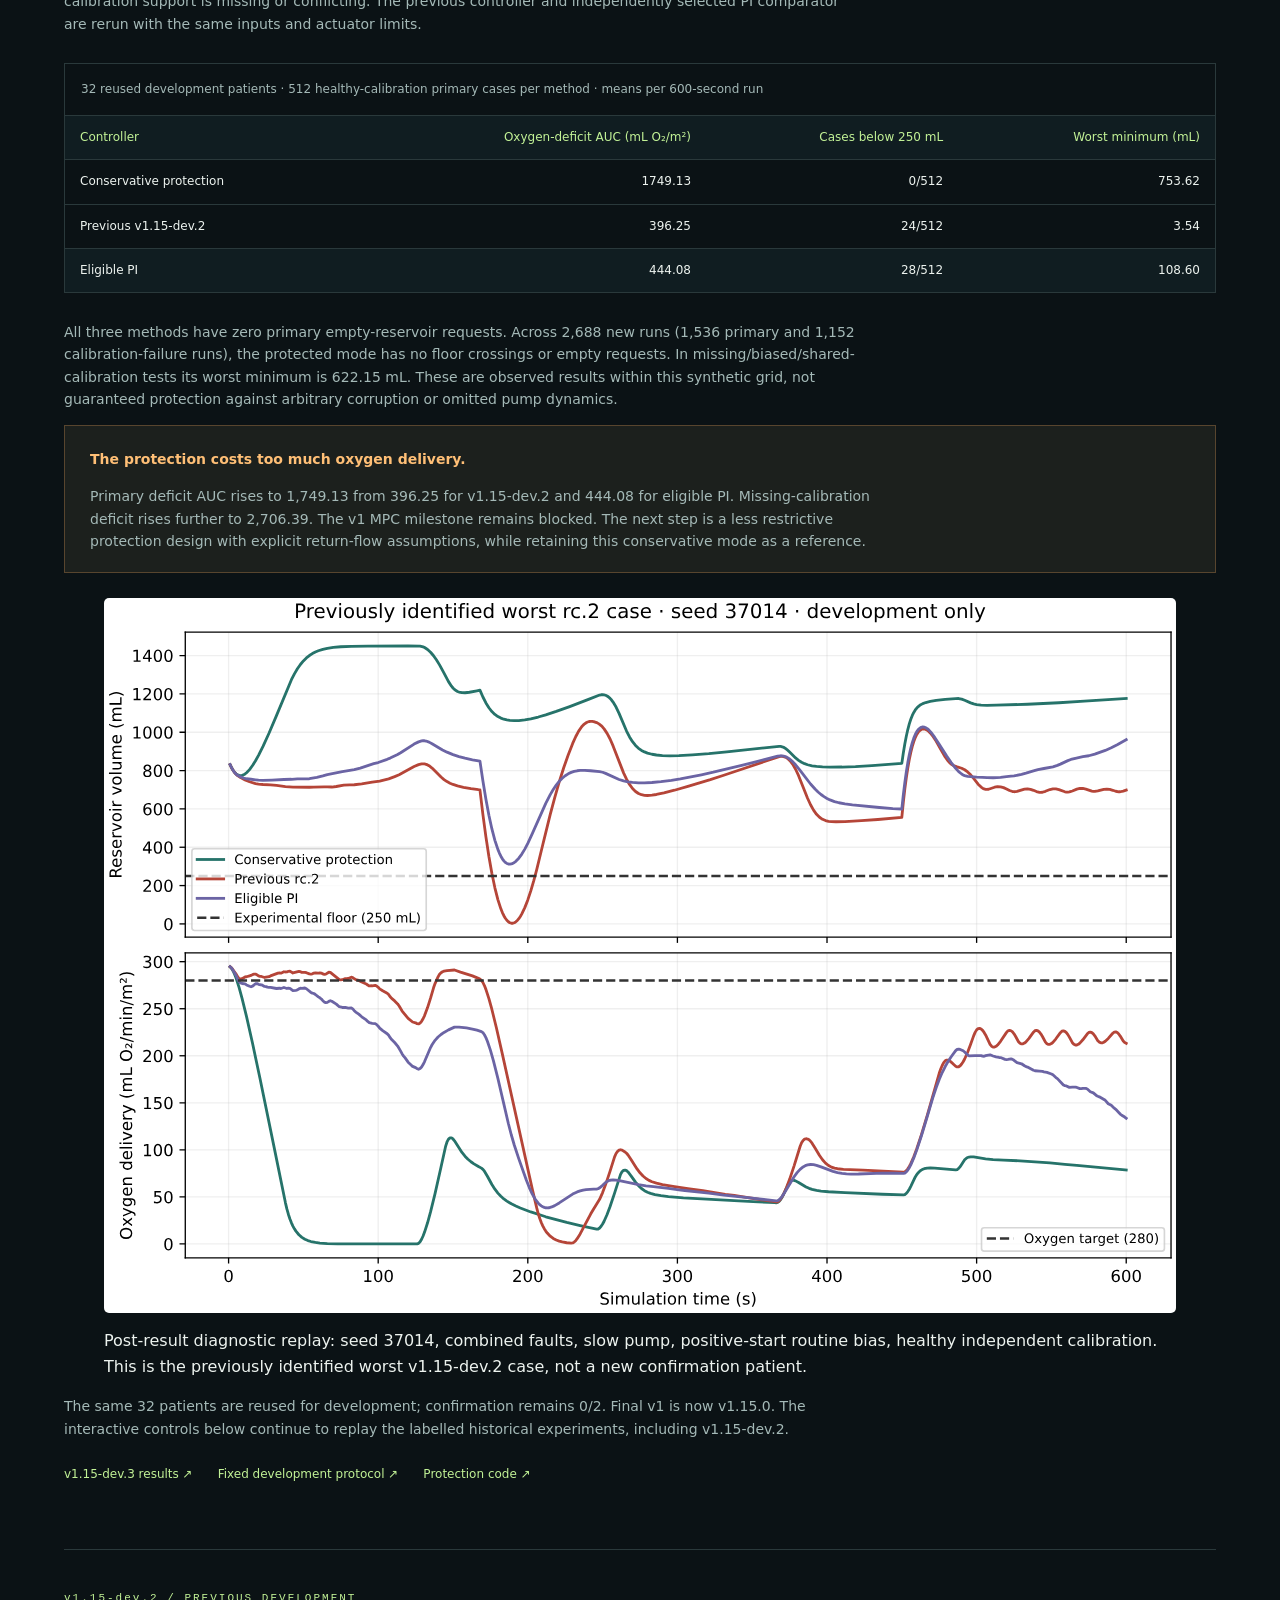
==== commit 8c71631c: "Report v2 calibration/model-boundary failures and protection-integrity goal" ====
--- a/perfusion-sentinel/index.html
+++ b/perfusion-sentinel/index.html
@@ -22,9 +22,26 @@
 <div class="aggregate"><div><p class="eyebrow">WHOLE EXPERIMENT / SELECTED PATIENT</p><div id="run-metrics" class="run-metrics"></div></div><div><p class="eyebrow" id="cohort-label">ORIGINAL COHORT / 24 VIRTUAL PATIENTS</p><p id="cohort"></p><small id="cohort-note">Difference = selected strategy − reactive. Bootstrap intervals describe the synthetic sampler, not clinical benefit.</small></div></div>
 </section>
 <section class="calculator"><div><p class="eyebrow">02 / A SMALL WHAT-IF</p><h2>Flow is only<br>half the story.</h2><p>At the same flow, anemia changes how much oxygen blood can carry. Try the standard arterial-content equation. This calculator is separate from the replay.</p></div><div class="calc-panel"><label>Hemoglobin <output id="hb-value"></output><input id="hb" type="range" min="5" max="13" step="0.1" value="9"></label><label>Pump flow <output id="flow-value"></output><input id="flow" type="range" min="2" max="7" step="0.1" value="4.5"></label><div class="calc-result"><strong id="calc-do2"></strong><span>mL O₂/min/m²</span></div><small>SaO₂ = 0.98 · PaO₂ = 150 mmHg · BSA = 1.85 m². Fixed hypothetical conditions; no recommended treatment.</small></div></section>
+<!-- v2-robust:start -->
+<section class="failure-section" id="v2-robust" aria-labelledby="v2-robust-heading">
+<p class="eyebrow">V2 CALIBRATION / MODEL BOUNDARY STUDY · DESIGN FREEZE BLOCKED</p>
+<h2 id="v2-robust-heading">Zero return credit.<br>Wrong volume bounds still fail.</h2>
+<p>56 new simulations and eight retained references test unchanged zero-return aggregate/joint controllers across four plants and four calibration regimes. Every case includes repeated return interruptions. The same two development patients are reused; reserved confirmation cohorts remain untouched.</p>
+<div class="table-scroll" tabindex="0" role="region" aria-label="Calibration boundary results"><table><caption>Eight runs per controller/regime from two patients and four plants · full-run deficit AUC in mL O₂/m²</caption><thead><tr><th scope="col">Calibration</th><th scope="col">Aggregate deficit</th><th scope="col">Joint deficit</th><th scope="col">Aggregate floor cases</th><th scope="col">Joint floor cases</th></tr></thead><tbody>
+<tr><th scope="row">Healthy</th><td>1975.7012</td><td>1927.8788</td><td>0/8</td><td>0/8</td></tr>
+<tr><th scope="row">Missing</th><td>2687.0083</td><td>2687.0083</td><td>0/8</td><td>0/8</td></tr>
+<tr><th scope="row">Biased</th><td>1853.9668</td><td>1808.4811</td><td>1/8</td><td>3/8</td></tr>
+<tr><th scope="row">Shared</th><td>1854.2255</td><td>1809.3902</td><td>1/8</td><td>3/8</td></tr>
+</tbody></table></div>
+<p><strong>Neither design qualifies for a freeze.</strong> Joint control crosses the 250 mL floor in 6/32 cases, versus 2/32 for aggregate PI. Worst volumes are 229.96 mL and 237.87 mL. Both have zero empty requests and high-pressure cases. Healthy-calibration deficit improves 2.42%, but biased and shared-corrupted calibration produce failures.</p>
+<p>Post-result diagnostics find supported volume intervals that exclude true volume, including healthy-calibration cases with changed dynamics. Model consistency is not independent integrity evidence. A zero-return stopping check can obey every modeled constraint and still fail when its starting volume bound is wrong.</p>
+<p>Next: separate optimization estimates from a protection envelope with explicit anchor-bias/model-error budgets and a conservative fallback when integrity support is absent. Shared absolute corruption cannot be resolved from two agreeing corrupted channels. All failures and full-precision CSV traces remain public in lossless ZIP archives.</p>
+<div class="links"><a href="https://github.com/vudeern/cardiopulmanoary_bypass_simulation/blob/main/docs/V2_ROBUSTNESS.md">Matrix, failure diagnosis and next controller goal ↗</a><a href="https://github.com/vudeern/cardiopulmanoary_bypass_simulation/blob/main/results/v2-robustness/summary.json">All results ↗</a><a href="https://github.com/vudeern/cardiopulmanoary_bypass_simulation/blob/main/results/v2-robustness/protocol.json">Frozen protocol ↗</a></div>
+</section>
+<!-- v2-robust:end -->
 <!-- v2-zero:start -->
 <section class="failure-section" id="v2-zero" aria-labelledby="v2-zero-heading">
-<p class="eyebrow">V2 ZERO-RETURN STOPPING / DEVELOPMENT COMPARISON</p>
+<p class="eyebrow">V2 ZERO-RETURN STOPPING / PREVIOUS DEVELOPMENT COMPARISON</p>
 <h2 id="v2-zero-heading">Keep the model pairing.<br>Credit no future return.</h2>
 <p>The fixed four-way comparison is complete: 40 new zero-credit simulations plus 40 hashed reference runs, using the same two development patients, pump cases, PI settings and sensing. The new stopping check credits no future inflow and covers the full ramp-to-zero and pump coast-down reserve. Joint accounting retains each model with its own volume bound.</p>
 <div class="table-scroll" tabindex="0" role="region" aria-label="Four-way stopping comparison"><table><caption>20 cases per arm from two reused patients · full-run deficit AUC in mL O₂/m² · credit arms retained from the preceding study</caption><thead><tr><th scope="col">Accounting / return credit</th><th scope="col">Mean deficit</th><th scope="col">Floor cases</th><th scope="col">Worst reservoir</th></tr></thead><tbody>
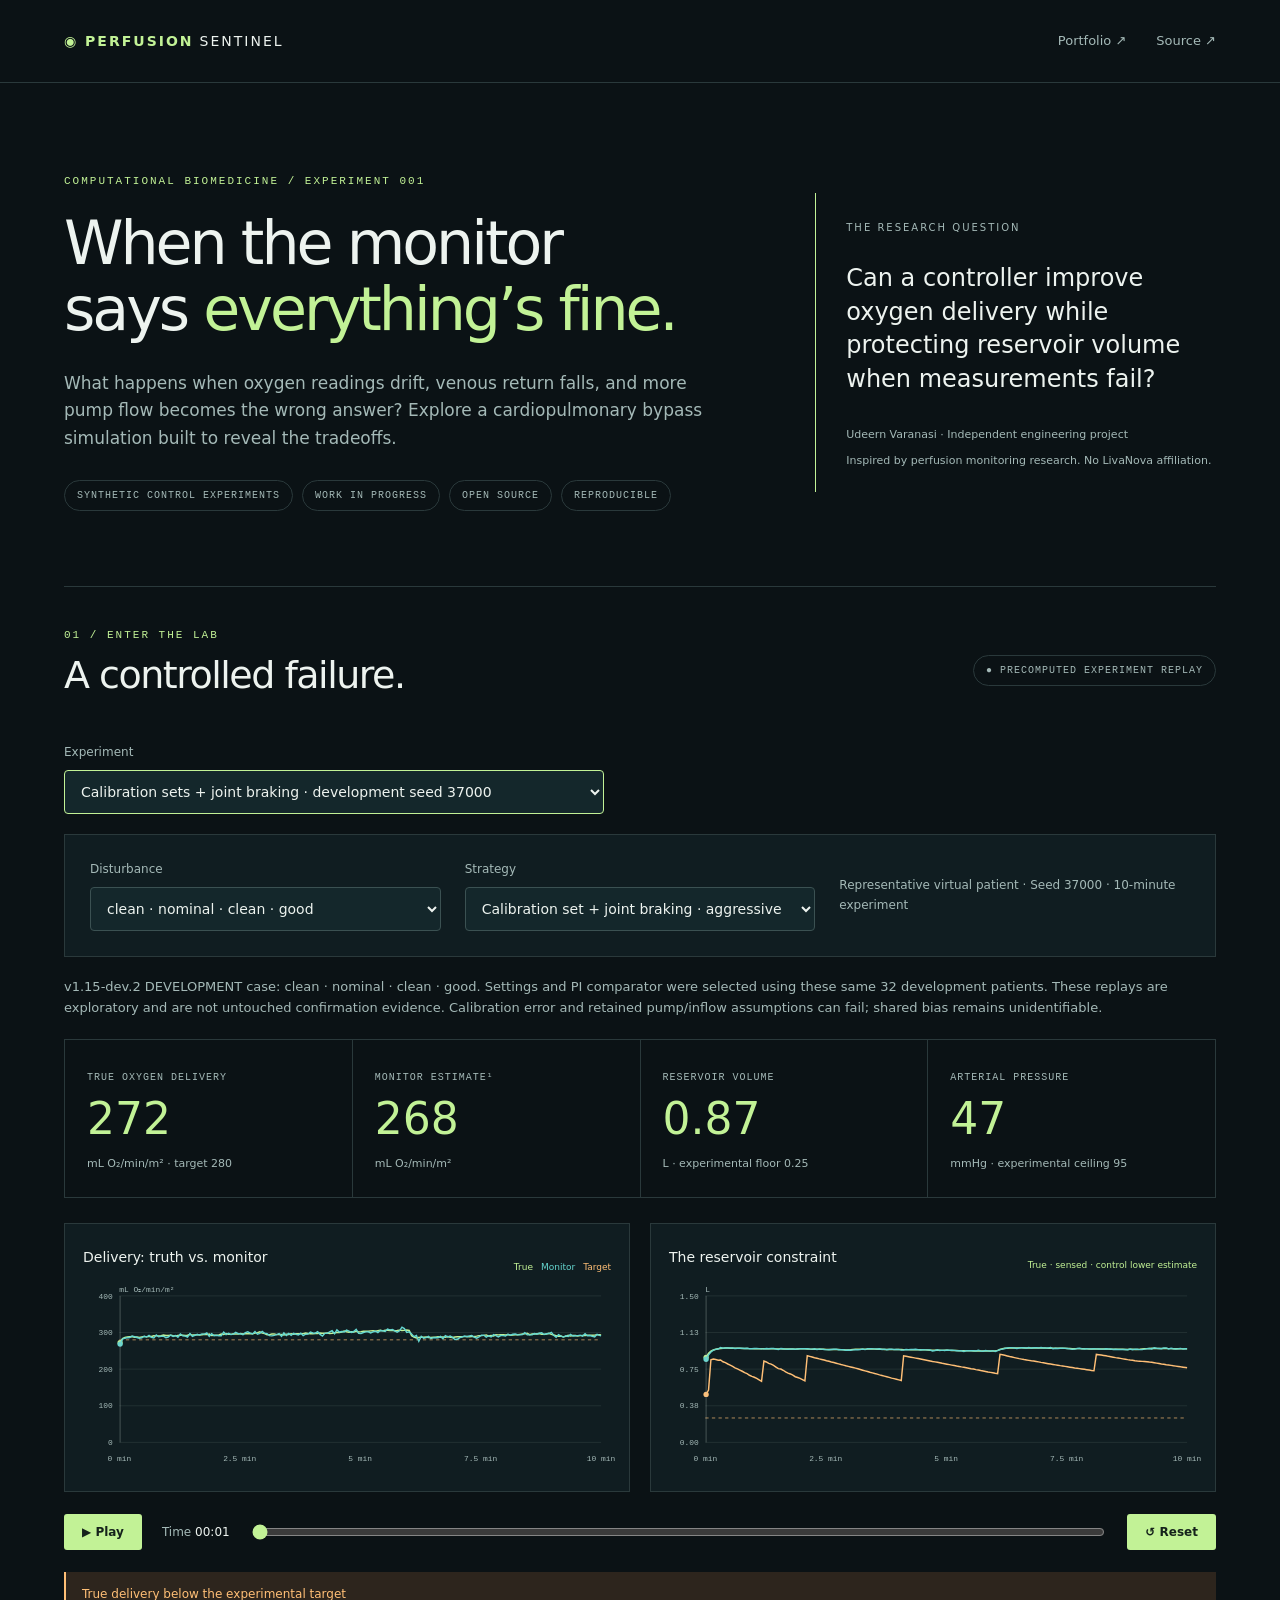
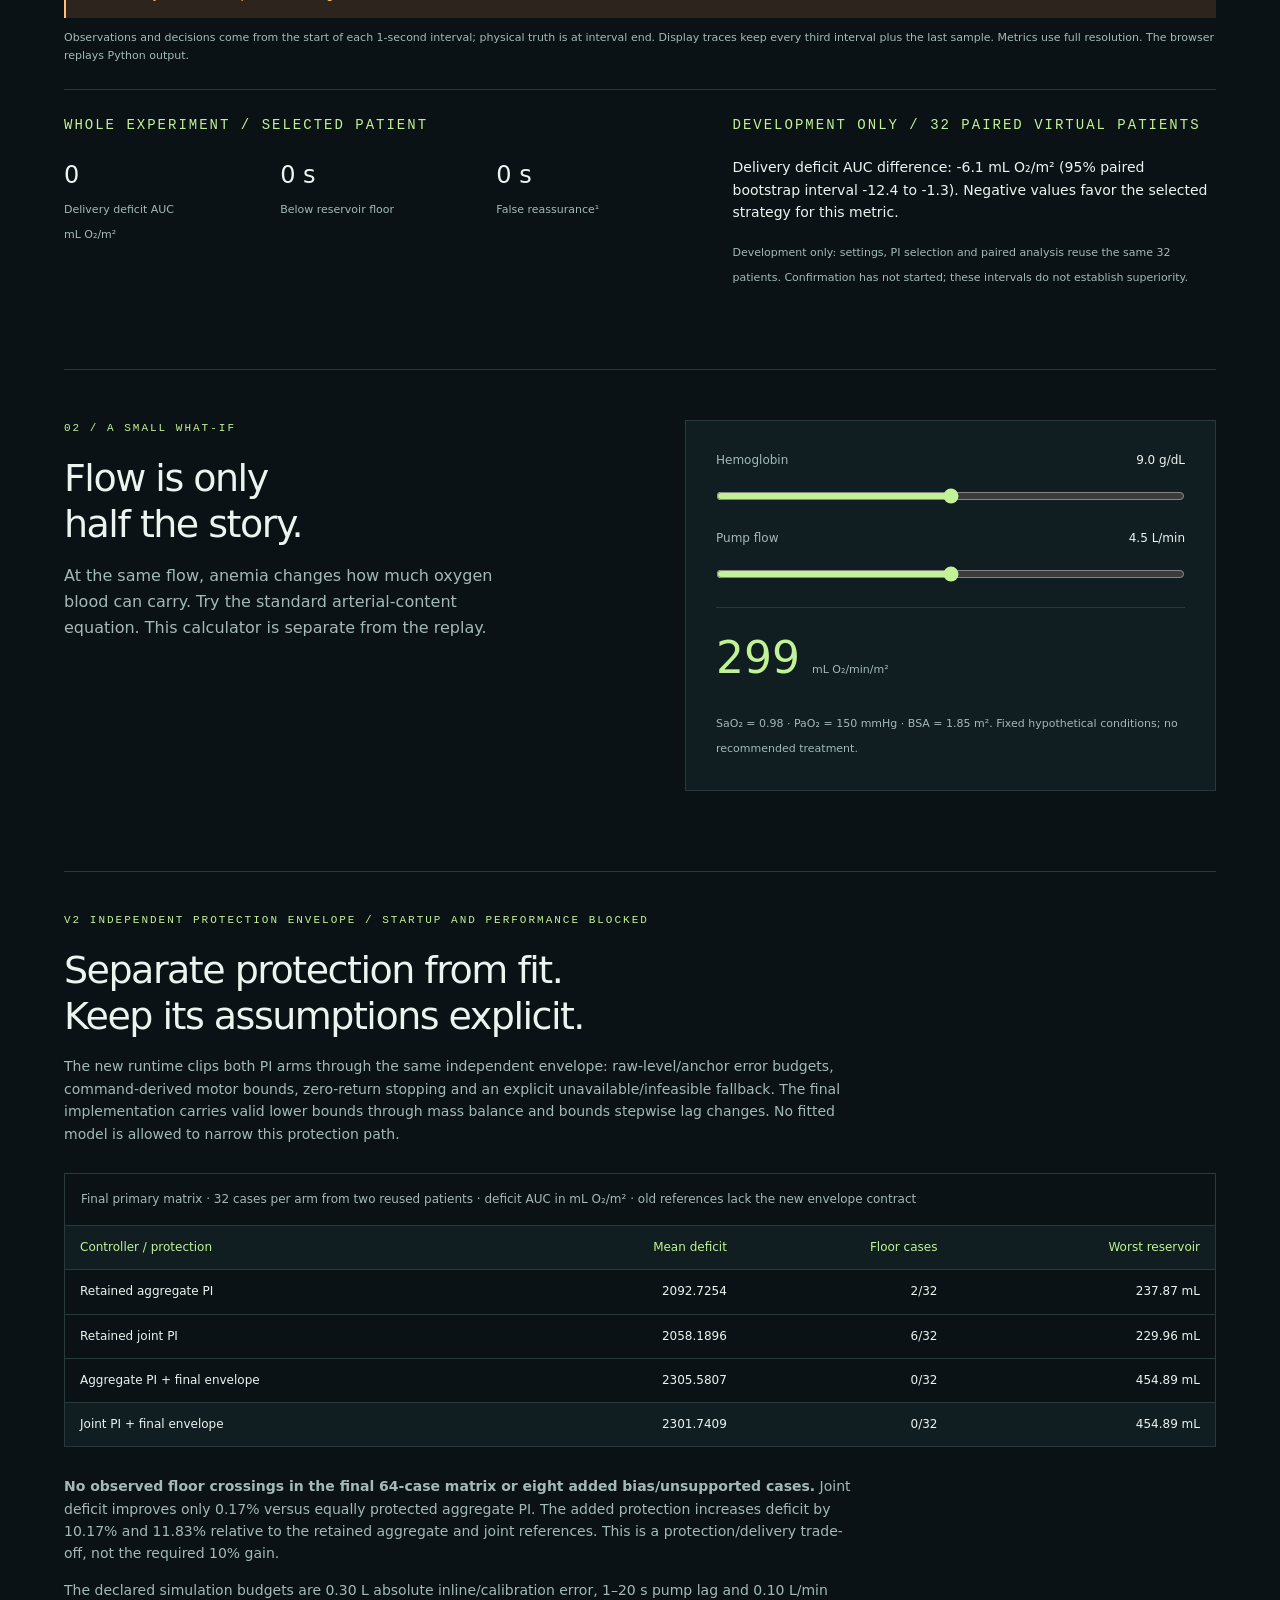
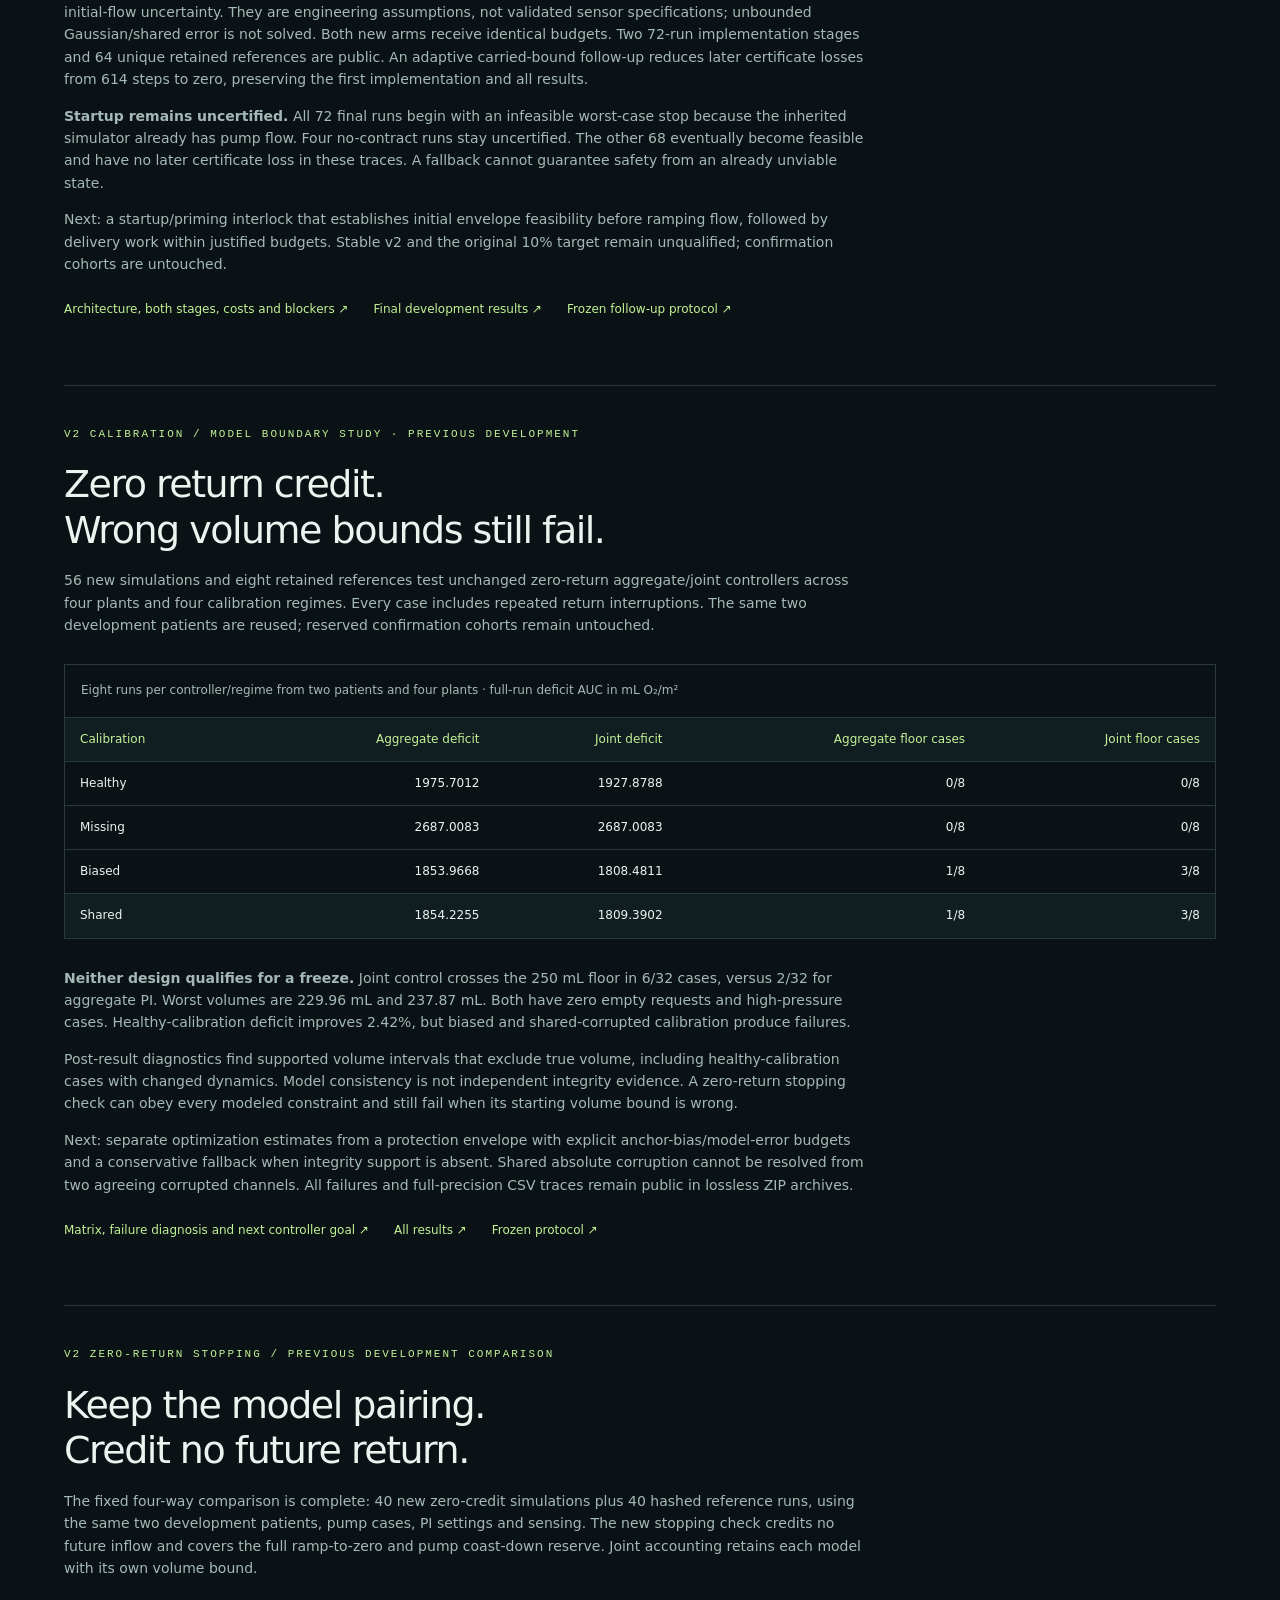
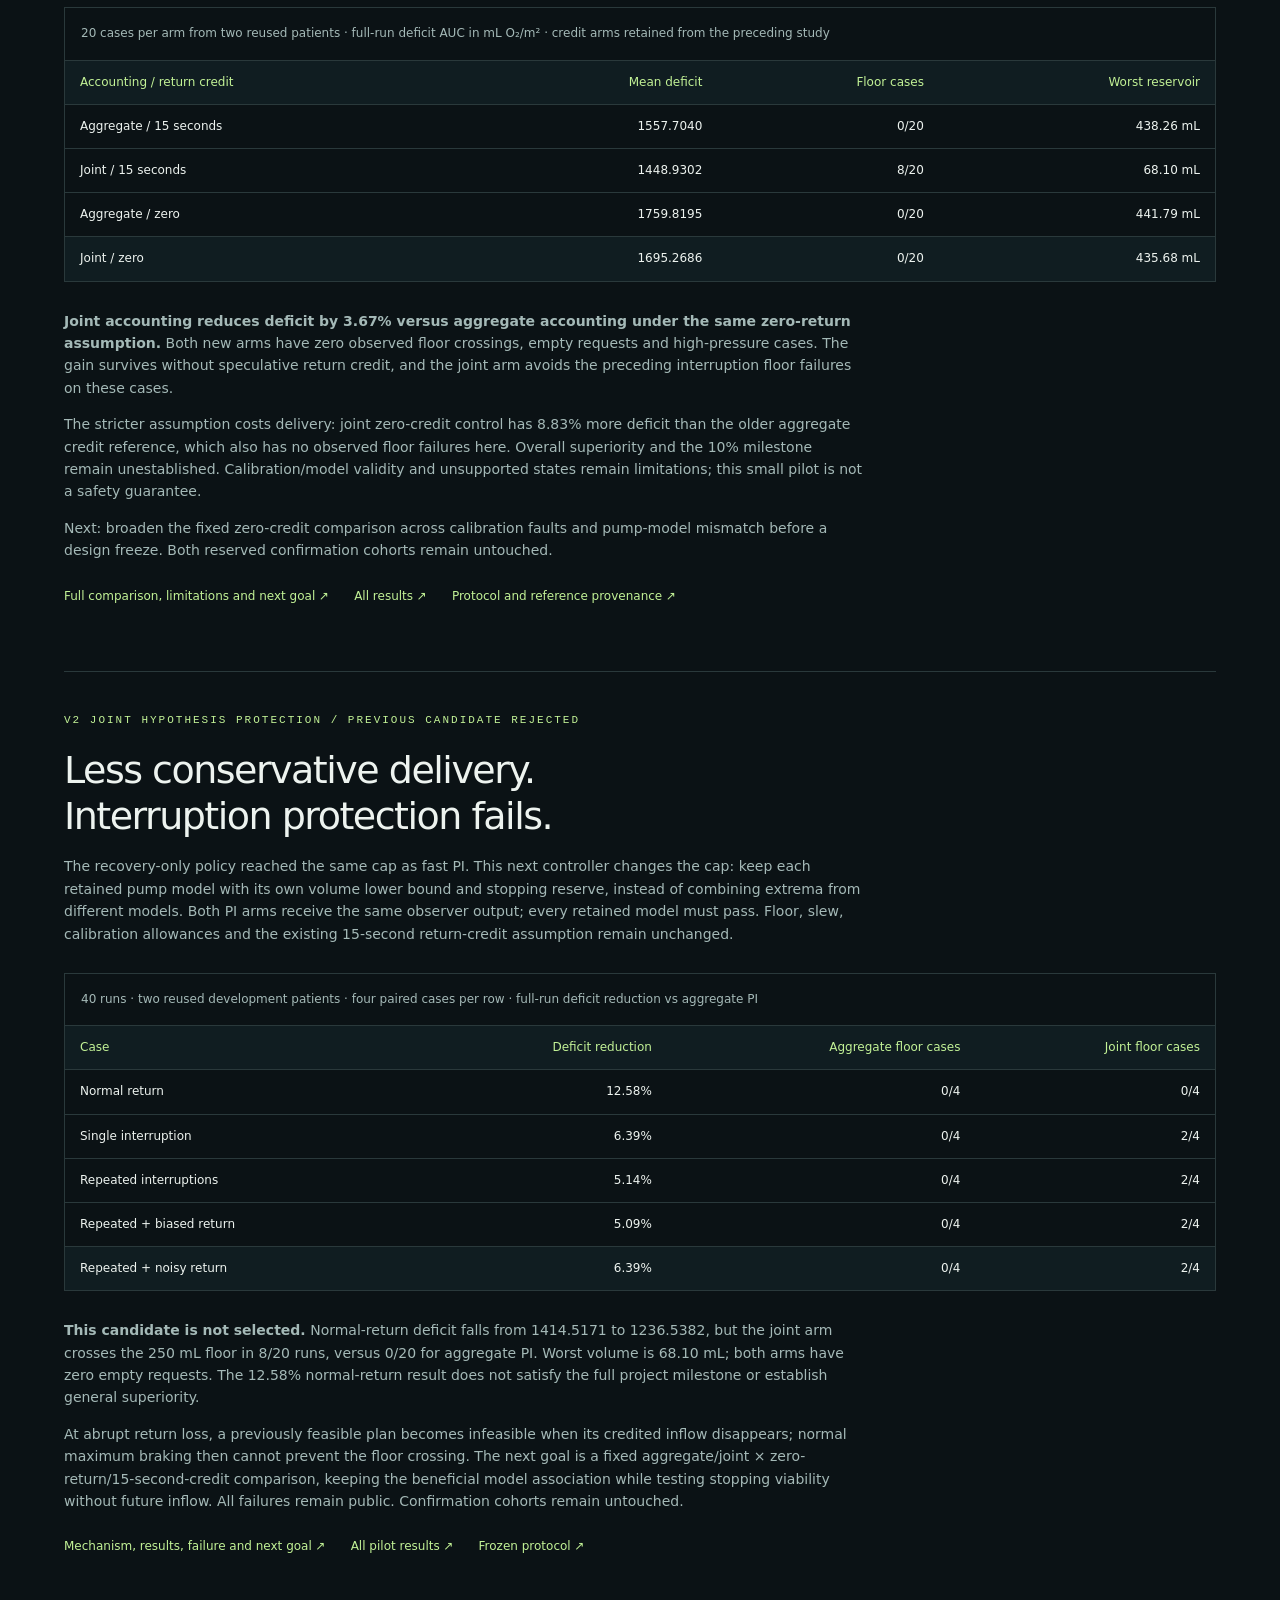
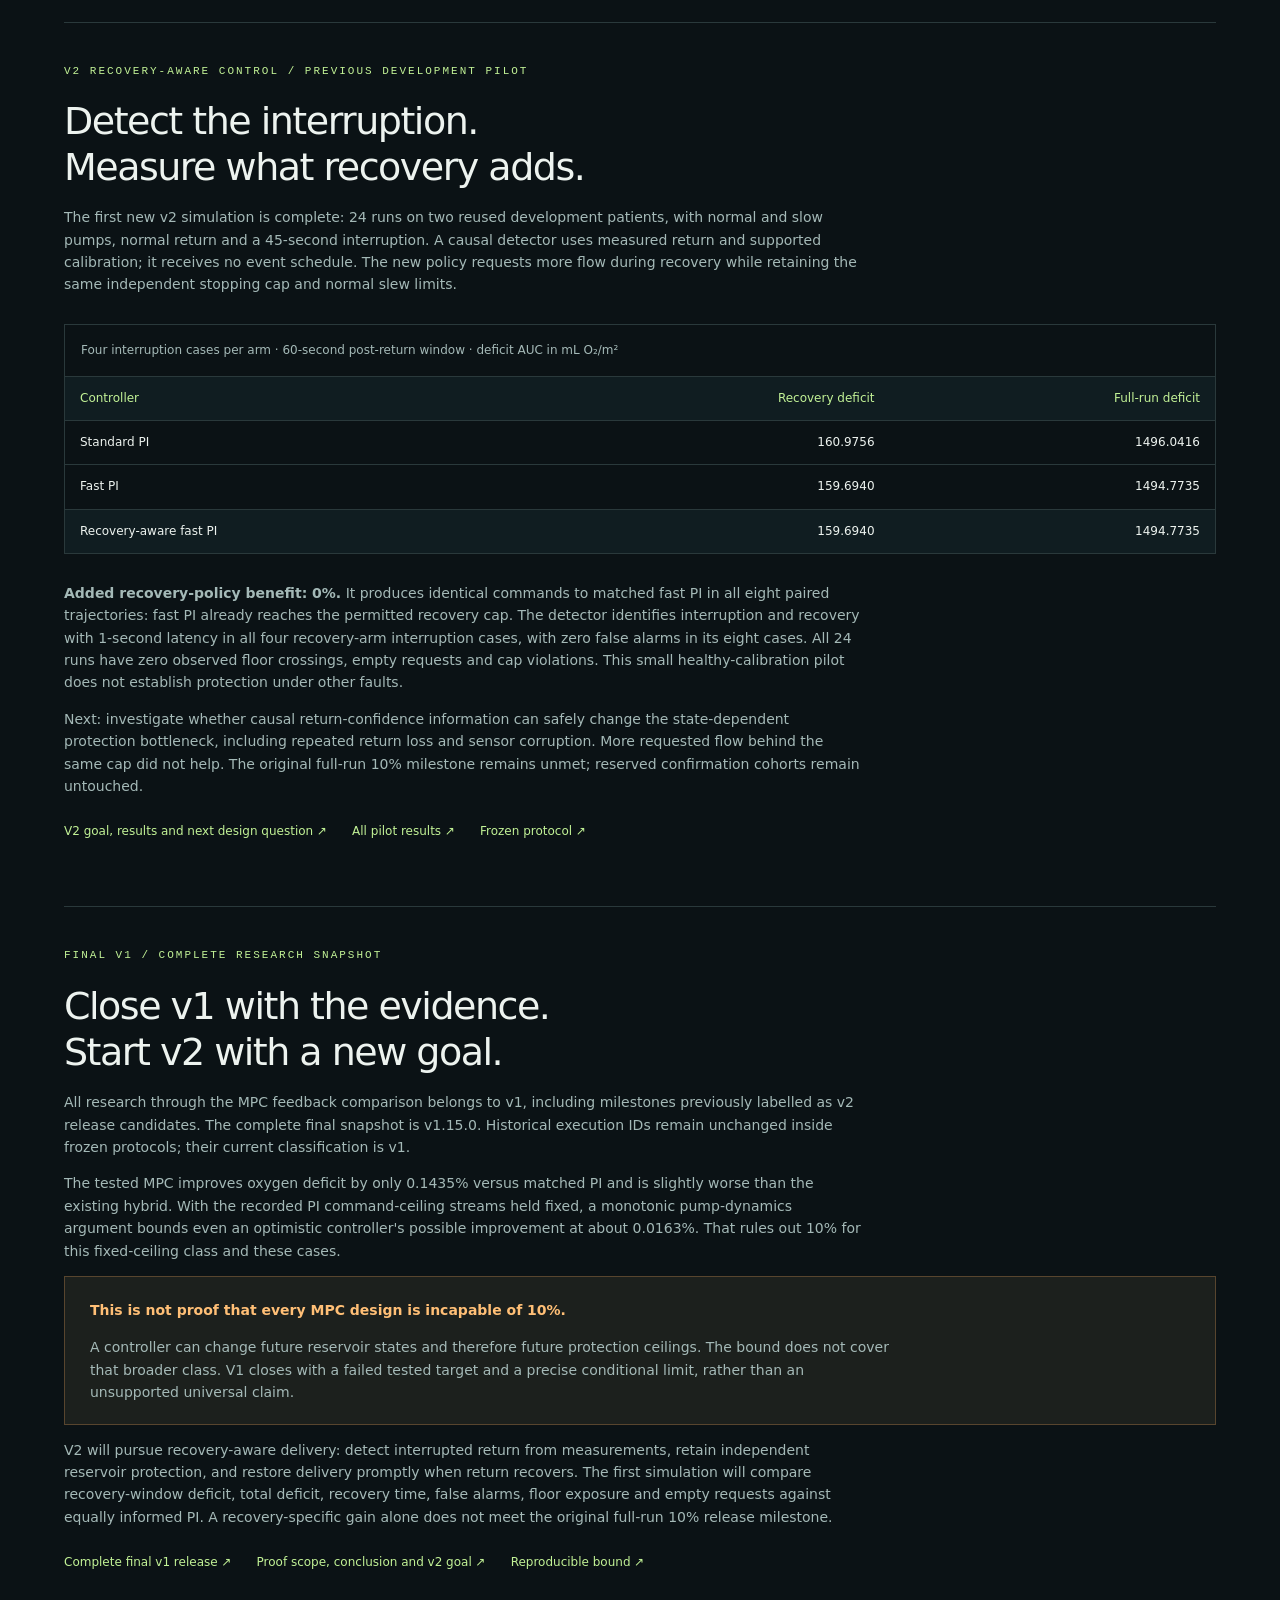
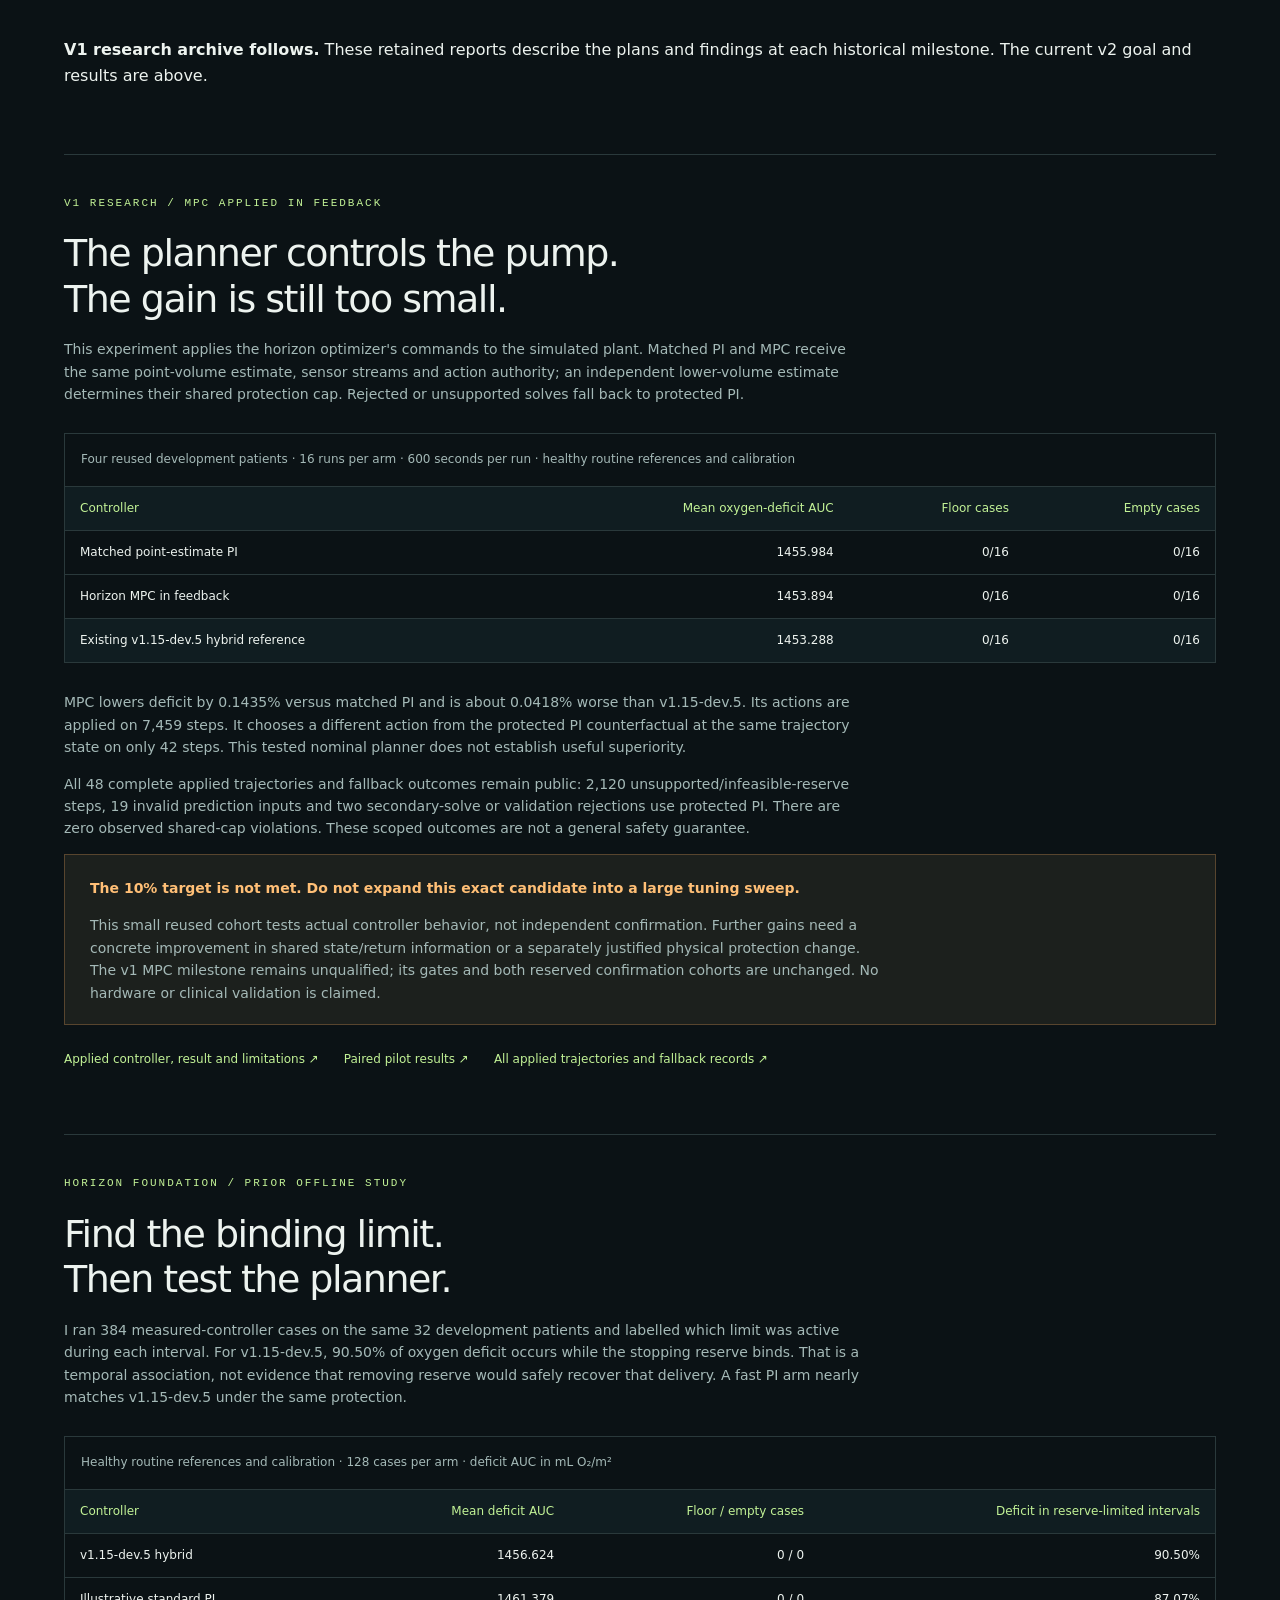
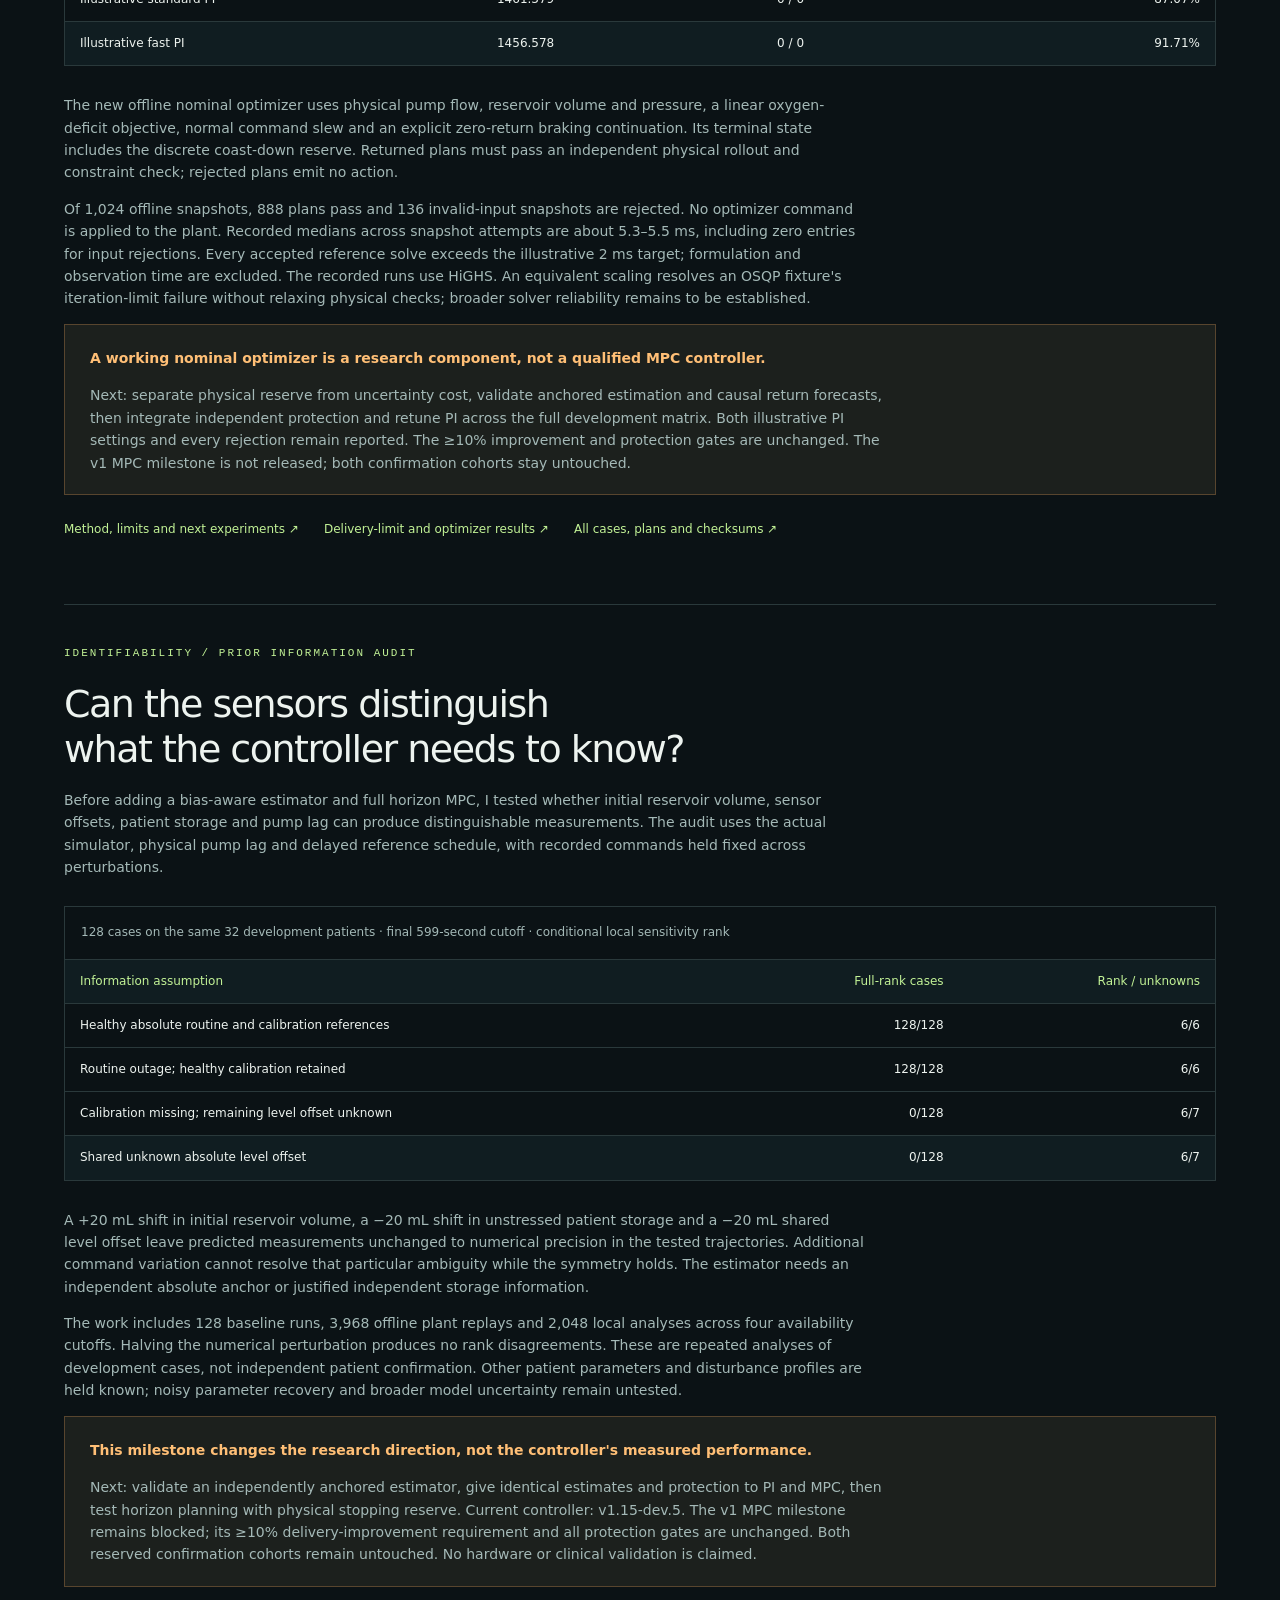
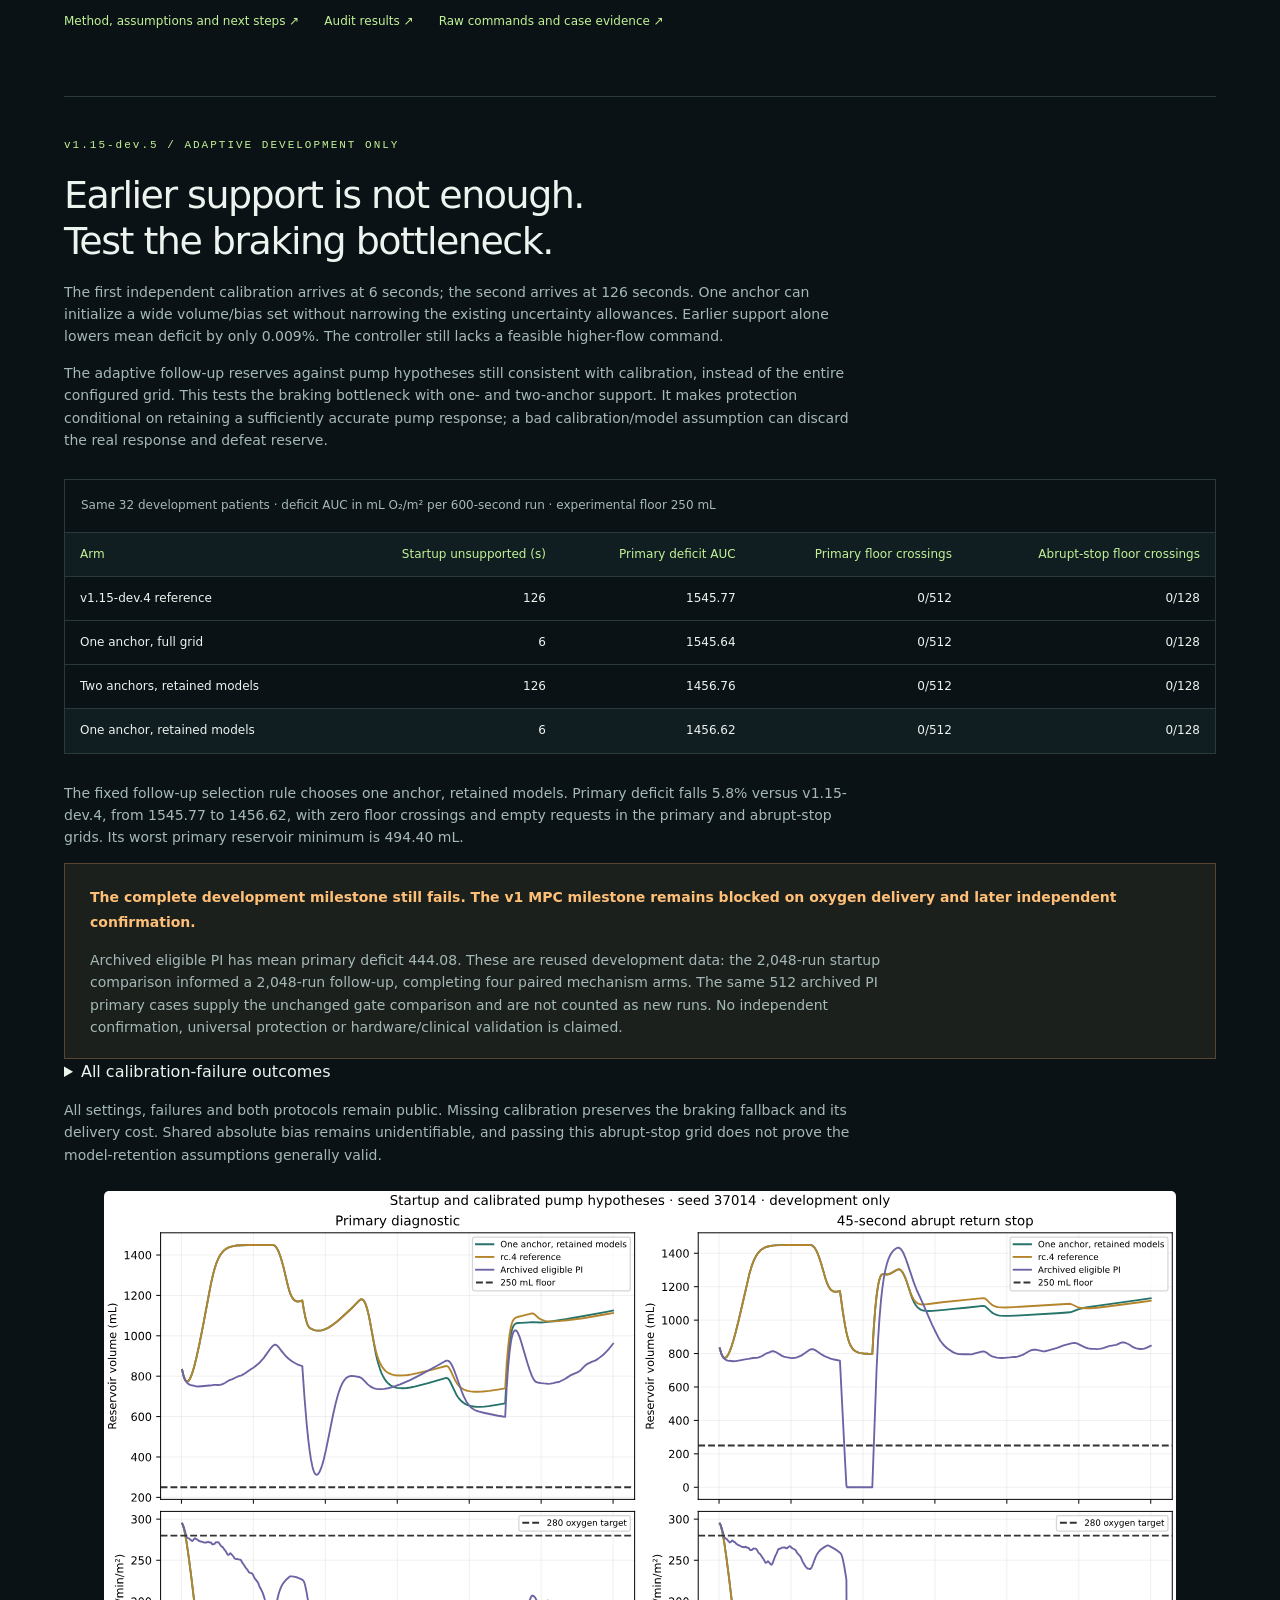
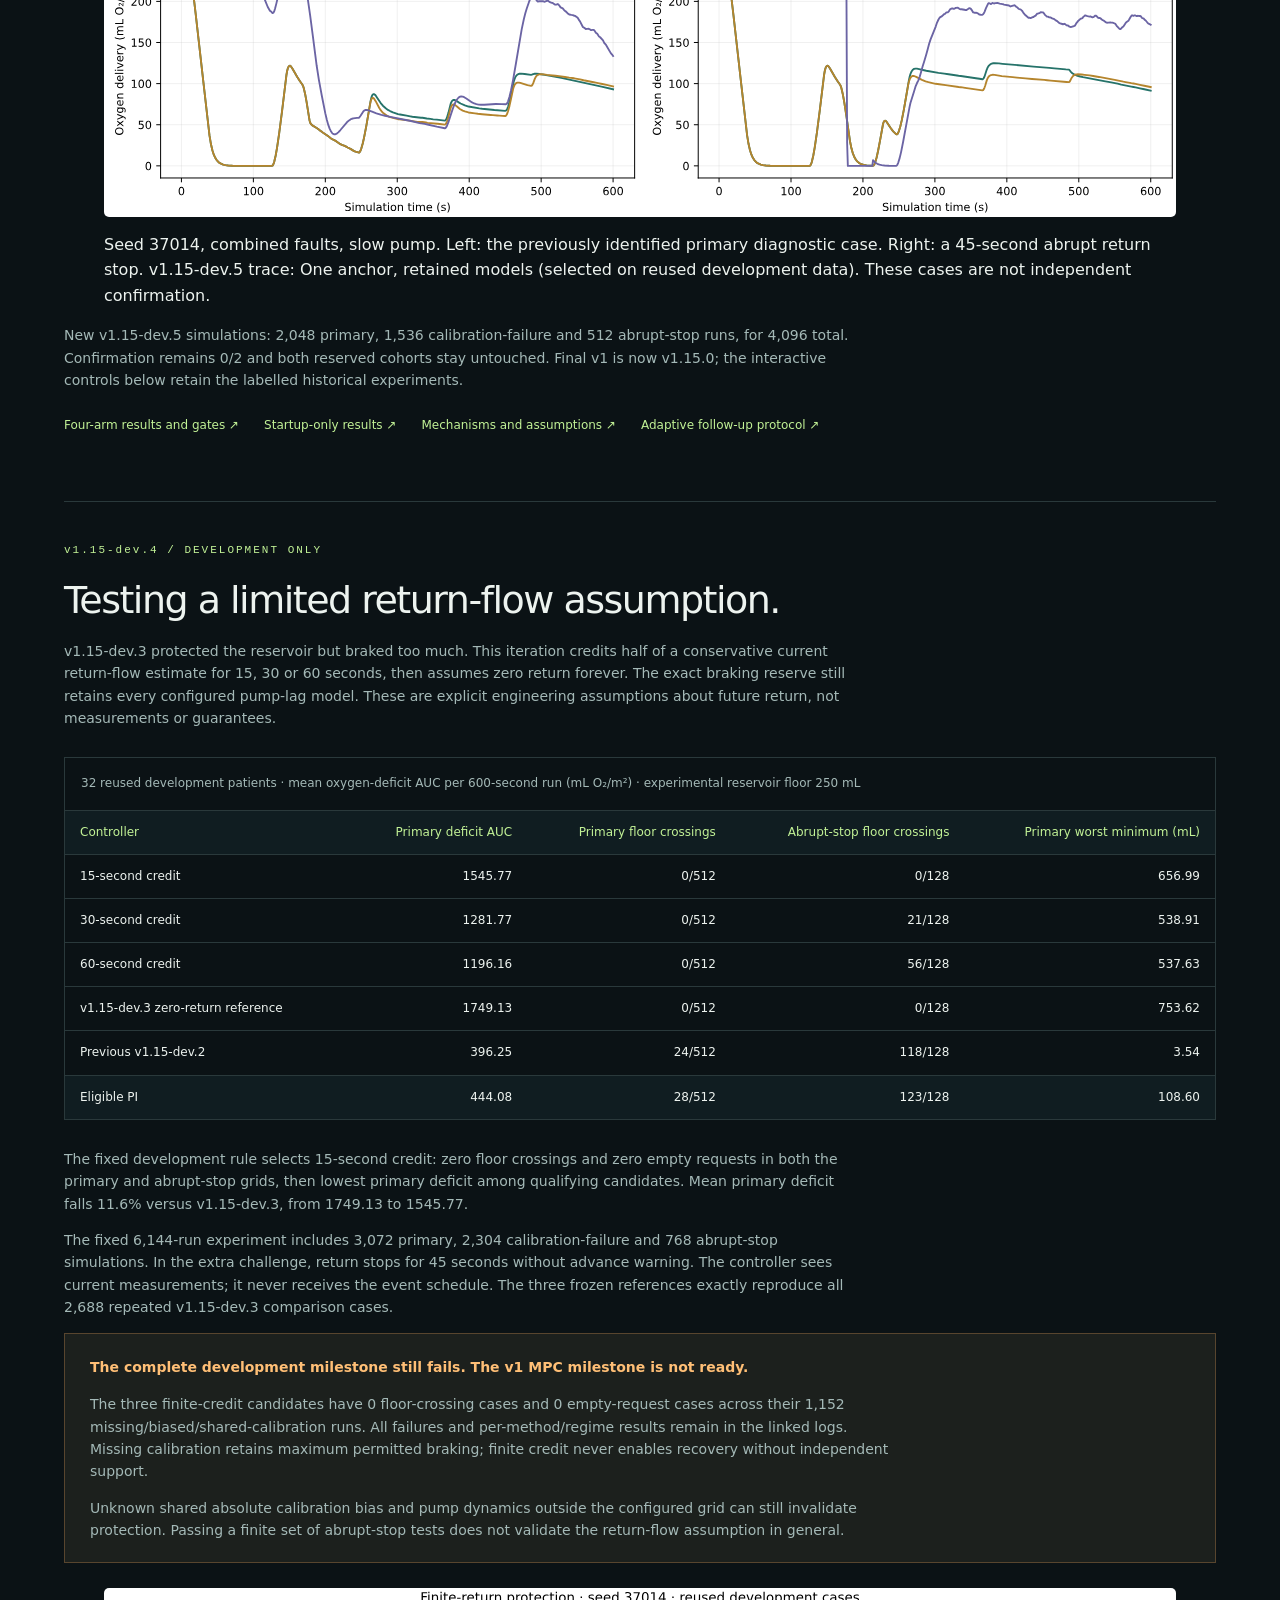
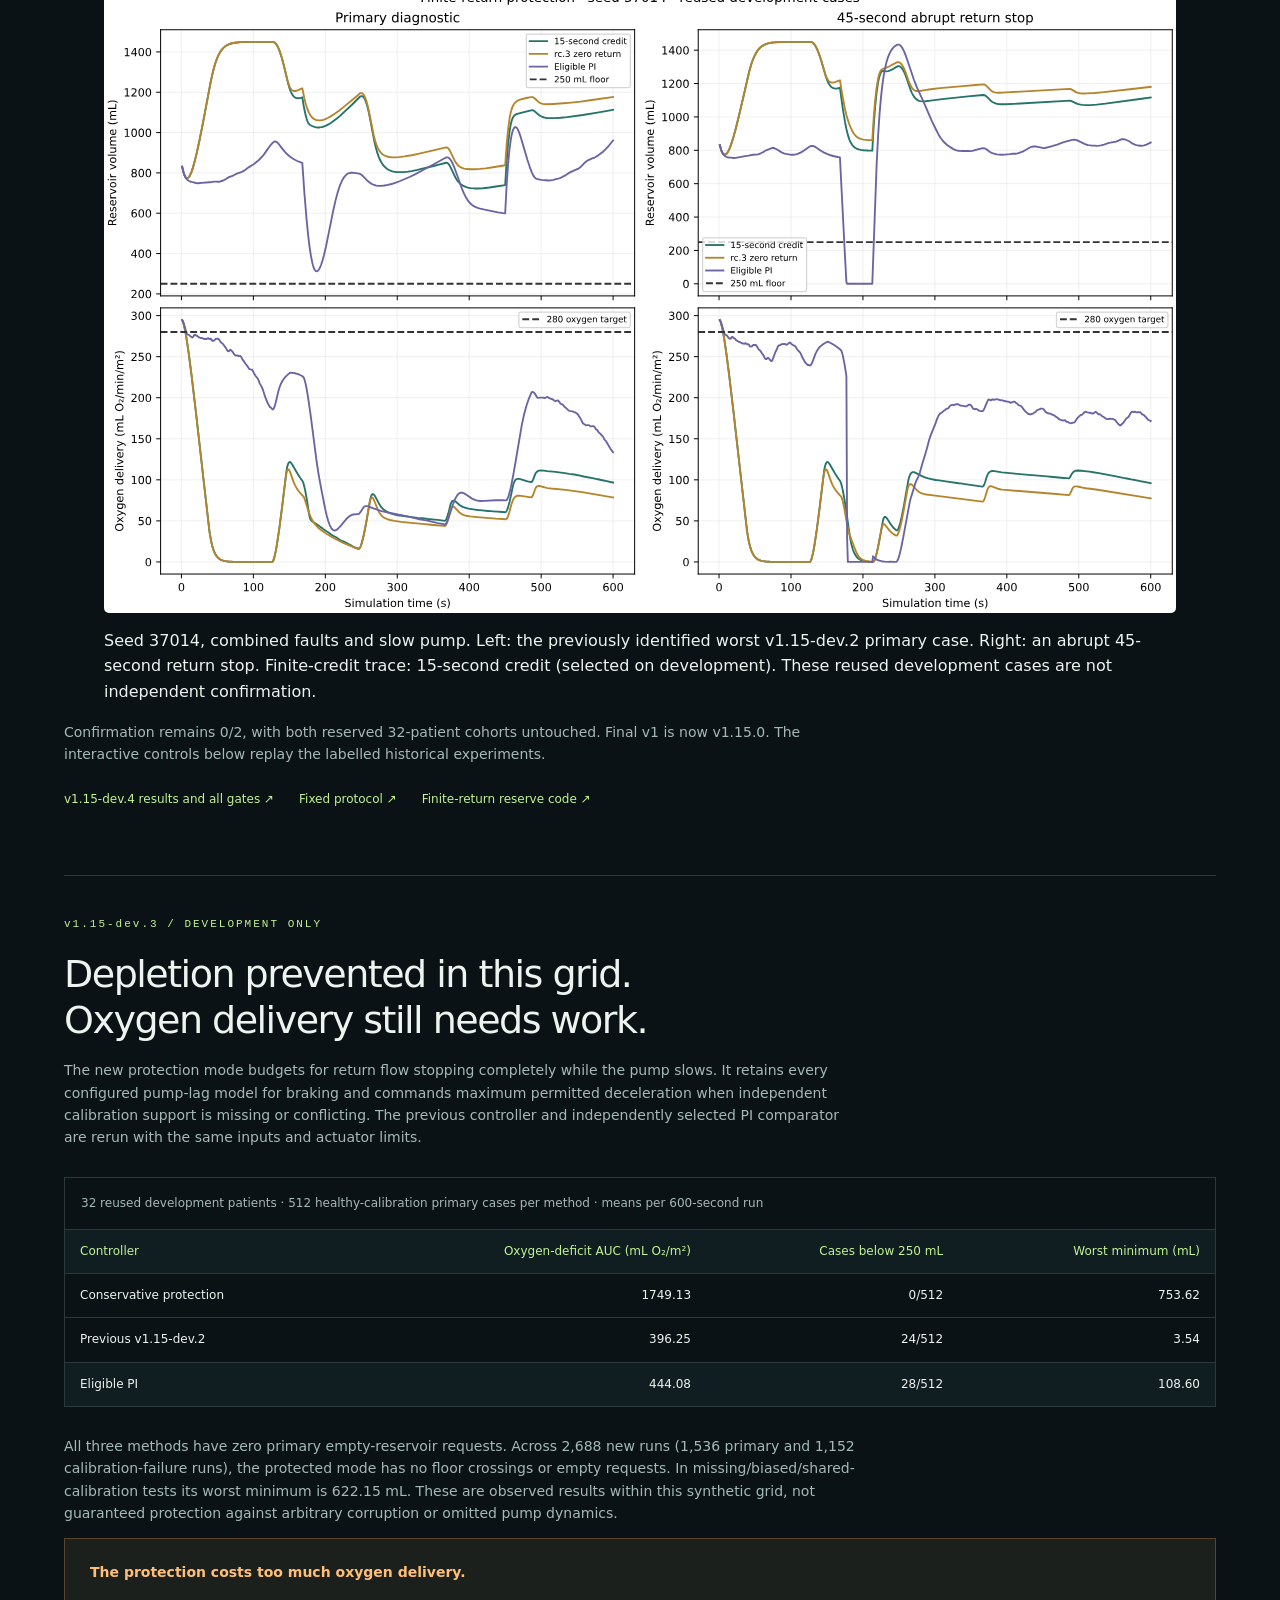
==== commit 7f8e4794: "Publish independent envelope results, delivery cost and uncertified startup" ====
--- a/perfusion-sentinel/index.html
+++ b/perfusion-sentinel/index.html
@@ -22,9 +22,22 @@
 <div class="aggregate"><div><p class="eyebrow">WHOLE EXPERIMENT / SELECTED PATIENT</p><div id="run-metrics" class="run-metrics"></div></div><div><p class="eyebrow" id="cohort-label">ORIGINAL COHORT / 24 VIRTUAL PATIENTS</p><p id="cohort"></p><small id="cohort-note">Difference = selected strategy − reactive. Bootstrap intervals describe the synthetic sampler, not clinical benefit.</small></div></div>
 </section>
 <section class="calculator"><div><p class="eyebrow">02 / A SMALL WHAT-IF</p><h2>Flow is only<br>half the story.</h2><p>At the same flow, anemia changes how much oxygen blood can carry. Try the standard arterial-content equation. This calculator is separate from the replay.</p></div><div class="calc-panel"><label>Hemoglobin <output id="hb-value"></output><input id="hb" type="range" min="5" max="13" step="0.1" value="9"></label><label>Pump flow <output id="flow-value"></output><input id="flow" type="range" min="2" max="7" step="0.1" value="4.5"></label><div class="calc-result"><strong id="calc-do2"></strong><span>mL O₂/min/m²</span></div><small>SaO₂ = 0.98 · PaO₂ = 150 mmHg · BSA = 1.85 m². Fixed hypothetical conditions; no recommended treatment.</small></div></section>
+<!-- v2-envelope:start -->
+<section class="failure-section" id="v2-envelope" aria-labelledby="v2-envelope-heading">
+<p class="eyebrow">V2 INDEPENDENT PROTECTION ENVELOPE / STARTUP AND PERFORMANCE BLOCKED</p>
+<h2 id="v2-envelope-heading">Separate protection from fit.<br>Keep its assumptions explicit.</h2>
+<p>The new runtime clips both PI arms through the same independent envelope: raw-level/anchor error budgets, command-derived motor bounds, zero-return stopping and an explicit unavailable/infeasible fallback. The final implementation carries valid lower bounds through mass balance and bounds stepwise lag changes. No fitted model is allowed to narrow this protection path.</p>
+<div class="table-scroll" tabindex="0" role="region" aria-label="Independent envelope comparison"><table><caption>Final primary matrix · 32 cases per arm from two reused patients · deficit AUC in mL O₂/m² · old references lack the new envelope contract</caption><thead><tr><th scope="col">Controller / protection</th><th scope="col">Mean deficit</th><th scope="col">Floor cases</th><th scope="col">Worst reservoir</th></tr></thead><tbody><tr><th scope="row">Retained aggregate PI</th><td>2092.7254</td><td>2/32</td><td>237.87 mL</td></tr><tr><th scope="row">Retained joint PI</th><td>2058.1896</td><td>6/32</td><td>229.96 mL</td></tr><tr><th scope="row">Aggregate PI + final envelope</th><td>2305.5807</td><td>0/32</td><td>454.89 mL</td></tr><tr><th scope="row">Joint PI + final envelope</th><td>2301.7409</td><td>0/32</td><td>454.89 mL</td></tr></tbody></table></div>
+<p><strong>No observed floor crossings in the final 64-case matrix or eight added bias/unsupported cases.</strong> Joint deficit improves only 0.17% versus equally protected aggregate PI. The added protection increases deficit by 10.17% and 11.83% relative to the retained aggregate and joint references. This is a protection/delivery trade-off, not the required 10% gain.</p>
+<p>The declared simulation budgets are 0.30 L absolute inline/calibration error, 1–20 s pump lag and 0.10 L/min initial-flow uncertainty. They are engineering assumptions, not validated sensor specifications; unbounded Gaussian/shared error is not solved. Both new arms receive identical budgets. Two 72-run implementation stages and 64 unique retained references are public. An adaptive carried-bound follow-up reduces later certificate losses from 614 steps to zero, preserving the first implementation and all results.</p>
+<p><strong>Startup remains uncertified.</strong> All 72 final runs begin with an infeasible worst-case stop because the inherited simulator already has pump flow. Four no-contract runs stay uncertified. The other 68 eventually become feasible and have no later certificate loss in these traces. A fallback cannot guarantee safety from an already unviable state.</p>
+<p>Next: a startup/priming interlock that establishes initial envelope feasibility before ramping flow, followed by delivery work within justified budgets. Stable v2 and the original 10% target remain unqualified; confirmation cohorts are untouched.</p>
+<div class="links"><a href="https://github.com/vudeern/cardiopulmanoary_bypass_simulation/blob/main/docs/V2_ENVELOPE.md">Architecture, both stages, costs and blockers ↗</a><a href="https://github.com/vudeern/cardiopulmanoary_bypass_simulation/blob/main/results/v2-envelope-carry/summary.json">Final development results ↗</a><a href="https://github.com/vudeern/cardiopulmanoary_bypass_simulation/blob/main/results/v2-envelope-carry/protocol.json">Frozen follow-up protocol ↗</a></div>
+</section>
+<!-- v2-envelope:end -->
 <!-- v2-robust:start -->
 <section class="failure-section" id="v2-robust" aria-labelledby="v2-robust-heading">
-<p class="eyebrow">V2 CALIBRATION / MODEL BOUNDARY STUDY · DESIGN FREEZE BLOCKED</p>
+<p class="eyebrow">V2 CALIBRATION / MODEL BOUNDARY STUDY · PREVIOUS DEVELOPMENT</p>
 <h2 id="v2-robust-heading">Zero return credit.<br>Wrong volume bounds still fail.</h2>
 <p>56 new simulations and eight retained references test unchanged zero-return aggregate/joint controllers across four plants and four calibration regimes. Every case includes repeated return interruptions. The same two development patients are reused; reserved confirmation cohorts remain untouched.</p>
 <div class="table-scroll" tabindex="0" role="region" aria-label="Calibration boundary results"><table><caption>Eight runs per controller/regime from two patients and four plants · full-run deficit AUC in mL O₂/m²</caption><thead><tr><th scope="col">Calibration</th><th scope="col">Aggregate deficit</th><th scope="col">Joint deficit</th><th scope="col">Aggregate floor cases</th><th scope="col">Joint floor cases</th></tr></thead><tbody>
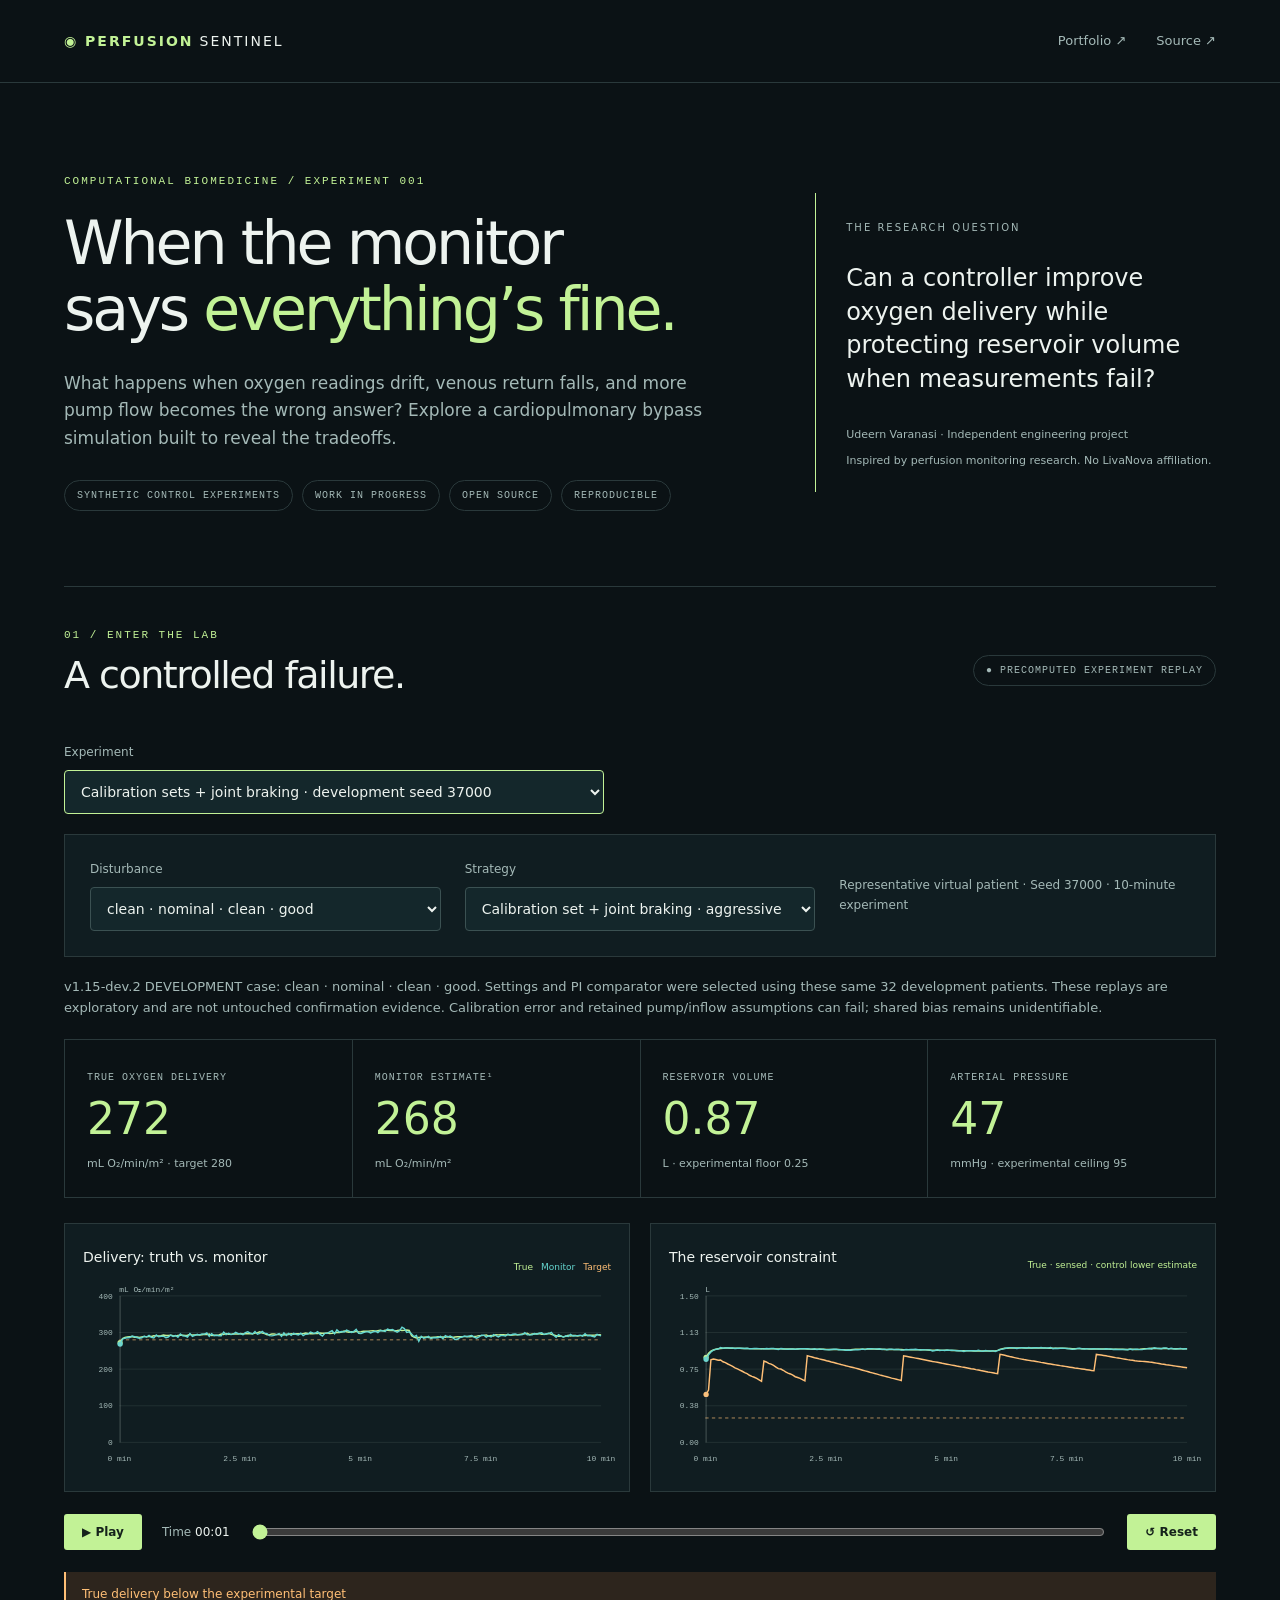
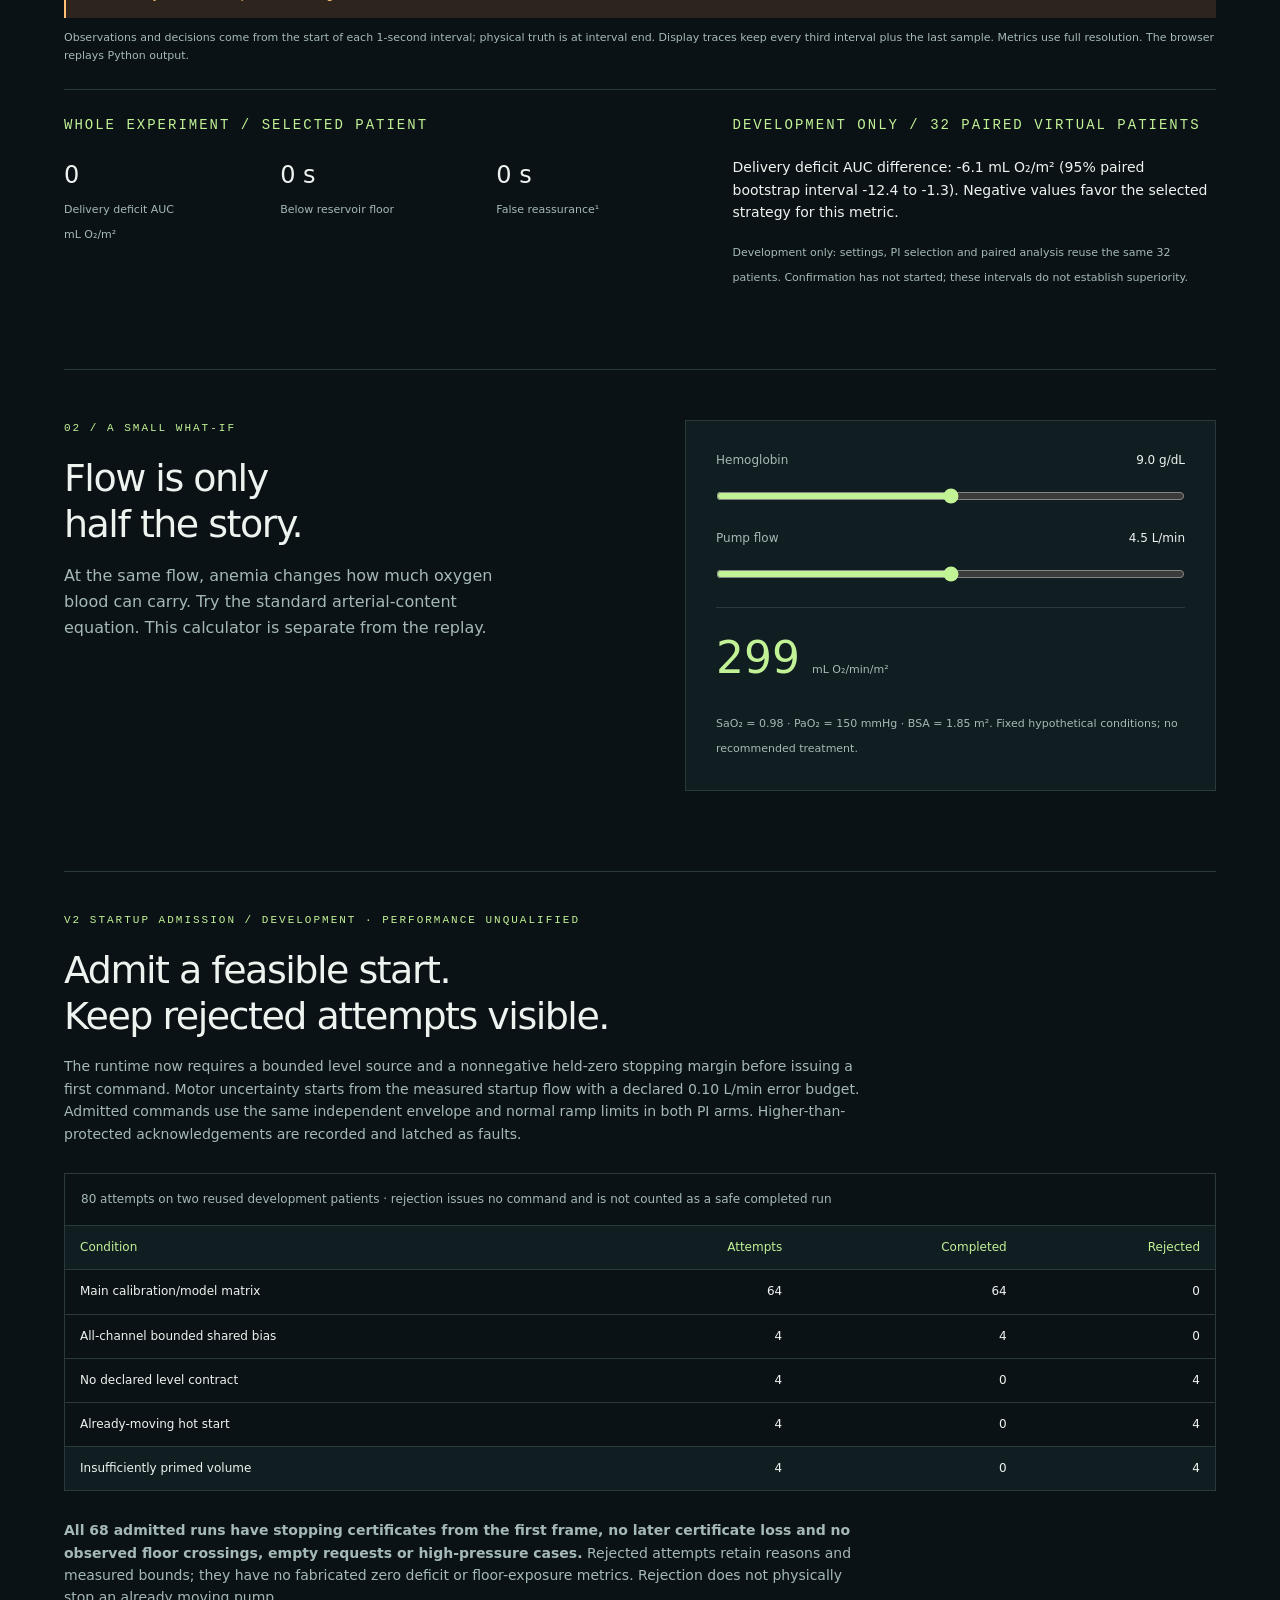
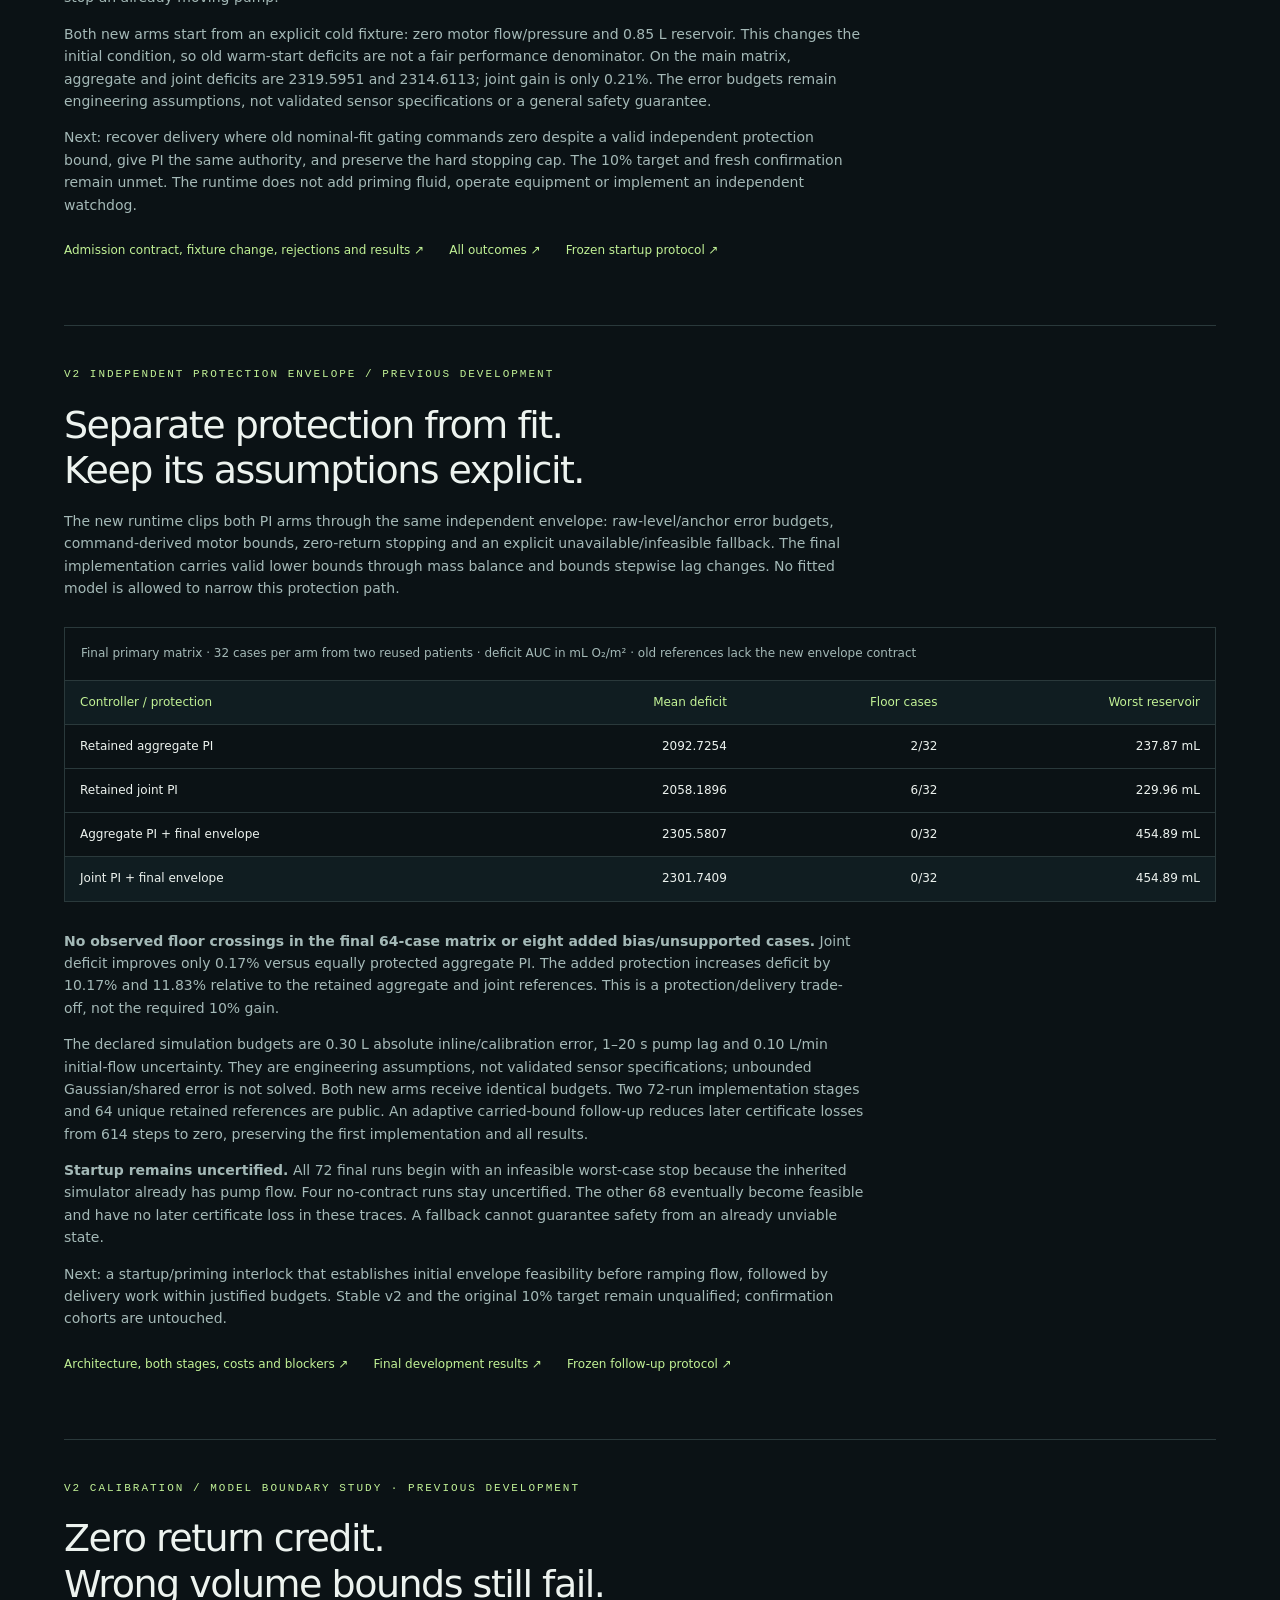
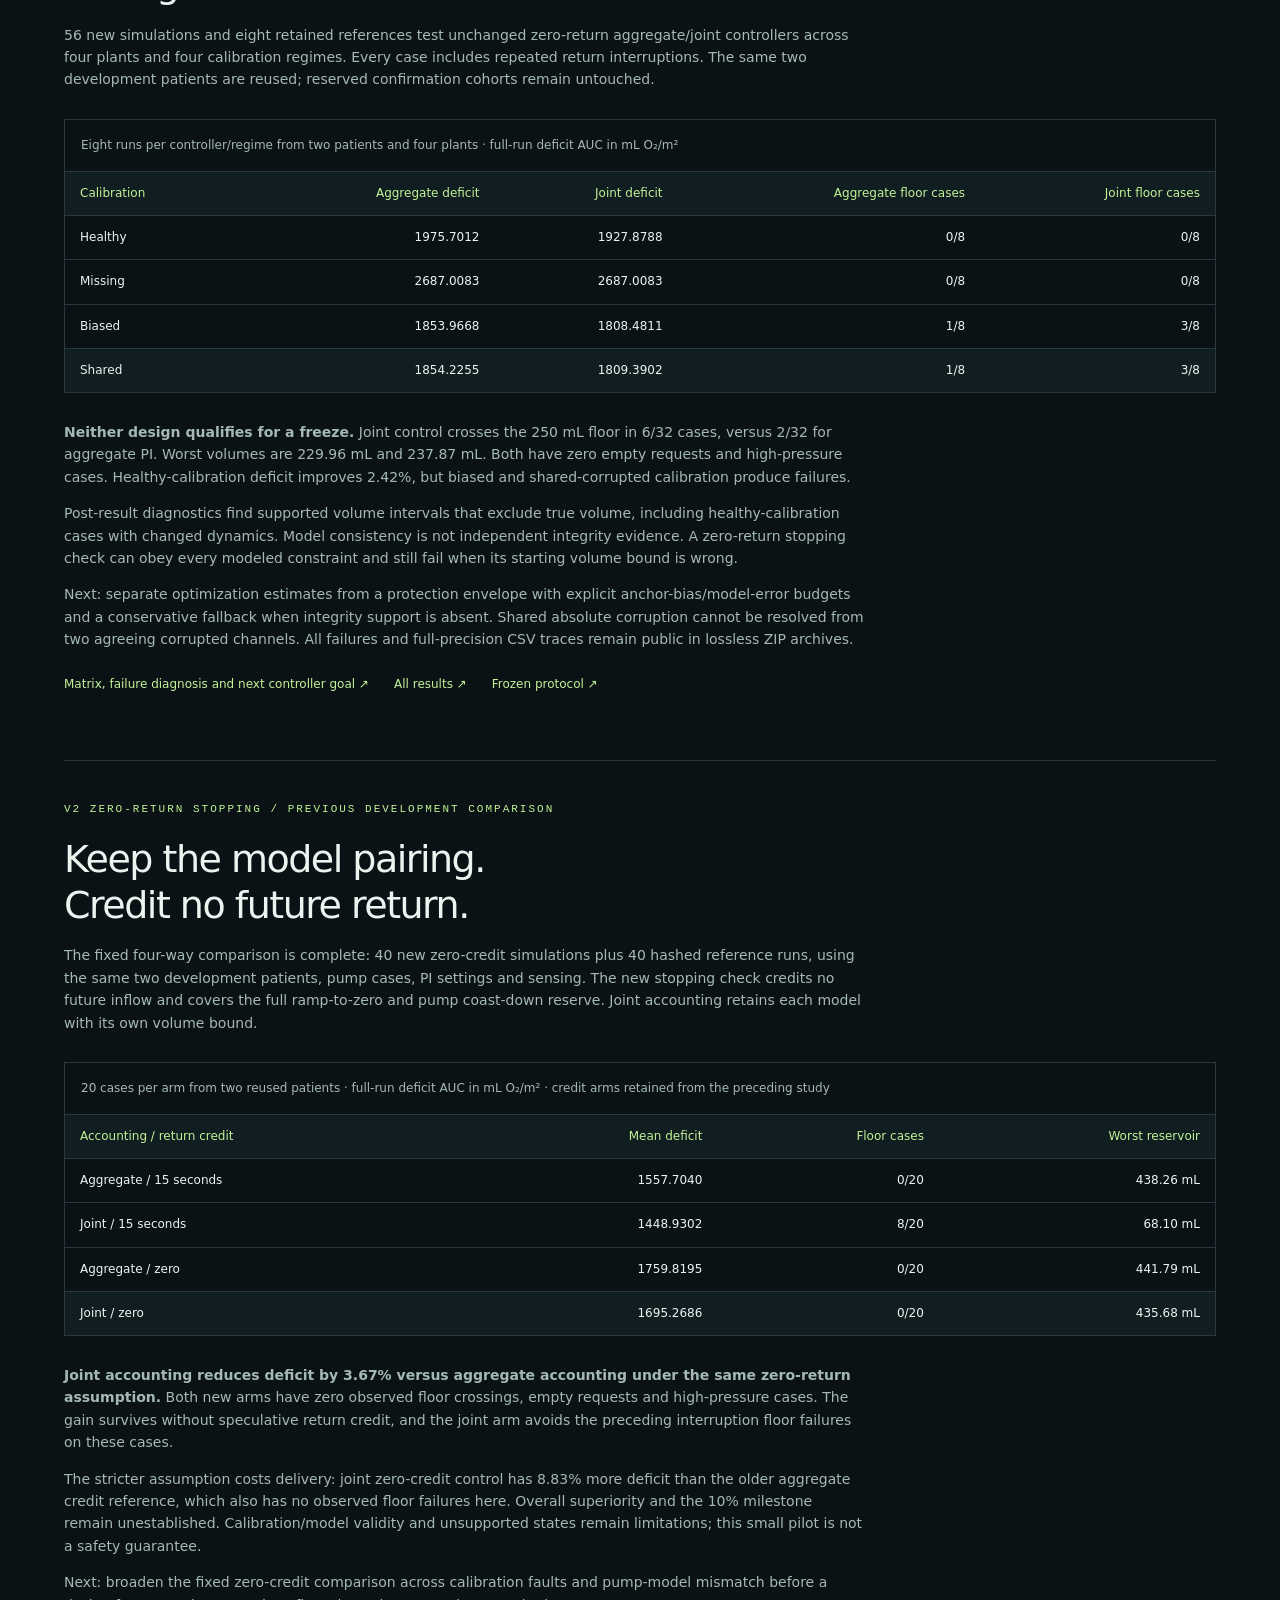
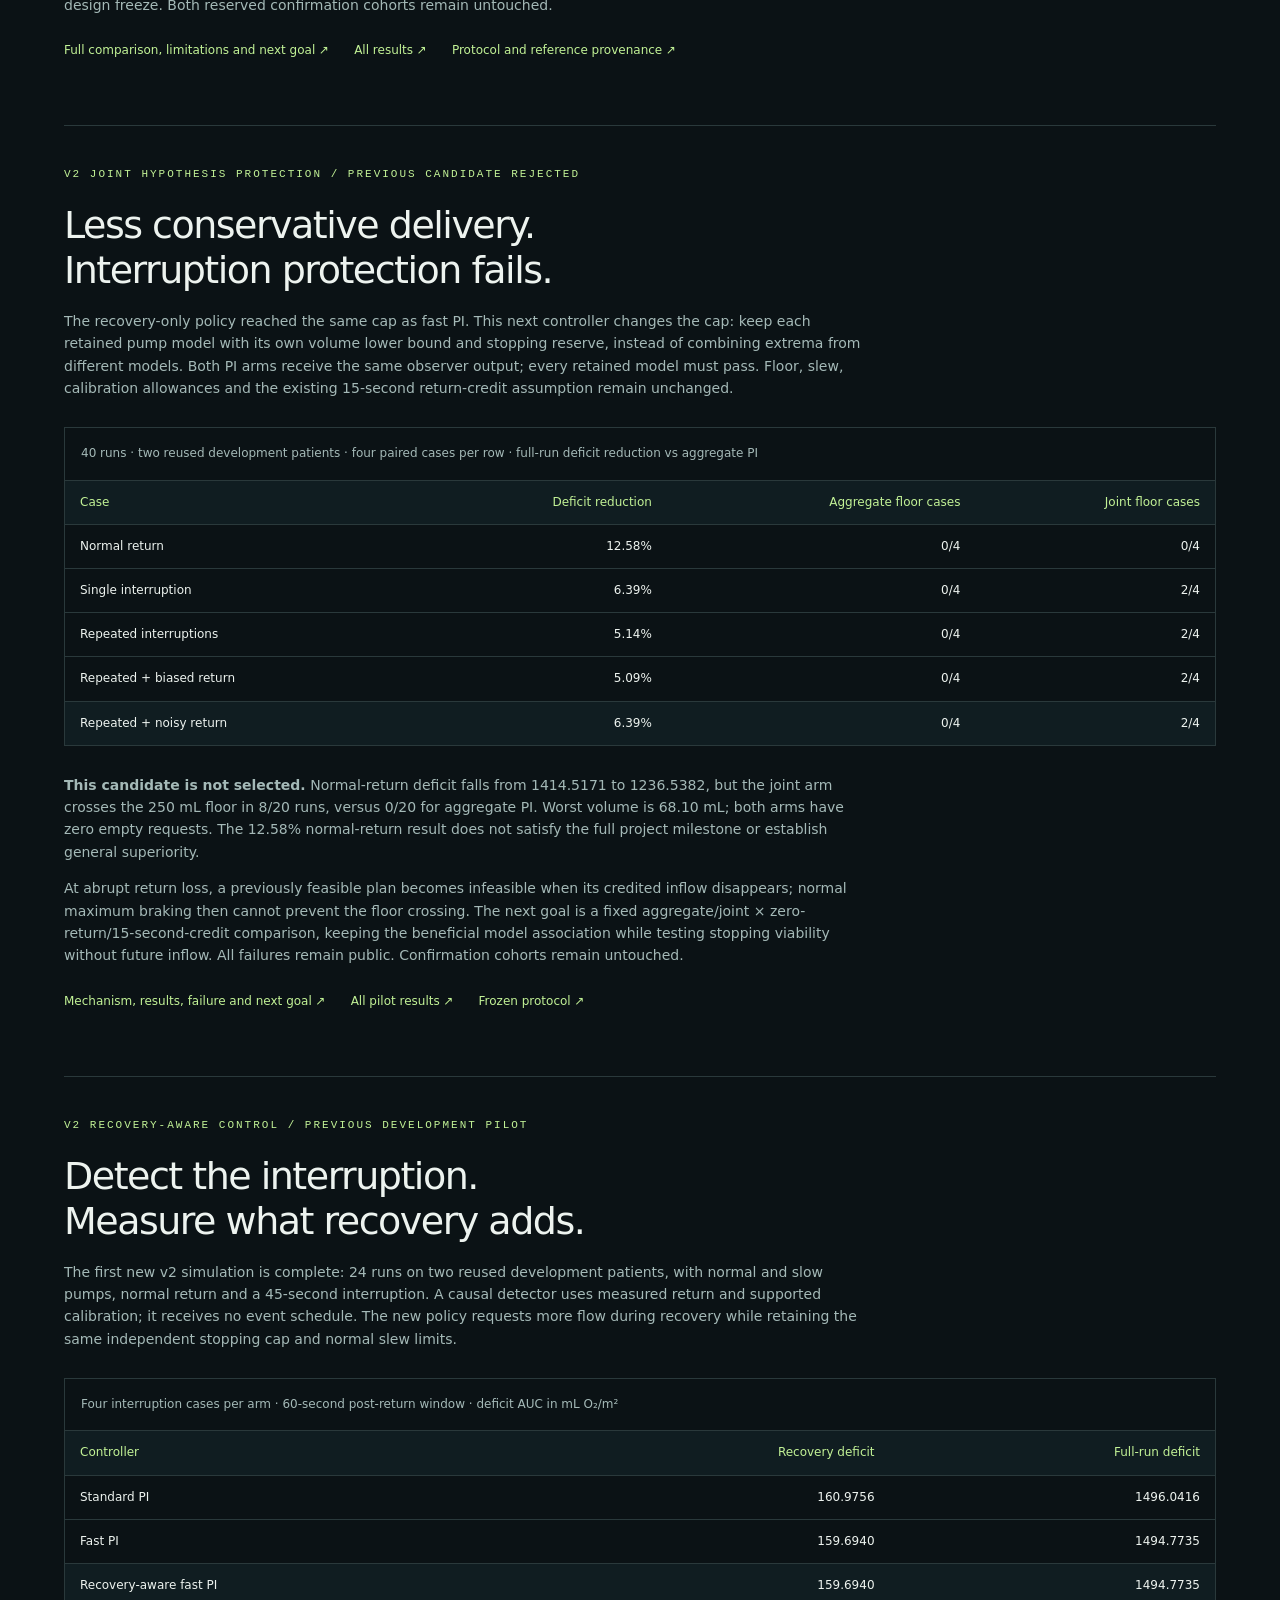
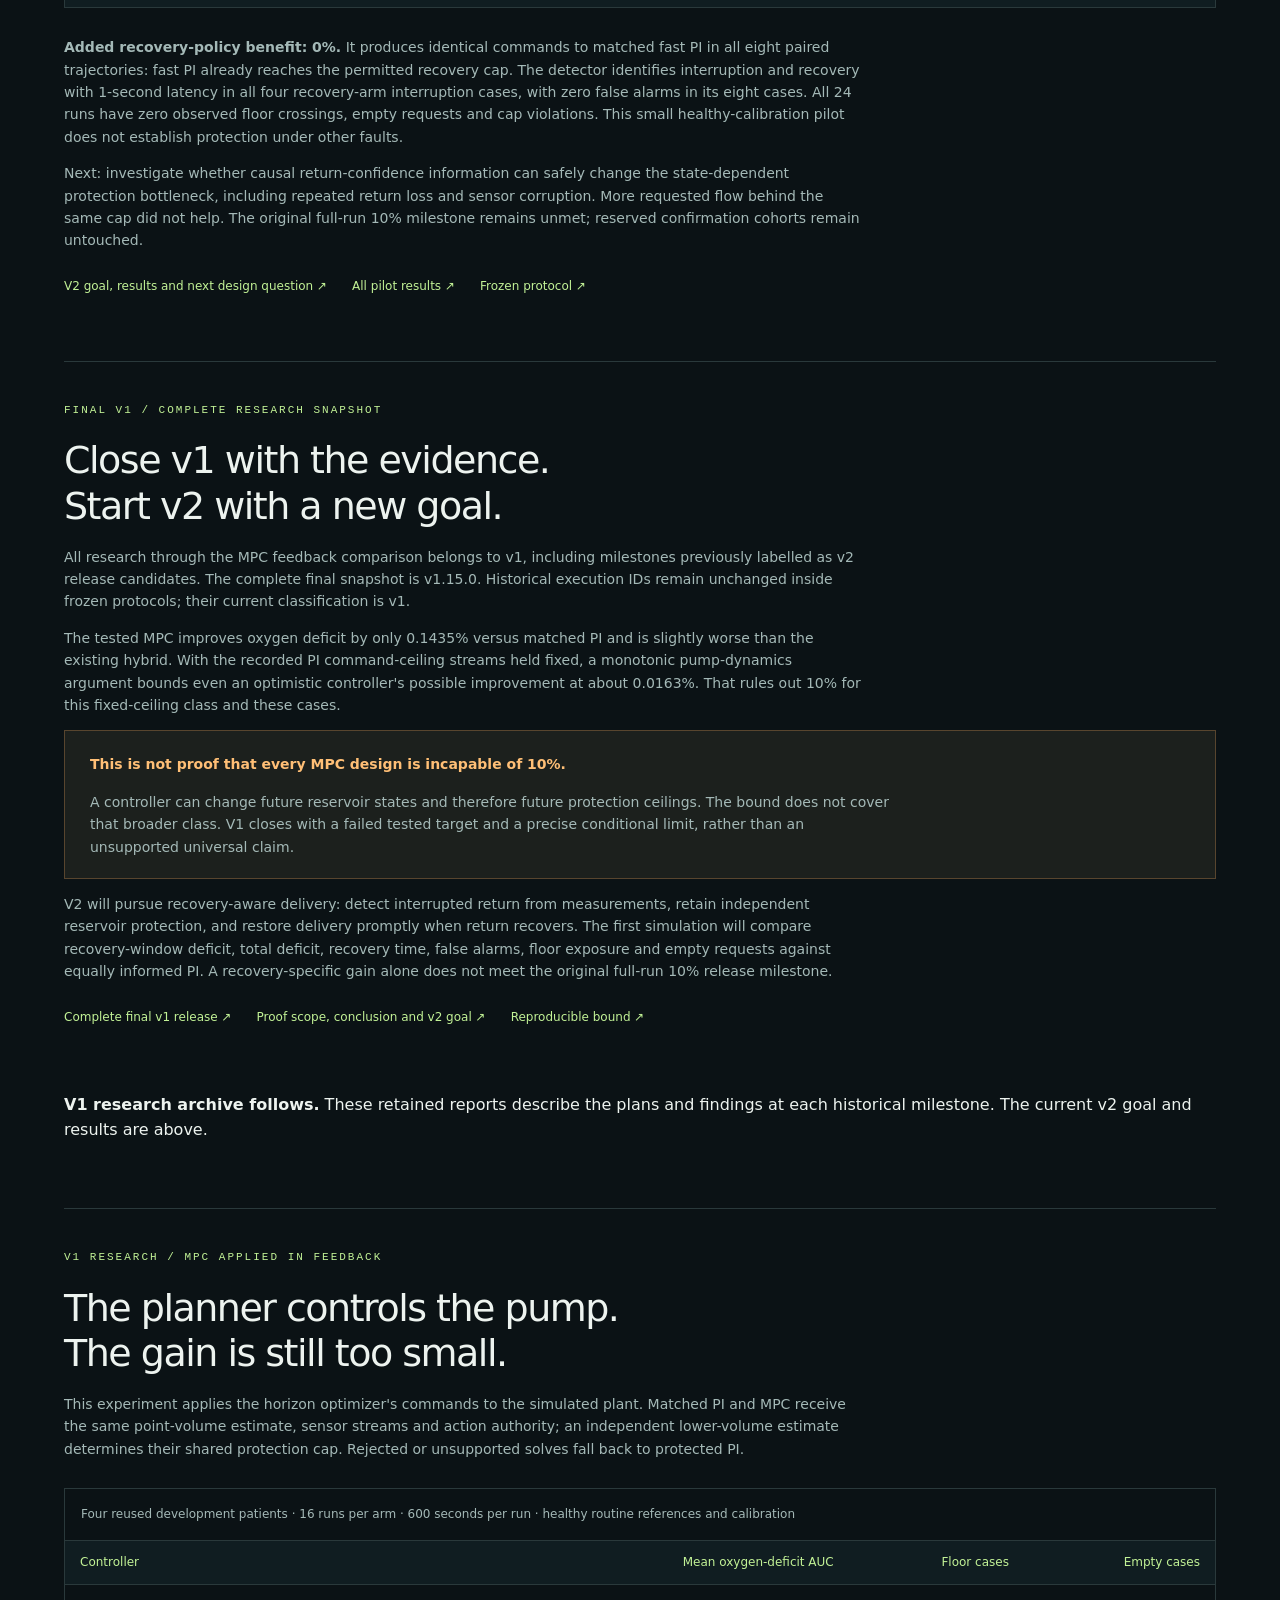
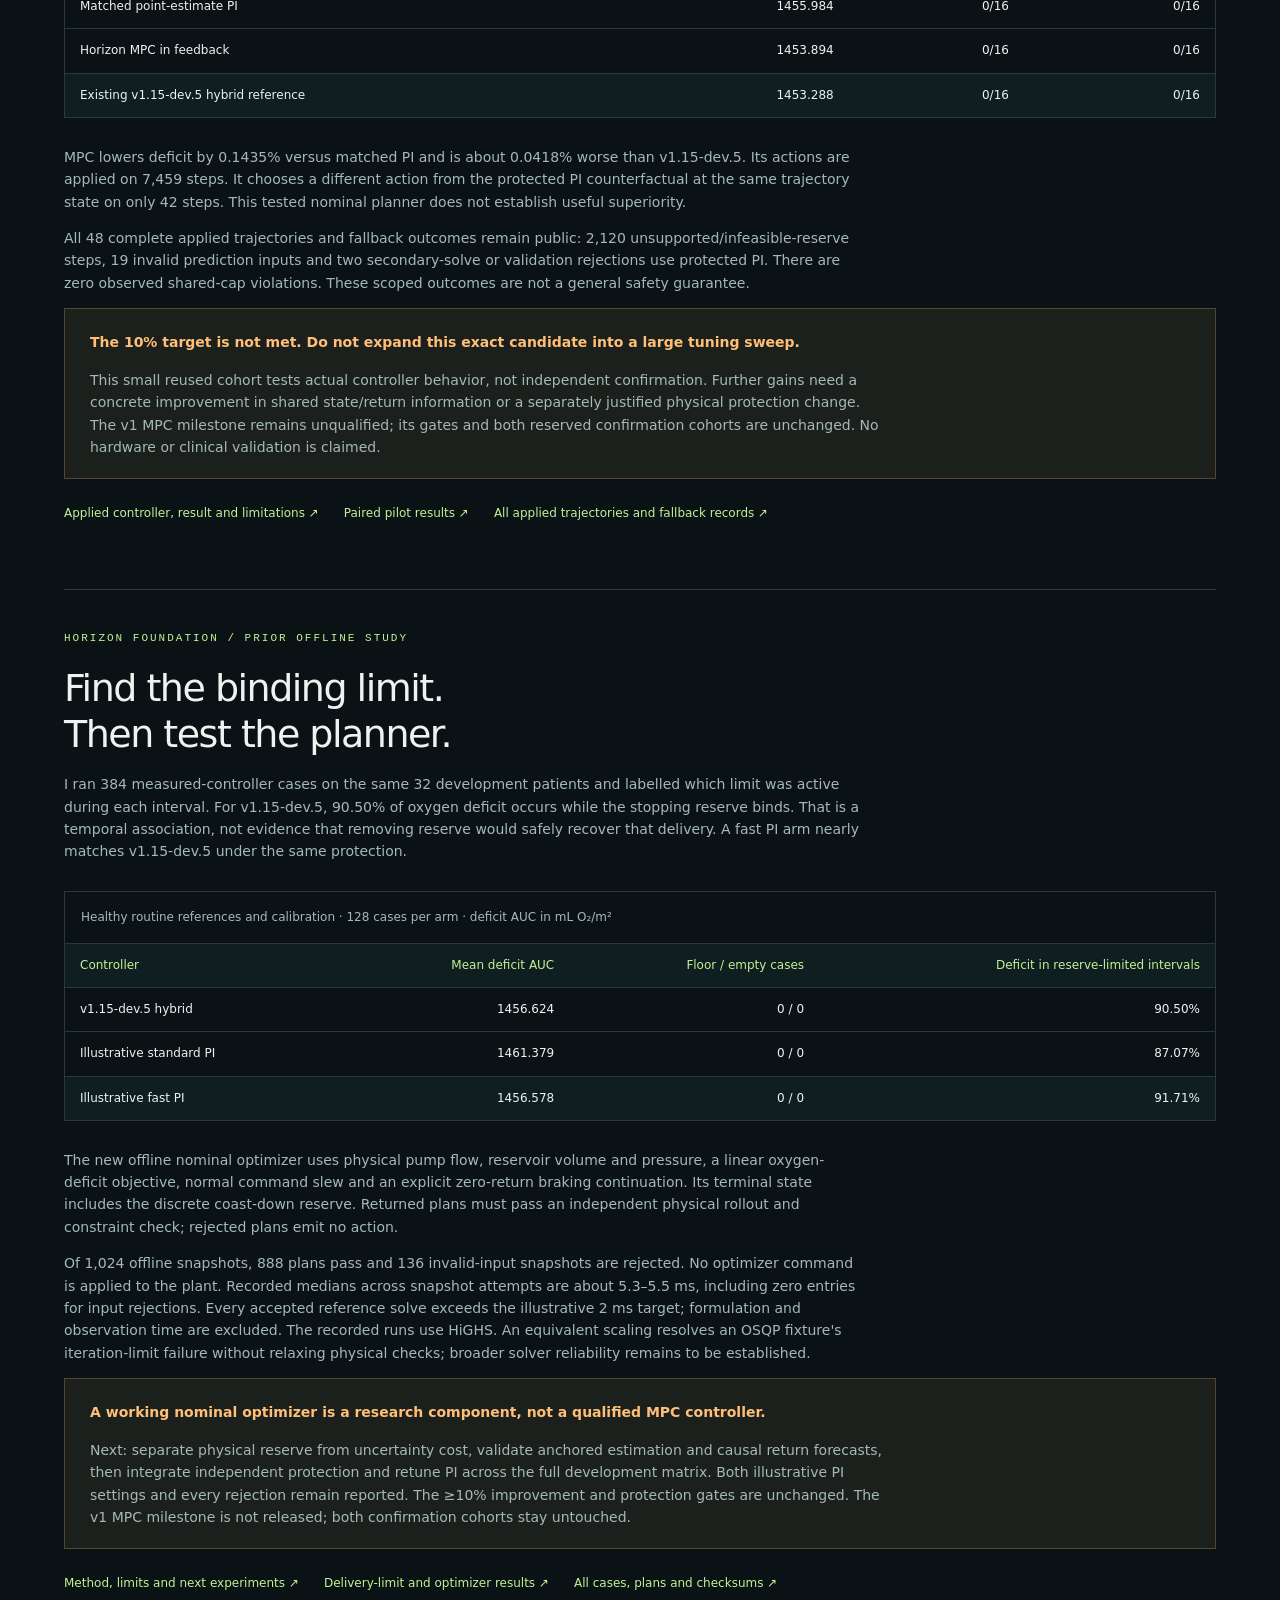
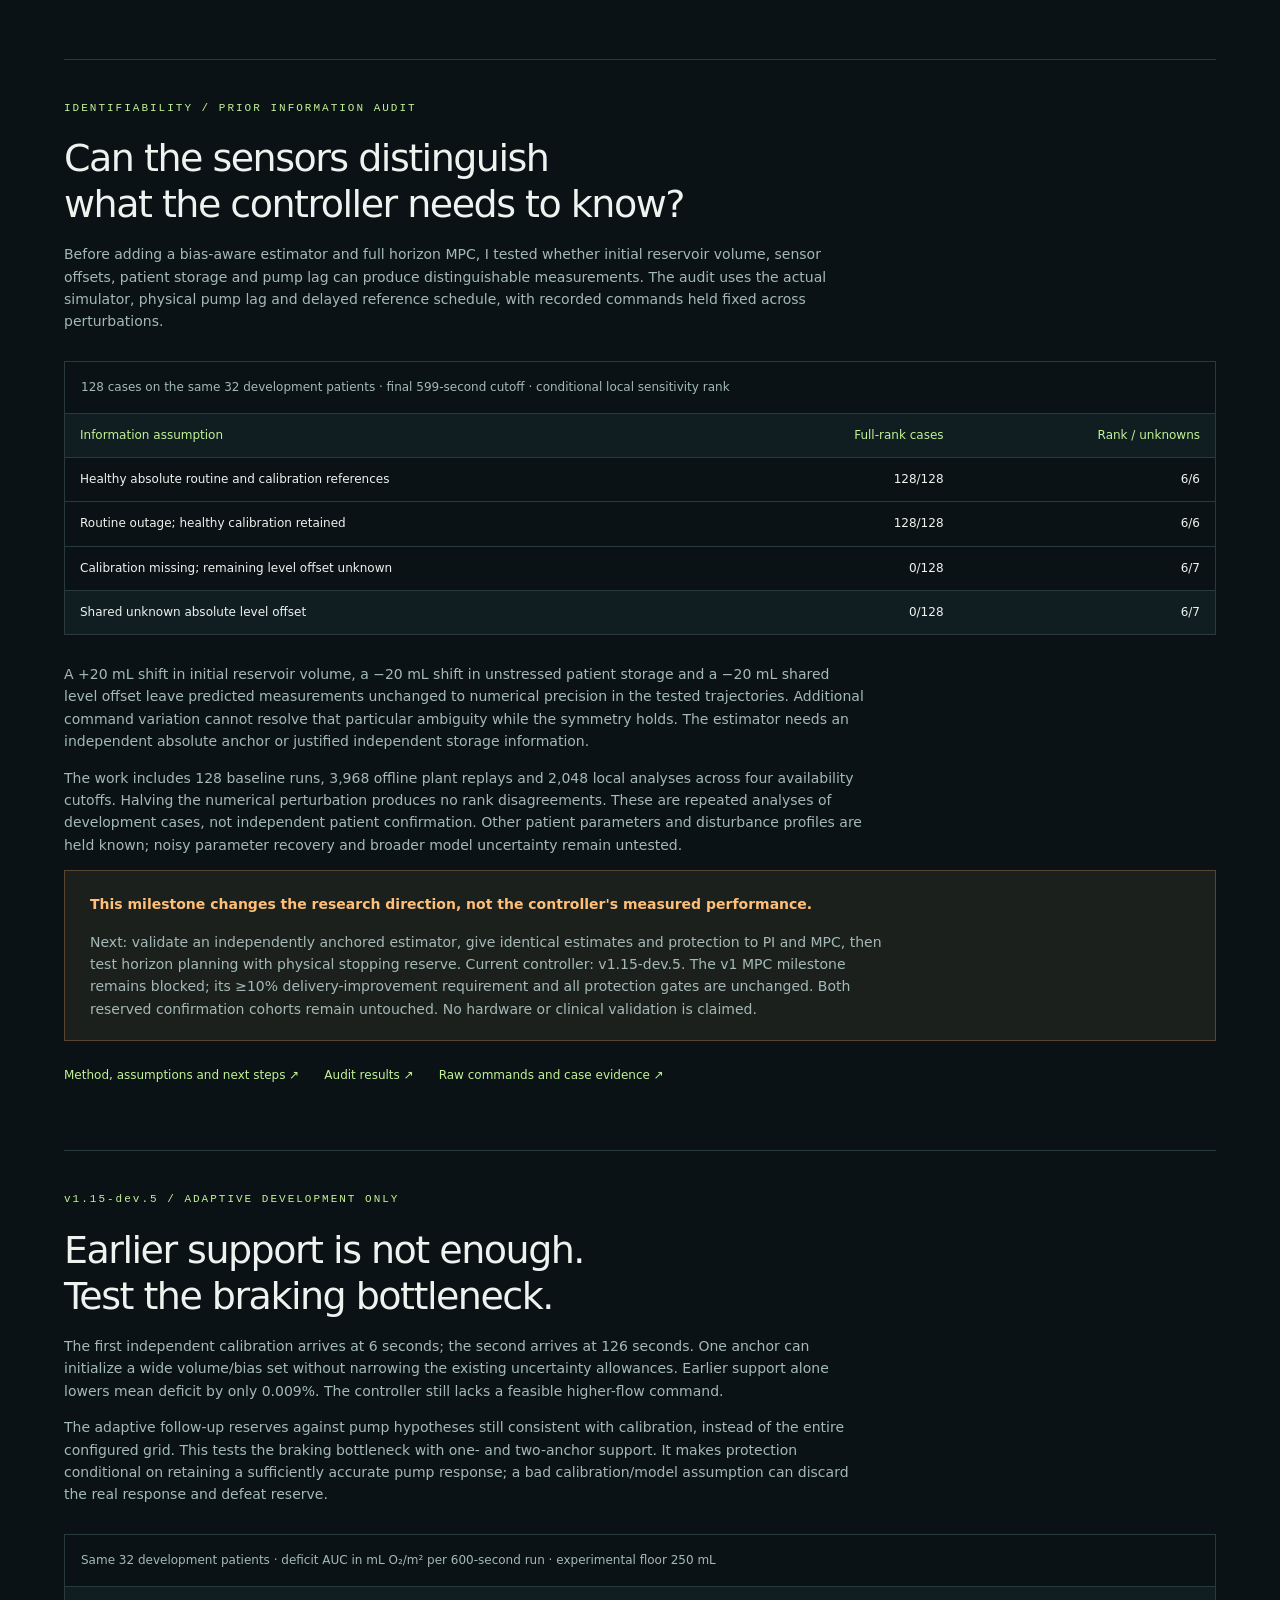
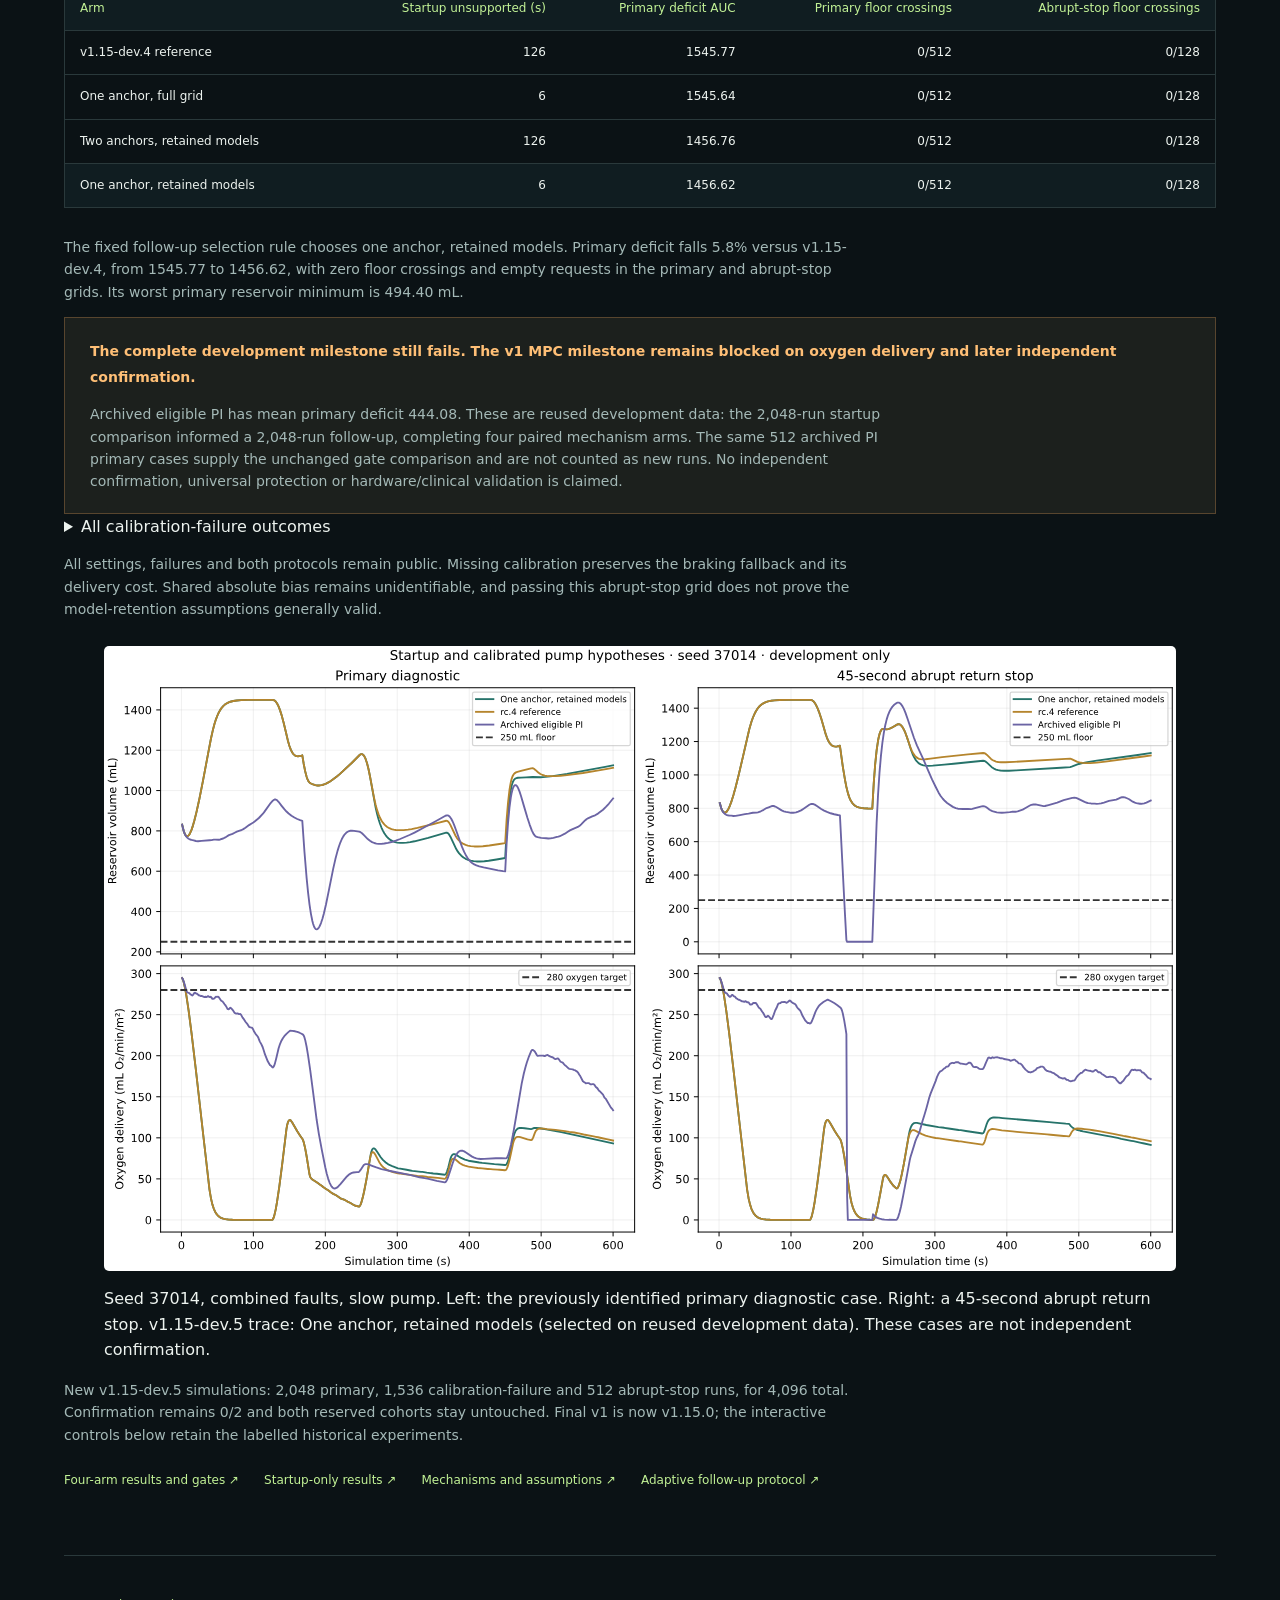
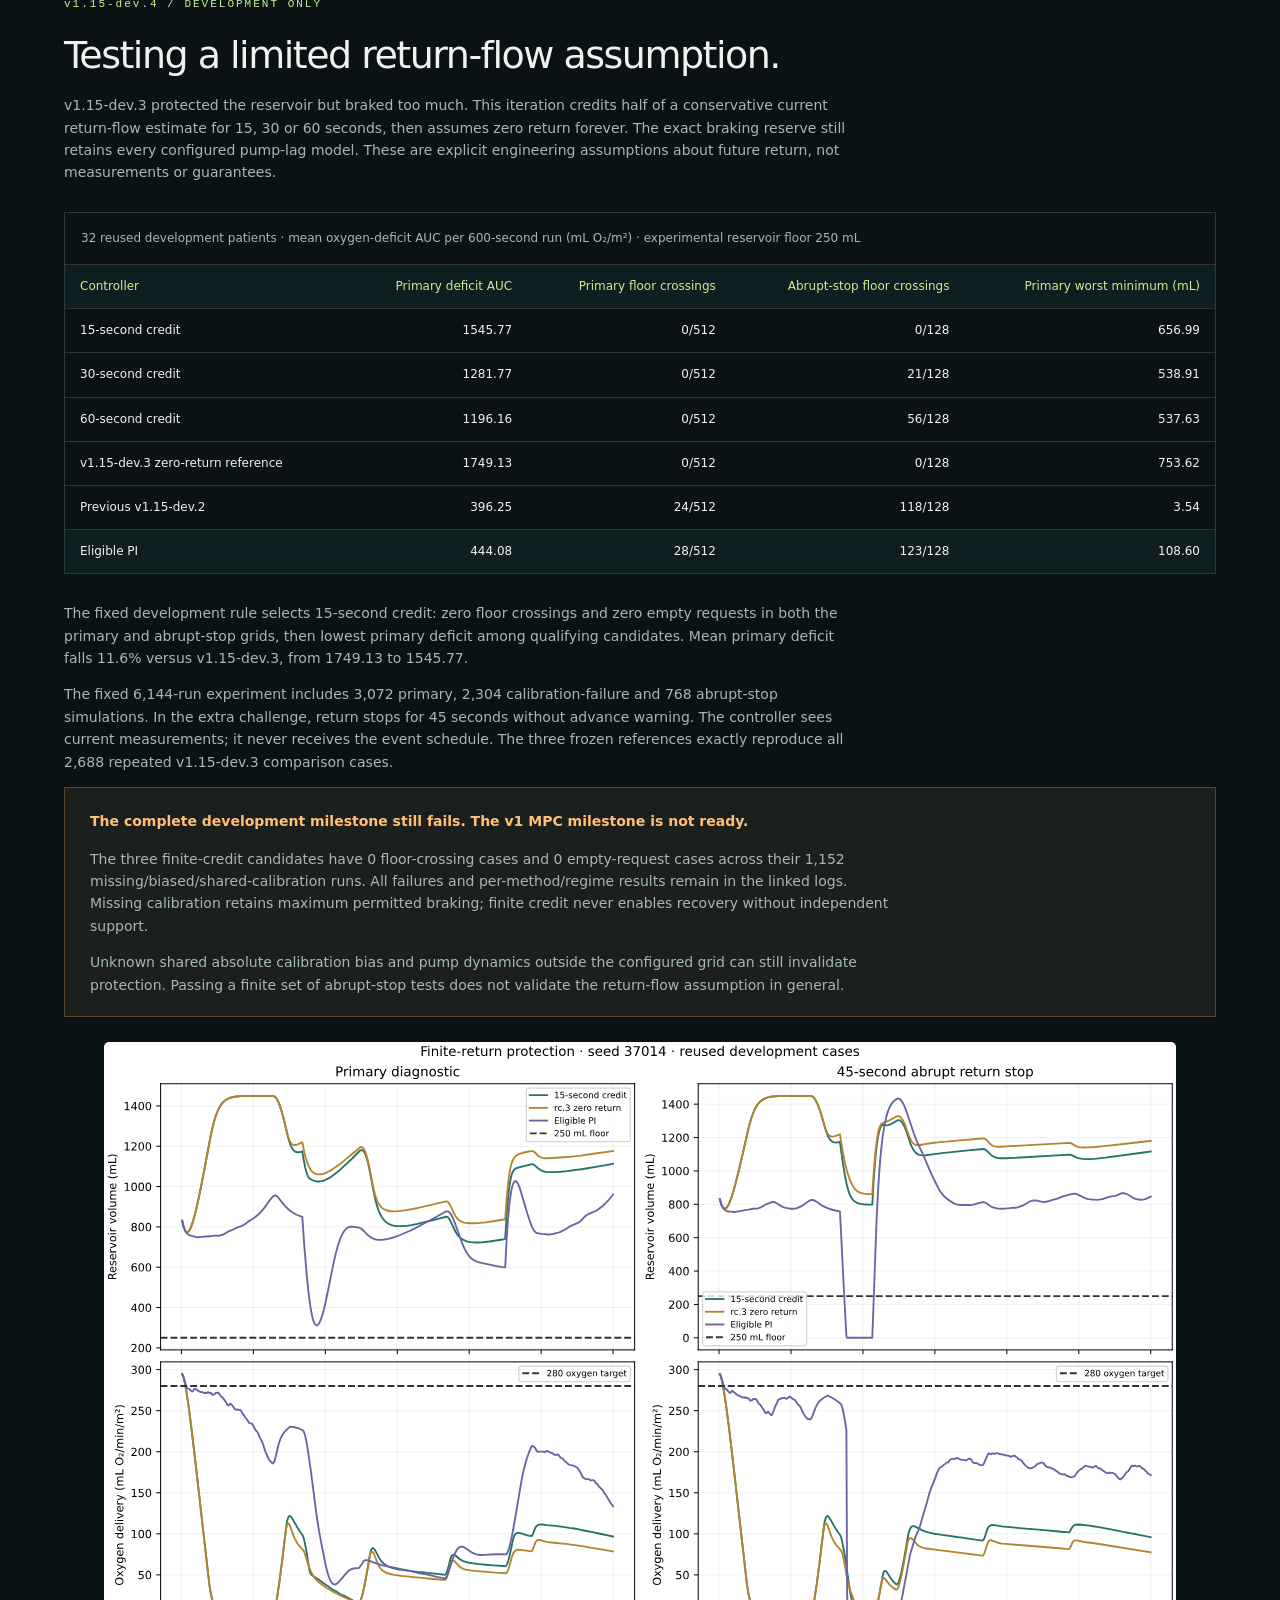
==== commit f9d30079: "Publish v2 startup admission results and retain stable-release blockers" ====
--- a/perfusion-sentinel/index.html
+++ b/perfusion-sentinel/index.html
@@ -22,9 +22,21 @@
 <div class="aggregate"><div><p class="eyebrow">WHOLE EXPERIMENT / SELECTED PATIENT</p><div id="run-metrics" class="run-metrics"></div></div><div><p class="eyebrow" id="cohort-label">ORIGINAL COHORT / 24 VIRTUAL PATIENTS</p><p id="cohort"></p><small id="cohort-note">Difference = selected strategy − reactive. Bootstrap intervals describe the synthetic sampler, not clinical benefit.</small></div></div>
 </section>
 <section class="calculator"><div><p class="eyebrow">02 / A SMALL WHAT-IF</p><h2>Flow is only<br>half the story.</h2><p>At the same flow, anemia changes how much oxygen blood can carry. Try the standard arterial-content equation. This calculator is separate from the replay.</p></div><div class="calc-panel"><label>Hemoglobin <output id="hb-value"></output><input id="hb" type="range" min="5" max="13" step="0.1" value="9"></label><label>Pump flow <output id="flow-value"></output><input id="flow" type="range" min="2" max="7" step="0.1" value="4.5"></label><div class="calc-result"><strong id="calc-do2"></strong><span>mL O₂/min/m²</span></div><small>SaO₂ = 0.98 · PaO₂ = 150 mmHg · BSA = 1.85 m². Fixed hypothetical conditions; no recommended treatment.</small></div></section>
+<!-- v2-boot:start -->
+<section class="failure-section" id="v2-boot" aria-labelledby="v2-boot-heading">
+<p class="eyebrow">V2 STARTUP ADMISSION / DEVELOPMENT · PERFORMANCE UNQUALIFIED</p>
+<h2 id="v2-boot-heading">Admit a feasible start.<br>Keep rejected attempts visible.</h2>
+<p>The runtime now requires a bounded level source and a nonnegative held-zero stopping margin before issuing a first command. Motor uncertainty starts from the measured startup flow with a declared 0.10 L/min error budget. Admitted commands use the same independent envelope and normal ramp limits in both PI arms. Higher-than-protected acknowledgements are recorded and latched as faults.</p>
+<div class="table-scroll" tabindex="0" role="region" aria-label="Startup attempt outcomes"><table><caption>80 attempts on two reused development patients · rejection issues no command and is not counted as a safe completed run</caption><thead><tr><th scope="col">Condition</th><th scope="col">Attempts</th><th scope="col">Completed</th><th scope="col">Rejected</th></tr></thead><tbody><tr><th scope="row">Main calibration/model matrix</th><td>64</td><td>64</td><td>0</td></tr><tr><th scope="row">All-channel bounded shared bias</th><td>4</td><td>4</td><td>0</td></tr><tr><th scope="row">No declared level contract</th><td>4</td><td>0</td><td>4</td></tr><tr><th scope="row">Already-moving hot start</th><td>4</td><td>0</td><td>4</td></tr><tr><th scope="row">Insufficiently primed volume</th><td>4</td><td>0</td><td>4</td></tr></tbody></table></div>
+<p><strong>All 68 admitted runs have stopping certificates from the first frame, no later certificate loss and no observed floor crossings, empty requests or high-pressure cases.</strong> Rejected attempts retain reasons and measured bounds; they have no fabricated zero deficit or floor-exposure metrics. Rejection does not physically stop an already moving pump.</p>
+<p>Both new arms start from an explicit cold fixture: zero motor flow/pressure and 0.85 L reservoir. This changes the initial condition, so old warm-start deficits are not a fair performance denominator. On the main matrix, aggregate and joint deficits are 2319.5951 and 2314.6113; joint gain is only 0.21%. The error budgets remain engineering assumptions, not validated sensor specifications or a general safety guarantee.</p>
+<p>Next: recover delivery where old nominal-fit gating commands zero despite a valid independent protection bound, give PI the same authority, and preserve the hard stopping cap. The 10% target and fresh confirmation remain unmet. The runtime does not add priming fluid, operate equipment or implement an independent watchdog.</p>
+<div class="links"><a href="https://github.com/vudeern/cardiopulmanoary_bypass_simulation/blob/main/docs/V2_STARTUP.md">Admission contract, fixture change, rejections and results ↗</a><a href="https://github.com/vudeern/cardiopulmanoary_bypass_simulation/blob/main/results/v2-boot/summary.json">All outcomes ↗</a><a href="https://github.com/vudeern/cardiopulmanoary_bypass_simulation/blob/main/results/v2-boot/protocol.json">Frozen startup protocol ↗</a></div>
+</section>
+<!-- v2-boot:end -->
 <!-- v2-envelope:start -->
 <section class="failure-section" id="v2-envelope" aria-labelledby="v2-envelope-heading">
-<p class="eyebrow">V2 INDEPENDENT PROTECTION ENVELOPE / STARTUP AND PERFORMANCE BLOCKED</p>
+<p class="eyebrow">V2 INDEPENDENT PROTECTION ENVELOPE / PREVIOUS DEVELOPMENT</p>
 <h2 id="v2-envelope-heading">Separate protection from fit.<br>Keep its assumptions explicit.</h2>
 <p>The new runtime clips both PI arms through the same independent envelope: raw-level/anchor error budgets, command-derived motor bounds, zero-return stopping and an explicit unavailable/infeasible fallback. The final implementation carries valid lower bounds through mass balance and bounds stepwise lag changes. No fitted model is allowed to narrow this protection path.</p>
 <div class="table-scroll" tabindex="0" role="region" aria-label="Independent envelope comparison"><table><caption>Final primary matrix · 32 cases per arm from two reused patients · deficit AUC in mL O₂/m² · old references lack the new envelope contract</caption><thead><tr><th scope="col">Controller / protection</th><th scope="col">Mean deficit</th><th scope="col">Floor cases</th><th scope="col">Worst reservoir</th></tr></thead><tbody><tr><th scope="row">Retained aggregate PI</th><td>2092.7254</td><td>2/32</td><td>237.87 mL</td></tr><tr><th scope="row">Retained joint PI</th><td>2058.1896</td><td>6/32</td><td>229.96 mL</td></tr><tr><th scope="row">Aggregate PI + final envelope</th><td>2305.5807</td><td>0/32</td><td>454.89 mL</td></tr><tr><th scope="row">Joint PI + final envelope</th><td>2301.7409</td><td>0/32</td><td>454.89 mL</td></tr></tbody></table></div>
@@ -216,7 +228,7 @@
 <p><strong>Component tests explain the gain.</strong> With good references, recovery alone reaches an AUC of 173.11 but spends 1.66 s below the reservoir floor. Adding the braking path gives 174.37 and 0.36 s. Braking alone gives 225.60 and 0.00 s. These are descriptive comparisons of frozen component arms, not separately tuned replacements.</p>
 <p><strong>Biased references remain a serious failure.</strong> In that secondary group, low-reservoir time rises to 51.03 s versus 9.70 s for matched PI. Both estimates can share a bad reference, so agreement can be misleading. The out-of-range pump also worsens reservoir exposure. No-reference runs reproduce matched PI exactly; neither is universally protective.</p>
 <div class="links"><a href="https://github.com/vudeern/cardiopulmanoary_bypass_simulation">Code and reproduction commands ↗</a><a href="https://www.mic-journal.no/PDF/2004/MIC-2004-2-2.pdf">Free PI reference ↗</a><a href="https://github.com/vudeern/cardiopulmanoary_bypass_simulation/blob/main/results/selective-study/protocol.json">Frozen settings ↗</a></div><small>4,096 final-development + 256 component-development checks + 10,240 evaluation runs. Two earlier development-only grids are retained; equal total architecture-search effort is not claimed. Final patient/noise seeds are fresh, but scenario families and model assumptions are reused. Biased/never references and 12-second lag are secondary. A separate steady-state capacity screen is not a dynamic optimal-controller bound. Clinical replacement, clinical benefit and scientific novelty remain unestablished. Paper drafts remain excluded.</small><details><summary>Previous continuity comparison</summary><div class="table-scroll" tabindex="0" role="region" aria-label="Frozen continuity comparison"><table data-study="continuity"><caption>16 paired virtual patients · three in-range plants · 24 synthetic challenge cells per reference group · means per 10-minute run · lower is better</caption><thead><tr><th scope="col">Reference group / controller</th><th scope="col">Oxygen deficit AUC (mL O₂/m²)</th><th scope="col">Below reservoir floor (s)</th><th scope="col">Empty requests (s)</th><th scope="col">High pressure (s)</th></tr></thead><tbody><tr><th scope="row">Good / continuity</th><td>154.35</td><td>0.74</td><td>0.08</td><td>0.38</td></tr><tr><th scope="row">Good / retuned SIMC PI</th><td>137.08</td><td>30.85</td><td>9.42</td><td>0.02</td></tr><tr><th scope="row">Good / previous braking</th><td>172.00</td><td>1.28</td><td>0.00</td><td>0.37</td></tr><tr><th scope="row">Outage / continuity</th><td>307.89</td><td>30.93</td><td>16.88</td><td>0.31</td></tr><tr><th scope="row">Outage / retuned SIMC PI</th><td>122.49</td><td>39.46</td><td>22.15</td><td>0.03</td></tr><tr><th scope="row">Outage / previous braking</th><td>2061.44</td><td>2.89</td><td>0.00</td><td>0.00</td></tr></tbody></table></div></details></section></details></details></details><section class="methods"><p class="eyebrow">04 / THE METHOD, IN THE OPEN</p><h2>Challenge the assumptions.</h2><div class="method-grid"><article><span>01</span><h3>A coupled circuit</h3><p>A compliant patient compartment drains into a venous reservoir. The pump returns that volume. A Windkessel estimates arterial pressure; oxygen content links flow and hemoglobin to delivery.</p></article><article><span>02</span><h3>An imperfect observer</h3><p>Inline measurements can drift or disappear. An independent simulated laboratory reference updates the Hb bias estimate every three minutes. Bounds widen with time; they are not calibrated probabilities.</p></article><article><span>03</span><h3>An explicit tradeoff</h3><p>Existing controller decisions are audited with identical-state forks, diagnostic input ablations and an offline truth-informed witness. Feasible demonstrations are separated from optimistic physical bounds and unsafe ablations.</p></article></div><div class="caution"><strong>Research prototype. No clinical validation.</strong><p>These experiments do not predict kidney injury, reproduce a LivaNova device, or establish safe settings. All fault magnitudes and controller limits are chosen engineering assumptions. The level-bias scenario deliberately breaks an observer assumption.</p></div><div class="links"><a href="https://github.com/vudeern/cardiopulmanoary_bypass_simulation#readme">Read the full research & methodology ↗</a><a href="https://github.com/vudeern/cardiopulmanoary_bypass_simulation/archive/refs/heads/main.zip">Download the code ZIP ↓</a><a href="https://www.livanova.com/en-us/contact-us/investigator-initiated-research">LivaNova research priorities ↗</a></div></section>
-</main><footer>Built by Udeern Varanasi <span>Perfusion Sentinel / v2 recovery development · final v1: 1.15.0</span></footer>
+</main><footer>Built by Udeern Varanasi <span>Perfusion Sentinel / v2.0.0rc6 development · final v1: 1.15.0</span></footer>
 <script src="data.js"></script><script src="data-nominal.js"></script><script src="data-hemodilution.js"></script><script src="data-hb_bias.js"></script><script src="data-venous_obstruction.js"></script><script src="data-oxygenator_loss.js"></script><script src="data-compound.js"></script><script src="data-unmodeled_level_bias.js"></script><script src="comparison-data.js"></script><script src="comparison-nominal.js"></script><script src="comparison-hemodilution.js"></script><script src="comparison-hb_bias.js"></script><script src="comparison-venous_obstruction.js"></script><script src="comparison-oxygenator_loss.js"></script><script src="comparison-compound.js"></script><script src="comparison-unmodeled_level_bias.js"></script><script src="robustness-data.js"></script><script src="robustness-clean__reference.js"></script><script src="robustness-drift__reference.js"></script><script src="robustness-initial__reference.js"></script><script src="robustness-flow_high__reference.js"></script><script src="robustness-step__slow_pump.js"></script><script src="robustness-clean__cap_violation.js"></script><script src="reference-data.js"></script><script src="reference-initial__reference__good.js"></script><script src="reference-drift__lagged__good.js"></script><script src="reference-flow_high__reference__good.js"></script><script src="reference-drift__reference__dropout.js"></script><script src="reference-initial__reference__biased.js"></script><script src="reference-drift__reference__common_mode.js"></script><script src="submission-data.js"></script><script src="submission-flow_high__reference__good.js"></script><script src="submission-drift_flow__lagged__good.js"></script><script src="submission-initial__slow_pump__good.js"></script><script src="submission-drift__reference__dropout.js"></script><script src="verified-data.js"></script>
 <script src="verified-clean__nominal__good.js"></script>
 <script src="verified-drainage__nominal__good.js"></script>
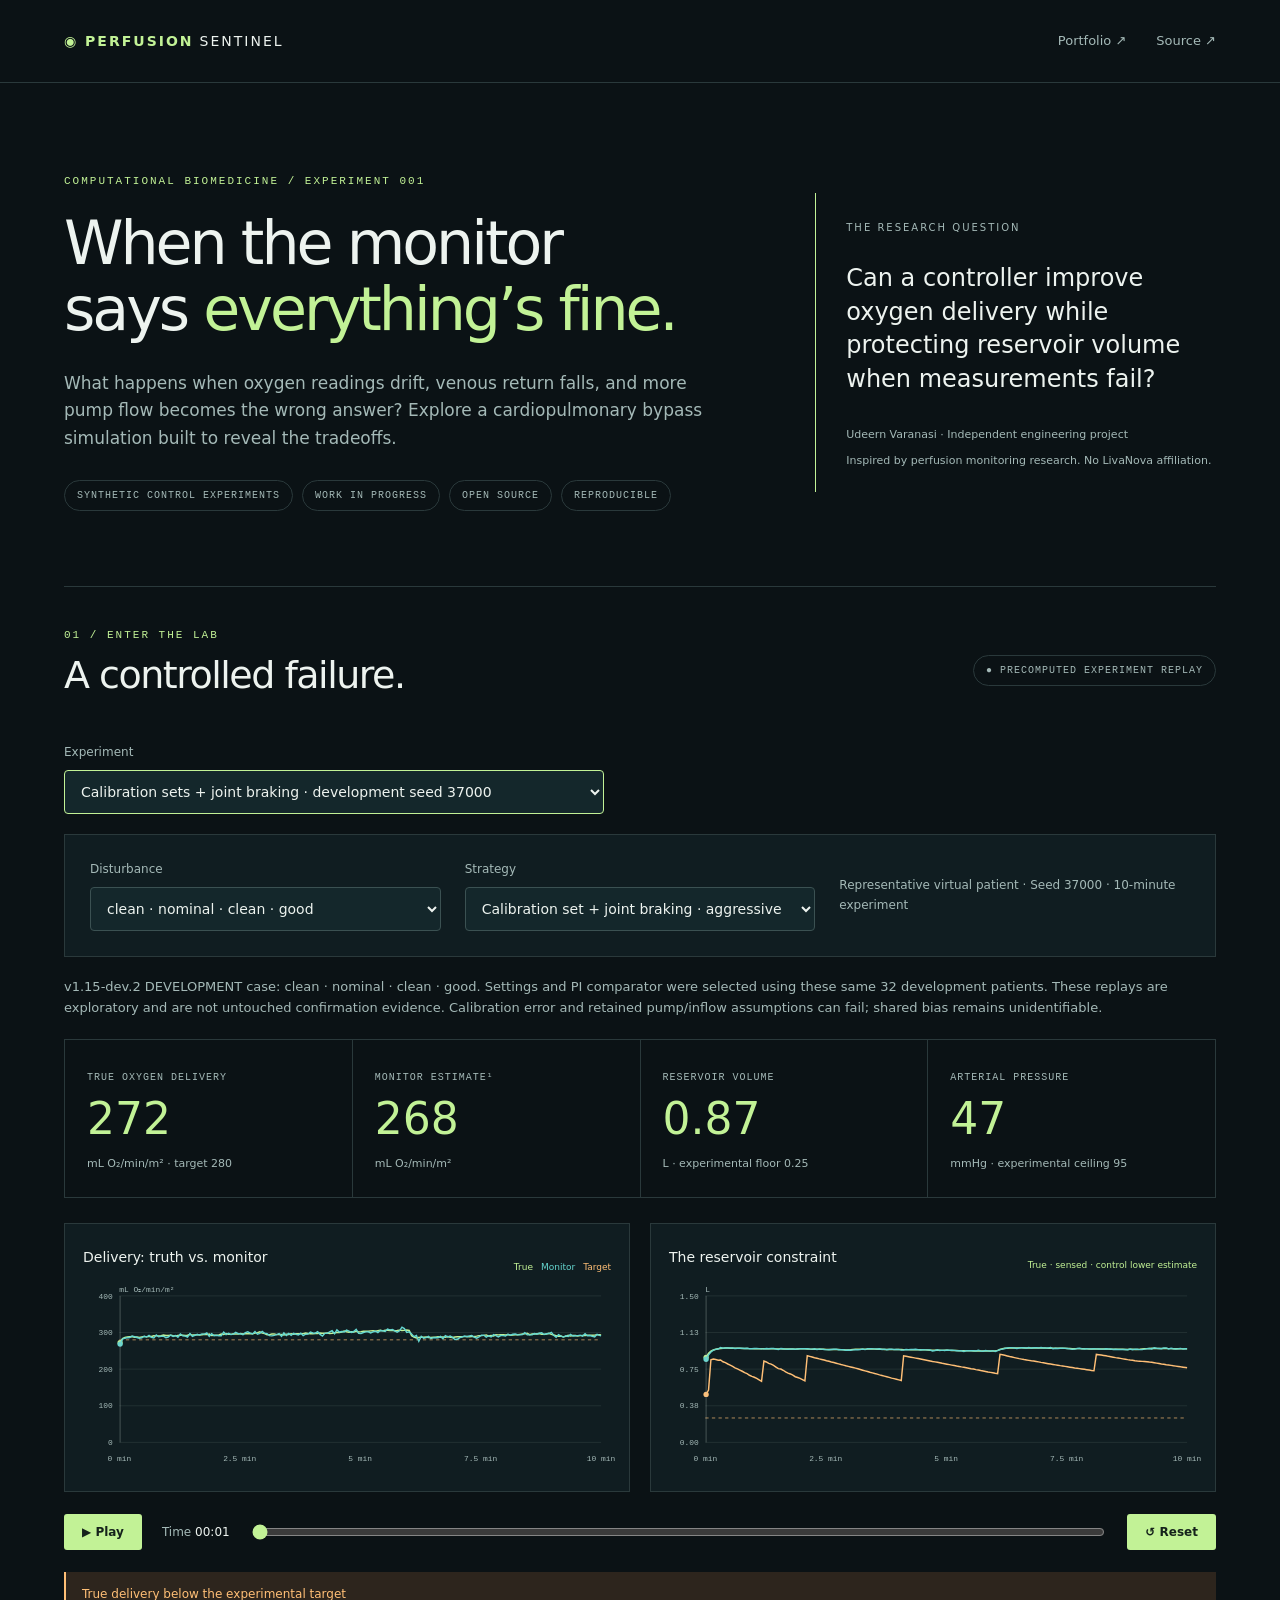
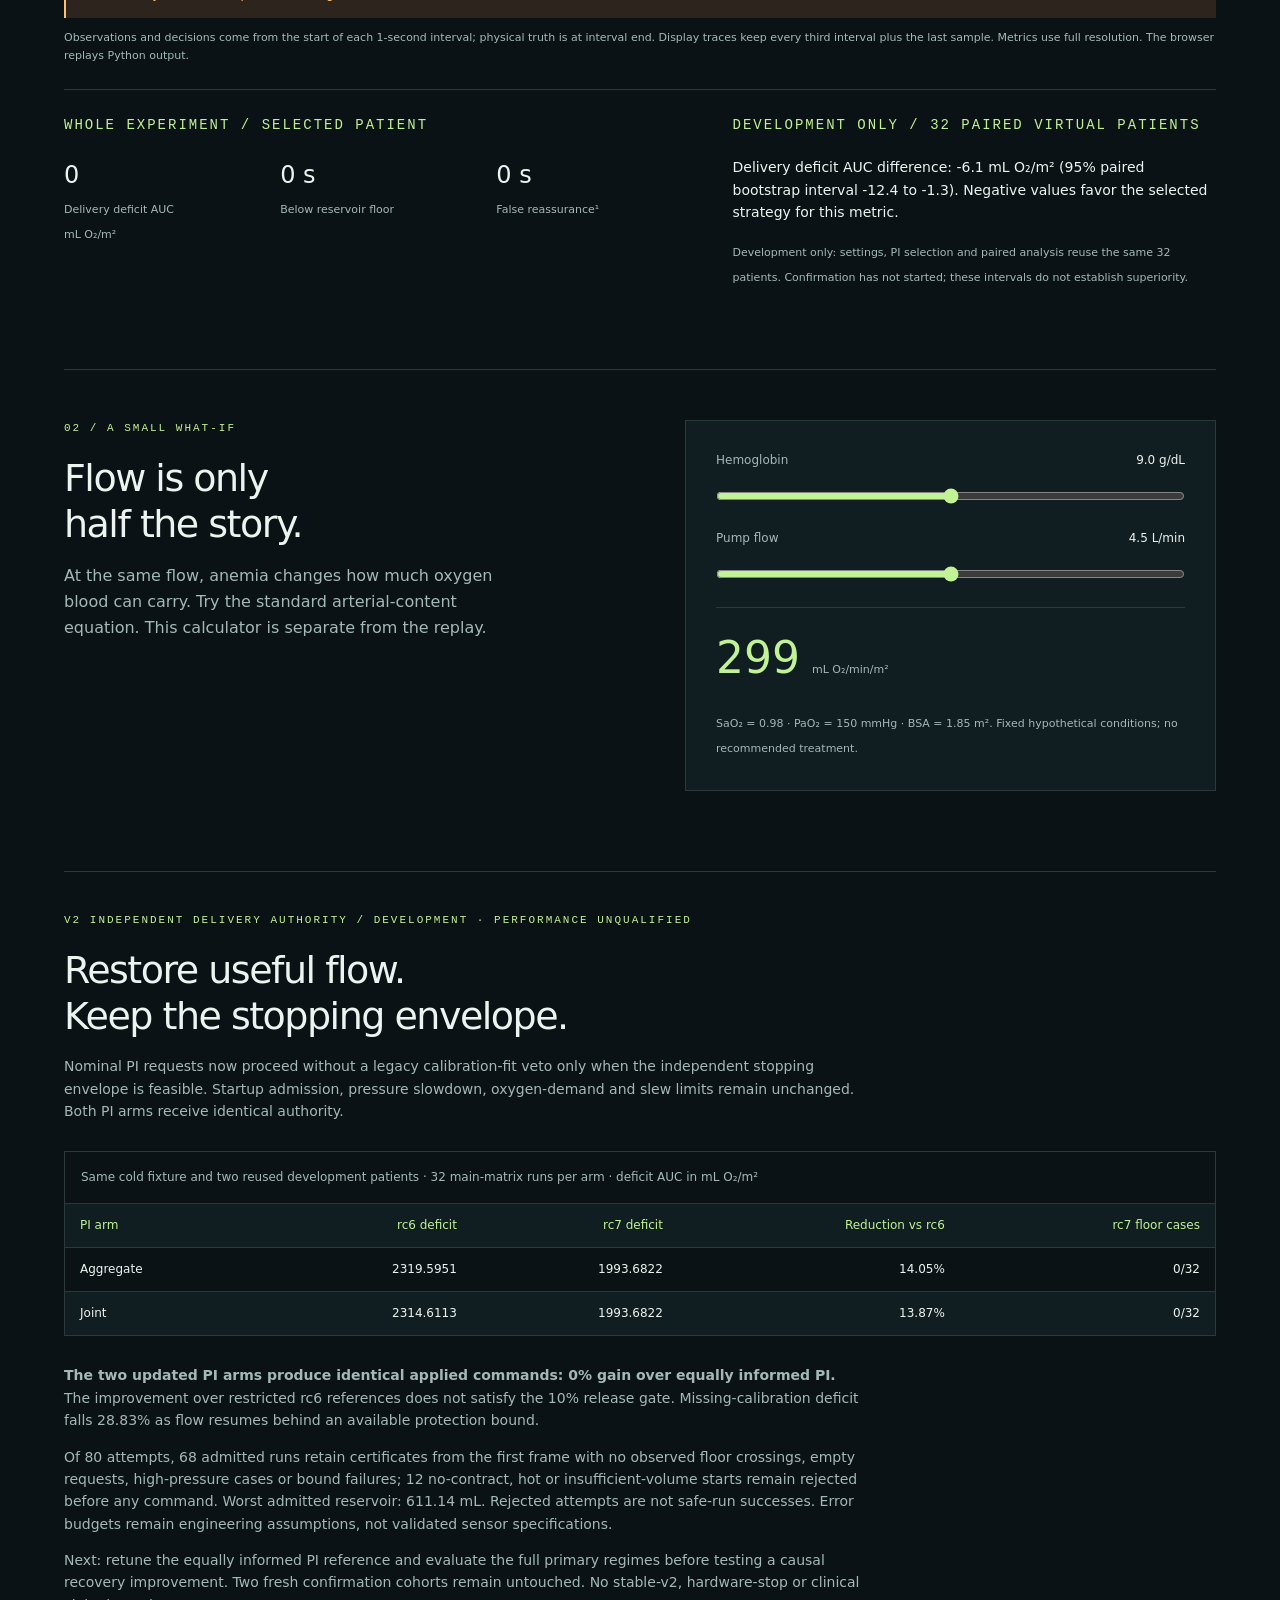
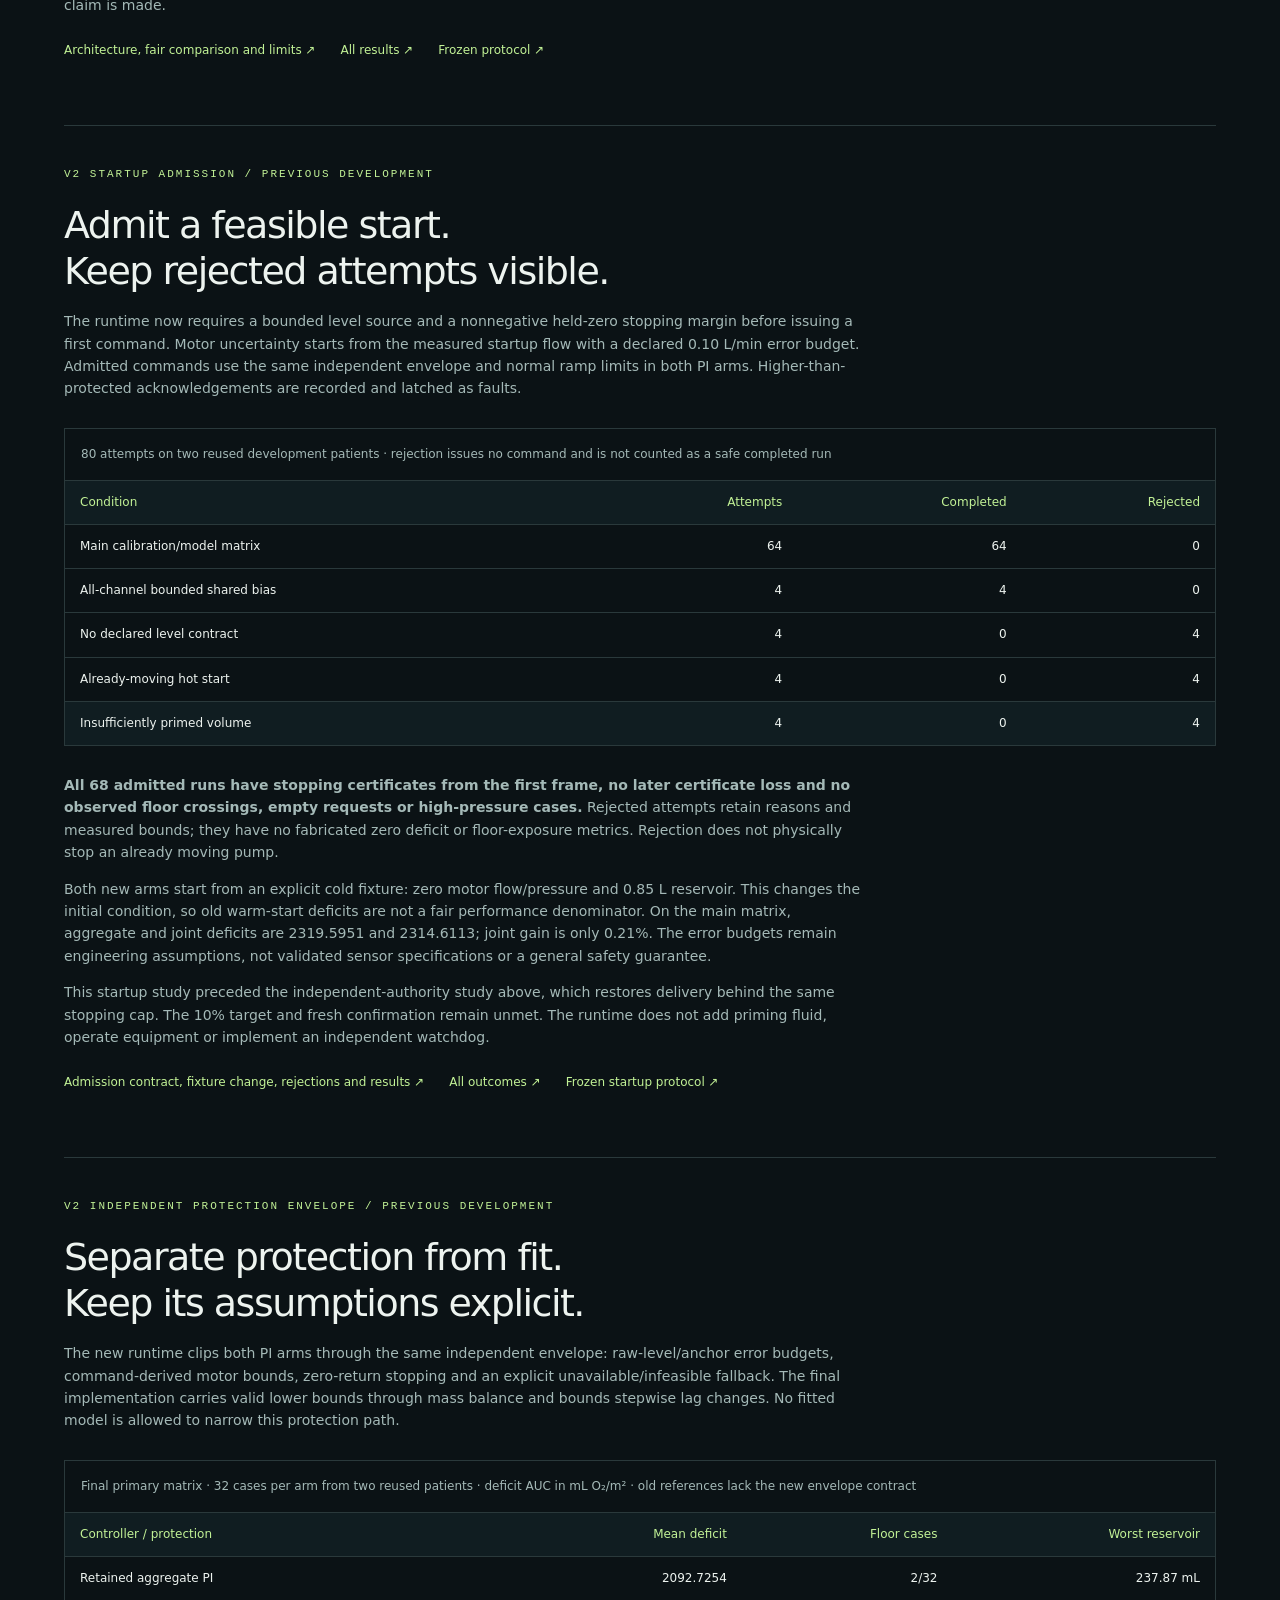
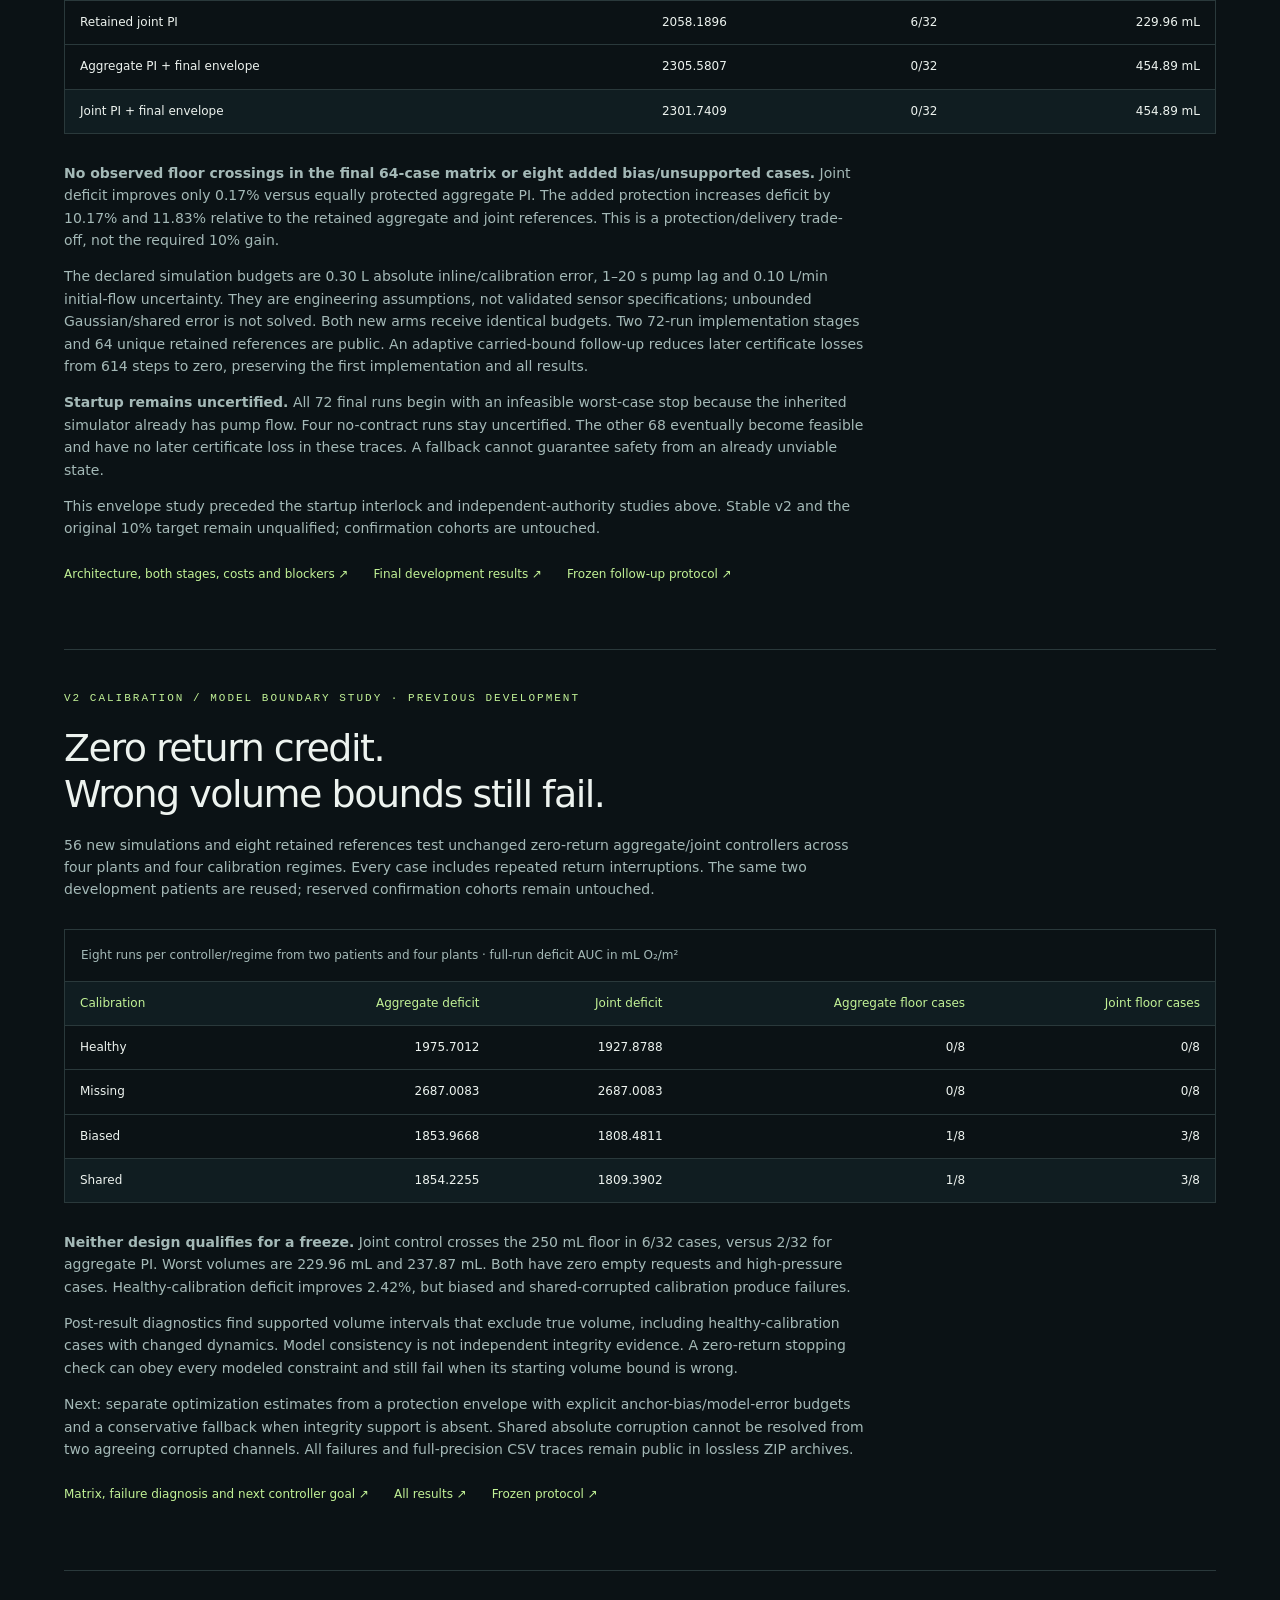
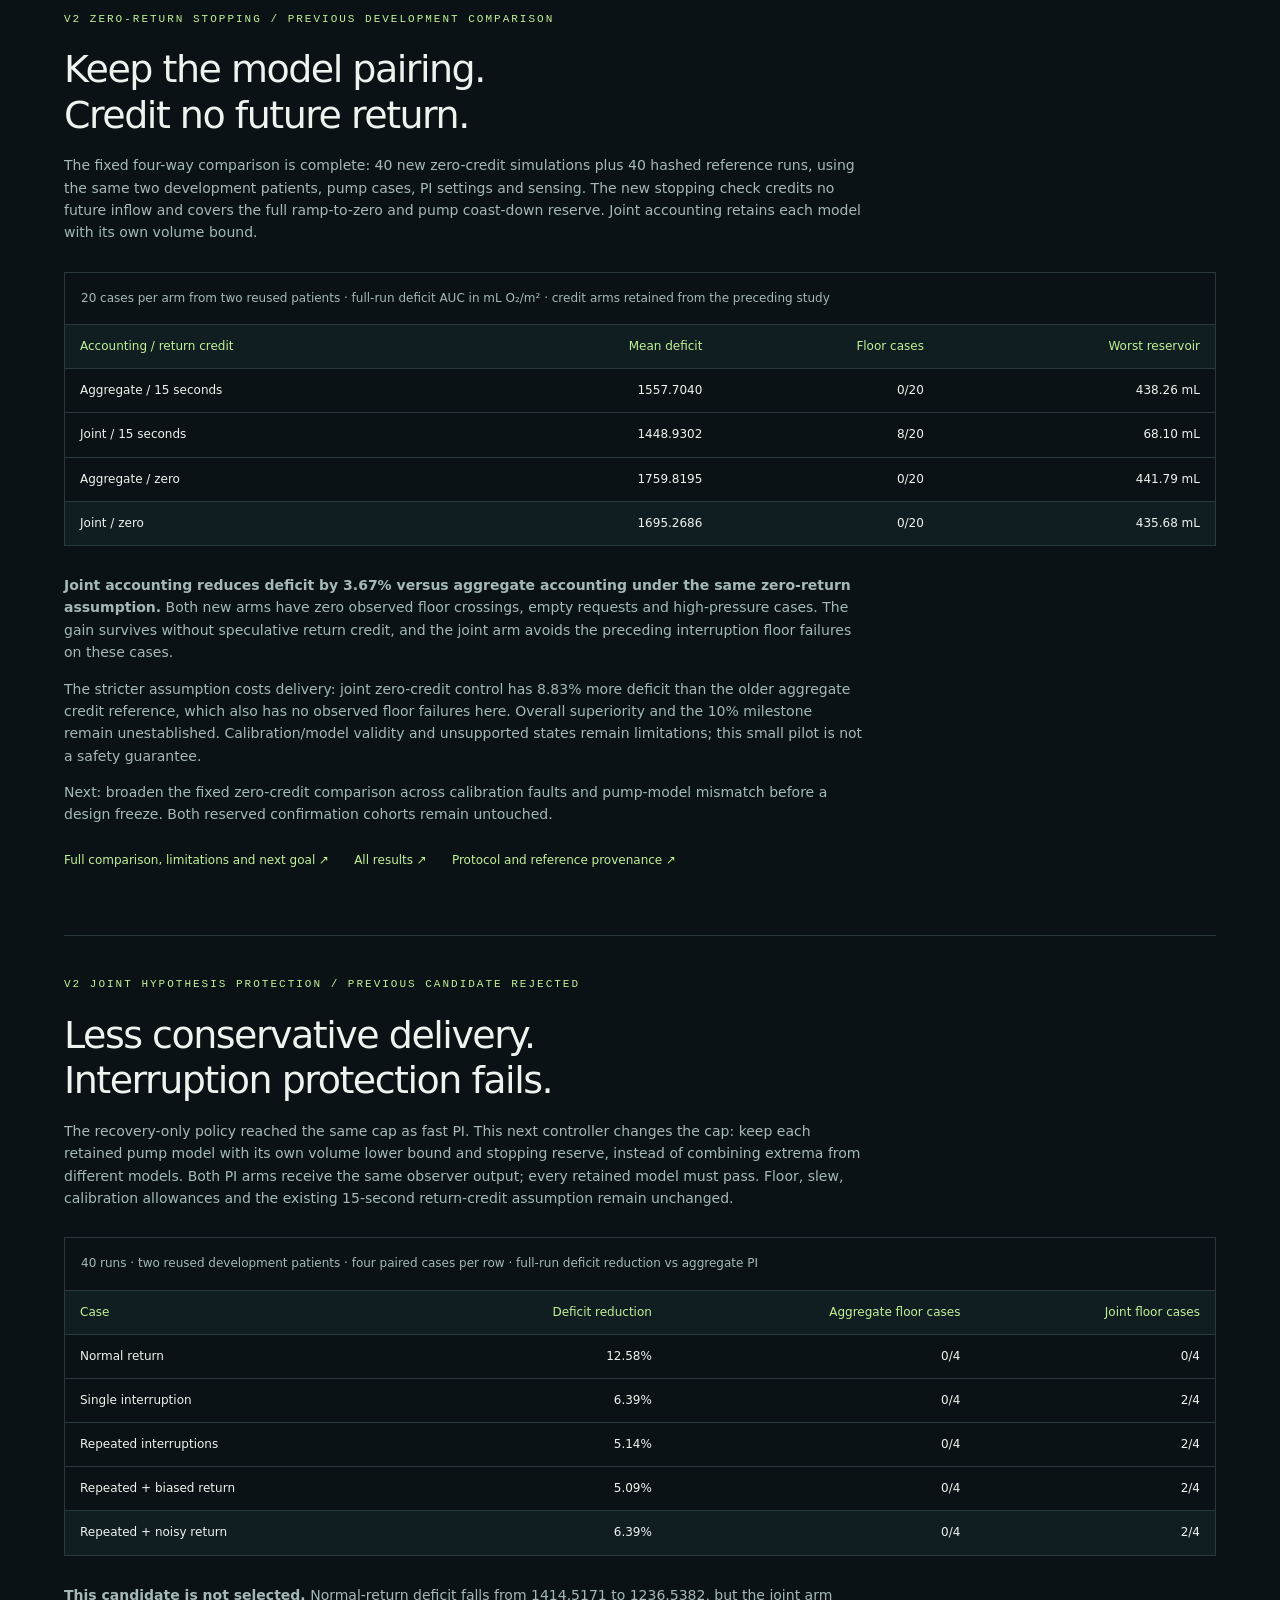
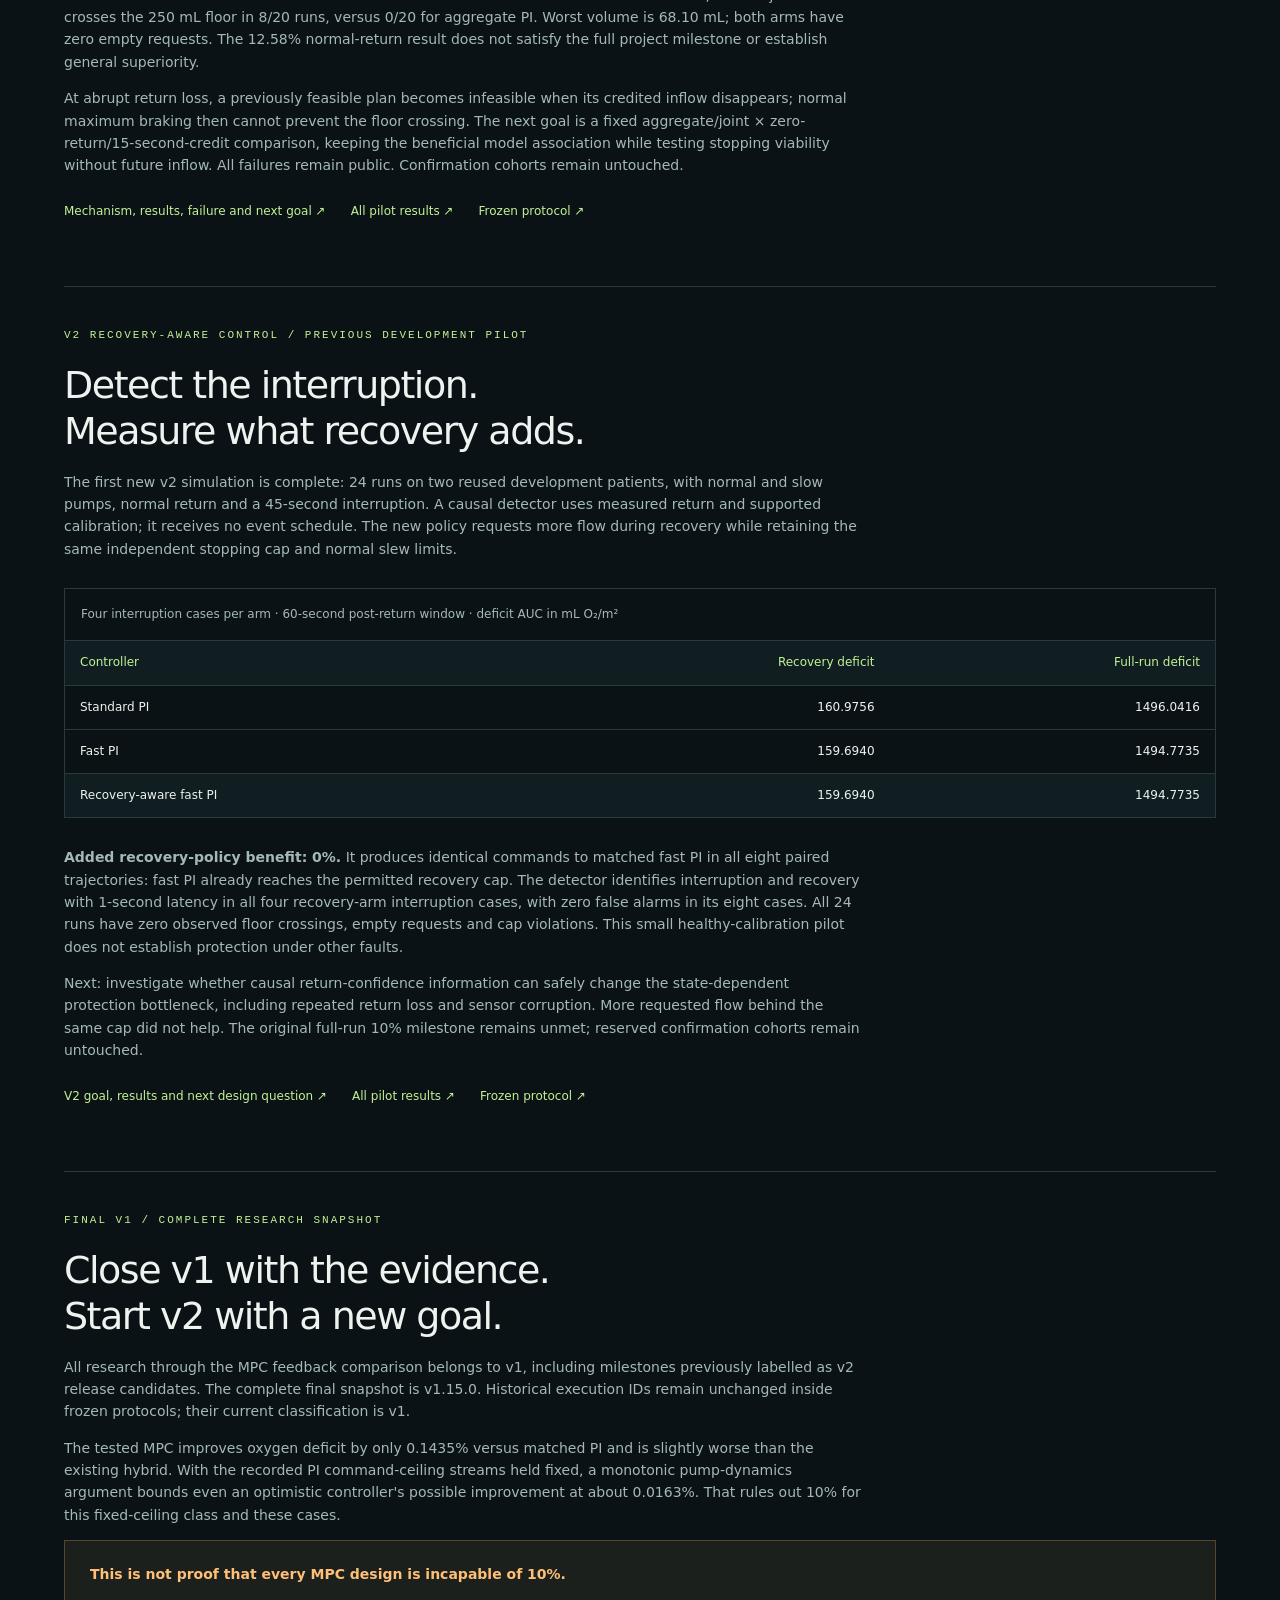
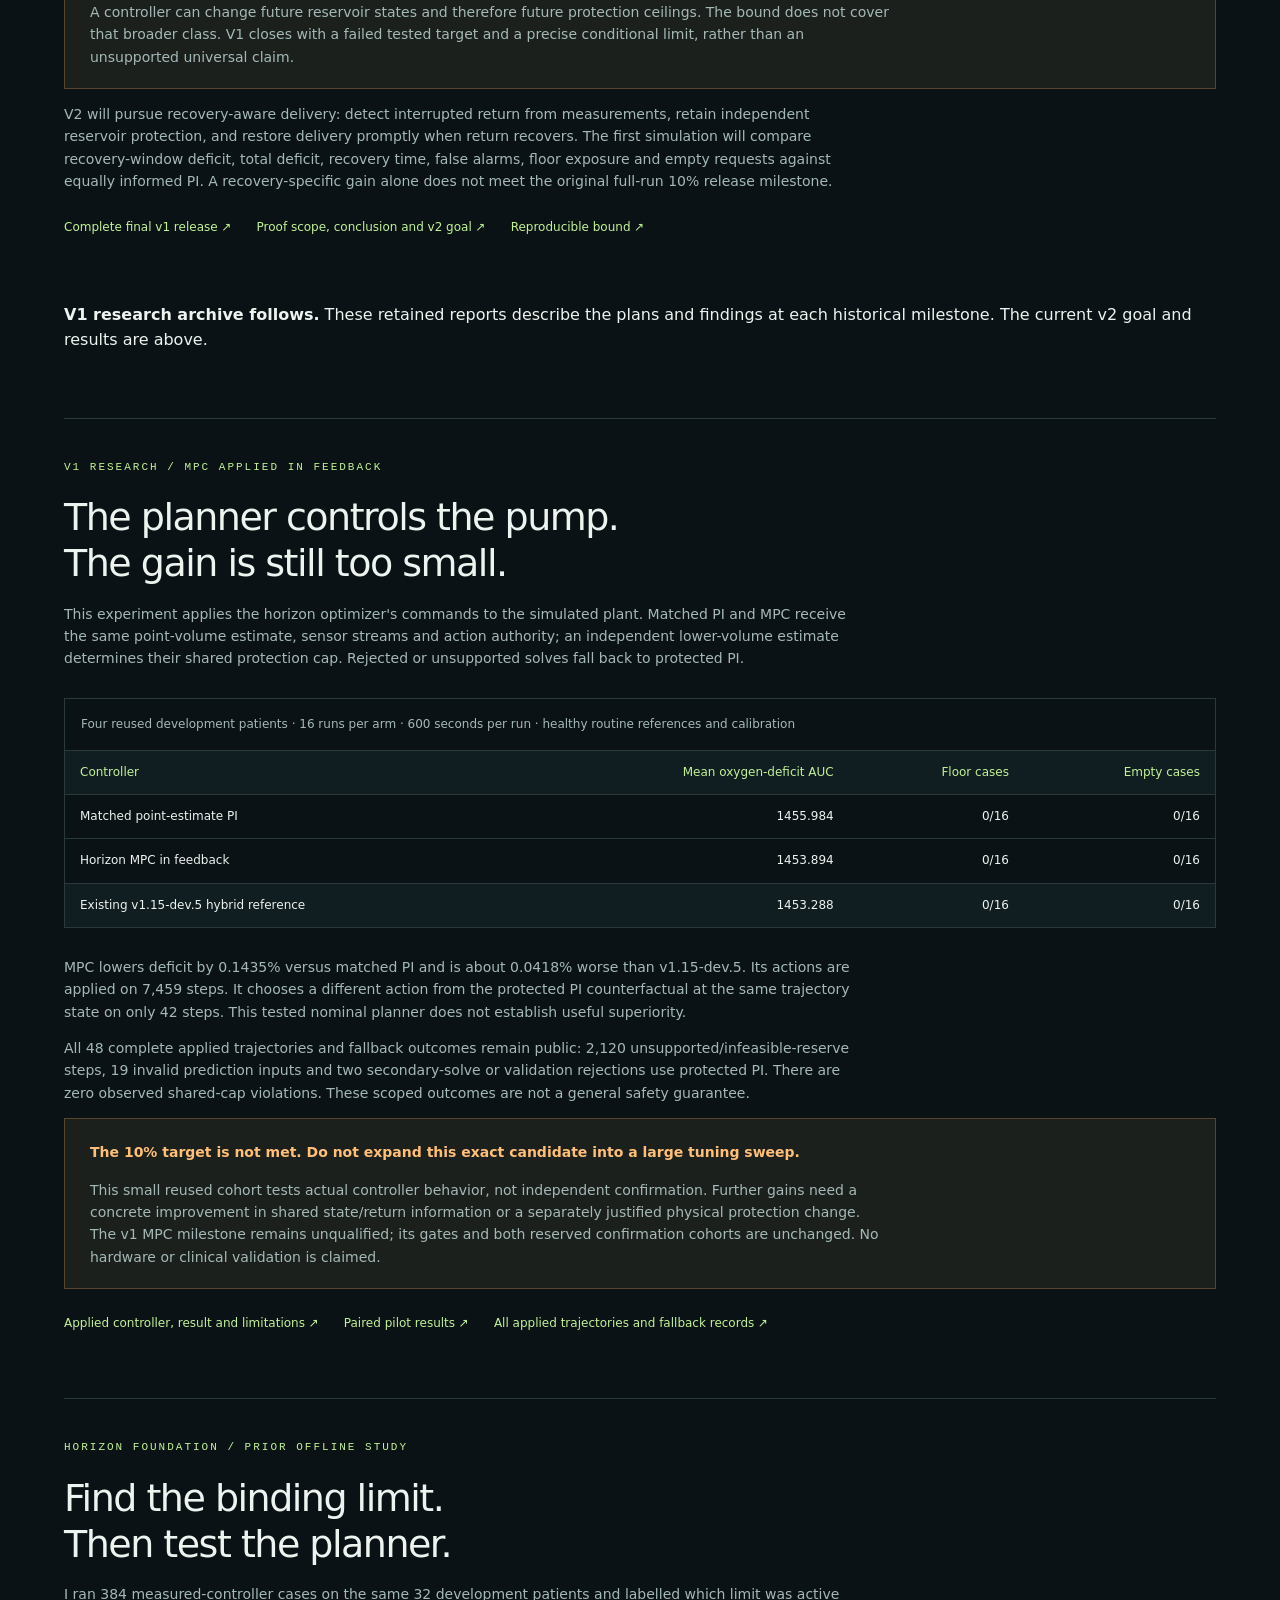
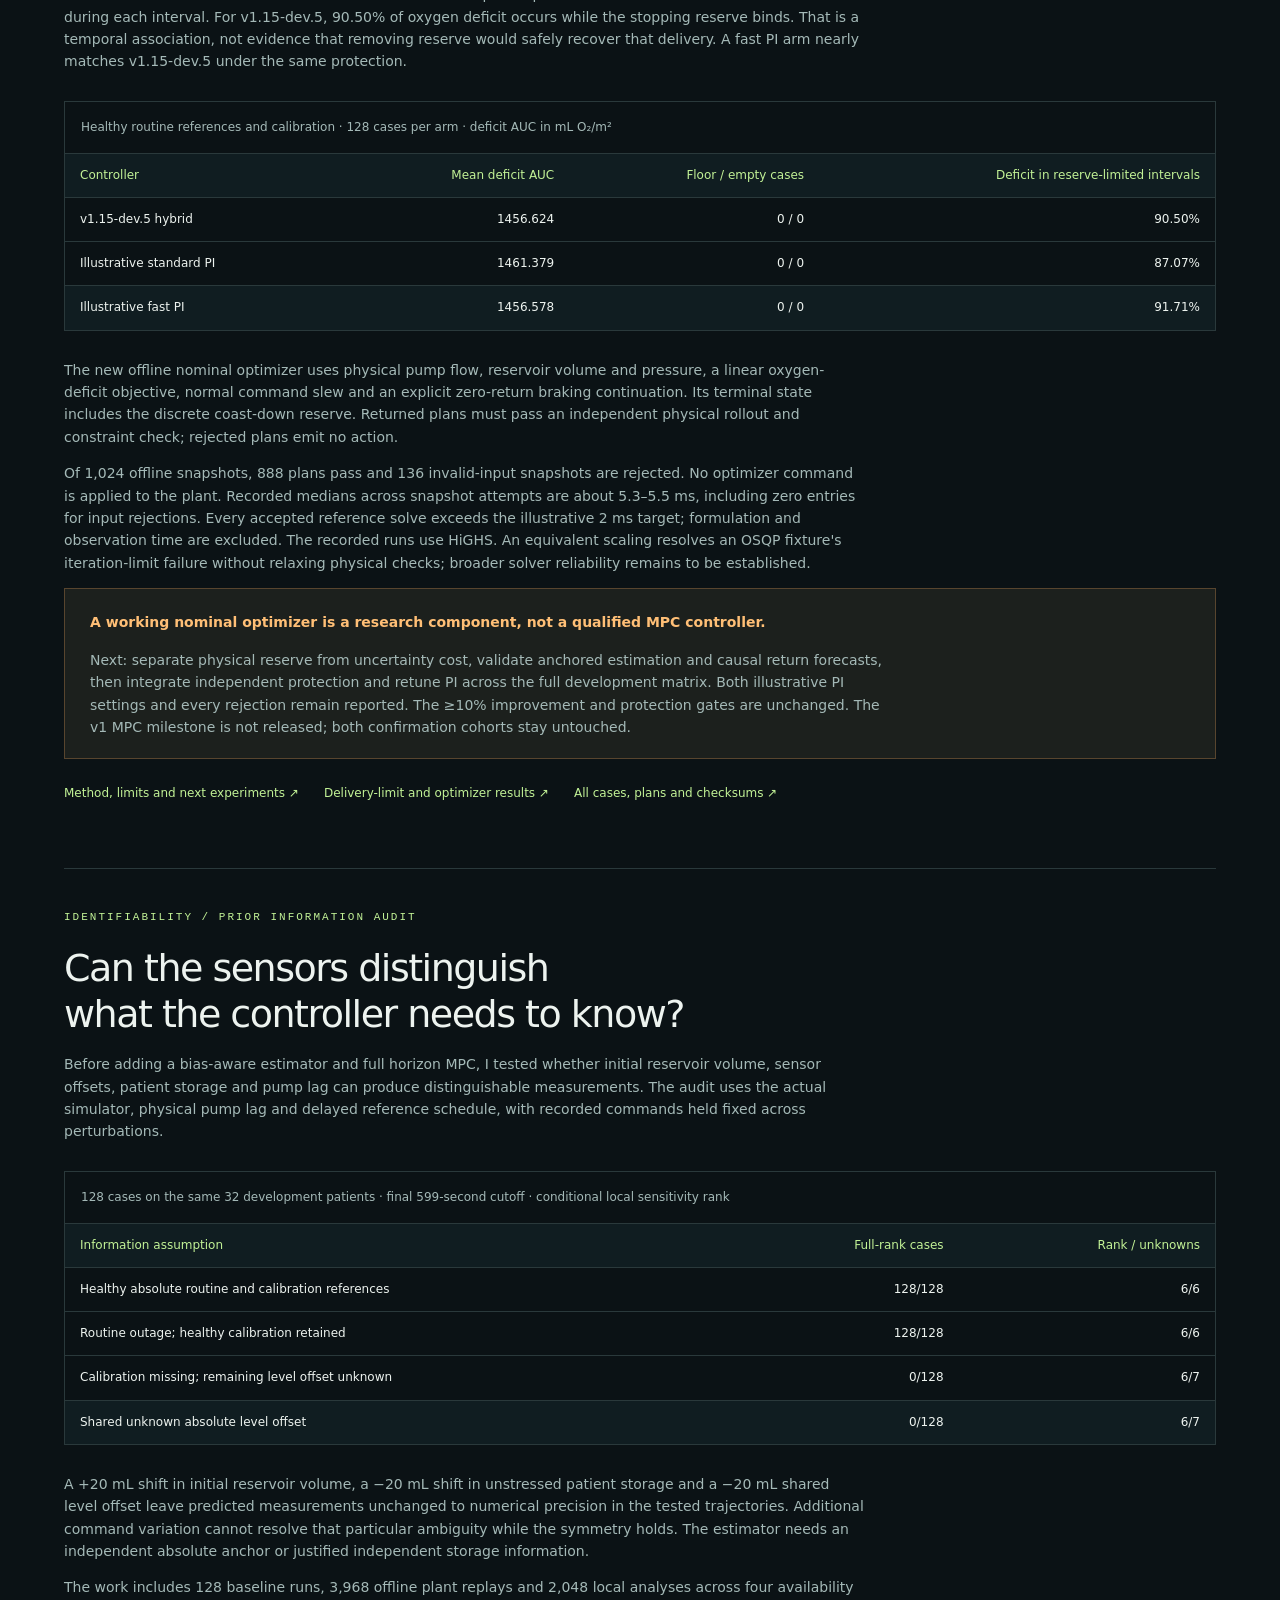
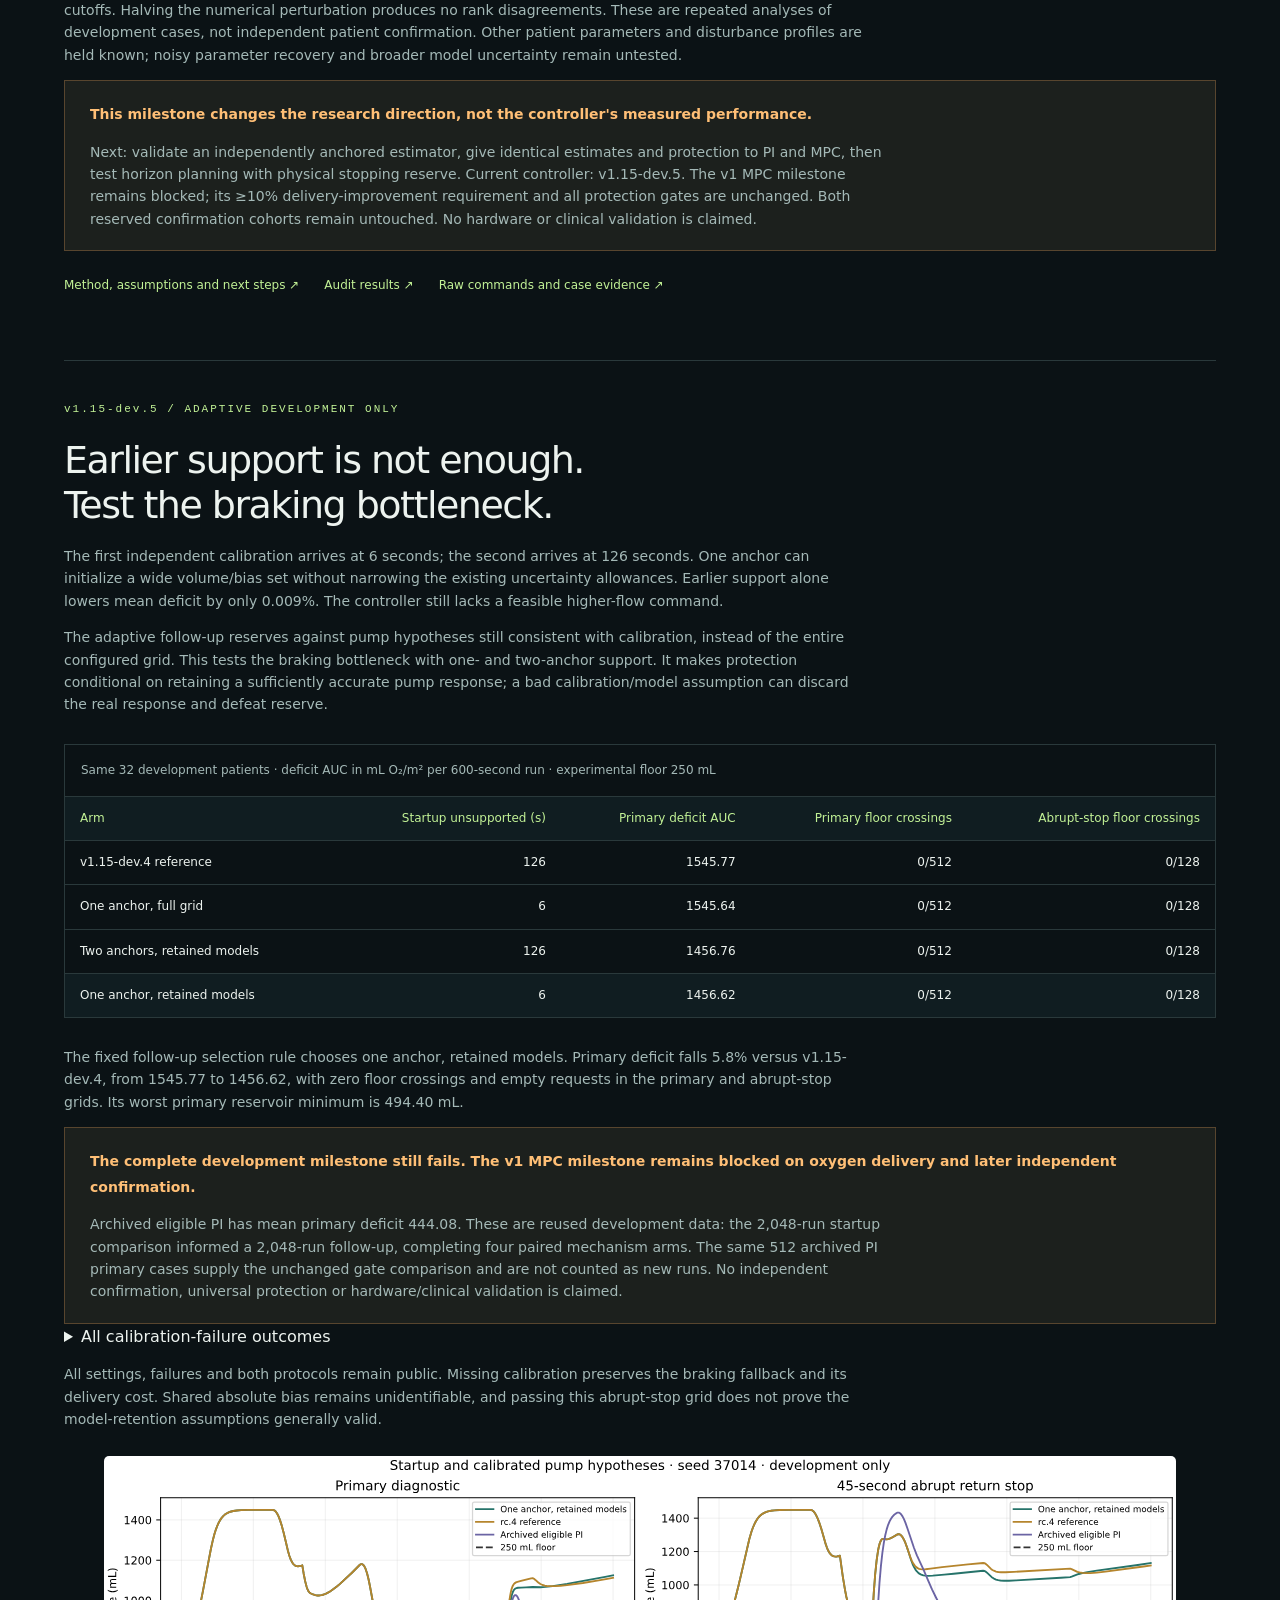
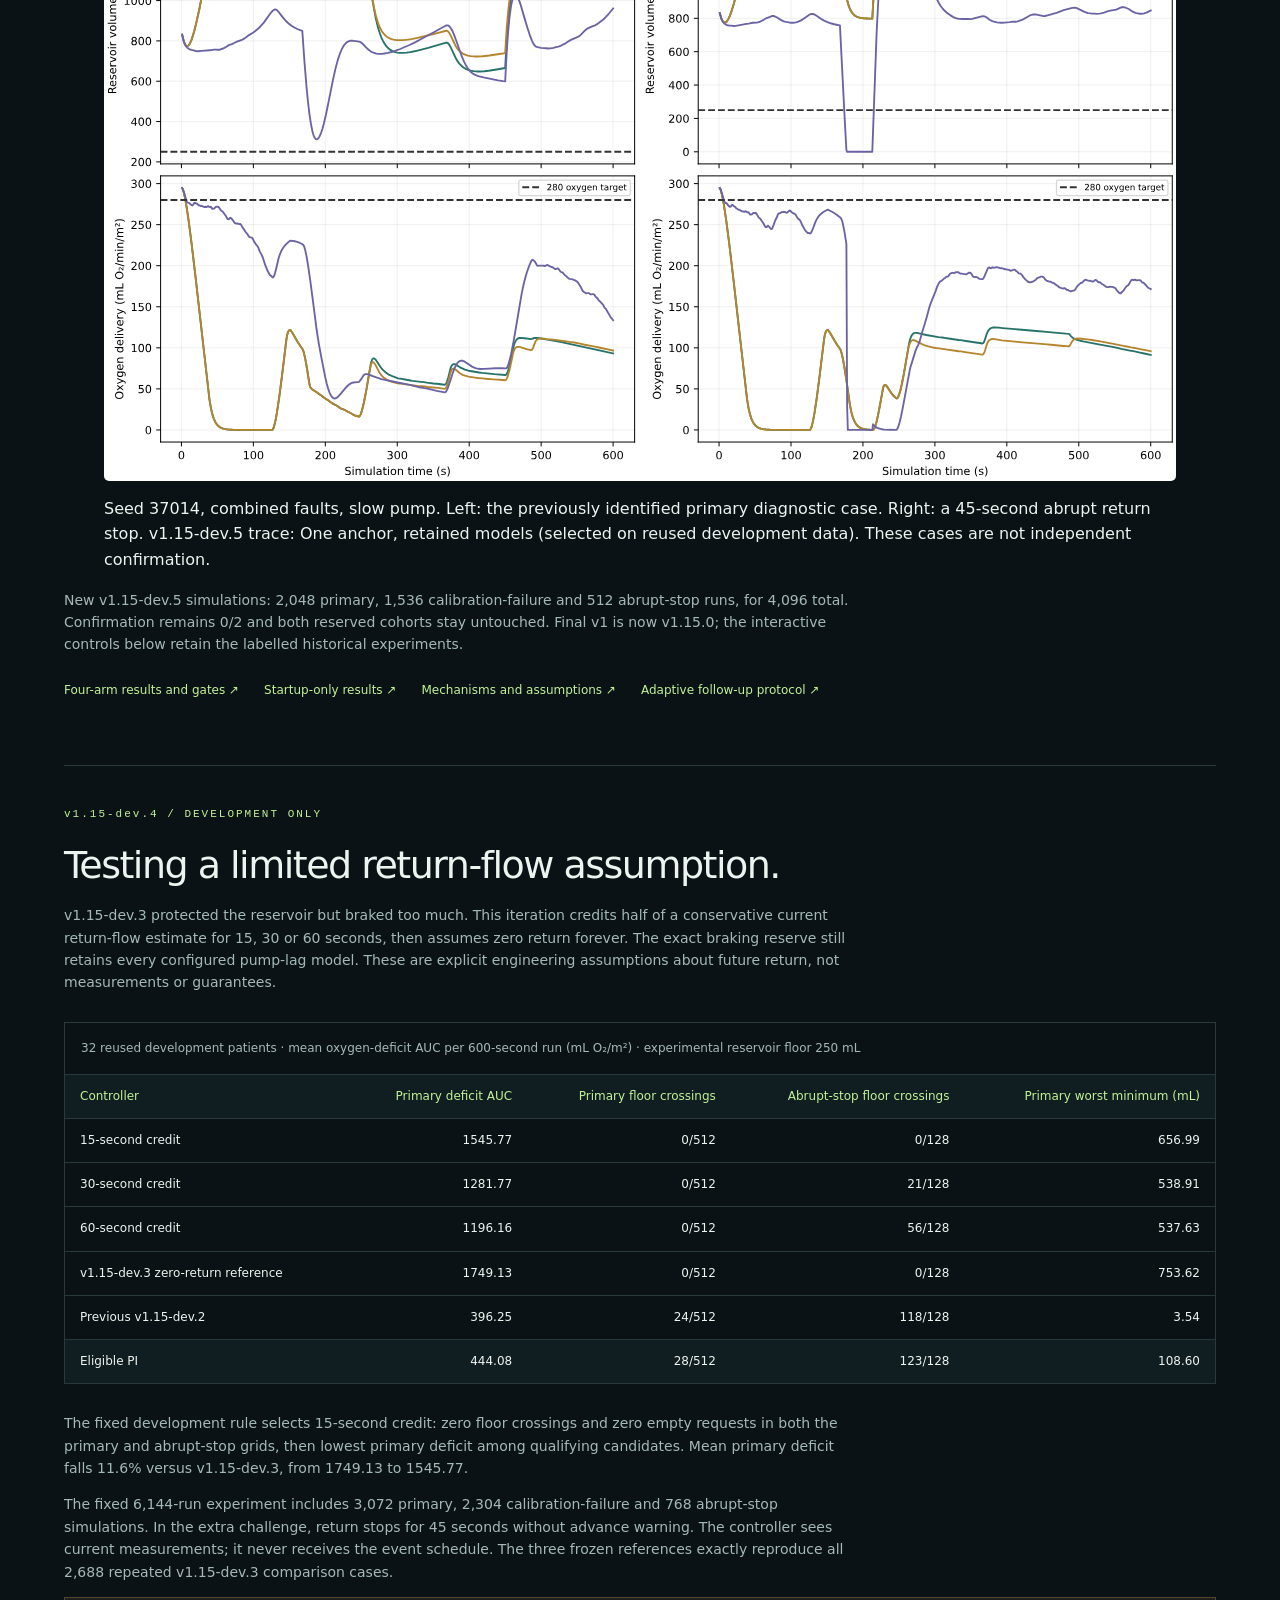
==== commit 553eea06: "Publish v2 delivery authority results with explicit zero matched-PI gain" ====
--- a/perfusion-sentinel/index.html
+++ b/perfusion-sentinel/index.html
@@ -22,15 +22,27 @@
 <div class="aggregate"><div><p class="eyebrow">WHOLE EXPERIMENT / SELECTED PATIENT</p><div id="run-metrics" class="run-metrics"></div></div><div><p class="eyebrow" id="cohort-label">ORIGINAL COHORT / 24 VIRTUAL PATIENTS</p><p id="cohort"></p><small id="cohort-note">Difference = selected strategy − reactive. Bootstrap intervals describe the synthetic sampler, not clinical benefit.</small></div></div>
 </section>
 <section class="calculator"><div><p class="eyebrow">02 / A SMALL WHAT-IF</p><h2>Flow is only<br>half the story.</h2><p>At the same flow, anemia changes how much oxygen blood can carry. Try the standard arterial-content equation. This calculator is separate from the replay.</p></div><div class="calc-panel"><label>Hemoglobin <output id="hb-value"></output><input id="hb" type="range" min="5" max="13" step="0.1" value="9"></label><label>Pump flow <output id="flow-value"></output><input id="flow" type="range" min="2" max="7" step="0.1" value="4.5"></label><div class="calc-result"><strong id="calc-do2"></strong><span>mL O₂/min/m²</span></div><small>SaO₂ = 0.98 · PaO₂ = 150 mmHg · BSA = 1.85 m². Fixed hypothetical conditions; no recommended treatment.</small></div></section>
+<!-- v2-authority:start -->
+<section class="failure-section" id="v2-authority" aria-labelledby="v2-authority-heading">
+<p class="eyebrow">V2 INDEPENDENT DELIVERY AUTHORITY / DEVELOPMENT · PERFORMANCE UNQUALIFIED</p>
+<h2 id="v2-authority-heading">Restore useful flow.<br>Keep the stopping envelope.</h2>
+<p>Nominal PI requests now proceed without a legacy calibration-fit veto only when the independent stopping envelope is feasible. Startup admission, pressure slowdown, oxygen-demand and slew limits remain unchanged. Both PI arms receive identical authority.</p>
+<div class="table-scroll" tabindex="0" role="region" aria-label="Independent authority comparison"><table><caption>Same cold fixture and two reused development patients · 32 main-matrix runs per arm · deficit AUC in mL O₂/m²</caption><thead><tr><th scope="col">PI arm</th><th scope="col">rc6 deficit</th><th scope="col">rc7 deficit</th><th scope="col">Reduction vs rc6</th><th scope="col">rc7 floor cases</th></tr></thead><tbody><tr><th scope="row">Aggregate</th><td>2319.5951</td><td>1993.6822</td><td>14.05%</td><td>0/32</td></tr><tr><th scope="row">Joint</th><td>2314.6113</td><td>1993.6822</td><td>13.87%</td><td>0/32</td></tr></tbody></table></div>
+<p><strong>The two updated PI arms produce identical applied commands: 0% gain over equally informed PI.</strong> The improvement over restricted rc6 references does not satisfy the 10% release gate. Missing-calibration deficit falls 28.83% as flow resumes behind an available protection bound.</p>
+<p>Of 80 attempts, 68 admitted runs retain certificates from the first frame with no observed floor crossings, empty requests, high-pressure cases or bound failures; 12 no-contract, hot or insufficient-volume starts remain rejected before any command. Worst admitted reservoir: 611.14 mL. Rejected attempts are not safe-run successes. Error budgets remain engineering assumptions, not validated sensor specifications.</p>
+<p>Next: retune the equally informed PI reference and evaluate the full primary regimes before testing a causal recovery improvement. Two fresh confirmation cohorts remain untouched. No stable-v2, hardware-stop or clinical claim is made.</p>
+<div class="links"><a href="https://github.com/vudeern/cardiopulmanoary_bypass_simulation/blob/main/docs/V2_AUTHORITY.md">Architecture, fair comparison and limits ↗</a><a href="https://github.com/vudeern/cardiopulmanoary_bypass_simulation/blob/main/results/v2-authority/summary.json">All results ↗</a><a href="https://github.com/vudeern/cardiopulmanoary_bypass_simulation/blob/main/results/v2-authority/protocol.json">Frozen protocol ↗</a></div>
+</section>
+<!-- v2-authority:end -->
 <!-- v2-boot:start -->
 <section class="failure-section" id="v2-boot" aria-labelledby="v2-boot-heading">
-<p class="eyebrow">V2 STARTUP ADMISSION / DEVELOPMENT · PERFORMANCE UNQUALIFIED</p>
+<p class="eyebrow">V2 STARTUP ADMISSION / PREVIOUS DEVELOPMENT</p>
 <h2 id="v2-boot-heading">Admit a feasible start.<br>Keep rejected attempts visible.</h2>
 <p>The runtime now requires a bounded level source and a nonnegative held-zero stopping margin before issuing a first command. Motor uncertainty starts from the measured startup flow with a declared 0.10 L/min error budget. Admitted commands use the same independent envelope and normal ramp limits in both PI arms. Higher-than-protected acknowledgements are recorded and latched as faults.</p>
 <div class="table-scroll" tabindex="0" role="region" aria-label="Startup attempt outcomes"><table><caption>80 attempts on two reused development patients · rejection issues no command and is not counted as a safe completed run</caption><thead><tr><th scope="col">Condition</th><th scope="col">Attempts</th><th scope="col">Completed</th><th scope="col">Rejected</th></tr></thead><tbody><tr><th scope="row">Main calibration/model matrix</th><td>64</td><td>64</td><td>0</td></tr><tr><th scope="row">All-channel bounded shared bias</th><td>4</td><td>4</td><td>0</td></tr><tr><th scope="row">No declared level contract</th><td>4</td><td>0</td><td>4</td></tr><tr><th scope="row">Already-moving hot start</th><td>4</td><td>0</td><td>4</td></tr><tr><th scope="row">Insufficiently primed volume</th><td>4</td><td>0</td><td>4</td></tr></tbody></table></div>
 <p><strong>All 68 admitted runs have stopping certificates from the first frame, no later certificate loss and no observed floor crossings, empty requests or high-pressure cases.</strong> Rejected attempts retain reasons and measured bounds; they have no fabricated zero deficit or floor-exposure metrics. Rejection does not physically stop an already moving pump.</p>
 <p>Both new arms start from an explicit cold fixture: zero motor flow/pressure and 0.85 L reservoir. This changes the initial condition, so old warm-start deficits are not a fair performance denominator. On the main matrix, aggregate and joint deficits are 2319.5951 and 2314.6113; joint gain is only 0.21%. The error budgets remain engineering assumptions, not validated sensor specifications or a general safety guarantee.</p>
-<p>Next: recover delivery where old nominal-fit gating commands zero despite a valid independent protection bound, give PI the same authority, and preserve the hard stopping cap. The 10% target and fresh confirmation remain unmet. The runtime does not add priming fluid, operate equipment or implement an independent watchdog.</p>
+<p>This startup study preceded the independent-authority study above, which restores delivery behind the same stopping cap. The 10% target and fresh confirmation remain unmet. The runtime does not add priming fluid, operate equipment or implement an independent watchdog.</p>
 <div class="links"><a href="https://github.com/vudeern/cardiopulmanoary_bypass_simulation/blob/main/docs/V2_STARTUP.md">Admission contract, fixture change, rejections and results ↗</a><a href="https://github.com/vudeern/cardiopulmanoary_bypass_simulation/blob/main/results/v2-boot/summary.json">All outcomes ↗</a><a href="https://github.com/vudeern/cardiopulmanoary_bypass_simulation/blob/main/results/v2-boot/protocol.json">Frozen startup protocol ↗</a></div>
 </section>
 <!-- v2-boot:end -->
@@ -43,7 +55,7 @@
 <p><strong>No observed floor crossings in the final 64-case matrix or eight added bias/unsupported cases.</strong> Joint deficit improves only 0.17% versus equally protected aggregate PI. The added protection increases deficit by 10.17% and 11.83% relative to the retained aggregate and joint references. This is a protection/delivery trade-off, not the required 10% gain.</p>
 <p>The declared simulation budgets are 0.30 L absolute inline/calibration error, 1–20 s pump lag and 0.10 L/min initial-flow uncertainty. They are engineering assumptions, not validated sensor specifications; unbounded Gaussian/shared error is not solved. Both new arms receive identical budgets. Two 72-run implementation stages and 64 unique retained references are public. An adaptive carried-bound follow-up reduces later certificate losses from 614 steps to zero, preserving the first implementation and all results.</p>
 <p><strong>Startup remains uncertified.</strong> All 72 final runs begin with an infeasible worst-case stop because the inherited simulator already has pump flow. Four no-contract runs stay uncertified. The other 68 eventually become feasible and have no later certificate loss in these traces. A fallback cannot guarantee safety from an already unviable state.</p>
-<p>Next: a startup/priming interlock that establishes initial envelope feasibility before ramping flow, followed by delivery work within justified budgets. Stable v2 and the original 10% target remain unqualified; confirmation cohorts are untouched.</p>
+<p>This envelope study preceded the startup interlock and independent-authority studies above. Stable v2 and the original 10% target remain unqualified; confirmation cohorts are untouched.</p>
 <div class="links"><a href="https://github.com/vudeern/cardiopulmanoary_bypass_simulation/blob/main/docs/V2_ENVELOPE.md">Architecture, both stages, costs and blockers ↗</a><a href="https://github.com/vudeern/cardiopulmanoary_bypass_simulation/blob/main/results/v2-envelope-carry/summary.json">Final development results ↗</a><a href="https://github.com/vudeern/cardiopulmanoary_bypass_simulation/blob/main/results/v2-envelope-carry/protocol.json">Frozen follow-up protocol ↗</a></div>
 </section>
 <!-- v2-envelope:end -->
@@ -228,7 +240,7 @@
 <p><strong>Component tests explain the gain.</strong> With good references, recovery alone reaches an AUC of 173.11 but spends 1.66 s below the reservoir floor. Adding the braking path gives 174.37 and 0.36 s. Braking alone gives 225.60 and 0.00 s. These are descriptive comparisons of frozen component arms, not separately tuned replacements.</p>
 <p><strong>Biased references remain a serious failure.</strong> In that secondary group, low-reservoir time rises to 51.03 s versus 9.70 s for matched PI. Both estimates can share a bad reference, so agreement can be misleading. The out-of-range pump also worsens reservoir exposure. No-reference runs reproduce matched PI exactly; neither is universally protective.</p>
 <div class="links"><a href="https://github.com/vudeern/cardiopulmanoary_bypass_simulation">Code and reproduction commands ↗</a><a href="https://www.mic-journal.no/PDF/2004/MIC-2004-2-2.pdf">Free PI reference ↗</a><a href="https://github.com/vudeern/cardiopulmanoary_bypass_simulation/blob/main/results/selective-study/protocol.json">Frozen settings ↗</a></div><small>4,096 final-development + 256 component-development checks + 10,240 evaluation runs. Two earlier development-only grids are retained; equal total architecture-search effort is not claimed. Final patient/noise seeds are fresh, but scenario families and model assumptions are reused. Biased/never references and 12-second lag are secondary. A separate steady-state capacity screen is not a dynamic optimal-controller bound. Clinical replacement, clinical benefit and scientific novelty remain unestablished. Paper drafts remain excluded.</small><details><summary>Previous continuity comparison</summary><div class="table-scroll" tabindex="0" role="region" aria-label="Frozen continuity comparison"><table data-study="continuity"><caption>16 paired virtual patients · three in-range plants · 24 synthetic challenge cells per reference group · means per 10-minute run · lower is better</caption><thead><tr><th scope="col">Reference group / controller</th><th scope="col">Oxygen deficit AUC (mL O₂/m²)</th><th scope="col">Below reservoir floor (s)</th><th scope="col">Empty requests (s)</th><th scope="col">High pressure (s)</th></tr></thead><tbody><tr><th scope="row">Good / continuity</th><td>154.35</td><td>0.74</td><td>0.08</td><td>0.38</td></tr><tr><th scope="row">Good / retuned SIMC PI</th><td>137.08</td><td>30.85</td><td>9.42</td><td>0.02</td></tr><tr><th scope="row">Good / previous braking</th><td>172.00</td><td>1.28</td><td>0.00</td><td>0.37</td></tr><tr><th scope="row">Outage / continuity</th><td>307.89</td><td>30.93</td><td>16.88</td><td>0.31</td></tr><tr><th scope="row">Outage / retuned SIMC PI</th><td>122.49</td><td>39.46</td><td>22.15</td><td>0.03</td></tr><tr><th scope="row">Outage / previous braking</th><td>2061.44</td><td>2.89</td><td>0.00</td><td>0.00</td></tr></tbody></table></div></details></section></details></details></details><section class="methods"><p class="eyebrow">04 / THE METHOD, IN THE OPEN</p><h2>Challenge the assumptions.</h2><div class="method-grid"><article><span>01</span><h3>A coupled circuit</h3><p>A compliant patient compartment drains into a venous reservoir. The pump returns that volume. A Windkessel estimates arterial pressure; oxygen content links flow and hemoglobin to delivery.</p></article><article><span>02</span><h3>An imperfect observer</h3><p>Inline measurements can drift or disappear. An independent simulated laboratory reference updates the Hb bias estimate every three minutes. Bounds widen with time; they are not calibrated probabilities.</p></article><article><span>03</span><h3>An explicit tradeoff</h3><p>Existing controller decisions are audited with identical-state forks, diagnostic input ablations and an offline truth-informed witness. Feasible demonstrations are separated from optimistic physical bounds and unsafe ablations.</p></article></div><div class="caution"><strong>Research prototype. No clinical validation.</strong><p>These experiments do not predict kidney injury, reproduce a LivaNova device, or establish safe settings. All fault magnitudes and controller limits are chosen engineering assumptions. The level-bias scenario deliberately breaks an observer assumption.</p></div><div class="links"><a href="https://github.com/vudeern/cardiopulmanoary_bypass_simulation#readme">Read the full research & methodology ↗</a><a href="https://github.com/vudeern/cardiopulmanoary_bypass_simulation/archive/refs/heads/main.zip">Download the code ZIP ↓</a><a href="https://www.livanova.com/en-us/contact-us/investigator-initiated-research">LivaNova research priorities ↗</a></div></section>
-</main><footer>Built by Udeern Varanasi <span>Perfusion Sentinel / v2.0.0rc6 development · final v1: 1.15.0</span></footer>
+</main><footer>Built by Udeern Varanasi <span>Perfusion Sentinel / v2.0.0rc7 development · final v1: 1.15.0</span></footer>
 <script src="data.js"></script><script src="data-nominal.js"></script><script src="data-hemodilution.js"></script><script src="data-hb_bias.js"></script><script src="data-venous_obstruction.js"></script><script src="data-oxygenator_loss.js"></script><script src="data-compound.js"></script><script src="data-unmodeled_level_bias.js"></script><script src="comparison-data.js"></script><script src="comparison-nominal.js"></script><script src="comparison-hemodilution.js"></script><script src="comparison-hb_bias.js"></script><script src="comparison-venous_obstruction.js"></script><script src="comparison-oxygenator_loss.js"></script><script src="comparison-compound.js"></script><script src="comparison-unmodeled_level_bias.js"></script><script src="robustness-data.js"></script><script src="robustness-clean__reference.js"></script><script src="robustness-drift__reference.js"></script><script src="robustness-initial__reference.js"></script><script src="robustness-flow_high__reference.js"></script><script src="robustness-step__slow_pump.js"></script><script src="robustness-clean__cap_violation.js"></script><script src="reference-data.js"></script><script src="reference-initial__reference__good.js"></script><script src="reference-drift__lagged__good.js"></script><script src="reference-flow_high__reference__good.js"></script><script src="reference-drift__reference__dropout.js"></script><script src="reference-initial__reference__biased.js"></script><script src="reference-drift__reference__common_mode.js"></script><script src="submission-data.js"></script><script src="submission-flow_high__reference__good.js"></script><script src="submission-drift_flow__lagged__good.js"></script><script src="submission-initial__slow_pump__good.js"></script><script src="submission-drift__reference__dropout.js"></script><script src="verified-data.js"></script>
 <script src="verified-clean__nominal__good.js"></script>
 <script src="verified-drainage__nominal__good.js"></script>
